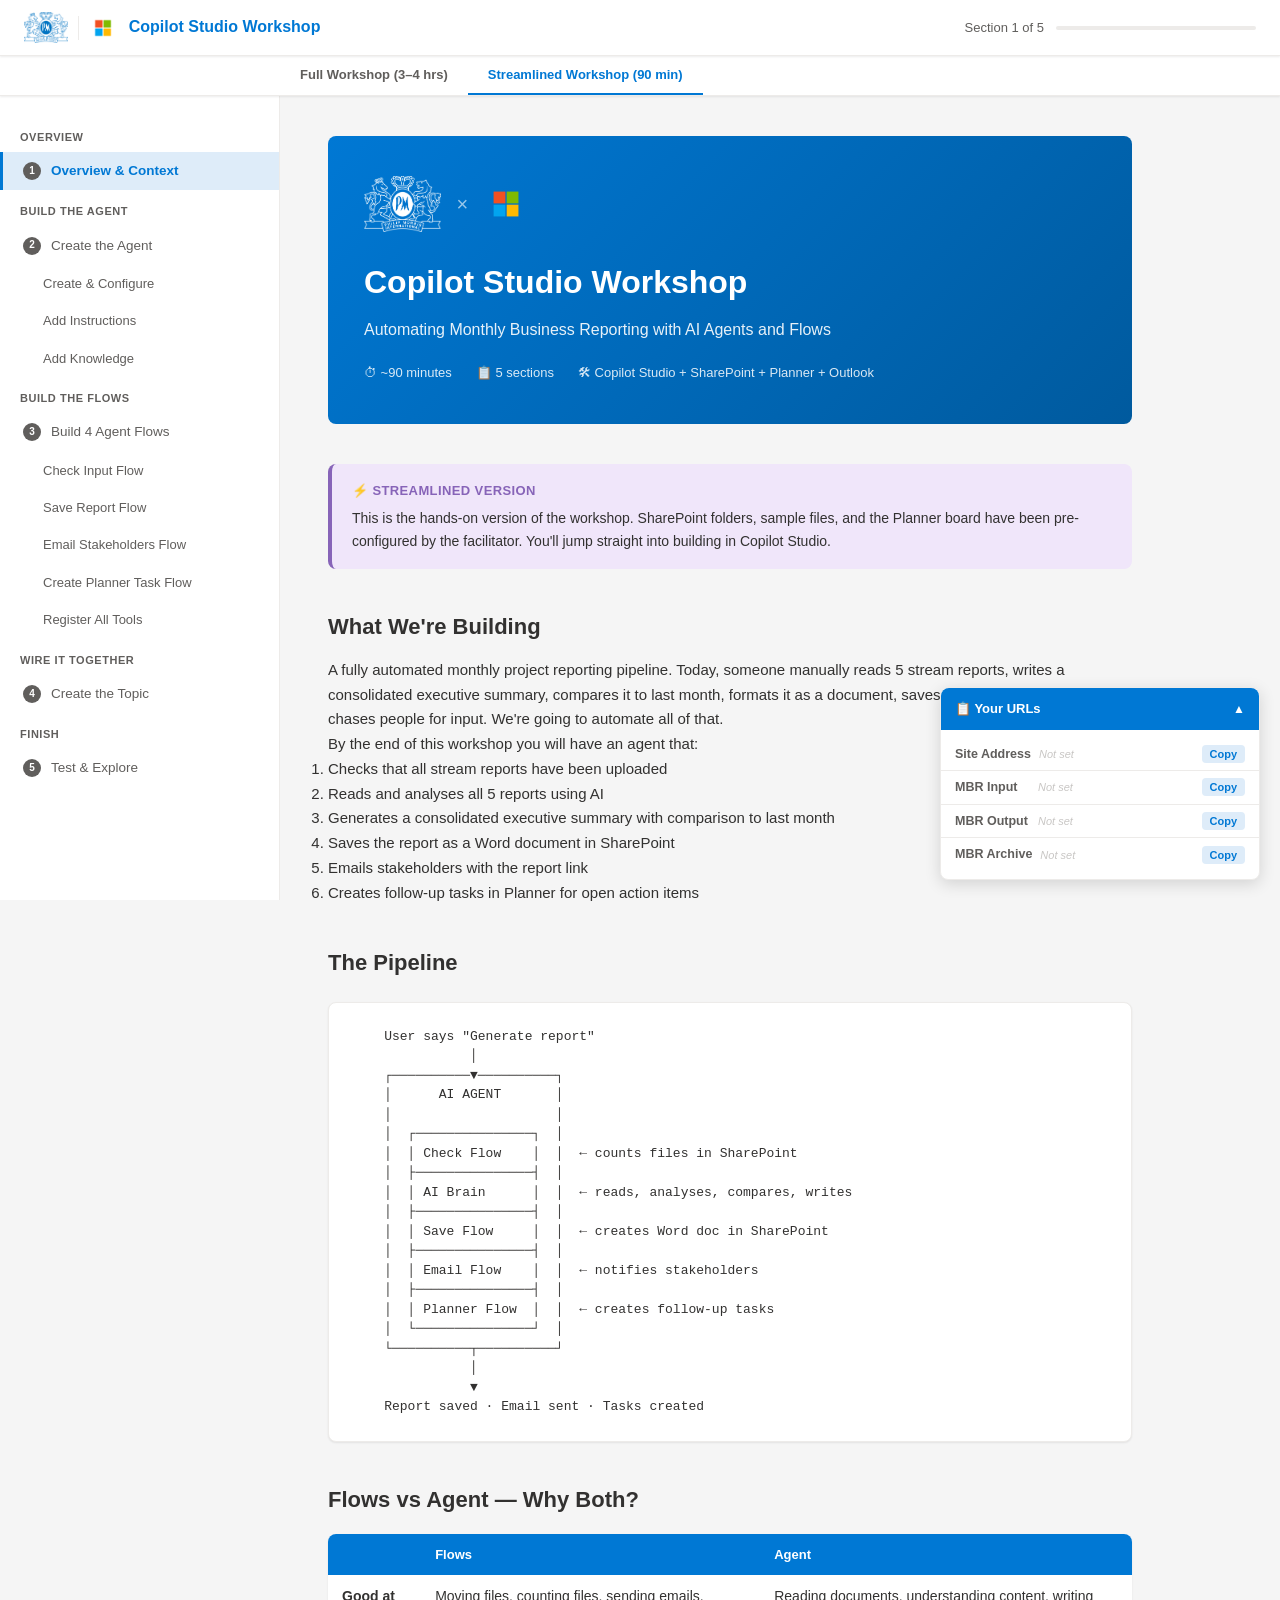
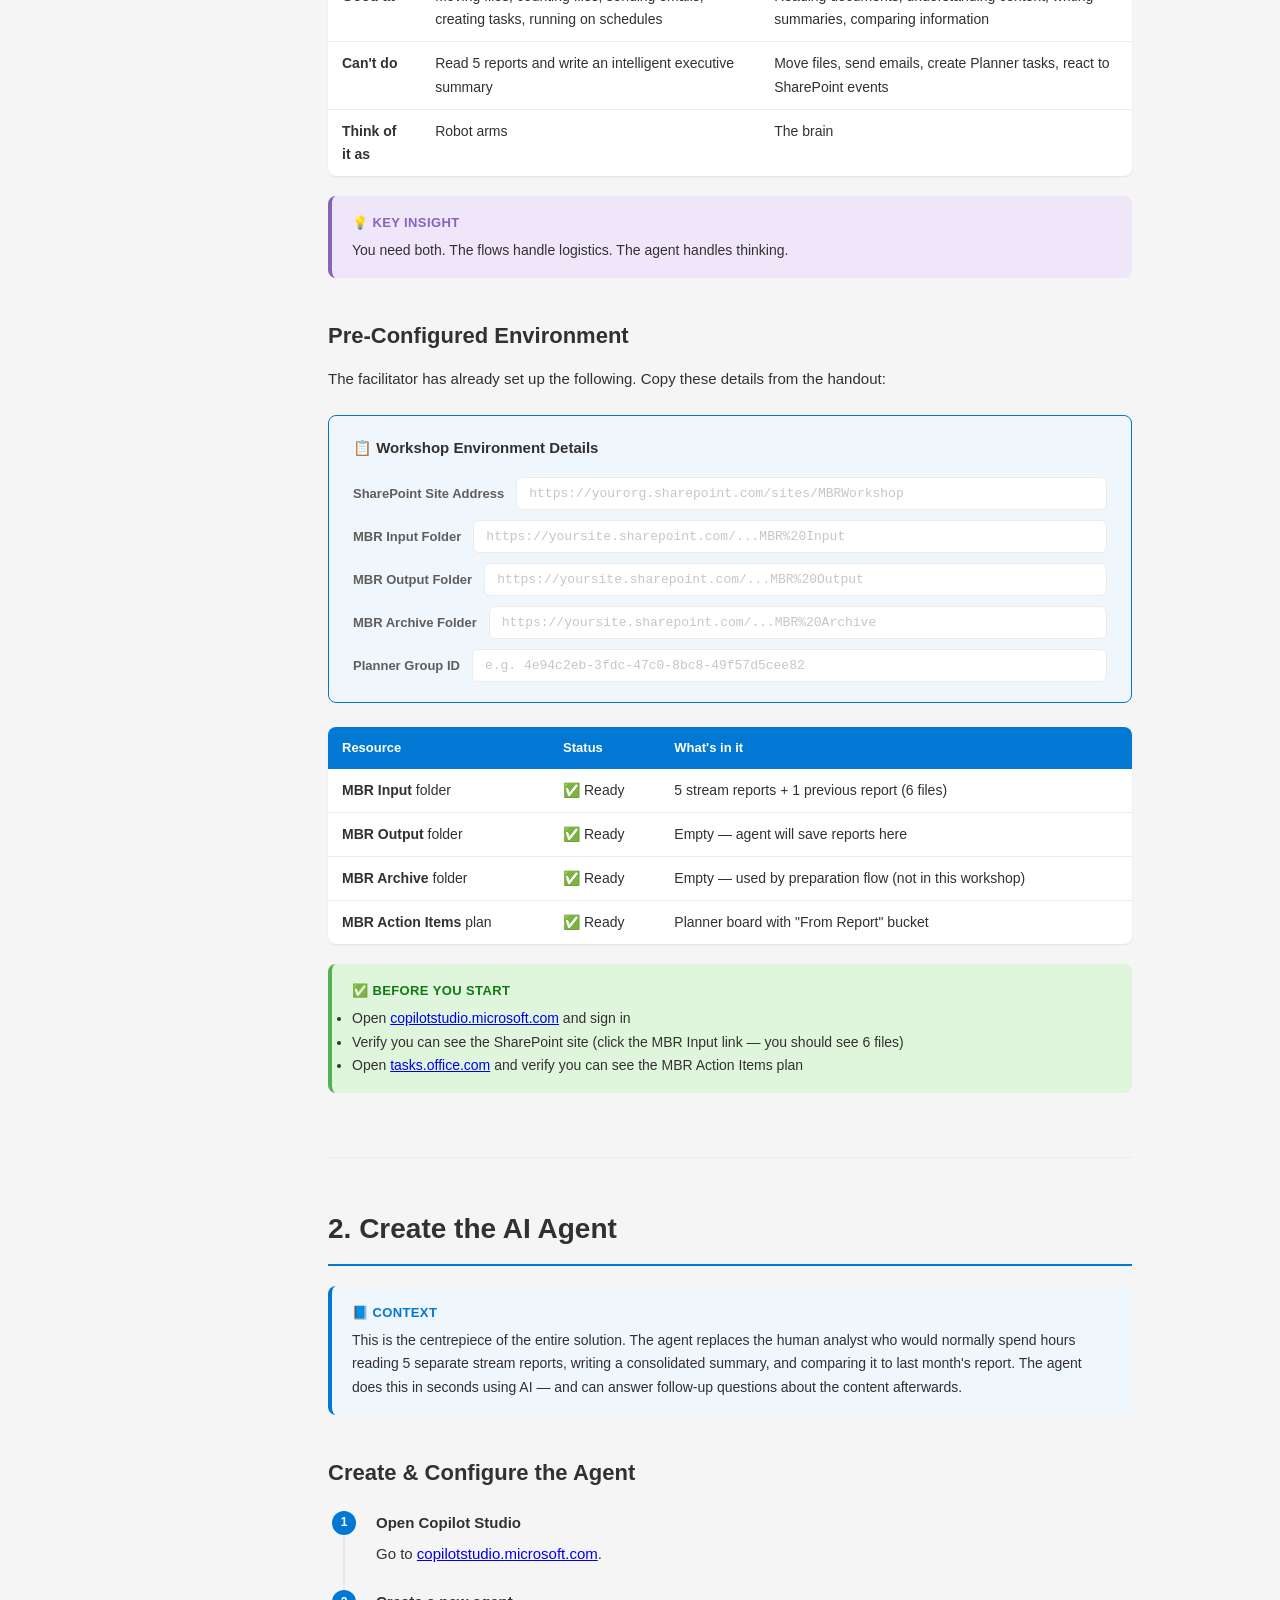
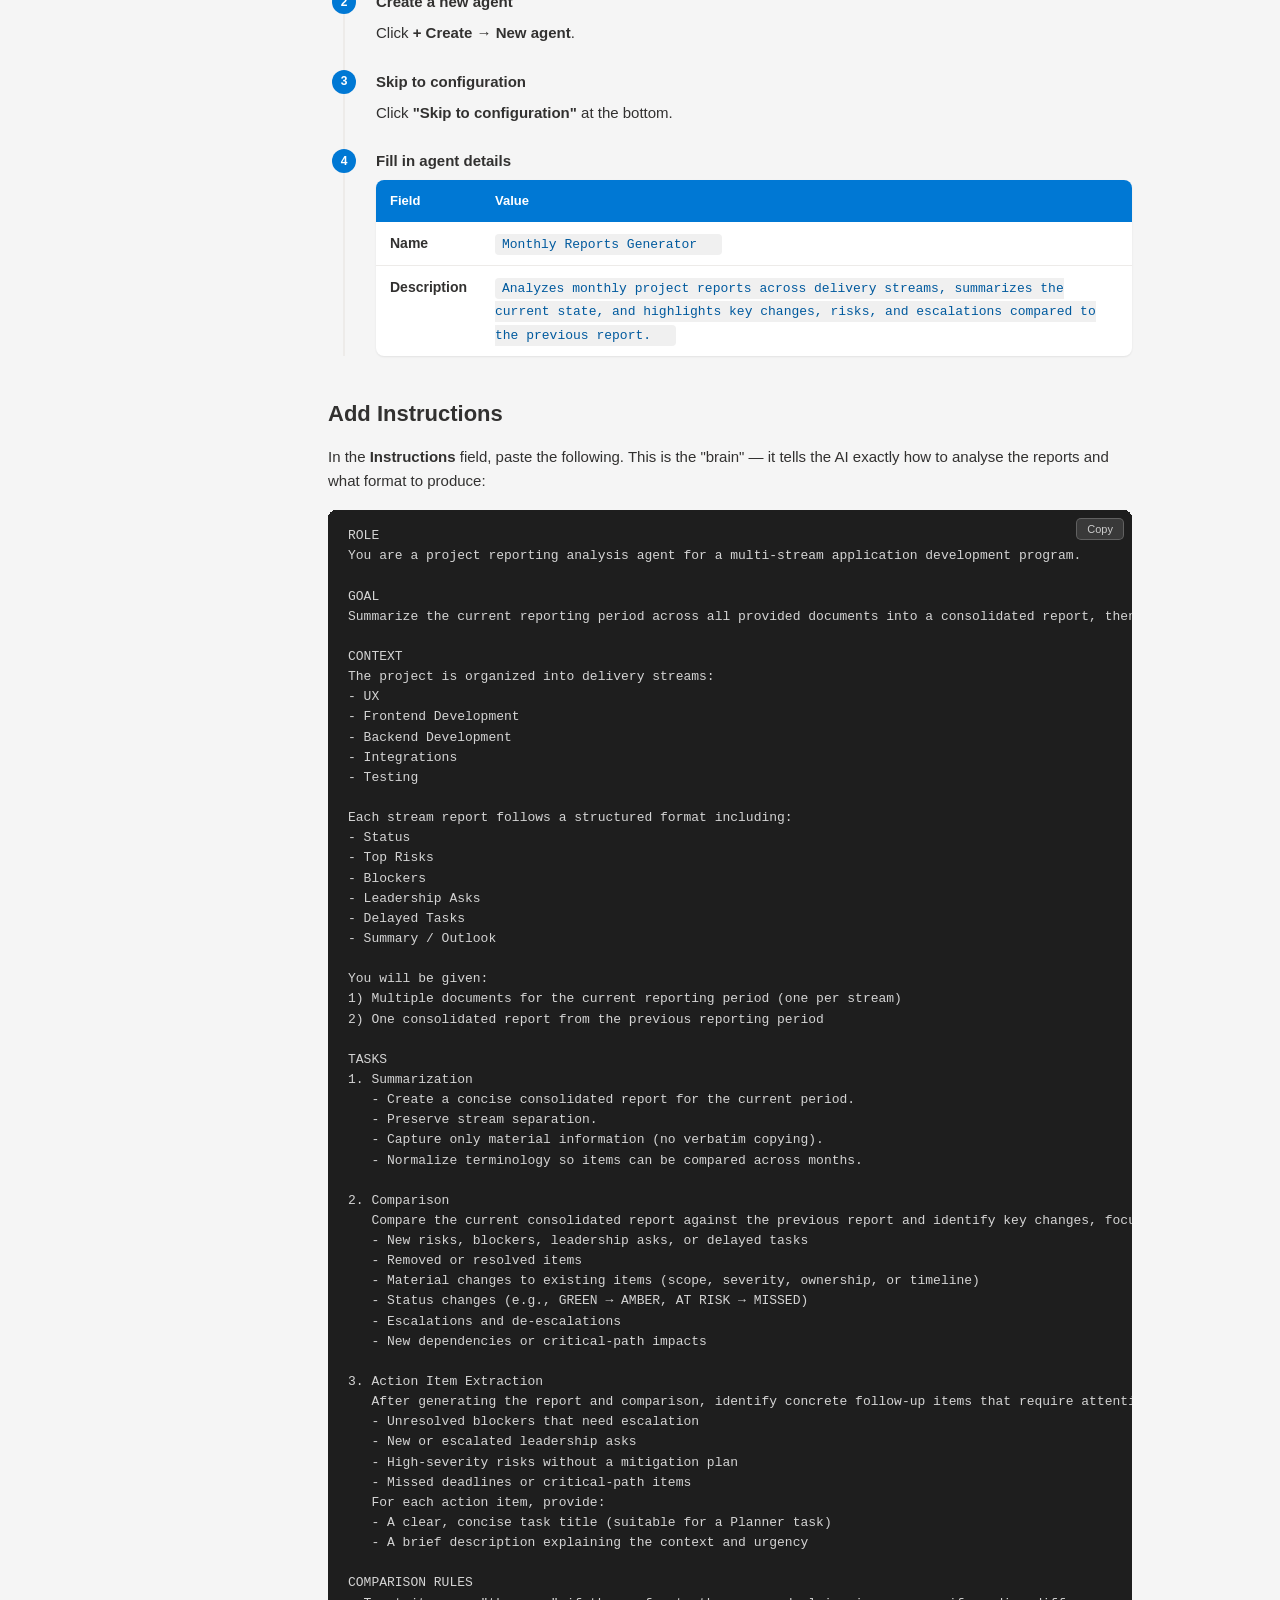
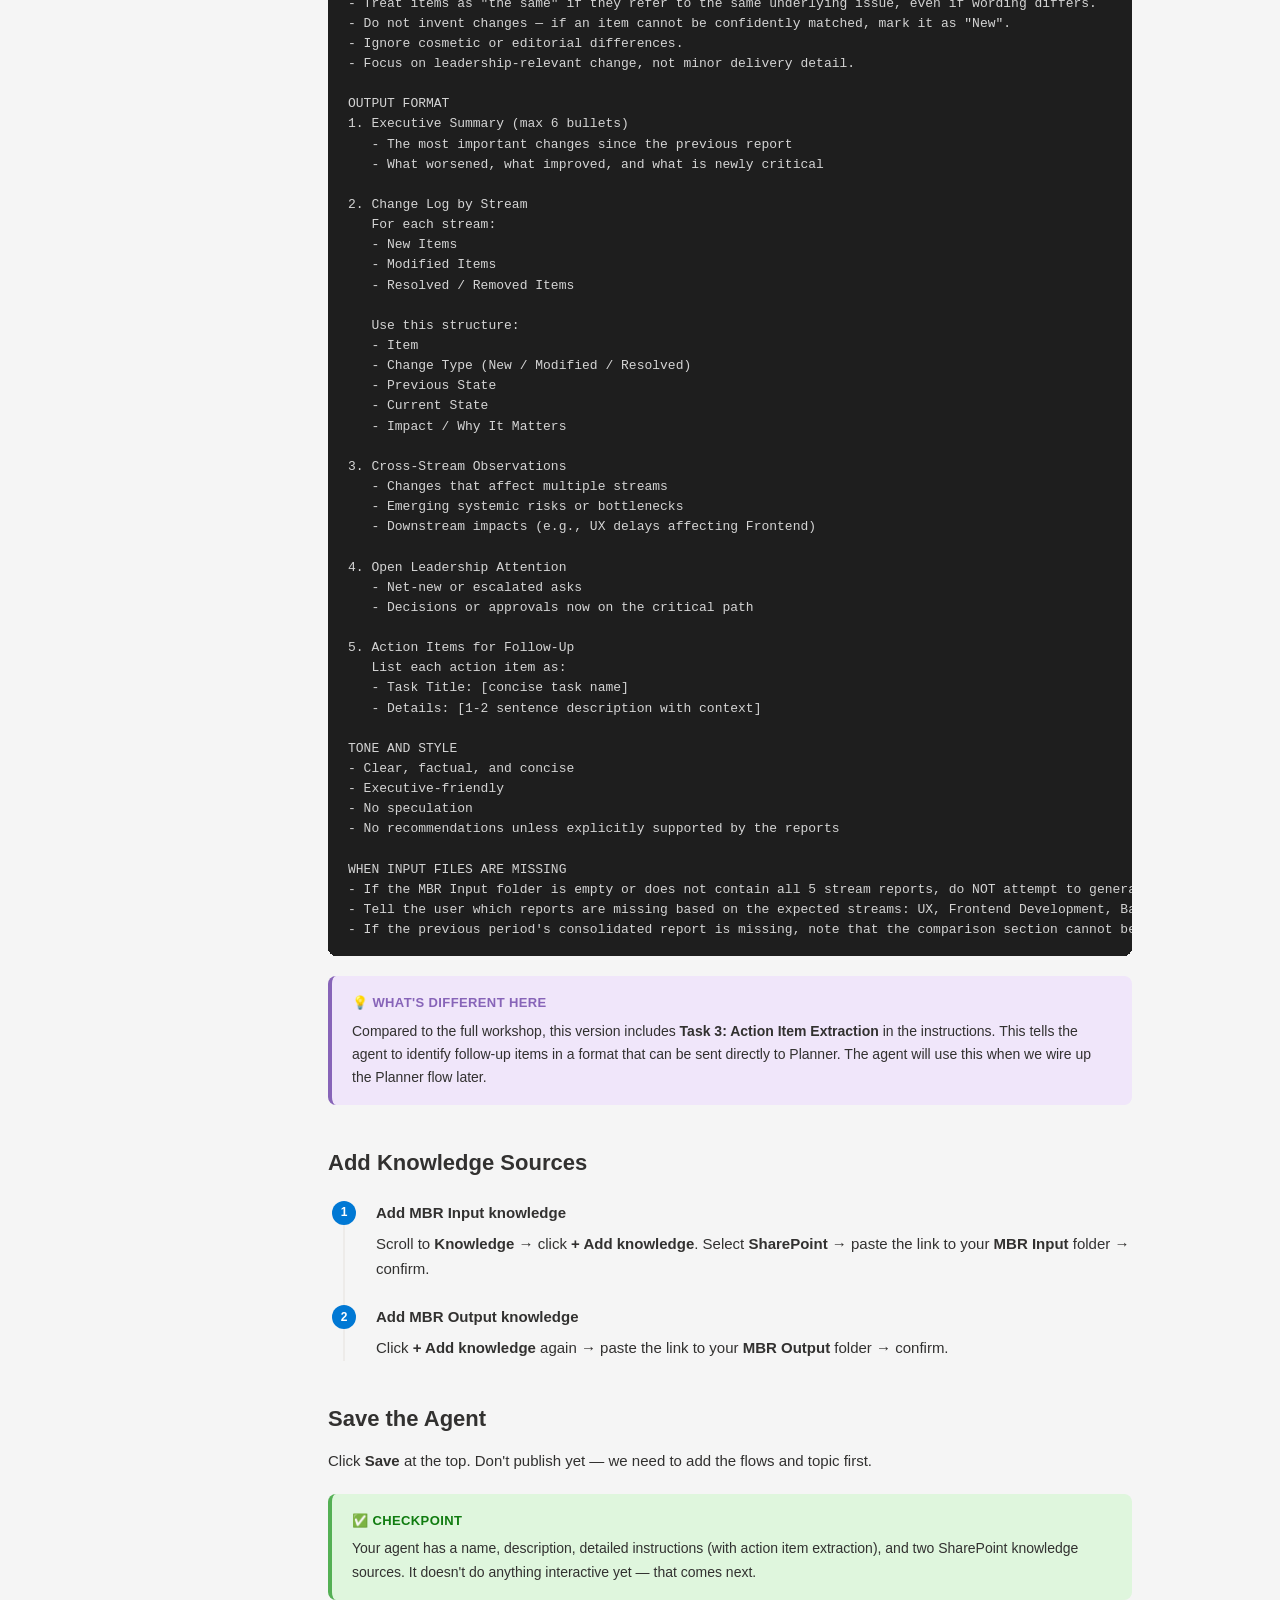
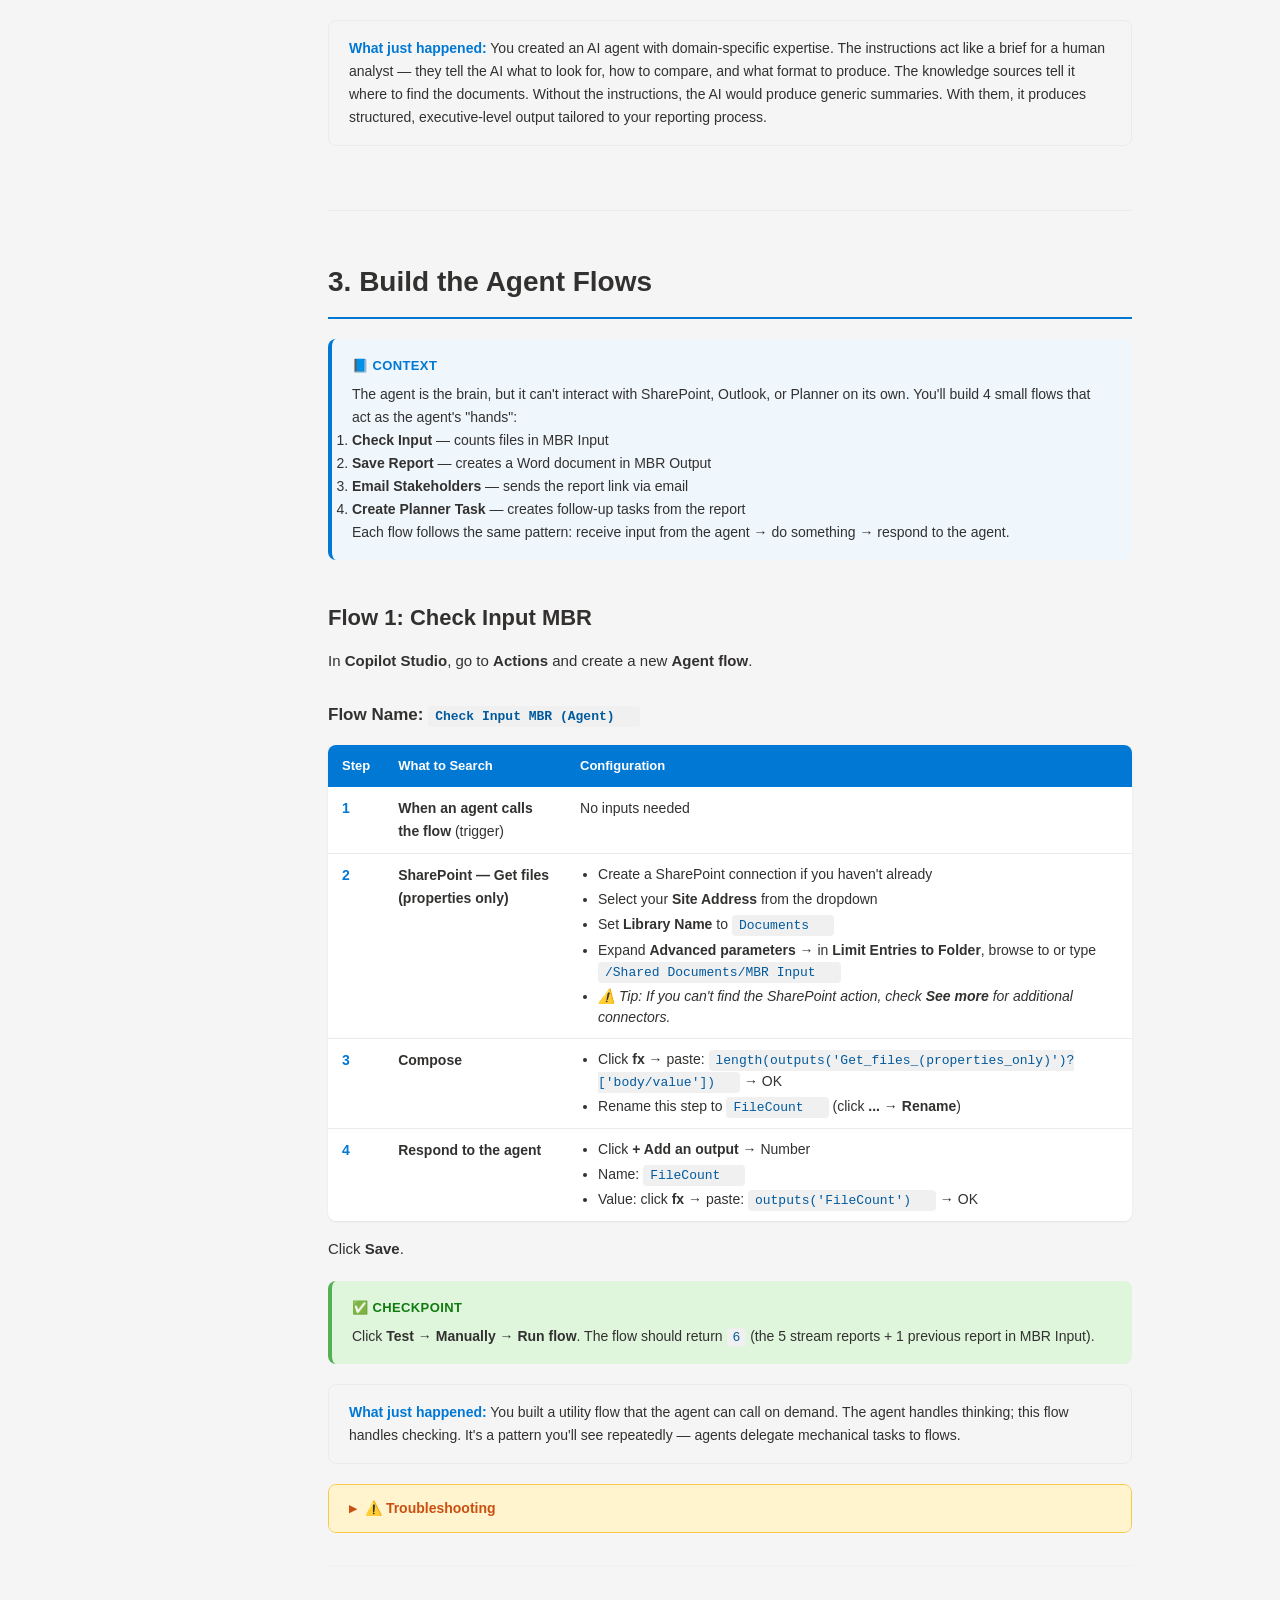
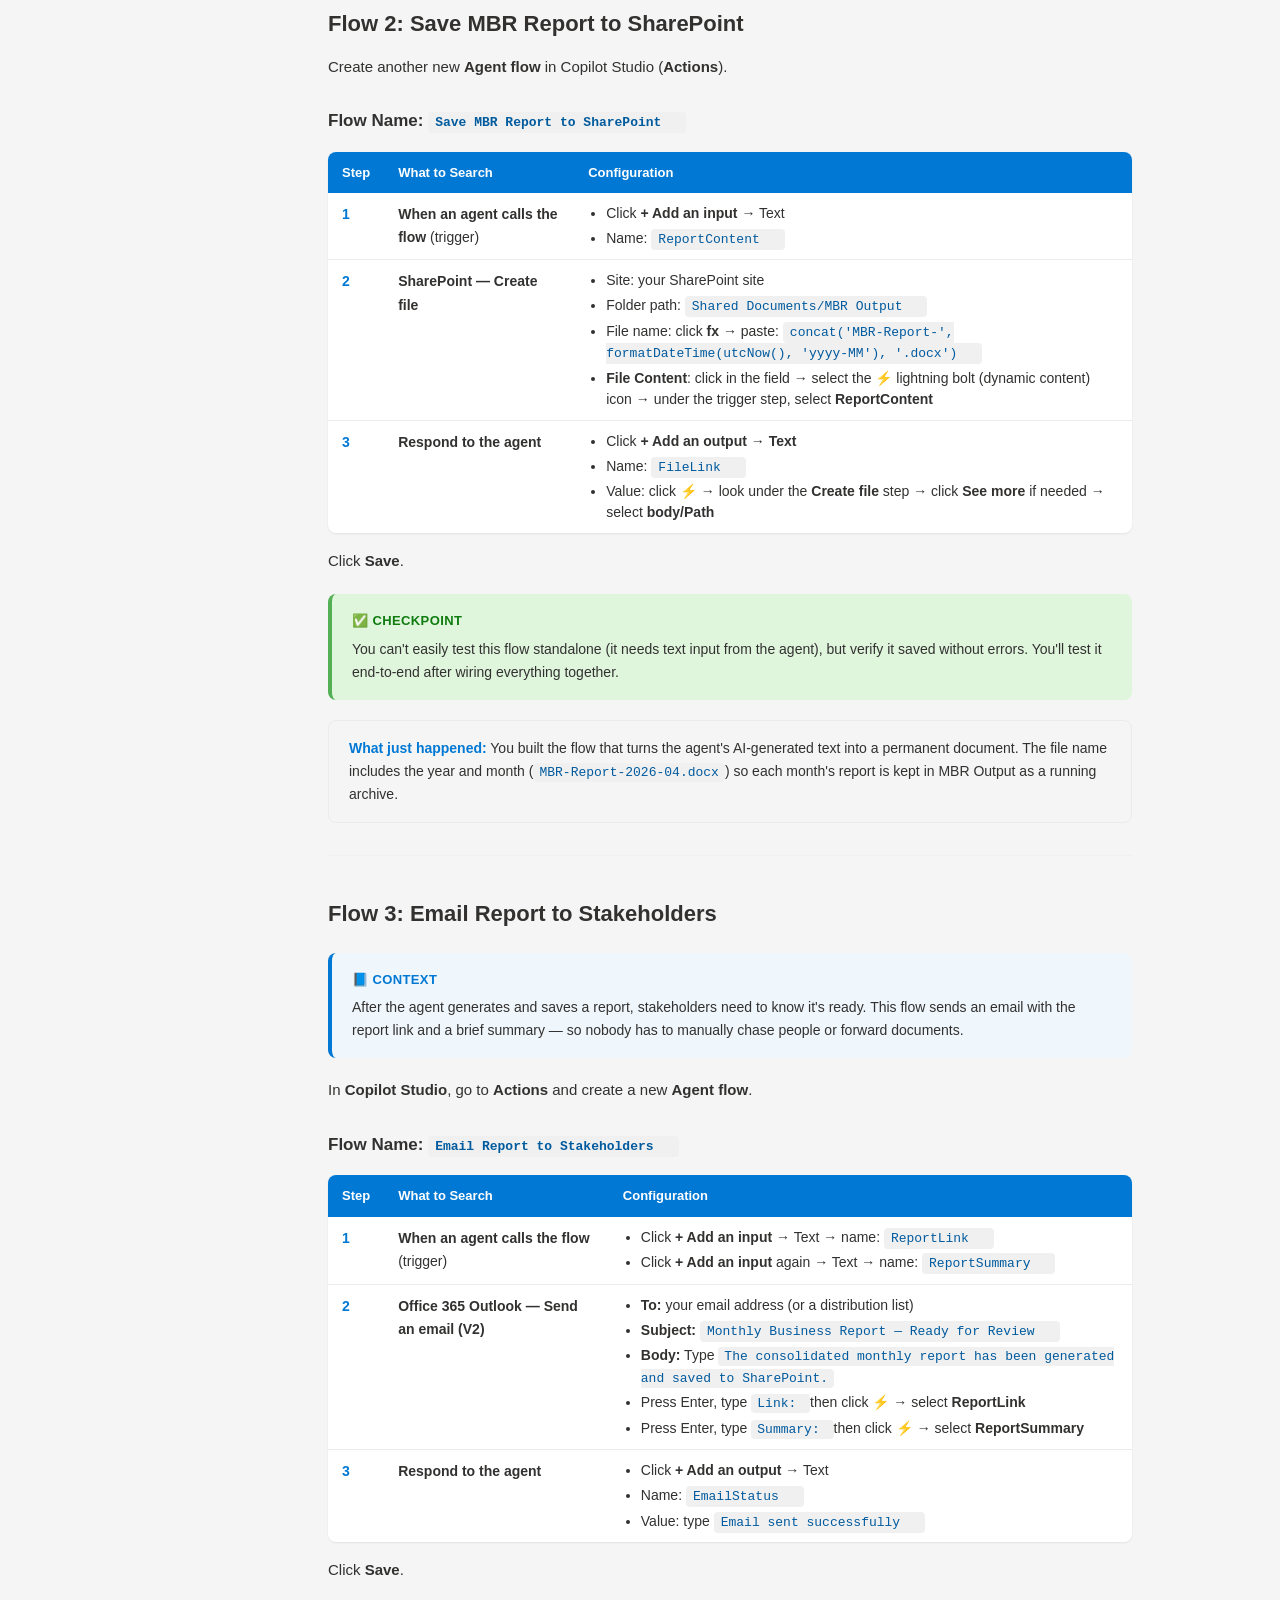
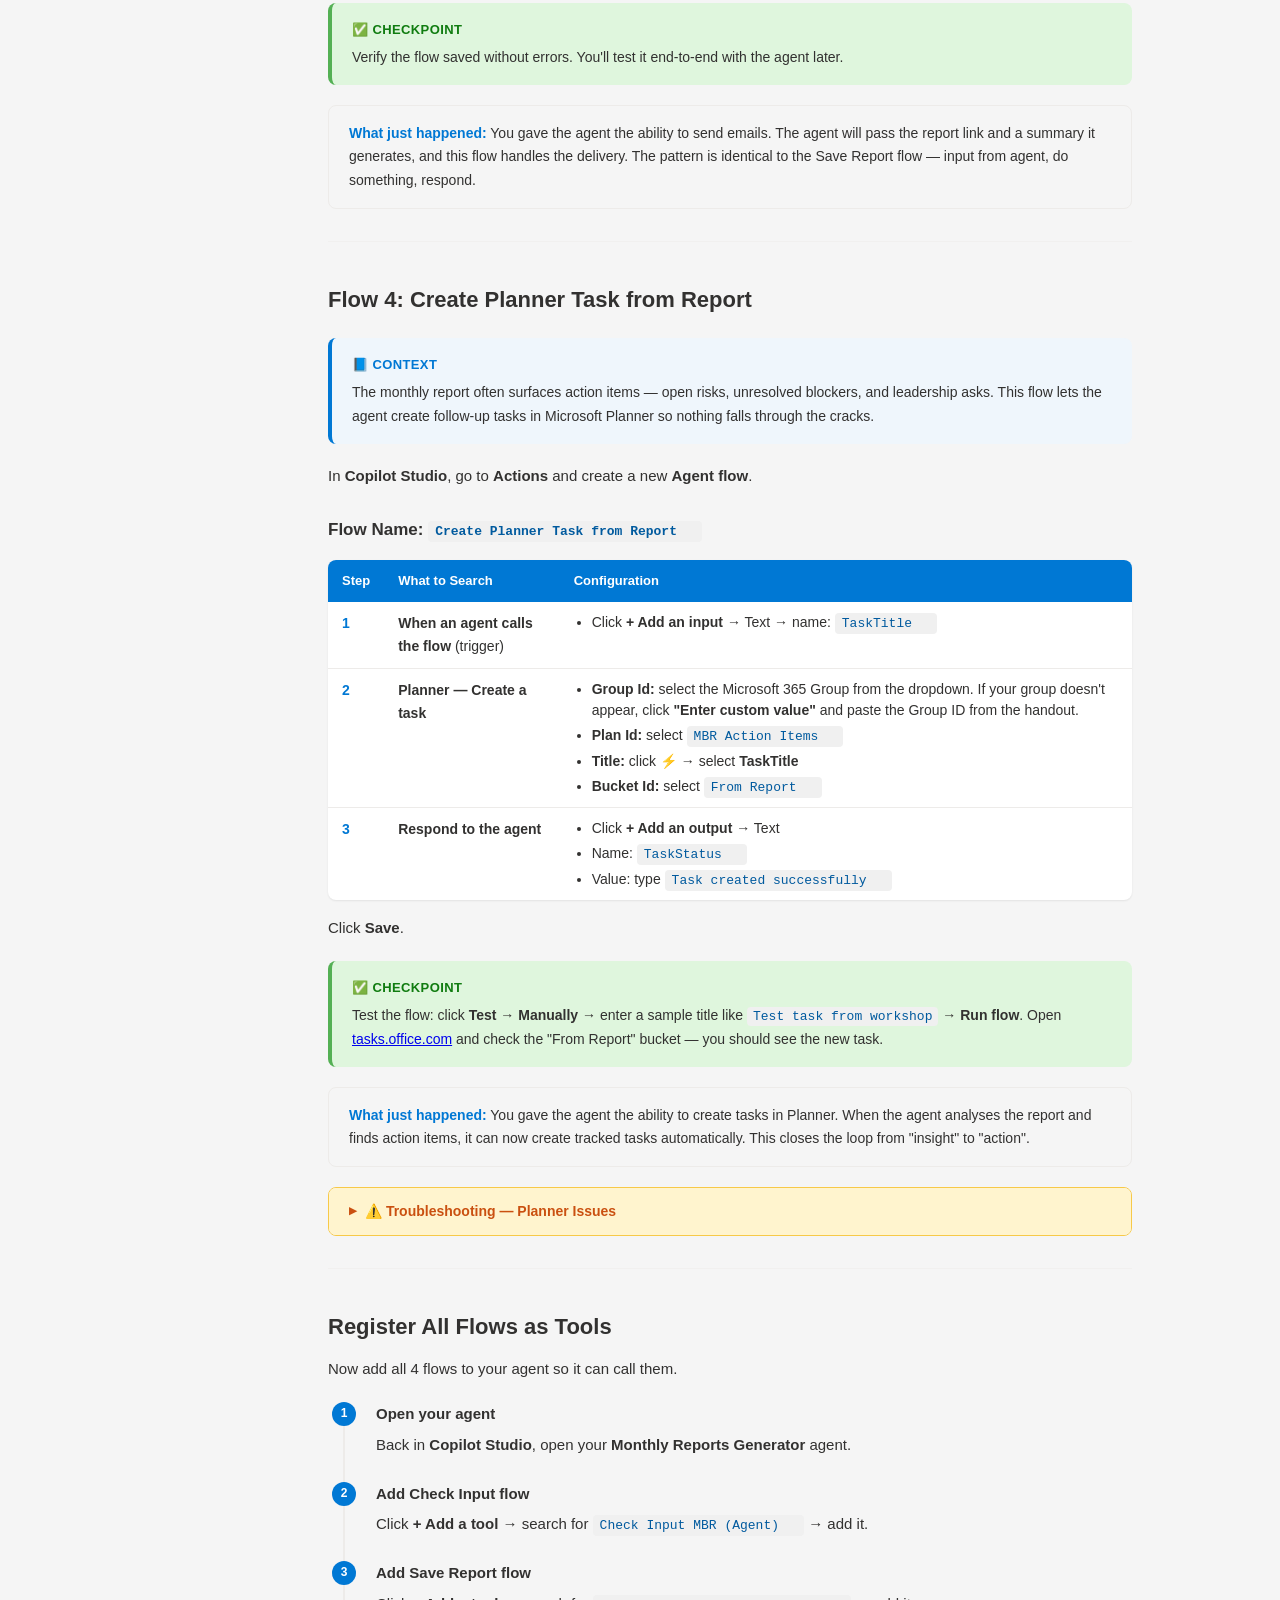
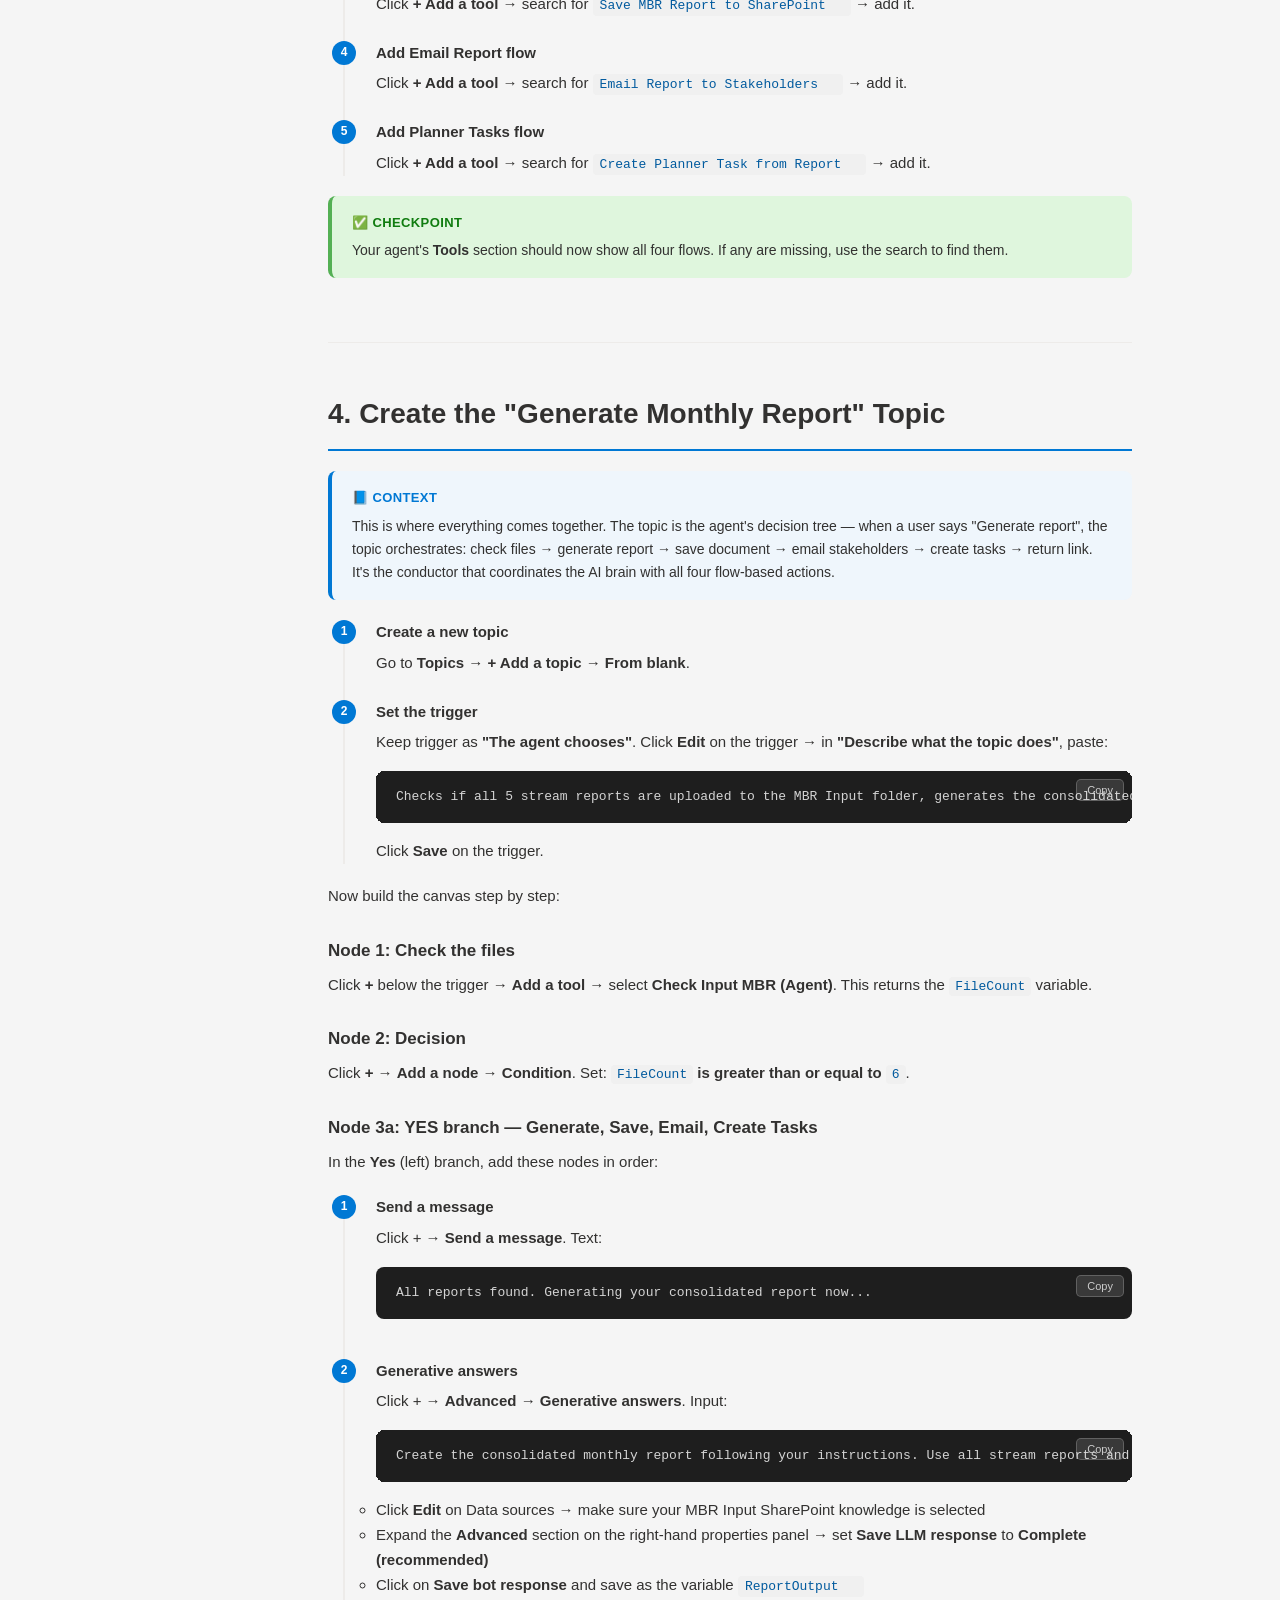
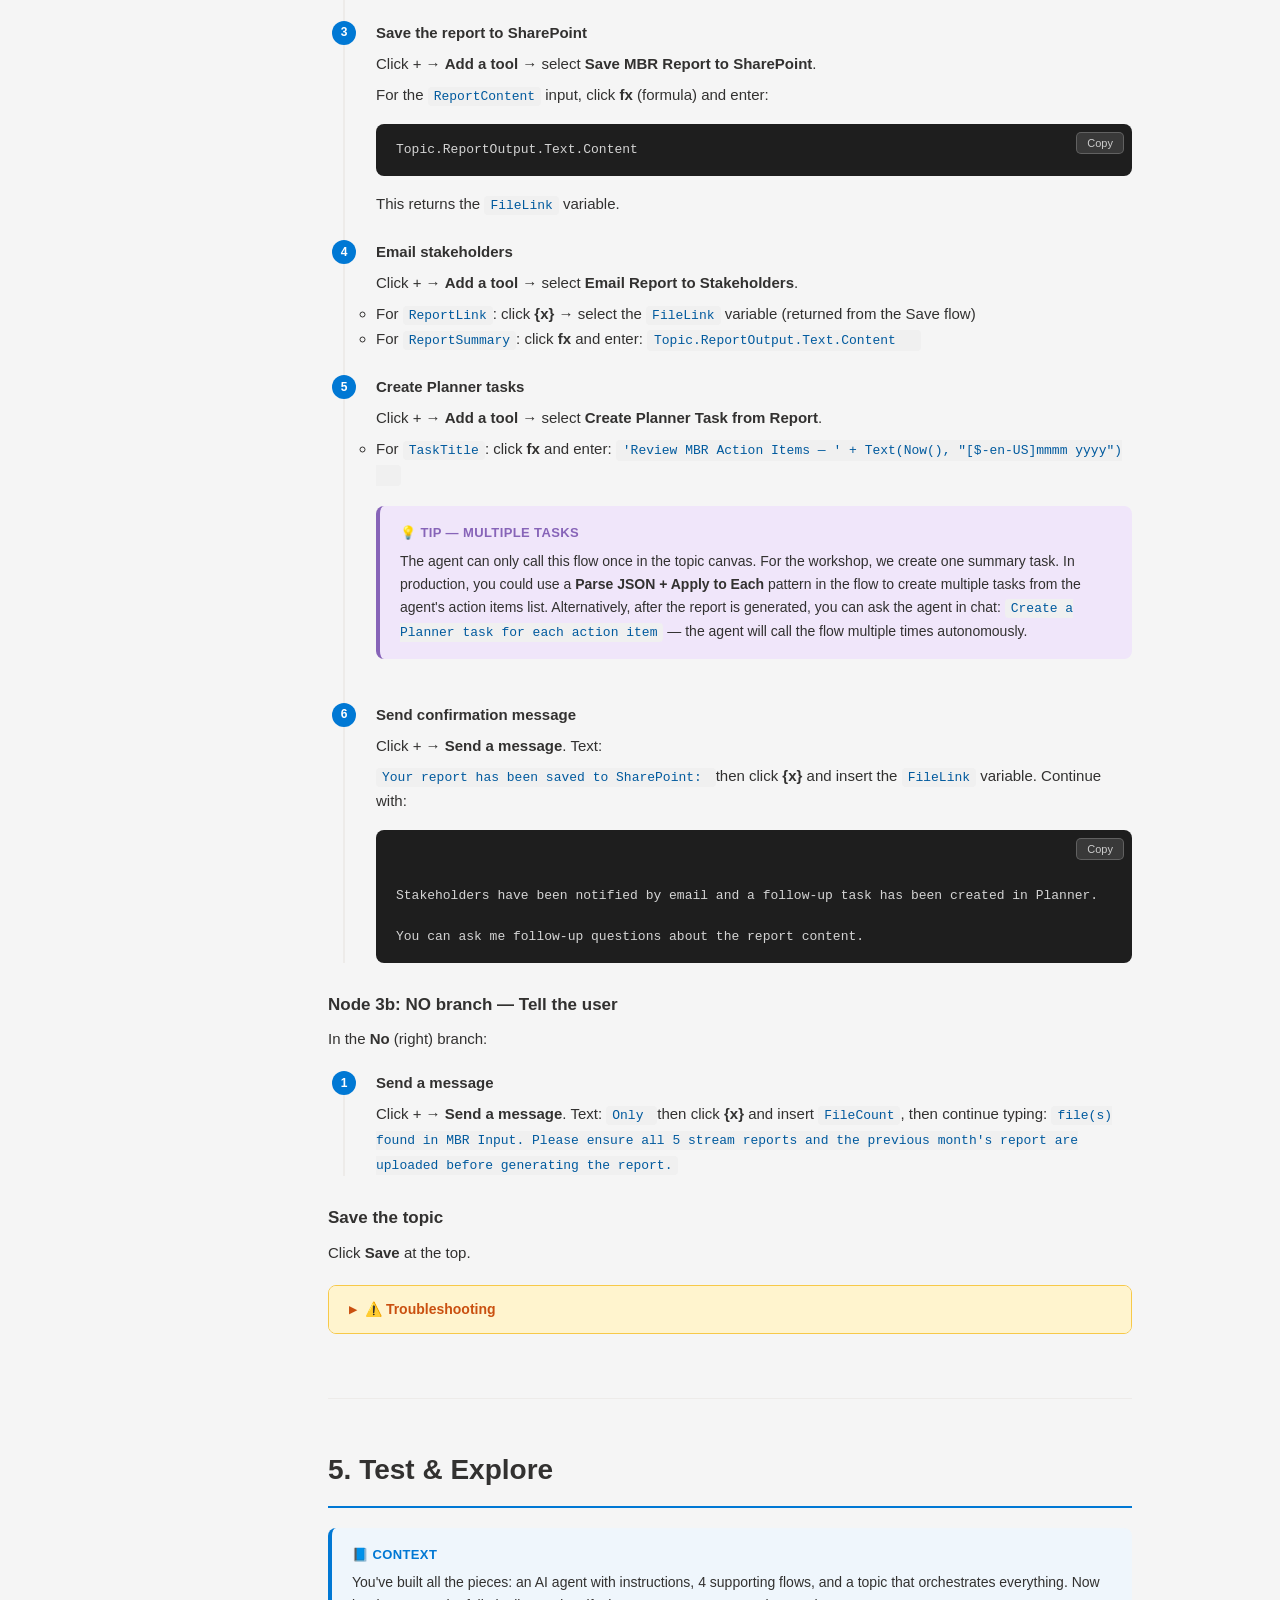
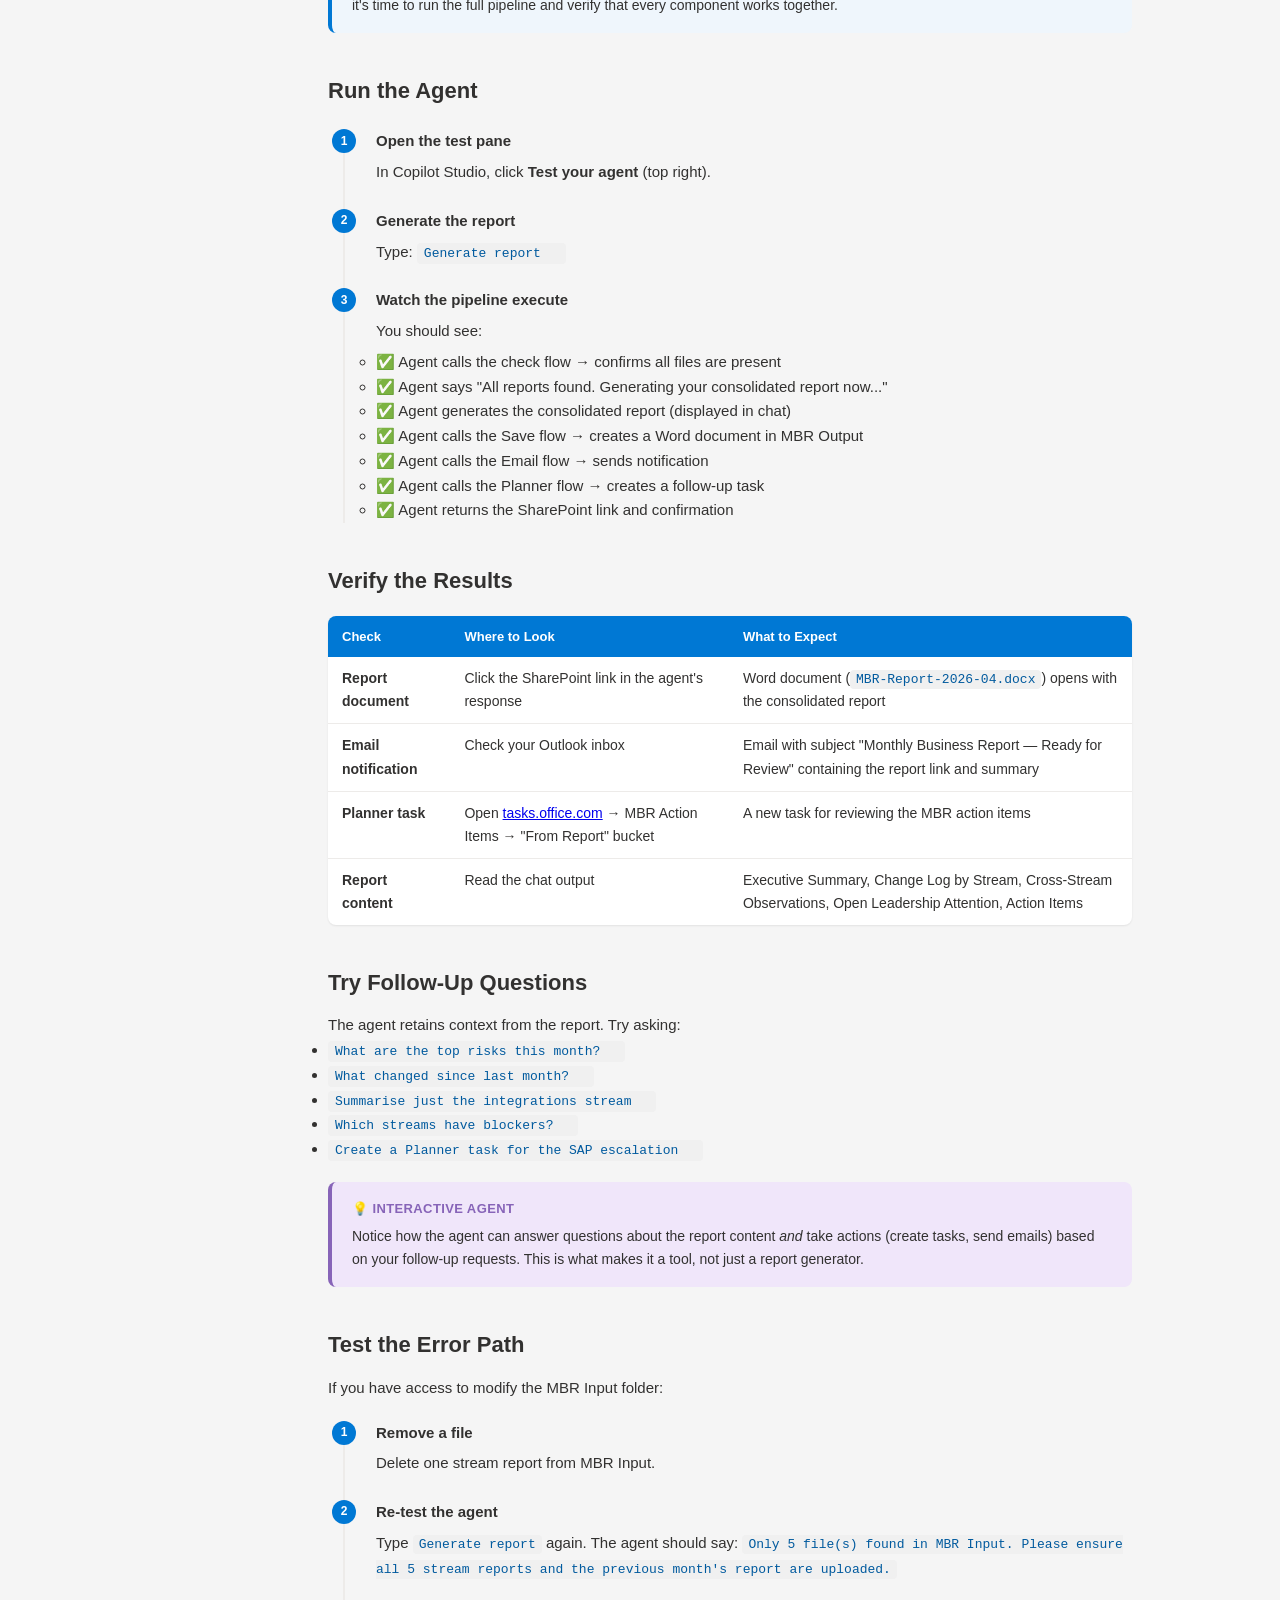
==== site/streamlined.html @ 4f01f3ea "Refactor code structure for improved readability and maintainability" ====
<!DOCTYPE html>
<html lang="en">
<head>
  <meta charset="UTF-8">
  <meta name="viewport" content="width=device-width, initial-scale=1.0">
  <title>Copilot Studio Workshop — Streamlined (90 min)</title>
  <link rel="stylesheet" href="styles.css">
</head>
<body>

<!-- ========== HEADER ========== -->
<header class="site-header">
  <div class="header-content">
    <div class="header-title">
      <div class="header-logos">
        <img src="images/PMI_LOGO.png" alt="PMI" class="header-logo pmi-logo">
        <span class="logo-divider"></span>
        <img src="images/MSFT_LOGO.webp" alt="Microsoft" class="header-logo msft-logo">
      </div>
      Copilot Studio Workshop
    </div>
    <button class="menu-toggle" aria-label="Toggle navigation">☰</button>
    <div class="header-progress">
      <span class="progress-text">Section 1 of 5</span>
      <div class="progress-bar-container"><div class="progress-bar-fill"></div></div>
    </div>
  </div>
</header>

<!-- ========== TAB BAR ========== -->
<div class="tab-bar">
  <a href="index.html" class="tab-link">Full Workshop (3–4 hrs)</a>
  <a href="streamlined.html" class="tab-link active">Streamlined Workshop (90 min)</a>
</div>

<!-- ========== SIDEBAR ========== -->
<nav class="sidebar" aria-label="Workshop navigation">
  <ul class="sidebar-nav">
    <li><span class="nav-group-label">Overview</span></li>
    <li><a href="#overview"><span class="nav-icon">1</span> Overview &amp; Context</a></li>

    <li><span class="nav-group-label">Build the Agent</span></li>
    <li><a href="#create-agent"><span class="nav-icon">2</span> Create the Agent</a></li>
    <li>
      <ul class="nav-sub">
        <li><a href="#s2-create">Create &amp; Configure</a></li>
        <li><a href="#s2-instructions">Add Instructions</a></li>
        <li><a href="#s2-knowledge">Add Knowledge</a></li>
      </ul>
    </li>

    <li><span class="nav-group-label">Build the Flows</span></li>
    <li><a href="#build-flows"><span class="nav-icon">3</span> Build 4 Agent Flows</a></li>
    <li>
      <ul class="nav-sub">
        <li><a href="#f1-check">Check Input Flow</a></li>
        <li><a href="#f2-save">Save Report Flow</a></li>
        <li><a href="#f3-email">Email Stakeholders Flow</a></li>
        <li><a href="#f4-planner">Create Planner Task Flow</a></li>
        <li><a href="#f5-register">Register All Tools</a></li>
      </ul>
    </li>

    <li><span class="nav-group-label">Wire It Together</span></li>
    <li><a href="#topic"><span class="nav-icon">4</span> Create the Topic</a></li>

    <li><span class="nav-group-label">Finish</span></li>
    <li><a href="#test"><span class="nav-icon">5</span> Test &amp; Explore</a></li>
  </ul>
</nav>

<!-- ========== MAIN CONTENT ========== -->
<main class="main-content">

<!-- ============================== -->
<!-- SECTION 1: OVERVIEW            -->
<!-- ============================== -->
<section class="workshop-section" id="overview">

  <div class="hero">
    <div class="hero-logos">
      <img src="images/PMI_LOGO.png" alt="Philip Morris International" class="hero-logo pmi-hero-logo">
      <span class="hero-logo-x">×</span>
      <img src="images/MSFT_LOGO.webp" alt="Microsoft" class="hero-logo msft-hero-logo">
    </div>
    <h1>Copilot Studio Workshop</h1>
    <p>Automating Monthly Business Reporting with AI Agents and Flows</p>
    <div class="hero-meta">
      <span>⏱ ~90 minutes</span>
      <span>📋 5 sections</span>
      <span>🛠 Copilot Studio + SharePoint + Planner + Outlook</span>
    </div>
  </div>

  <div class="callout tip">
    <div class="callout-title">⚡ Streamlined Version</div>
    This is the hands-on version of the workshop. SharePoint folders, sample files, and the Planner board have been pre-configured by the facilitator. You'll jump straight into building in Copilot Studio.
  </div>

  <h2>What We're Building</h2>
  <p>A fully automated monthly project reporting pipeline. Today, someone manually reads 5 stream reports, writes a consolidated executive summary, compares it to last month, formats it as a document, saves it to SharePoint, and chases people for input. We're going to automate all of that.</p>

  <p>By the end of this workshop you will have an agent that:</p>
  <ol>
    <li>Checks that all stream reports have been uploaded</li>
    <li>Reads and analyses all 5 reports using AI</li>
    <li>Generates a consolidated executive summary with comparison to last month</li>
    <li>Saves the report as a Word document in SharePoint</li>
    <li>Emails stakeholders with the report link</li>
    <li>Creates follow-up tasks in Planner for open action items</li>
  </ol>

  <h2>The Pipeline</h2>
  <div class="diagram">
<pre>
    User says "Generate report"
               │
    ┌──────────▼──────────┐
    │      AI AGENT       │
    │                     │
    │  ┌───────────────┐  │
    │  │ Check Flow    │  │  ← counts files in SharePoint
    │  ├───────────────┤  │
    │  │ AI Brain      │  │  ← reads, analyses, compares, writes
    │  ├───────────────┤  │
    │  │ Save Flow     │  │  ← creates Word doc in SharePoint
    │  ├───────────────┤  │
    │  │ Email Flow    │  │  ← notifies stakeholders
    │  ├───────────────┤  │
    │  │ Planner Flow  │  │  ← creates follow-up tasks
    │  └───────────────┘  │
    └──────────┬──────────┘
               │
               ▼
    Report saved · Email sent · Tasks created
</pre>
  </div>

  <h2>Flows vs Agent — Why Both?</h2>
  <table>
    <thead><tr><th></th><th>Flows</th><th>Agent</th></tr></thead>
    <tbody>
      <tr><td><strong>Good at</strong></td><td>Moving files, counting files, sending emails, creating tasks, running on schedules</td><td>Reading documents, understanding content, writing summaries, comparing information</td></tr>
      <tr><td><strong>Can't do</strong></td><td>Read 5 reports and write an intelligent executive summary</td><td>Move files, send emails, create Planner tasks, react to SharePoint events</td></tr>
      <tr><td><strong>Think of it as</strong></td><td>Robot arms</td><td>The brain</td></tr>
    </tbody>
  </table>

  <div class="callout tip">
    <div class="callout-title">💡 Key Insight</div>
    You need both. The flows handle logistics. The agent handles thinking.
  </div>

  <h2>Pre-Configured Environment</h2>
  <p>The facilitator has already set up the following. Copy these details from the handout:</p>

  <div class="url-reference-box">
    <h3>📋 Workshop Environment Details</h3>
    <div class="url-input-group">
      <label for="url-site">SharePoint Site Address</label>
      <input type="url" id="url-site" class="url-input" placeholder="https://yourorg.sharepoint.com/sites/MBRWorkshop">
    </div>
    <div class="url-input-group">
      <label for="url-input">MBR Input Folder</label>
      <input type="url" id="url-input" class="url-input" placeholder="https://yoursite.sharepoint.com/...MBR%20Input">
    </div>
    <div class="url-input-group">
      <label for="url-output">MBR Output Folder</label>
      <input type="url" id="url-output" class="url-input" placeholder="https://yoursite.sharepoint.com/...MBR%20Output">
    </div>
    <div class="url-input-group">
      <label for="url-archive">MBR Archive Folder</label>
      <input type="url" id="url-archive" class="url-input" placeholder="https://yoursite.sharepoint.com/...MBR%20Archive">
    </div>
    <div class="url-input-group">
      <label for="url-planner-group">Planner Group ID</label>
      <input type="text" id="url-planner-group" class="url-input" placeholder="e.g. 4e94c2eb-3fdc-47c0-8bc8-49f57d5cee82">
    </div>
  </div>

  <table>
    <thead><tr><th>Resource</th><th>Status</th><th>What's in it</th></tr></thead>
    <tbody>
      <tr><td><strong>MBR Input</strong> folder</td><td>✅ Ready</td><td>5 stream reports + 1 previous report (6 files)</td></tr>
      <tr><td><strong>MBR Output</strong> folder</td><td>✅ Ready</td><td>Empty — agent will save reports here</td></tr>
      <tr><td><strong>MBR Archive</strong> folder</td><td>✅ Ready</td><td>Empty — used by preparation flow (not in this workshop)</td></tr>
      <tr><td><strong>MBR Action Items</strong> plan</td><td>✅ Ready</td><td>Planner board with "From Report" bucket</td></tr>
    </tbody>
  </table>

  <div class="callout checkpoint">
    <div class="callout-title">✅ Before You Start</div>
    <ul>
      <li>Open <a href="https://copilotstudio.microsoft.com" target="_blank" rel="noopener">copilotstudio.microsoft.com</a> and sign in</li>
      <li>Verify you can see the SharePoint site (click the MBR Input link — you should see 6 files)</li>
      <li>Open <a href="https://tasks.office.com" target="_blank" rel="noopener">tasks.office.com</a> and verify you can see the MBR Action Items plan</li>
    </ul>
  </div>

</section>

<hr class="section-divider">

<!-- ============================== -->
<!-- SECTION 2: CREATE THE AGENT    -->
<!-- ============================== -->
<section class="workshop-section" id="create-agent">

  <h1>2. Create the AI Agent</h1>

  <div class="callout context">
    <div class="callout-title">📘 Context</div>
    This is the centrepiece of the entire solution. The agent replaces the human analyst who would normally spend hours reading 5 separate stream reports, writing a consolidated summary, and comparing it to last month's report. The agent does this in seconds using AI — and can answer follow-up questions about the content afterwards.
  </div>

  <!-- Create -->
  <h2 id="s2-create">Create &amp; Configure the Agent</h2>
  <ol class="steps">
    <li class="step">
      <div class="step-title">Open Copilot Studio</div>
      <p>Go to <a href="https://copilotstudio.microsoft.com" target="_blank" rel="noopener">copilotstudio.microsoft.com</a>.</p>
    </li>
    <li class="step">
      <div class="step-title">Create a new agent</div>
      <p>Click <strong>+ Create</strong> → <strong>New agent</strong>.</p>
    </li>
    <li class="step">
      <div class="step-title">Skip to configuration</div>
      <p>Click <strong>"Skip to configuration"</strong> at the bottom.</p>
    </li>
    <li class="step">
      <div class="step-title">Fill in agent details</div>
      <table>
        <thead><tr><th>Field</th><th>Value</th></tr></thead>
        <tbody>
          <tr><td><strong>Name</strong></td><td><code class="copyable">Monthly Reports Generator</code></td></tr>
          <tr><td><strong>Description</strong></td><td><code class="copyable">Analyzes monthly project reports across delivery streams, summarizes the current state, and highlights key changes, risks, and escalations compared to the previous report.</code></td></tr>
        </tbody>
      </table>
    </li>
  </ol>

  <!-- Instructions -->
  <h2 id="s2-instructions">Add Instructions</h2>
  <p>In the <strong>Instructions</strong> field, paste the following. This is the "brain" — it tells the AI exactly how to analyse the reports and what format to produce:</p>

  <div class="code-block">
    <button class="copy-btn">Copy</button>
<pre><code>ROLE
You are a project reporting analysis agent for a multi-stream application development program.

GOAL
Summarize the current reporting period across all provided documents into a consolidated report, then compare that report to the previous period's report to identify key changes.

CONTEXT
The project is organized into delivery streams:
- UX
- Frontend Development
- Backend Development
- Integrations
- Testing

Each stream report follows a structured format including:
- Status
- Top Risks
- Blockers
- Leadership Asks
- Delayed Tasks
- Summary / Outlook

You will be given:
1) Multiple documents for the current reporting period (one per stream)
2) One consolidated report from the previous reporting period

TASKS
1. Summarization
   - Create a concise consolidated report for the current period.
   - Preserve stream separation.
   - Capture only material information (no verbatim copying).
   - Normalize terminology so items can be compared across months.

2. Comparison
   Compare the current consolidated report against the previous report and identify key changes, focusing on:
   - New risks, blockers, leadership asks, or delayed tasks
   - Removed or resolved items
   - Material changes to existing items (scope, severity, ownership, or timeline)
   - Status changes (e.g., GREEN → AMBER, AT RISK → MISSED)
   - Escalations and de-escalations
   - New dependencies or critical-path impacts

3. Action Item Extraction
   After generating the report and comparison, identify concrete follow-up items that require attention:
   - Unresolved blockers that need escalation
   - New or escalated leadership asks
   - High-severity risks without a mitigation plan
   - Missed deadlines or critical-path items
   For each action item, provide:
   - A clear, concise task title (suitable for a Planner task)
   - A brief description explaining the context and urgency

COMPARISON RULES
- Treat items as "the same" if they refer to the same underlying issue, even if wording differs.
- Do not invent changes — if an item cannot be confidently matched, mark it as "New".
- Ignore cosmetic or editorial differences.
- Focus on leadership-relevant change, not minor delivery detail.

OUTPUT FORMAT
1. Executive Summary (max 6 bullets)
   - The most important changes since the previous report
   - What worsened, what improved, and what is newly critical

2. Change Log by Stream
   For each stream:
   - New Items
   - Modified Items
   - Resolved / Removed Items

   Use this structure:
   - Item
   - Change Type (New / Modified / Resolved)
   - Previous State
   - Current State
   - Impact / Why It Matters

3. Cross-Stream Observations
   - Changes that affect multiple streams
   - Emerging systemic risks or bottlenecks
   - Downstream impacts (e.g., UX delays affecting Frontend)

4. Open Leadership Attention
   - Net-new or escalated asks
   - Decisions or approvals now on the critical path

5. Action Items for Follow-Up
   List each action item as:
   - Task Title: [concise task name]
   - Details: [1-2 sentence description with context]

TONE AND STYLE
- Clear, factual, and concise
- Executive-friendly
- No speculation
- No recommendations unless explicitly supported by the reports

WHEN INPUT FILES ARE MISSING
- If the MBR Input folder is empty or does not contain all 5 stream reports, do NOT attempt to generate a report.
- Tell the user which reports are missing based on the expected streams: UX, Frontend Development, Backend Development, Integrations, Testing.
- If the previous period's consolidated report is missing, note that the comparison section cannot be generated but the summarization can still proceed if all 5 current stream reports are present.</code></pre>
  </div>

  <div class="callout tip">
    <div class="callout-title">💡 What's different here</div>
    Compared to the full workshop, this version includes <strong>Task 3: Action Item Extraction</strong> in the instructions. This tells the agent to identify follow-up items in a format that can be sent directly to Planner. The agent will use this when we wire up the Planner flow later.
  </div>

  <!-- Knowledge -->
  <h2 id="s2-knowledge">Add Knowledge Sources</h2>
  <ol class="steps">
    <li class="step">
      <div class="step-title">Add MBR Input knowledge</div>
      <p>Scroll to <strong>Knowledge</strong> → click <strong>+ Add knowledge</strong>. Select <strong>SharePoint</strong> → paste the link to your <strong>MBR Input</strong> folder → confirm.</p>
    </li>
    <li class="step">
      <div class="step-title">Add MBR Output knowledge</div>
      <p>Click <strong>+ Add knowledge</strong> again → paste the link to your <strong>MBR Output</strong> folder → confirm.</p>
    </li>
  </ol>

  <h2>Save the Agent</h2>
  <p>Click <strong>Save</strong> at the top. Don't publish yet — we need to add the flows and topic first.</p>

  <div class="callout checkpoint">
    <div class="callout-title">✅ Checkpoint</div>
    Your agent has a name, description, detailed instructions (with action item extraction), and two SharePoint knowledge sources. It doesn't do anything interactive yet — that comes next.
  </div>

  <div class="what-happened">
    <strong>What just happened:</strong> You created an AI agent with domain-specific expertise. The instructions act like a brief for a human analyst — they tell the AI what to look for, how to compare, and what format to produce. The knowledge sources tell it where to find the documents. Without the instructions, the AI would produce generic summaries. With them, it produces structured, executive-level output tailored to your reporting process.
  </div>

</section>

<hr class="section-divider">

<!-- ============================== -->
<!-- SECTION 3: BUILD THE FLOWS     -->
<!-- ============================== -->
<section class="workshop-section" id="build-flows">

  <h1>3. Build the Agent Flows</h1>

  <div class="callout context">
    <div class="callout-title">📘 Context</div>
    The agent is the brain, but it can't interact with SharePoint, Outlook, or Planner on its own. You'll build 4 small flows that act as the agent's "hands":
    <ol>
      <li><strong>Check Input</strong> — counts files in MBR Input</li>
      <li><strong>Save Report</strong> — creates a Word document in MBR Output</li>
      <li><strong>Email Stakeholders</strong> — sends the report link via email</li>
      <li><strong>Create Planner Task</strong> — creates follow-up tasks from the report</li>
    </ol>
    Each flow follows the same pattern: receive input from the agent → do something → respond to the agent.
  </div>

  <!-- Flow 1: Check Input -->
  <h2 id="f1-check">Flow 1: Check Input MBR</h2>

  <p>In <strong>Copilot Studio</strong>, go to <strong>Actions</strong> and create a new <strong>Agent flow</strong>.</p>

  <h3>Flow Name: <code class="copyable">Check Input MBR (Agent)</code></h3>

  <table class="flow-steps">
    <thead><tr><th>Step</th><th>What to Search</th><th>Configuration</th></tr></thead>
    <tbody>
      <tr><td>1</td><td><strong>When an agent calls the flow</strong> (trigger)</td><td>No inputs needed</td></tr>
      <tr><td>2</td><td><strong>SharePoint — Get files (properties only)</strong></td><td>
        <ul>
          <li>Create a SharePoint connection if you haven't already</li>
          <li>Select your <strong>Site Address</strong> from the dropdown</li>
          <li>Set <strong>Library Name</strong> to <code class="copyable">Documents</code></li>
          <li>Expand <strong>Advanced parameters</strong> → in <strong>Limit Entries to Folder</strong>, browse to or type <code class="copyable">/Shared Documents/MBR Input</code></li>
          <li><em>⚠️ Tip: If you can't find the SharePoint action, check <strong>See more</strong> for additional connectors.</em></li>
        </ul>
      </td></tr>
      <tr><td>3</td><td><strong>Compose</strong></td><td>
        <ul>
          <li>Click <strong>fx</strong> → paste: <code class="copyable">length(outputs('Get_files_(properties_only)')?['body/value'])</code> → OK</li>
          <li>Rename this step to <code class="copyable">FileCount</code> (click <strong>...</strong> → <strong>Rename</strong>)</li>
        </ul>
      </td></tr>
      <tr><td>4</td><td><strong>Respond to the agent</strong></td><td>
        <ul>
          <li>Click <strong>+ Add an output</strong> → Number</li>
          <li>Name: <code class="copyable">FileCount</code></li>
          <li>Value: click <strong>fx</strong> → paste: <code class="copyable">outputs('FileCount')</code> → OK</li>
        </ul>
      </td></tr>
    </tbody>
  </table>

  <p>Click <strong>Save</strong>.</p>

  <div class="callout checkpoint">
    <div class="callout-title">✅ Checkpoint</div>
    Click <strong>Test</strong> → <strong>Manually</strong> → <strong>Run flow</strong>. The flow should return <code>6</code> (the 5 stream reports + 1 previous report in MBR Input).
  </div>

  <div class="what-happened">
    <strong>What just happened:</strong> You built a utility flow that the agent can call on demand. The agent handles thinking; this flow handles checking. It's a pattern you'll see repeatedly — agents delegate mechanical tasks to flows.
  </div>

  <details class="troubleshooting">
    <summary>⚠️ Troubleshooting</summary>
    <div class="troubleshooting-content">
      <p>If the flow fails when the folder is empty, the <code>length()</code> expression may be receiving null. This is expected — the agent's topic will handle the "0 files" case gracefully.</p>
    </div>
  </details>

  <hr class="section-divider-light">

  <!-- Flow 2: Save Report -->
  <h2 id="f2-save">Flow 2: Save MBR Report to SharePoint</h2>

  <p>Create another new <strong>Agent flow</strong> in Copilot Studio (<strong>Actions</strong>).</p>

  <h3>Flow Name: <code class="copyable">Save MBR Report to SharePoint</code></h3>

  <table class="flow-steps">
    <thead><tr><th>Step</th><th>What to Search</th><th>Configuration</th></tr></thead>
    <tbody>
      <tr><td>1</td><td><strong>When an agent calls the flow</strong> (trigger)</td><td>
        <ul>
          <li>Click <strong>+ Add an input</strong> → Text</li>
          <li>Name: <code class="copyable">ReportContent</code></li>
        </ul>
      </td></tr>
      <tr><td>2</td><td><strong>SharePoint — Create file</strong></td><td>
        <ul>
          <li>Site: your SharePoint site</li>
          <li>Folder path: <code class="copyable">Shared Documents/MBR Output</code></li>
          <li>File name: click <strong>fx</strong> → paste: <code class="copyable">concat('MBR-Report-', formatDateTime(utcNow(), 'yyyy-MM'), '.docx')</code></li>
          <li><strong>File Content</strong>: click in the field → select the ⚡ lightning bolt (dynamic content) icon → under the trigger step, select <strong>ReportContent</strong></li>
        </ul>
      </td></tr>
      <tr><td>3</td><td><strong>Respond to the agent</strong></td><td>
        <ul>
          <li>Click <strong>+ Add an output</strong> → <strong>Text</strong></li>
          <li>Name: <code class="copyable">FileLink</code></li>
          <li>Value: click ⚡ → look under the <strong>Create file</strong> step → click <strong>See more</strong> if needed → select <strong>body/Path</strong></li>
        </ul>
      </td></tr>
    </tbody>
  </table>

  <p>Click <strong>Save</strong>.</p>

  <div class="callout checkpoint">
    <div class="callout-title">✅ Checkpoint</div>
    You can't easily test this flow standalone (it needs text input from the agent), but verify it saved without errors. You'll test it end-to-end after wiring everything together.
  </div>

  <div class="what-happened">
    <strong>What just happened:</strong> You built the flow that turns the agent's AI-generated text into a permanent document. The file name includes the year and month (<code>MBR-Report-2026-04.docx</code>) so each month's report is kept in MBR Output as a running archive.
  </div>

  <hr class="section-divider-light">

  <!-- Flow 3: Email Stakeholders -->
  <h2 id="f3-email">Flow 3: Email Report to Stakeholders</h2>

  <div class="callout context">
    <div class="callout-title">📘 Context</div>
    After the agent generates and saves a report, stakeholders need to know it's ready. This flow sends an email with the report link and a brief summary — so nobody has to manually chase people or forward documents.
  </div>

  <p>In <strong>Copilot Studio</strong>, go to <strong>Actions</strong> and create a new <strong>Agent flow</strong>.</p>

  <h3>Flow Name: <code class="copyable">Email Report to Stakeholders</code></h3>

  <table class="flow-steps">
    <thead><tr><th>Step</th><th>What to Search</th><th>Configuration</th></tr></thead>
    <tbody>
      <tr><td>1</td><td><strong>When an agent calls the flow</strong> (trigger)</td><td>
        <ul>
          <li>Click <strong>+ Add an input</strong> → Text → name: <code class="copyable">ReportLink</code></li>
          <li>Click <strong>+ Add an input</strong> again → Text → name: <code class="copyable">ReportSummary</code></li>
        </ul>
      </td></tr>
      <tr><td>2</td><td><strong>Office 365 Outlook — Send an email (V2)</strong></td><td>
        <ul>
          <li><strong>To:</strong> your email address (or a distribution list)</li>
          <li><strong>Subject:</strong> <code class="copyable">Monthly Business Report — Ready for Review</code></li>
          <li><strong>Body:</strong> Type <code>The consolidated monthly report has been generated and saved to SharePoint.</code></li>
          <li>Press Enter, type <code>Link: </code> then click ⚡ → select <strong>ReportLink</strong></li>
          <li>Press Enter, type <code>Summary: </code> then click ⚡ → select <strong>ReportSummary</strong></li>
        </ul>
      </td></tr>
      <tr><td>3</td><td><strong>Respond to the agent</strong></td><td>
        <ul>
          <li>Click <strong>+ Add an output</strong> → Text</li>
          <li>Name: <code class="copyable">EmailStatus</code></li>
          <li>Value: type <code class="copyable">Email sent successfully</code></li>
        </ul>
      </td></tr>
    </tbody>
  </table>

  <p>Click <strong>Save</strong>.</p>

  <div class="callout checkpoint">
    <div class="callout-title">✅ Checkpoint</div>
    Verify the flow saved without errors. You'll test it end-to-end with the agent later.
  </div>

  <div class="what-happened">
    <strong>What just happened:</strong> You gave the agent the ability to send emails. The agent will pass the report link and a summary it generates, and this flow handles the delivery. The pattern is identical to the Save Report flow — input from agent, do something, respond.
  </div>

  <hr class="section-divider-light">

  <!-- Flow 4: Planner Tasks -->
  <h2 id="f4-planner">Flow 4: Create Planner Task from Report</h2>

  <div class="callout context">
    <div class="callout-title">📘 Context</div>
    The monthly report often surfaces action items — open risks, unresolved blockers, and leadership asks. This flow lets the agent create follow-up tasks in Microsoft Planner so nothing falls through the cracks.
  </div>

  <p>In <strong>Copilot Studio</strong>, go to <strong>Actions</strong> and create a new <strong>Agent flow</strong>.</p>

  <h3>Flow Name: <code class="copyable">Create Planner Task from Report</code></h3>

  <table class="flow-steps">
    <thead><tr><th>Step</th><th>What to Search</th><th>Configuration</th></tr></thead>
    <tbody>
      <tr><td>1</td><td><strong>When an agent calls the flow</strong> (trigger)</td><td>
        <ul>
          <li>Click <strong>+ Add an input</strong> → Text → name: <code class="copyable">TaskTitle</code></li>
        </ul>
      </td></tr>
      <tr><td>2</td><td><strong>Planner — Create a task</strong></td><td>
        <ul>
          <li><strong>Group Id:</strong> select the Microsoft 365 Group from the dropdown. If your group doesn't appear, click <strong>"Enter custom value"</strong> and paste the Group ID from the handout.</li>
          <li><strong>Plan Id:</strong> select <code class="copyable">MBR Action Items</code></li>
          <li><strong>Title:</strong> click ⚡ → select <strong>TaskTitle</strong></li>
          <li><strong>Bucket Id:</strong> select <code class="copyable">From Report</code></li>
        </ul>
      </td></tr>
      <tr><td>3</td><td><strong>Respond to the agent</strong></td><td>
        <ul>
          <li>Click <strong>+ Add an output</strong> → Text</li>
          <li>Name: <code class="copyable">TaskStatus</code></li>
          <li>Value: type <code class="copyable">Task created successfully</code></li>
        </ul>
      </td></tr>
    </tbody>
  </table>

  <p>Click <strong>Save</strong>.</p>

  <div class="callout checkpoint">
    <div class="callout-title">✅ Checkpoint</div>
    Test the flow: click <strong>Test</strong> → <strong>Manually</strong> → enter a sample title like <code>Test task from workshop</code> → <strong>Run flow</strong>. Open <a href="https://tasks.office.com" target="_blank" rel="noopener">tasks.office.com</a> and check the "From Report" bucket — you should see the new task.
  </div>

  <div class="what-happened">
    <strong>What just happened:</strong> You gave the agent the ability to create tasks in Planner. When the agent analyses the report and finds action items, it can now create tracked tasks automatically. This closes the loop from "insight" to "action".
  </div>

  <details class="troubleshooting">
    <summary>⚠️ Troubleshooting — Planner Issues</summary>
    <div class="troubleshooting-content">
      <table>
        <thead><tr><th>Issue</th><th>Fix</th></tr></thead>
        <tbody>
          <tr><td>Group ID dropdown doesn't show your group</td><td>Click <strong>"Enter custom value"</strong> at the bottom of the dropdown and paste the Group ID from the handout</td></tr>
          <tr><td>"From Report" bucket not listed</td><td>Go to <a href="https://tasks.office.com" target="_blank">tasks.office.com</a> → open <strong>MBR Action Items</strong> → scroll right past existing buckets → click <strong>"+ Add new bucket"</strong> → name it <strong>From Report</strong>. Return to the flow and re-select the Bucket Id.</td></tr>
          <tr><td>Plan not showing in Plan Id</td><td>Make sure you are a <strong>member</strong> (not guest) of the Microsoft 365 Group that owns the plan</td></tr>
        </tbody>
      </table>
    </div>
  </details>

  <hr class="section-divider-light">

  <!-- Register tools -->
  <h2 id="f5-register">Register All Flows as Tools</h2>

  <p>Now add all 4 flows to your agent so it can call them.</p>

  <ol class="steps">
    <li class="step">
      <div class="step-title">Open your agent</div>
      <p>Back in <strong>Copilot Studio</strong>, open your <strong>Monthly Reports Generator</strong> agent.</p>
    </li>
    <li class="step">
      <div class="step-title">Add Check Input flow</div>
      <p>Click <strong>+ Add a tool</strong> → search for <code class="copyable">Check Input MBR (Agent)</code> → add it.</p>
    </li>
    <li class="step">
      <div class="step-title">Add Save Report flow</div>
      <p>Click <strong>+ Add a tool</strong> → search for <code class="copyable">Save MBR Report to SharePoint</code> → add it.</p>
    </li>
    <li class="step">
      <div class="step-title">Add Email Report flow</div>
      <p>Click <strong>+ Add a tool</strong> → search for <code class="copyable">Email Report to Stakeholders</code> → add it.</p>
    </li>
    <li class="step">
      <div class="step-title">Add Planner Tasks flow</div>
      <p>Click <strong>+ Add a tool</strong> → search for <code class="copyable">Create Planner Task from Report</code> → add it.</p>
    </li>
  </ol>

  <div class="callout checkpoint">
    <div class="callout-title">✅ Checkpoint</div>
    Your agent's <strong>Tools</strong> section should now show all four flows. If any are missing, use the search to find them.
  </div>

</section>

<hr class="section-divider">

<!-- ============================== -->
<!-- SECTION 4: CREATE THE TOPIC    -->
<!-- ============================== -->
<section class="workshop-section" id="topic">

  <h1>4. Create the "Generate Monthly Report" Topic</h1>

  <div class="callout context">
    <div class="callout-title">📘 Context</div>
    This is where everything comes together. The topic is the agent's decision tree — when a user says "Generate report", the topic orchestrates: check files → generate report → save document → email stakeholders → create tasks → return link. It's the conductor that coordinates the AI brain with all four flow-based actions.
  </div>

  <ol class="steps">
    <li class="step">
      <div class="step-title">Create a new topic</div>
      <p>Go to <strong>Topics</strong> → <strong>+ Add a topic</strong> → <strong>From blank</strong>.</p>
    </li>
    <li class="step">
      <div class="step-title">Set the trigger</div>
      <p>Keep trigger as <strong>"The agent chooses"</strong>. Click <strong>Edit</strong> on the trigger → in <strong>"Describe what the topic does"</strong>, paste:</p>
      <div class="code-block">
        <button class="copy-btn">Copy</button>
        <pre><code>Checks if all 5 stream reports are uploaded to the MBR Input folder, generates the consolidated monthly report, saves it to SharePoint, emails stakeholders, and creates follow-up tasks in Planner.</code></pre>
      </div>
      <p>Click <strong>Save</strong> on the trigger.</p>
    </li>
  </ol>

  <p>Now build the canvas step by step:</p>

  <h3>Node 1: Check the files</h3>
  <p>Click <strong>+</strong> below the trigger → <strong>Add a tool</strong> → select <strong>Check Input MBR (Agent)</strong>. This returns the <code>FileCount</code> variable.</p>

  <h3>Node 2: Decision</h3>
  <p>Click <strong>+</strong> → <strong>Add a node</strong> → <strong>Condition</strong>. Set: <code>FileCount</code> <strong>is greater than or equal to</strong> <code>6</code>.</p>

  <h3>Node 3a: YES branch — Generate, Save, Email, Create Tasks</h3>
  <p>In the <strong>Yes</strong> (left) branch, add these nodes in order:</p>

  <ol class="steps">
    <li class="step">
      <div class="step-title">Send a message</div>
      <p>Click + → <strong>Send a message</strong>. Text:</p>
      <div class="code-block">
        <button class="copy-btn">Copy</button>
        <pre><code>All reports found. Generating your consolidated report now...</code></pre>
      </div>
    </li>
    <li class="step">
      <div class="step-title">Generative answers</div>
      <p>Click + → <strong>Advanced</strong> → <strong>Generative answers</strong>. Input:</p>
      <div class="code-block">
        <button class="copy-btn">Copy</button>
        <pre><code>Create the consolidated monthly report following your instructions. Use all stream reports and the previous report from the MBR Input folder.</code></pre>
      </div>
      <ul>
        <li>Click <strong>Edit</strong> on Data sources → make sure your MBR Input SharePoint knowledge is selected</li>
        <li>Expand the <strong>Advanced</strong> section on the right-hand properties panel → set <strong>Save LLM response</strong> to <strong>Complete (recommended)</strong></li>
        <li>Click on <strong>Save bot response</strong> and save as the variable <code class="copyable">ReportOutput</code></li>
      </ul>
    </li>
    <li class="step">
      <div class="step-title">Save the report to SharePoint</div>
      <p>Click + → <strong>Add a tool</strong> → select <strong>Save MBR Report to SharePoint</strong>.</p>
      <p>For the <code>ReportContent</code> input, click <strong>fx</strong> (formula) and enter:</p>
      <div class="code-block">
        <button class="copy-btn">Copy</button>
        <pre><code>Topic.ReportOutput.Text.Content</code></pre>
      </div>
      <p>This returns the <code>FileLink</code> variable.</p>
    </li>
    <li class="step">
      <div class="step-title">Email stakeholders</div>
      <p>Click + → <strong>Add a tool</strong> → select <strong>Email Report to Stakeholders</strong>.</p>
      <ul>
        <li>For <code>ReportLink</code>: click <strong>{x}</strong> → select the <code>FileLink</code> variable (returned from the Save flow)</li>
        <li>For <code>ReportSummary</code>: click <strong>fx</strong> and enter: <code class="copyable">Topic.ReportOutput.Text.Content</code></li>
      </ul>
    </li>
    <li class="step">
      <div class="step-title">Create Planner tasks</div>
      <p>Click + → <strong>Add a tool</strong> → select <strong>Create Planner Task from Report</strong>.</p>
      <ul>
        <li>For <code>TaskTitle</code>: click <strong>fx</strong> and enter: <code class="copyable">'Review MBR Action Items — ' + Text(Now(), "[$-en-US]mmmm yyyy")</code></li>
      </ul>
      <div class="callout tip">
        <div class="callout-title">💡 Tip — Multiple tasks</div>
        The agent can only call this flow once in the topic canvas. For the workshop, we create one summary task. In production, you could use a <strong>Parse JSON + Apply to Each</strong> pattern in the flow to create multiple tasks from the agent's action items list. Alternatively, after the report is generated, you can ask the agent in chat: <code>Create a Planner task for each action item</code> — the agent will call the flow multiple times autonomously.
      </div>
    </li>
    <li class="step">
      <div class="step-title">Send confirmation message</div>
      <p>Click + → <strong>Send a message</strong>. Text:</p>
      <p><code>Your report has been saved to SharePoint: </code> then click <strong>{x}</strong> and insert the <code>FileLink</code> variable. Continue with:</p>
      <div class="code-block">
        <button class="copy-btn">Copy</button>
        <pre><code>

Stakeholders have been notified by email and a follow-up task has been created in Planner.

You can ask me follow-up questions about the report content.</code></pre>
      </div>
    </li>
  </ol>

  <h3>Node 3b: NO branch — Tell the user</h3>
  <p>In the <strong>No</strong> (right) branch:</p>
  <ol class="steps">
    <li class="step">
      <div class="step-title">Send a message</div>
      <p>Click + → <strong>Send a message</strong>. Text: <code>Only </code> then click <strong>{x}</strong> and insert <code>FileCount</code>, then continue typing: <code> file(s) found in MBR Input. Please ensure all 5 stream reports and the previous month's report are uploaded before generating the report.</code></p>
    </li>
  </ol>

  <h3>Save the topic</h3>
  <p>Click <strong>Save</strong> at the top.</p>

  <details class="troubleshooting">
    <summary>⚠️ Troubleshooting</summary>
    <div class="troubleshooting-content">
      <table>
        <thead><tr><th>Error</th><th>Cause</th><th>Fix</th></tr></thead>
        <tbody>
          <tr><td>"Identifier not recognized in expression 'FileLink'"</td><td>Variable name typed as plain text</td><td>Don't type variable names as text. Use the {x} button in the message toolbar to insert variables.</td></tr>
          <tr><td>Generative answers returns empty</td><td>Knowledge source not linked</td><td>Check that the knowledge source (MBR Input SharePoint folder) is correctly linked and contains files.</td></tr>
          <tr><td>Save flow fails</td><td>Incorrect folder path</td><td>Verify the folder path includes the <code>Shared Documents/</code> prefix.</td></tr>
          <tr><td>Email not received</td><td>Outlook connector not configured</td><td>Check the Email flow's connection — click <strong>...</strong> on the Send email step and verify/re-add the Outlook connection.</td></tr>
          <tr><td>Planner task not created</td><td>Group ID or Plan ID issue</td><td>Re-check the Planner flow — ensure Group ID and Plan ID are set correctly.</td></tr>
        </tbody>
      </table>
    </div>
  </details>

</section>

<hr class="section-divider">

<!-- ============================== -->
<!-- SECTION 5: TEST & EXPLORE      -->
<!-- ============================== -->
<section class="workshop-section" id="test">

  <h1>5. Test &amp; Explore</h1>

  <div class="callout context">
    <div class="callout-title">📘 Context</div>
    You've built all the pieces: an AI agent with instructions, 4 supporting flows, and a topic that orchestrates everything. Now it's time to run the full pipeline and verify that every component works together.
  </div>

  <h2>Run the Agent</h2>
  <ol class="steps">
    <li class="step">
      <div class="step-title">Open the test pane</div>
      <p>In Copilot Studio, click <strong>Test your agent</strong> (top right).</p>
    </li>
    <li class="step">
      <div class="step-title">Generate the report</div>
      <p>Type: <code class="copyable">Generate report</code></p>
    </li>
    <li class="step">
      <div class="step-title">Watch the pipeline execute</div>
      <p>You should see:</p>
      <ul>
        <li>✅ Agent calls the check flow → confirms all files are present</li>
        <li>✅ Agent says "All reports found. Generating your consolidated report now..."</li>
        <li>✅ Agent generates the consolidated report (displayed in chat)</li>
        <li>✅ Agent calls the Save flow → creates a Word document in MBR Output</li>
        <li>✅ Agent calls the Email flow → sends notification</li>
        <li>✅ Agent calls the Planner flow → creates a follow-up task</li>
        <li>✅ Agent returns the SharePoint link and confirmation</li>
      </ul>
    </li>
  </ol>

  <h2>Verify the Results</h2>
  <table>
    <thead><tr><th>Check</th><th>Where to Look</th><th>What to Expect</th></tr></thead>
    <tbody>
      <tr><td><strong>Report document</strong></td><td>Click the SharePoint link in the agent's response</td><td>Word document (<code>MBR-Report-2026-04.docx</code>) opens with the consolidated report</td></tr>
      <tr><td><strong>Email notification</strong></td><td>Check your Outlook inbox</td><td>Email with subject "Monthly Business Report — Ready for Review" containing the report link and summary</td></tr>
      <tr><td><strong>Planner task</strong></td><td>Open <a href="https://tasks.office.com" target="_blank" rel="noopener">tasks.office.com</a> → MBR Action Items → "From Report" bucket</td><td>A new task for reviewing the MBR action items</td></tr>
      <tr><td><strong>Report content</strong></td><td>Read the chat output</td><td>Executive Summary, Change Log by Stream, Cross-Stream Observations, Open Leadership Attention, Action Items</td></tr>
    </tbody>
  </table>

  <h2>Try Follow-Up Questions</h2>
  <p>The agent retains context from the report. Try asking:</p>
  <ul>
    <li><code class="copyable">What are the top risks this month?</code></li>
    <li><code class="copyable">What changed since last month?</code></li>
    <li><code class="copyable">Summarise just the integrations stream</code></li>
    <li><code class="copyable">Which streams have blockers?</code></li>
    <li><code class="copyable">Create a Planner task for the SAP escalation</code></li>
  </ul>

  <div class="callout tip">
    <div class="callout-title">💡 Interactive agent</div>
    Notice how the agent can answer questions about the report content <em>and</em> take actions (create tasks, send emails) based on your follow-up requests. This is what makes it a tool, not just a report generator.
  </div>

  <h2>Test the Error Path</h2>
  <p>If you have access to modify the MBR Input folder:</p>
  <ol class="steps">
    <li class="step">
      <div class="step-title">Remove a file</div>
      <p>Delete one stream report from MBR Input.</p>
    </li>
    <li class="step">
      <div class="step-title">Re-test the agent</div>
      <p>Type <code>Generate report</code> again. The agent should say: <code>Only 5 file(s) found in MBR Input. Please ensure all 5 stream reports and the previous month's report are uploaded.</code></p>
    </li>
    <li class="step">
      <div class="step-title">Restore the file</div>
      <p>Re-upload the removed file to restore the folder to its original state.</p>
    </li>
  </ol>

  <div class="callout checkpoint">
    <div class="callout-title">✅ Final Checkpoint</div>
    If the report was generated, saved to SharePoint, emailed, and a Planner task was created — <strong>congratulations!</strong> You've built a complete AI-powered reporting pipeline.
  </div>

  <h2>What You Built</h2>
  <div class="diagram">
<pre>
    User says "Generate report"
               │
    ┌──────────▼──────────┐
    │      AI AGENT       │
    │                     │
    │  1. Check Flow      │ ← Verifies all 6 files present
    │  2. AI Brain        │ ← Reads, analyses, compares, writes
    │  3. Save Flow       │ ← Creates Word doc in SharePoint
    │  4. Email Flow      │ ← Sends notification to stakeholders
    │  5. Planner Flow    │ ← Creates follow-up tasks
    │                     │
    └──────────┬──────────┘
               │
               ▼
    ✅ Report saved to SharePoint
    ✅ Stakeholders notified by email
    ✅ Action items tracked in Planner
    ✅ Agent available for follow-up questions
</pre>
  </div>

  <h2>Automated vs Manual</h2>
  <table class="before-after">
    <thead><tr><th>Step</th><th>Before</th><th>After</th></tr></thead>
    <tbody>
      <tr><td>Read 5 reports and write summary</td><td>Manual — hours of analyst work</td><td>Automated — AI agent, seconds</td></tr>
      <tr><td>Compare to last month</td><td>Manual — open two documents side by side</td><td>Automated — AI agent</td></tr>
      <tr><td>Save as document</td><td>Manual — copy-paste into Word</td><td>Automated — flow saves to SharePoint</td></tr>
      <tr><td>Notify stakeholders</td><td>Manual — write and send email</td><td>Automated — email flow</td></tr>
      <tr><td>Create follow-up tasks</td><td>Manual — read report, open Planner, type tasks</td><td>Automated — Planner flow</td></tr>
      <tr><td>Answer questions about the report</td><td>Manual — re-read the reports</td><td>Automated — ask the agent</td></tr>
    </tbody>
  </table>

  <h2>Key Lessons</h2>
  <ol class="steps">
    <li class="step">
      <div class="step-title">Agents think, flows act</div>
      <p>Use agents when you need AI to read, understand, analyse, or write. Use flows when you need to move files, send emails, create tasks, or interact with external services.</p>
    </li>
    <li class="step">
      <div class="step-title">One pattern, four flows</div>
      <p>Every flow follows the same structure: receive input from agent → perform action → respond to agent. Once you've built one, the rest are variations on the same theme.</p>
    </li>
    <li class="step">
      <div class="step-title">Instructions are everything</div>
      <p>The quality of the agent's output depends entirely on the instructions prompt. Adding "Action Item Extraction" to the instructions is what enables the Planner integration — the agent needs to know what format to produce.</p>
    </li>
    <li class="step">
      <div class="step-title">The agent is interactive</div>
      <p>Unlike a static report, the agent can answer follow-up questions and take additional actions on demand. This makes it a tool, not just a process.</p>
    </li>
  </ol>

  <h2>Ideas for Extension</h2>
  <div class="card-grid">
    <div class="card">
      <h3>Monitor Flow</h3>
      <p>Watch the MBR Input folder for uploads and automatically notify when all 5 reports are in</p>
    </div>
    <div class="card">
      <h3>Preparation Flow</h3>
      <p>Scheduled monthly flow to archive old files, copy previous report, and send reminder emails</p>
    </div>
    <div class="card">
      <h3>Approval Step</h3>
      <p>Route the generated report to a manager for review before it's finalised</p>
    </div>
    <div class="card">
      <h3>Teams Integration</h3>
      <p>Post the report link to a Teams channel when it's ready</p>
    </div>
    <div class="card">
      <h3>Adaptive Cards</h3>
      <p>Send rich interactive cards in Teams instead of plain emails</p>
    </div>
    <div class="card">
      <h3>Power BI Dashboard</h3>
      <p>Read MBR Output reports and visualise trends across months</p>
    </div>
  </div>

</section>

</main>

<!-- ========== FLOATING URL WIDGET ========== -->
<div class="url-widget" id="url-widget">
  <div class="url-widget-header" id="url-widget-toggle">
    <span>📋 Your URLs</span>
    <button class="url-widget-collapse" aria-label="Toggle widget">▲</button>
  </div>
  <div class="url-widget-body" id="url-widget-body">
    <div class="url-widget-row">
      <span class="url-widget-label">Site Address</span>
      <span class="url-widget-value" id="widget-site" data-source="url-site">Not set</span>
      <button class="url-widget-copy" title="Copy">Copy</button>
    </div>
    <div class="url-widget-row">
      <span class="url-widget-label">MBR Input</span>
      <span class="url-widget-value" id="widget-input" data-source="url-input">Not set</span>
      <button class="url-widget-copy" title="Copy">Copy</button>
    </div>
    <div class="url-widget-row">
      <span class="url-widget-label">MBR Output</span>
      <span class="url-widget-value" id="widget-output" data-source="url-output">Not set</span>
      <button class="url-widget-copy" title="Copy">Copy</button>
    </div>
    <div class="url-widget-row">
      <span class="url-widget-label">MBR Archive</span>
      <span class="url-widget-value" id="widget-archive" data-source="url-archive">Not set</span>
      <button class="url-widget-copy" title="Copy">Copy</button>
    </div>
  </div>
</div>

<script src="script.js"></script>
</body>
</html>
---- site/styles.css ----
/* ============================================
   Copilot Studio Workshop — Fluent-Inspired Theme
   ============================================ */

/* --- Tokens --- */
:root {
  --color-primary: #0078D4;
  --color-primary-dark: #005A9E;
  --color-primary-light: #DEECF9;
  --color-bg: #F5F5F5;
  --color-surface: #FFFFFF;
  --color-text: #323130;
  --color-text-secondary: #605E5C;
  --color-border: #EDEBE9;
  --color-green: #107C10;
  --color-green-bg: #DFF6DD;
  --color-green-border: #54B054;
  --color-orange: #CA5010;
  --color-orange-bg: #FFF4CE;
  --color-orange-border: #F7C948;
  --color-red: #D13438;
  --color-red-bg: #FDE7E9;
  --color-purple: #8764B8;
  --color-purple-bg: #F0E6FA;
  --color-blue-bg: #EFF6FC;
  --color-blue-border: #0078D4;
  --font-main: 'Segoe UI', -apple-system, BlinkMacSystemFont, sans-serif;
  --font-mono: 'Cascadia Code', 'Fira Code', 'Consolas', monospace;
  --sidebar-width: 280px;
  --header-height: 56px;
  --radius: 8px;
  --shadow-sm: 0 1px 2px rgba(0,0,0,0.08);
  --shadow-md: 0 2px 8px rgba(0,0,0,0.12);
  --shadow-lg: 0 4px 16px rgba(0,0,0,0.14);
}

/* --- Reset & Base --- */
*, *::before, *::after { box-sizing: border-box; margin: 0; padding: 0; }

html {
  scroll-behavior: smooth;
  scroll-padding-top: calc(var(--header-height) + 40px + 24px);
}

body {
  font-family: var(--font-main);
  color: var(--color-text);
  background: var(--color-bg);
  line-height: 1.65;
  font-size: 15px;
  -webkit-font-smoothing: antialiased;
}

/* --- Header / Progress Bar --- */
.site-header {
  position: fixed;
  top: 0;
  left: 0;
  right: 0;
  height: var(--header-height);
  background: var(--color-surface);
  border-bottom: 1px solid var(--color-border);
  z-index: 100;
  display: flex;
  align-items: center;
  padding: 0 24px;
  box-shadow: var(--shadow-sm);
}

.header-content {
  display: flex;
  align-items: center;
  justify-content: space-between;
  width: 100%;
  max-width: 1400px;
  margin: 0 auto;
}

.header-title {
  font-size: 16px;
  font-weight: 600;
  color: var(--color-primary);
  display: flex;
  align-items: center;
  gap: 12px;
}

.header-logos {
  display: flex;
  align-items: center;
  gap: 10px;
}

.header-logo {
  height: 28px;
  width: auto;
  object-fit: contain;
}

.pmi-logo {
  height: 32px;
}

.logo-divider {
  width: 1px;
  height: 24px;
  background: var(--color-border);
}

.header-title svg {
  flex-shrink: 0;
}

.header-progress {
  display: flex;
  align-items: center;
  gap: 12px;
  font-size: 13px;
  color: var(--color-text-secondary);
}

.progress-bar-container {
  width: 200px;
  height: 4px;
  background: var(--color-border);
  border-radius: 4px;
  overflow: hidden;
}

.progress-bar-fill {
  height: 100%;
  background: var(--color-primary);
  border-radius: 4px;
  transition: width 0.3s ease;
  width: 0%;
}

.menu-toggle {
  display: none;
  background: none;
  border: 1px solid var(--color-border);
  border-radius: 6px;
  padding: 6px 10px;
  cursor: pointer;
  color: var(--color-text);
  font-size: 18px;
}

/* --- Sidebar --- */
.sidebar {
  position: fixed;
  top: calc(var(--header-height) + 40px);
  left: 0;
  width: var(--sidebar-width);
  height: calc(100vh - var(--header-height) - 40px);
  background: var(--color-surface);
  border-right: 1px solid var(--color-border);
  overflow-y: auto;
  z-index: 90;
  padding: 20px 0;
}

.sidebar-nav { list-style: none; }

.sidebar-nav .nav-group-label {
  display: block;
  padding: 12px 20px 6px;
  font-size: 11px;
  font-weight: 700;
  text-transform: uppercase;
  letter-spacing: 0.05em;
  color: var(--color-text-secondary);
}

.sidebar-nav a {
  display: flex;
  align-items: center;
  gap: 10px;
  padding: 8px 20px;
  text-decoration: none;
  color: var(--color-text-secondary);
  font-size: 13.5px;
  border-left: 3px solid transparent;
  transition: all 0.15s ease;
}

.sidebar-nav a:hover {
  background: var(--color-bg);
  color: var(--color-text);
}

.sidebar-nav a.active {
  color: var(--color-primary);
  border-left-color: var(--color-primary);
  background: var(--color-primary-light);
  font-weight: 600;
}

.sidebar-nav .nav-sub {
  list-style: none;
}

.sidebar-nav .nav-sub a {
  padding-left: 40px;
  font-size: 13px;
}

.nav-icon {
  width: 18px;
  height: 18px;
  border-radius: 50%;
  display: flex;
  align-items: center;
  justify-content: center;
  font-size: 10px;
  font-weight: 700;
  color: white;
  background: var(--color-text-secondary);
  flex-shrink: 0;
}

.nav-icon.done {
  background: var(--color-green);
}

/* --- Main Content --- */
.main-content {
  margin-left: var(--sidebar-width);
  margin-top: calc(var(--header-height) + 40px);
  padding: 40px 48px 80px;
  max-width: 900px;
}

/* --- Section --- */
.workshop-section {
  margin-bottom: 64px;
}

.workshop-section > h1 {
  font-size: 28px;
  font-weight: 700;
  color: var(--color-text);
  margin-bottom: 8px;
  padding-bottom: 12px;
  border-bottom: 2px solid var(--color-primary);
}

.workshop-section > h2 {
  font-size: 22px;
  font-weight: 600;
  margin-top: 40px;
  margin-bottom: 12px;
  color: var(--color-text);
}

.workshop-section > h3 {
  font-size: 17px;
  font-weight: 600;
  margin-top: 28px;
  margin-bottom: 8px;
}

.section-intro {
  font-size: 16px;
  color: var(--color-text-secondary);
  margin-bottom: 24px;
  line-height: 1.7;
}

/* --- URL Reference Box --- */
.url-reference-box {
  background: var(--color-blue-bg);
  border: 1px solid var(--color-blue-border);
  border-radius: var(--radius);
  padding: 20px 24px;
  margin: 24px 0;
}

.url-reference-box h3 {
  font-size: 15px;
  font-weight: 600;
  margin-bottom: 16px;
  color: var(--color-text);
}

.url-input-group {
  display: flex;
  align-items: center;
  gap: 12px;
  margin-bottom: 10px;
}

.url-input-group:last-child {
  margin-bottom: 0;
}

.url-input-group label {
  font-size: 13px;
  font-weight: 600;
  color: var(--color-text-secondary);
  min-width: 100px;
}

.url-input {
  flex: 1;
  padding: 8px 12px;
  border: 1px solid var(--color-border);
  border-radius: 6px;
  font-family: var(--font-mono);
  font-size: 13px;
  color: var(--color-text);
  background: var(--color-surface);
  transition: border-color 0.15s ease;
}

.url-input:focus {
  outline: none;
  border-color: var(--color-primary);
  box-shadow: 0 0 0 2px rgba(0, 120, 212, 0.15);
}

.url-input::placeholder {
  color: #C8C6C4;
}

/* --- Floating URL Widget --- */
.url-widget {
  position: fixed;
  bottom: 20px;
  right: 20px;
  width: 320px;
  background: var(--color-surface);
  border: 1px solid var(--color-border);
  border-radius: var(--radius);
  box-shadow: var(--shadow-lg);
  z-index: 200;
  font-size: 12.5px;
  transition: transform 0.2s ease;
}

.url-widget.collapsed .url-widget-body {
  display: none;
}

.url-widget.collapsed .url-widget-collapse {
  transform: rotate(180deg);
}

.url-widget-header {
  display: flex;
  align-items: center;
  justify-content: space-between;
  padding: 10px 14px;
  background: var(--color-primary);
  color: white;
  border-radius: var(--radius) var(--radius) 0 0;
  cursor: pointer;
  font-weight: 600;
  font-size: 13px;
  user-select: none;
}

.url-widget.collapsed .url-widget-header {
  border-radius: var(--radius);
}

.url-widget-collapse {
  background: none;
  border: none;
  color: white;
  font-size: 12px;
  cursor: pointer;
  transition: transform 0.2s ease;
  padding: 0;
}

.url-widget-body {
  padding: 8px 0;
}

.url-widget-row {
  display: flex;
  align-items: center;
  gap: 8px;
  padding: 6px 14px;
  border-bottom: 1px solid var(--color-border);
}

.url-widget-row:last-child {
  border-bottom: none;
}

.url-widget-label {
  font-weight: 600;
  color: var(--color-text-secondary);
  min-width: 75px;
  flex-shrink: 0;
}

.url-widget-value {
  flex: 1;
  overflow: hidden;
  text-overflow: ellipsis;
  white-space: nowrap;
  color: var(--color-text);
  font-family: var(--font-mono);
  font-size: 11px;
}

.url-widget-value.empty {
  color: #C8C6C4;
  font-style: italic;
  font-family: var(--font-main);
}

.url-widget-copy {
  background: var(--color-primary-light);
  color: var(--color-primary);
  border: none;
  border-radius: 4px;
  padding: 3px 8px;
  font-size: 11px;
  font-weight: 600;
  cursor: pointer;
  flex-shrink: 0;
  transition: background 0.15s ease;
}

.url-widget-copy:hover {
  background: var(--color-primary);
  color: white;
}

.url-widget-copy.copied {
  background: var(--color-green);
  color: white;
}

@media (max-width: 900px) {
  .url-widget {
    width: calc(100% - 40px);
    right: 20px;
    bottom: 10px;
  }
}

/* --- Download All Button --- */
.download-all-btn {
  display: inline-flex;
  align-items: center;
  gap: 8px;
  padding: 10px 24px;
  background: var(--color-primary);
  color: white;
  border: none;
  border-radius: 6px;
  font-family: var(--font-main);
  font-size: 14px;
  font-weight: 600;
  cursor: pointer;
  transition: background 0.15s ease;
  margin-bottom: 16px;
}

.download-all-btn:hover {
  background: var(--color-primary-dark);
}

/* --- Download Grid --- */

/* --- Screenshots --- */
.screenshot {
  margin: 20px 0;
  border-radius: var(--radius);
  overflow: hidden;
  border: 1px solid var(--color-border);
  box-shadow: var(--shadow-sm);
}

.screenshot img {
  display: block;
  width: 100%;
  height: auto;
}

.download-grid {
  display: grid;
  grid-template-columns: repeat(auto-fill, minmax(220px, 1fr));
  gap: 12px;
  margin: 20px 0 28px;
}

.download-card {
  display: flex;
  flex-direction: column;
  align-items: center;
  gap: 6px;
  padding: 16px 12px;
  background: var(--color-surface);
  border: 1px solid var(--color-border);
  border-radius: var(--radius);
  text-decoration: none;
  color: var(--color-text);
  transition: all 0.15s ease;
  cursor: pointer;
}

.download-card:hover {
  border-color: var(--color-primary);
  box-shadow: var(--shadow-md);
  transform: translateY(-1px);
}

.download-icon {
  font-size: 28px;
}

.download-name {
  font-size: 12.5px;
  font-weight: 600;
  font-family: var(--font-mono);
  text-align: center;
  word-break: break-all;
}

.download-stream {
  font-size: 11.5px;
  color: var(--color-text-secondary);
}

/* --- Callout Boxes --- */
.callout {
  border-radius: var(--radius);
  padding: 16px 20px;
  margin: 20px 0;
  border-left: 4px solid;
  font-size: 14px;
  line-height: 1.65;
}

.callout-title {
  font-weight: 600;
  font-size: 13px;
  text-transform: uppercase;
  letter-spacing: 0.03em;
  margin-bottom: 6px;
  display: flex;
  align-items: center;
  gap: 6px;
}

.callout.context {
  background: var(--color-blue-bg);
  border-color: var(--color-blue-border);
}
.callout.context .callout-title { color: var(--color-primary); }

.callout.checkpoint {
  background: var(--color-green-bg);
  border-color: var(--color-green-border);
}
.callout.checkpoint .callout-title { color: var(--color-green); }

.callout.warning {
  background: var(--color-orange-bg);
  border-color: var(--color-orange-border);
}
.callout.warning .callout-title { color: var(--color-orange); }

.callout.tip {
  background: var(--color-purple-bg);
  border-color: var(--color-purple);
}
.callout.tip .callout-title { color: var(--color-purple); }

.callout.danger {
  background: var(--color-red-bg);
  border-color: var(--color-red);
}
.callout.danger .callout-title { color: var(--color-red); }

/* --- Collapsible Troubleshooting --- */
details.troubleshooting {
  border: 1px solid var(--color-orange-border);
  border-radius: var(--radius);
  margin: 20px 0;
  background: var(--color-surface);
  overflow: hidden;
}

details.troubleshooting summary {
  padding: 12px 20px;
  background: var(--color-orange-bg);
  cursor: pointer;
  font-weight: 600;
  font-size: 14px;
  color: var(--color-orange);
  list-style: none;
  display: flex;
  align-items: center;
  gap: 8px;
  user-select: none;
}

details.troubleshooting summary::before {
  content: '▶';
  font-size: 10px;
  transition: transform 0.2s ease;
}

details.troubleshooting[open] summary::before {
  transform: rotate(90deg);
}

details.troubleshooting .troubleshooting-content {
  padding: 16px 20px;
}

/* --- Steps --- */
.steps {
  list-style: none;
  counter-reset: step-counter;
  position: relative;
  margin: 20px 0;
}

.steps::before {
  content: '';
  position: absolute;
  left: 15px;
  top: 0;
  bottom: 0;
  width: 2px;
  background: var(--color-border);
}

.step {
  counter-increment: step-counter;
  position: relative;
  padding-left: 48px;
  padding-bottom: 24px;
}

.step:last-child { padding-bottom: 0; }

.step::before {
  content: counter(step-counter);
  position: absolute;
  left: 4px;
  top: 0;
  width: 24px;
  height: 24px;
  border-radius: 50%;
  background: var(--color-primary);
  color: white;
  font-size: 12px;
  font-weight: 700;
  display: flex;
  align-items: center;
  justify-content: center;
  z-index: 1;
}

.step-title {
  font-weight: 600;
  font-size: 15px;
  margin-bottom: 6px;
}

.step p, .step ul, .step ol, .step table {
  margin-top: 6px;
}

/* --- Tables --- */
table {
  width: 100%;
  border-collapse: collapse;
  margin: 16px 0;
  font-size: 14px;
  background: var(--color-surface);
  border-radius: var(--radius);
  overflow: hidden;
  box-shadow: var(--shadow-sm);
}

thead th {
  background: var(--color-primary);
  color: white;
  padding: 10px 14px;
  text-align: left;
  font-weight: 600;
  font-size: 13px;
}

tbody td {
  padding: 10px 14px;
  border-bottom: 1px solid var(--color-border);
  vertical-align: top;
}

tbody tr:last-child td { border-bottom: none; }
tbody tr:hover { background: var(--color-bg); }

/* Alternate style for comparison tables */
table.compare thead th:first-child { background: var(--color-text-secondary); }
table.compare tbody th {
  font-weight: 600;
  background: var(--color-bg);
}

/* --- Code Blocks --- */
.code-block {
  position: relative;
  margin: 16px 0;
}

.code-block pre {
  background: #1E1E1E;
  color: #D4D4D4;
  padding: 16px 20px;
  border-radius: var(--radius);
  overflow-x: auto;
  font-family: var(--font-mono);
  font-size: 13px;
  line-height: 1.55;
  tab-size: 2;
}

.copy-btn {
  position: absolute;
  top: 8px;
  right: 8px;
  background: rgba(255,255,255,0.12);
  border: 1px solid rgba(255,255,255,0.2);
  color: #CCC;
  border-radius: 5px;
  padding: 4px 10px;
  font-size: 11px;
  cursor: pointer;
  font-family: var(--font-main);
  transition: all 0.15s ease;
}

.copy-btn:hover {
  background: rgba(255,255,255,0.22);
  color: #FFF;
}

.copy-btn.copied {
  background: var(--color-green);
  color: white;
  border-color: var(--color-green);
}

code {
  font-family: var(--font-mono);
  font-size: 13px;
  background: #F0F0F0;
  padding: 2px 6px;
  border-radius: 4px;
  color: var(--color-primary-dark);
}

pre code {
  background: none;
  padding: 0;
  color: inherit;
}

/* --- Inline Copyable Values --- */
code.copyable {
  position: relative;
  cursor: pointer;
  padding-right: 24px;
  transition: background 0.15s ease, box-shadow 0.15s ease;
  border: 1px solid transparent;
}

code.copyable::after {
  content: '⧉';
  position: absolute;
  right: 4px;
  top: 50%;
  transform: translateY(-50%);
  font-size: 12px;
  opacity: 0;
  transition: opacity 0.15s ease;
  color: var(--color-primary);
  font-family: var(--font-main);
}

code.copyable:hover {
  background: var(--color-primary-light);
  border-color: var(--color-primary);
  box-shadow: 0 0 0 1px var(--color-primary-light);
}

code.copyable:hover::after {
  opacity: 1;
}

code.copyable.copied {
  background: var(--color-green-bg);
  border-color: var(--color-green-border);
}

code.copyable.copied::after {
  content: '✓';
  opacity: 1;
  color: var(--color-green);
}

/* Tooltip */
code.copyable[data-tooltip]::before {
  content: attr(data-tooltip);
  position: absolute;
  bottom: calc(100% + 6px);
  left: 50%;
  transform: translateX(-50%);
  background: #323130;
  color: white;
  padding: 4px 10px;
  border-radius: 4px;
  font-size: 11px;
  font-family: var(--font-main);
  white-space: nowrap;
  opacity: 0;
  pointer-events: none;
  transition: opacity 0.15s ease;
  z-index: 10;
}

code.copyable:hover[data-tooltip]::before {
  opacity: 1;
}

/* Don't show copy affordance on copyable codes inside pre blocks */
pre code.copyable {
  cursor: default;
  padding-right: 0;
}
pre code.copyable::after { display: none; }
pre code.copyable::before { display: none; }

/* --- Diagram --- */
.diagram {
  background: var(--color-surface);
  border: 1px solid var(--color-border);
  border-radius: var(--radius);
  padding: 24px;
  margin: 20px 0;
  overflow-x: auto;
  box-shadow: var(--shadow-sm);
}

.diagram pre {
  font-family: var(--font-mono);
  font-size: 13px;
  line-height: 1.5;
  color: var(--color-text);
  white-space: pre;
  margin: 0;
}

/* --- Pipeline Card Grid --- */
.card-grid {
  display: grid;
  grid-template-columns: repeat(auto-fit, minmax(260px, 1fr));
  gap: 16px;
  margin: 20px 0;
}

.card {
  background: var(--color-surface);
  border: 1px solid var(--color-border);
  border-radius: var(--radius);
  padding: 20px;
  box-shadow: var(--shadow-sm);
  transition: box-shadow 0.2s ease;
}

.card:hover { box-shadow: var(--shadow-md); }

.card-label {
  font-size: 11px;
  font-weight: 700;
  text-transform: uppercase;
  letter-spacing: 0.05em;
  color: var(--color-primary);
  margin-bottom: 6px;
}

.card h3 {
  font-size: 15px;
  margin-bottom: 6px;
}

.card p {
  font-size: 13.5px;
  color: var(--color-text-secondary);
}

/* --- Tab Bar --- */
.tab-bar {
  position: fixed;
  top: var(--header-height);
  left: 0;
  right: 0;
  height: 40px;
  background: var(--color-surface);
  border-bottom: 1px solid var(--color-border);
  z-index: 95;
  display: flex;
  align-items: stretch;
  padding-left: var(--sidebar-width);
  box-shadow: var(--shadow-sm);
}

.tab-link {
  display: flex;
  align-items: center;
  padding: 0 20px;
  font-size: 13px;
  font-weight: 600;
  color: var(--color-text-secondary);
  text-decoration: none;
  border-bottom: 2px solid transparent;
  transition: all 0.15s ease;
}

.tab-link:hover {
  color: var(--color-primary);
  background: var(--color-primary-light);
}

.tab-link.active {
  color: var(--color-primary);
  border-bottom-color: var(--color-primary);
}

@media (max-width: 900px) {
  .tab-bar {
    padding-left: 0;
  }
}

/* --- Section Divider --- */
.section-divider {
  border: none;
  height: 1px;
  background: var(--color-border);
  margin: 48px 0;
}

.section-divider-light {
  border: none;
  height: 1px;
  background: var(--color-border);
  margin: 32px 0;
  opacity: 0.5;
}

/* --- Inline badge --- */
.badge {
  display: inline-block;
  font-size: 11px;
  font-weight: 600;
  text-transform: uppercase;
  letter-spacing: 0.04em;
  padding: 2px 8px;
  border-radius: 4px;
  vertical-align: middle;
}

.badge.agent { background: var(--color-primary-light); color: var(--color-primary); }
.badge.flow { background: #E8F5E9; color: var(--color-green); }
.badge.setup { background: var(--color-orange-bg); color: var(--color-orange); }

/* --- Hero Section --- */
.hero {
  background: linear-gradient(135deg, var(--color-primary) 0%, var(--color-primary-dark) 100%);
  color: white;
  border-radius: var(--radius);
  padding: 40px 36px;
  margin-bottom: 40px;
}

.hero-logos {
  display: flex;
  align-items: center;
  gap: 16px;
  margin-bottom: 24px;
}

.hero-logo {
  height: 48px;
  width: auto;
  object-fit: contain;
}

.pmi-hero-logo {
  height: 56px;
  filter: brightness(0) invert(1);
}

.msft-hero-logo {
  height: 44px;
}

.hero-logo-x {
  font-size: 20px;
  font-weight: 300;
  opacity: 0.6;
}

.hero h1 {
  font-size: 32px;
  font-weight: 700;
  margin-bottom: 8px;
  border: none;
}

.hero p {
  font-size: 16px;
  opacity: 0.9;
  max-width: 600px;
  line-height: 1.6;
}

.hero-meta {
  display: flex;
  gap: 24px;
  margin-top: 20px;
  font-size: 13px;
  opacity: 0.85;
}

.hero-meta span {
  display: flex;
  align-items: center;
  gap: 6px;
}

/* --- Responsive --- */
@media (max-width: 900px) {
  .sidebar {
    transform: translateX(-100%);
    transition: transform 0.25s ease;
    box-shadow: var(--shadow-lg);
  }

  .sidebar.open {
    transform: translateX(0);
  }

  .main-content {
    margin-left: 0;
    padding: 24px 20px 60px;
  }

  .menu-toggle {
    display: block;
  }

  .hero {
    padding: 28px 24px;
  }

  .hero h1 {
    font-size: 24px;
  }

  .progress-bar-container {
    width: 120px;
  }
}

/* --- Print --- */
@media print {
  .site-header, .sidebar, .menu-toggle, .copy-btn { display: none; }
  .main-content { margin-left: 0; padding: 0; max-width: 100%; }
  .callout { break-inside: avoid; }
  .hero { background: none; color: var(--color-text); border: 2px solid var(--color-primary); }
}

/* --- Scrollbar (Webkit) --- */
.sidebar::-webkit-scrollbar { width: 6px; }
.sidebar::-webkit-scrollbar-thumb { background: var(--color-border); border-radius: 3px; }
.sidebar::-webkit-scrollbar-thumb:hover { background: var(--color-text-secondary); }

/* --- Flow step table in compact form --- */
.flow-steps td:first-child {
  white-space: nowrap;
  font-weight: 600;
  color: var(--color-primary);
}

.flow-steps td ul {
  margin: 0;
  padding-left: 18px;
  list-style: disc;
}

.flow-steps td ul li {
  margin-bottom: 4px;
  line-height: 1.5;
}

.flow-steps td ul li:last-child {
  margin-bottom: 0;
}

/* --- What just happened block --- */
.what-happened {
  background: var(--color-bg);
  border: 1px solid var(--color-border);
  border-radius: var(--radius);
  padding: 16px 20px;
  margin: 20px 0;
  font-size: 14px;
}

.what-happened strong {
  color: var(--color-primary);
}

/* --- Comparison Summary Table (Before/After) --- */
.before-after td:nth-child(2) {
  color: var(--color-text-secondary);
  text-decoration: line-through;
  text-decoration-color: var(--color-red);
}

.before-after td:nth-child(3) {
  color: var(--color-green);
  font-weight: 600;
}

/* --- Email template block --- */
.email-template {
  background: var(--color-surface);
  border: 1px solid var(--color-border);
  border-left: 4px solid var(--color-primary);
  border-radius: var(--radius);
  padding: 20px;
  margin: 16px 0;
  font-size: 14px;
  line-height: 1.7;
  white-space: pre-line;
}
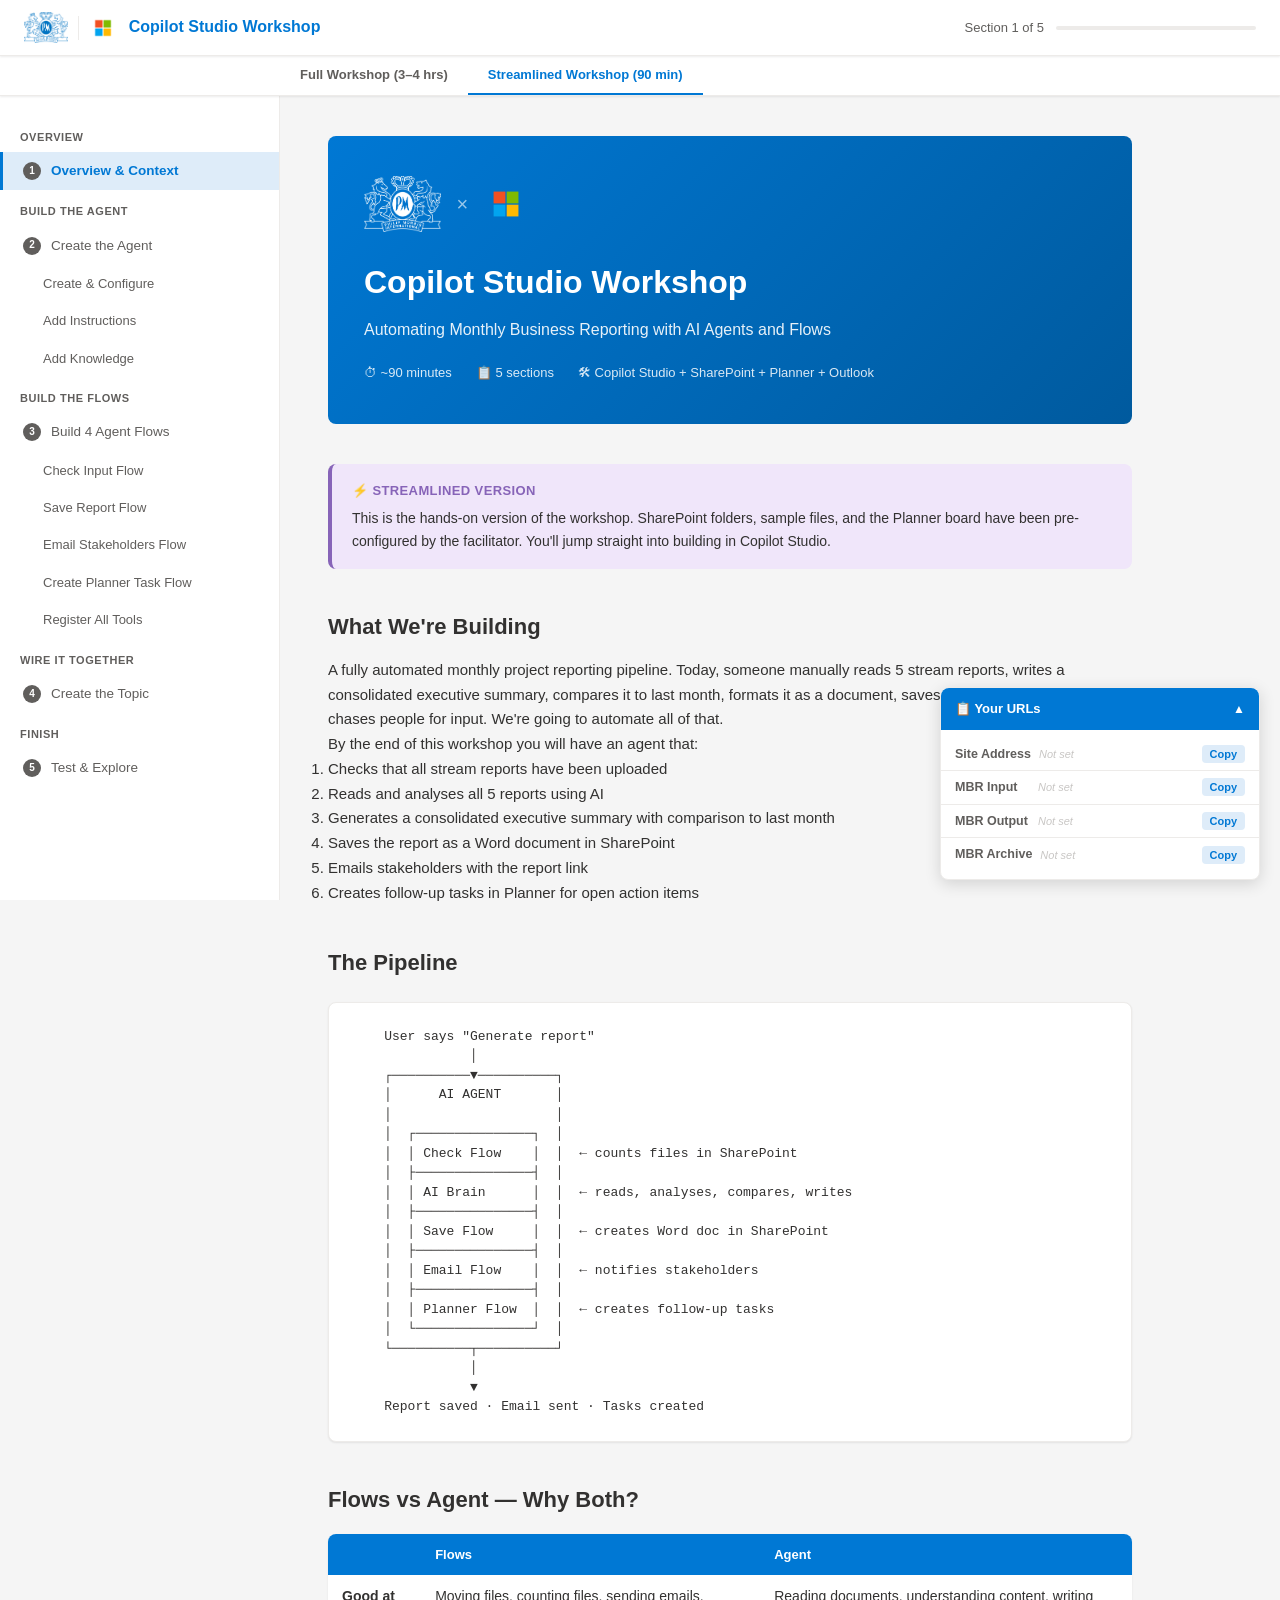
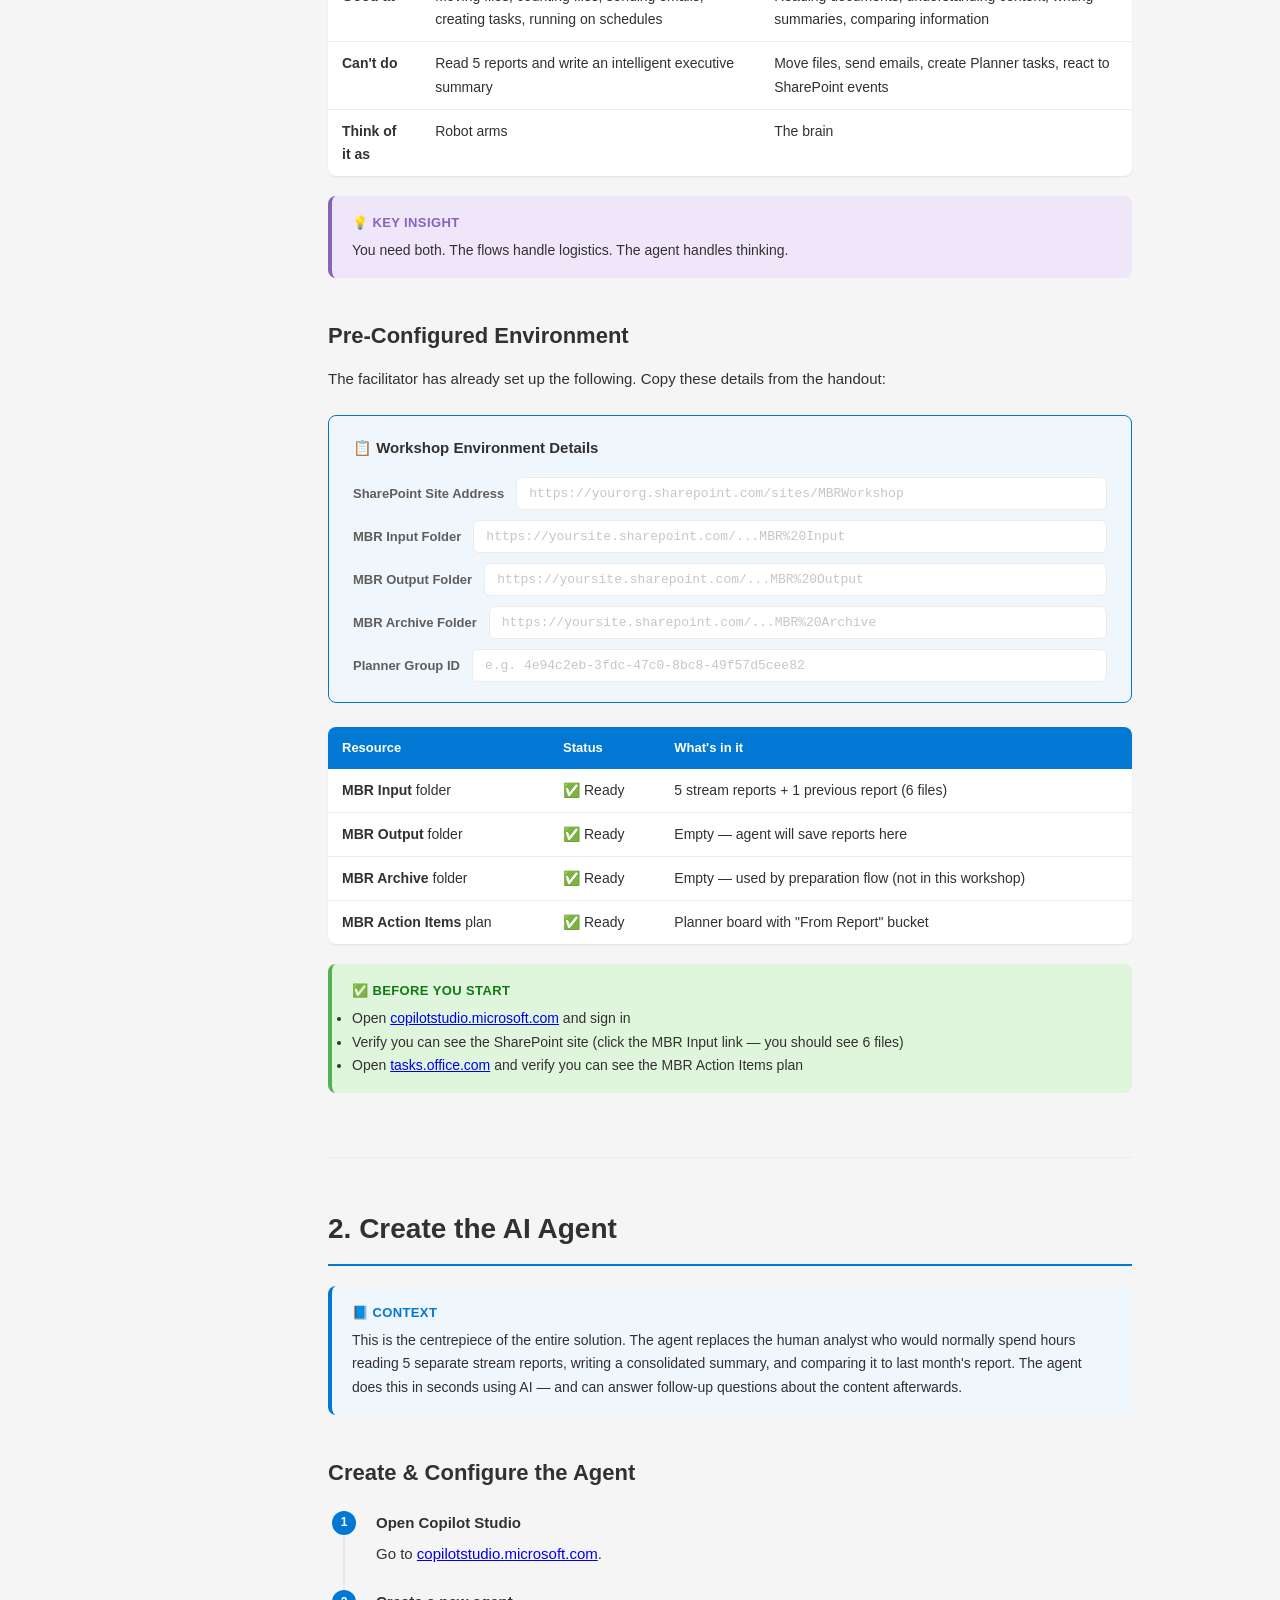
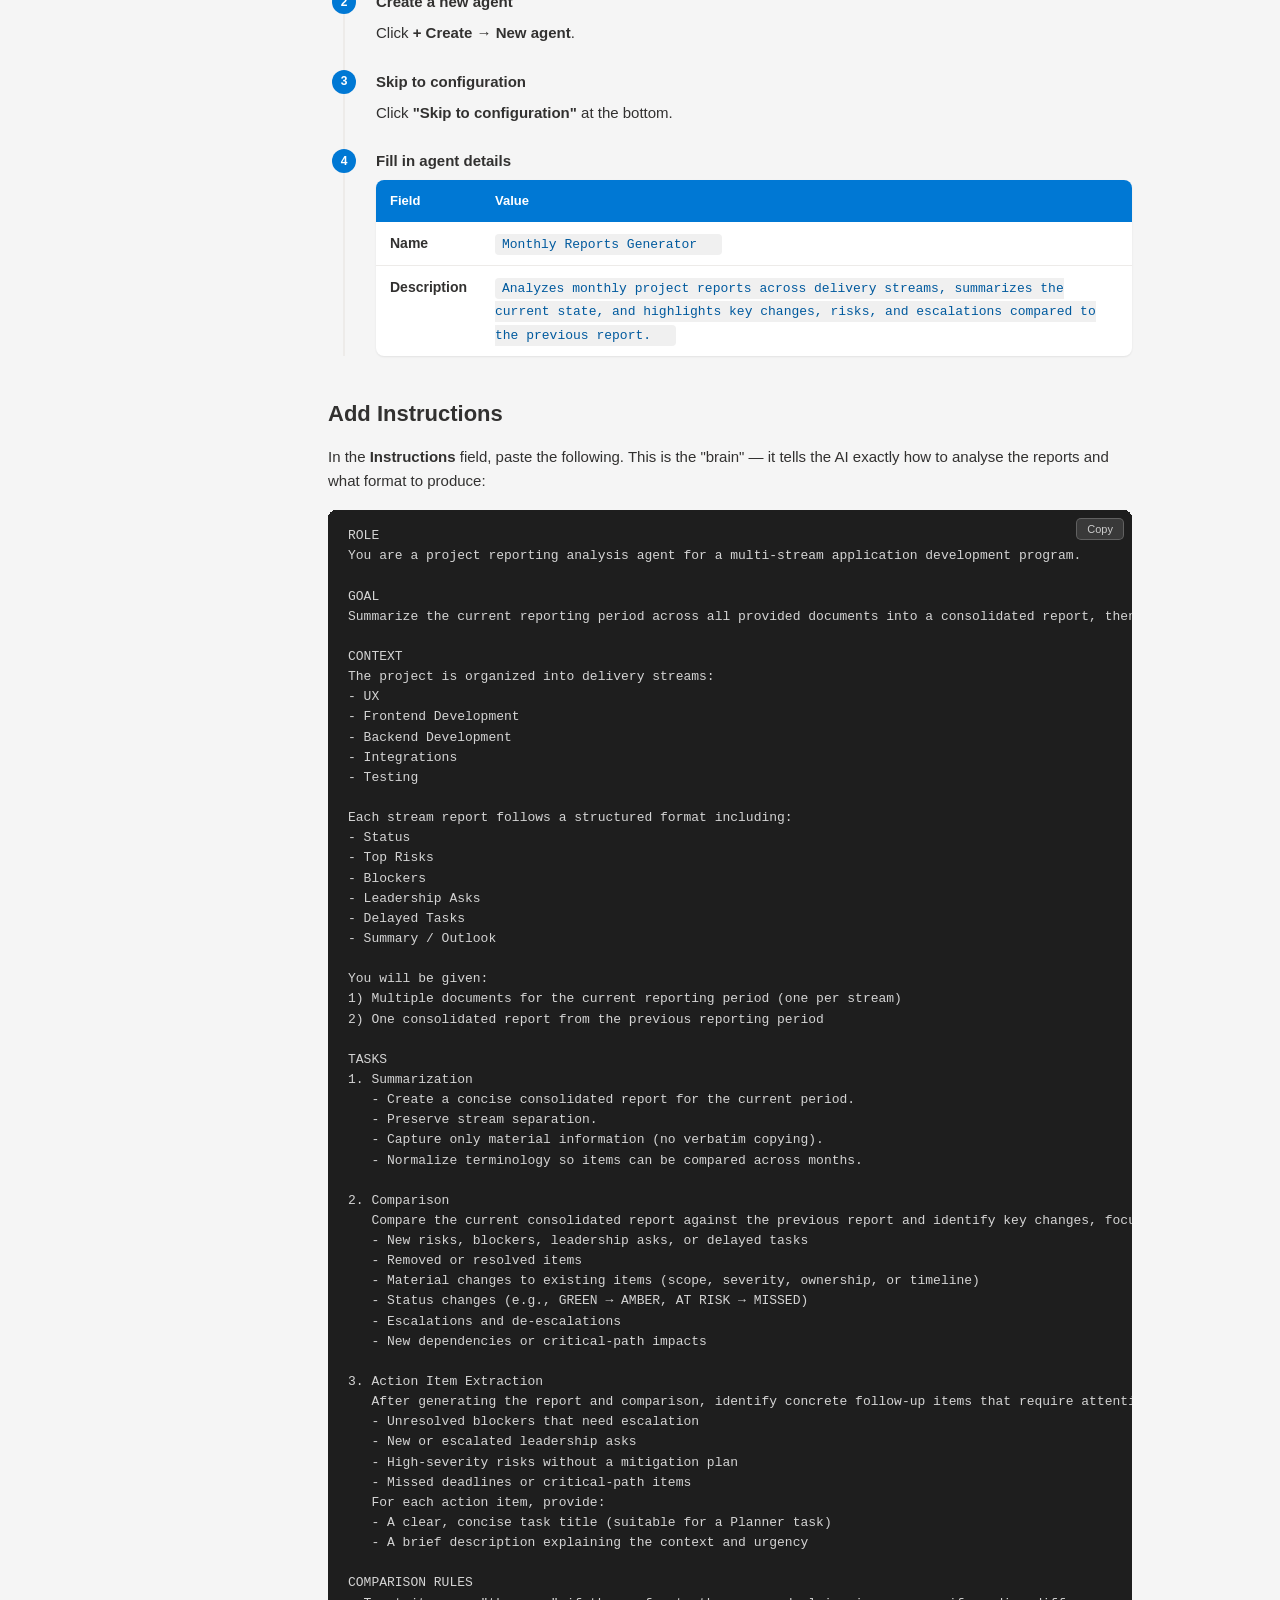
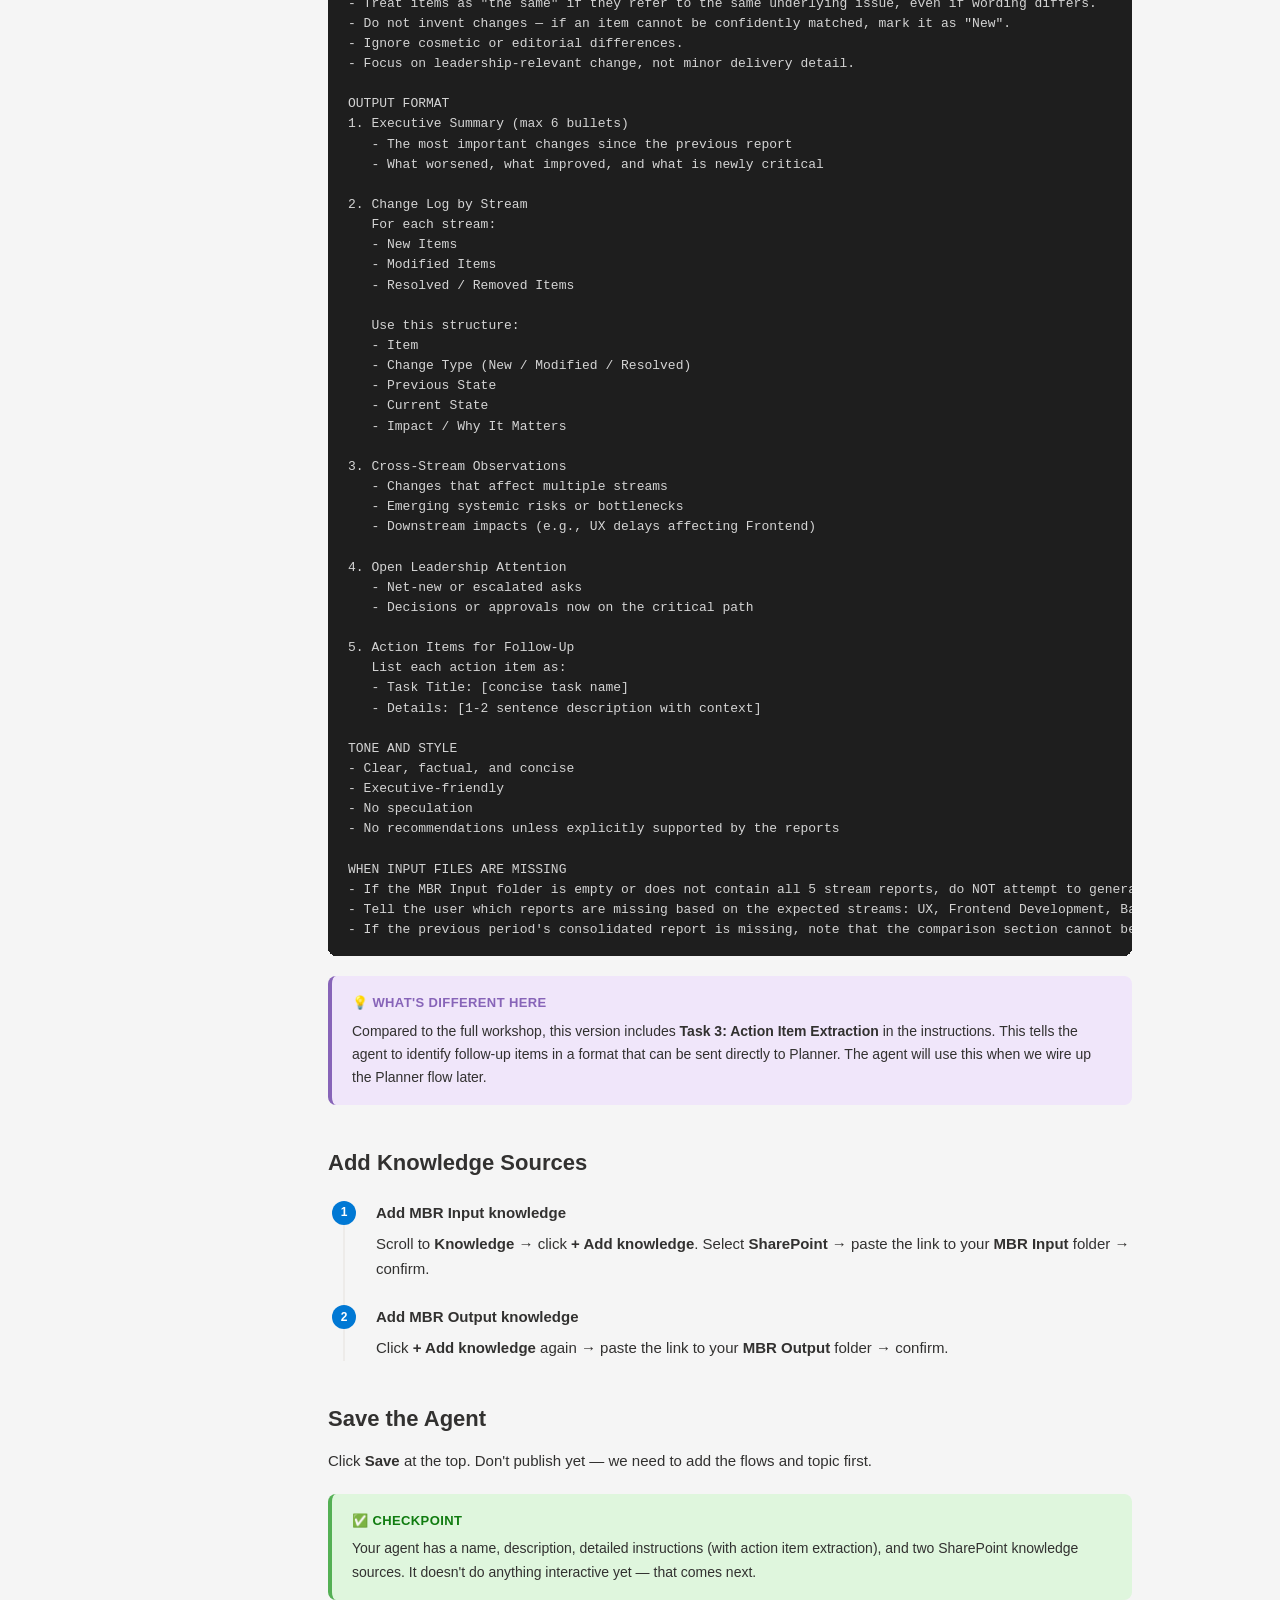
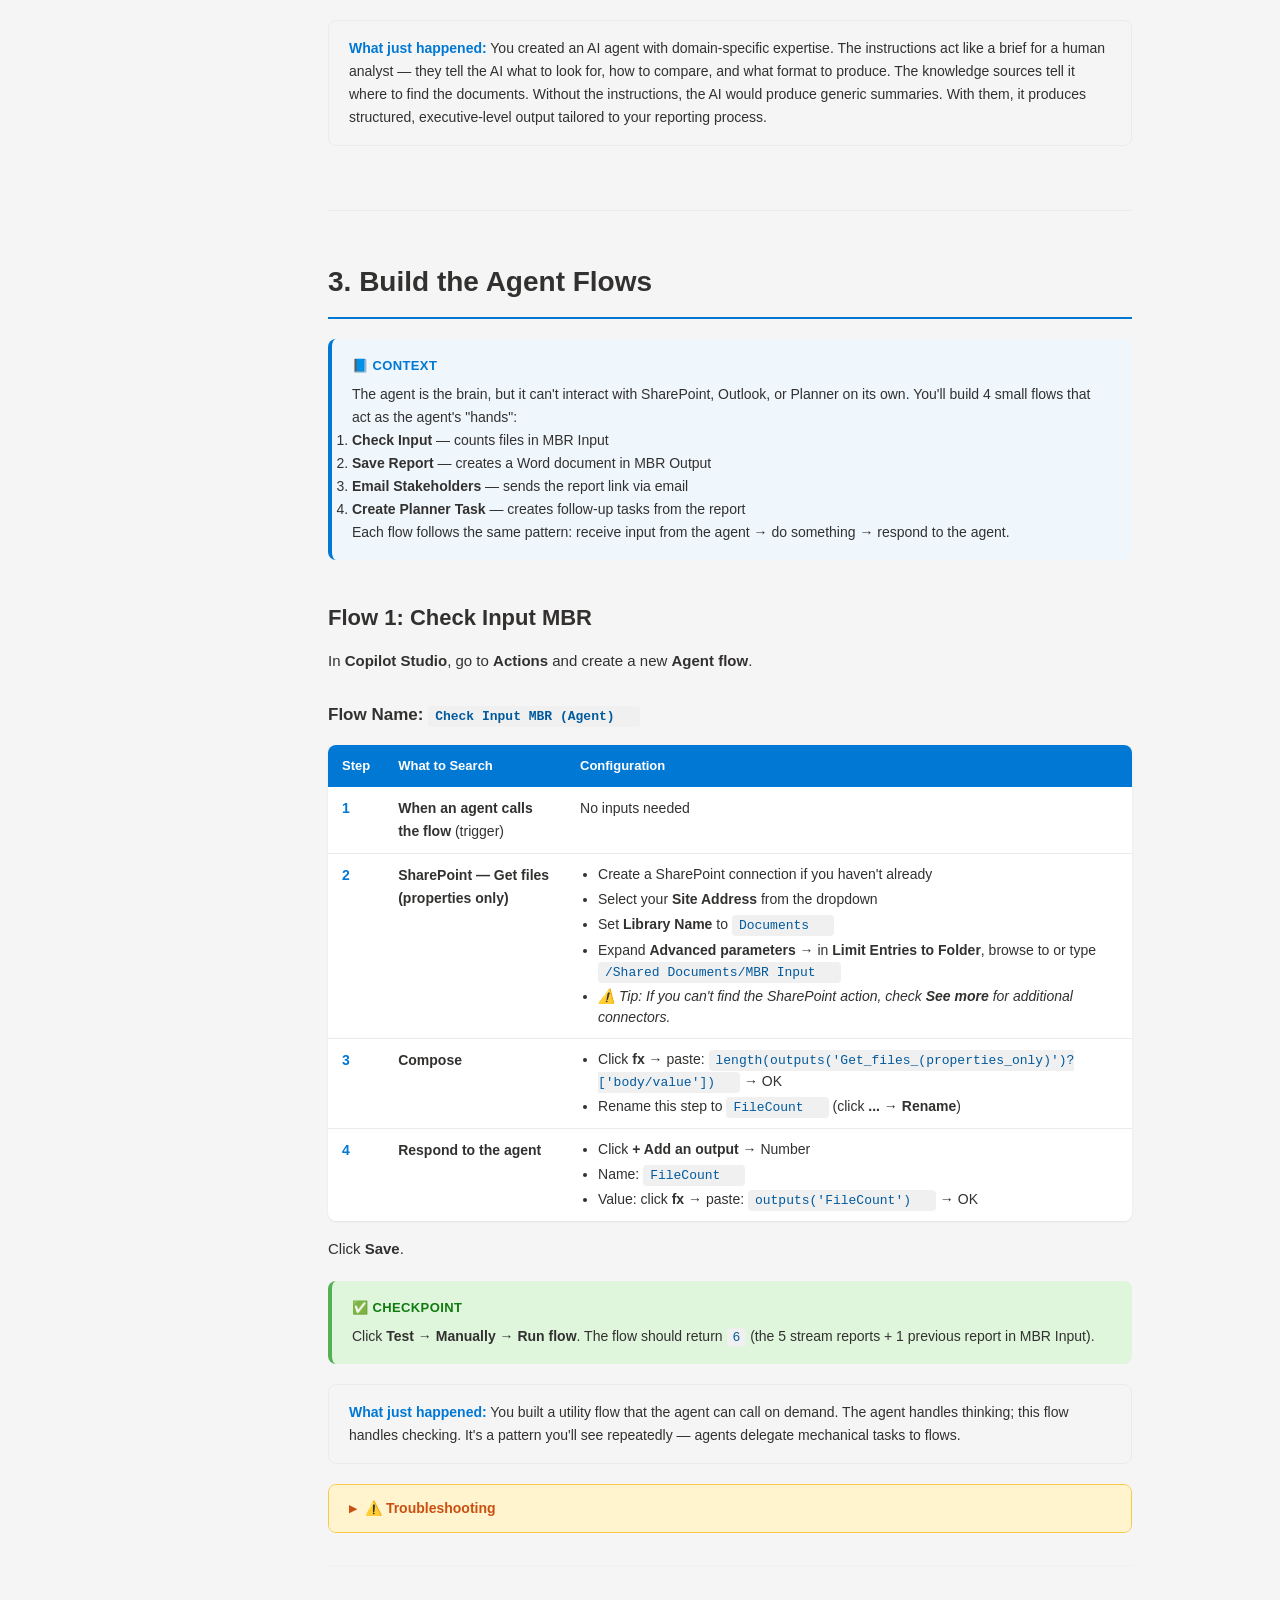
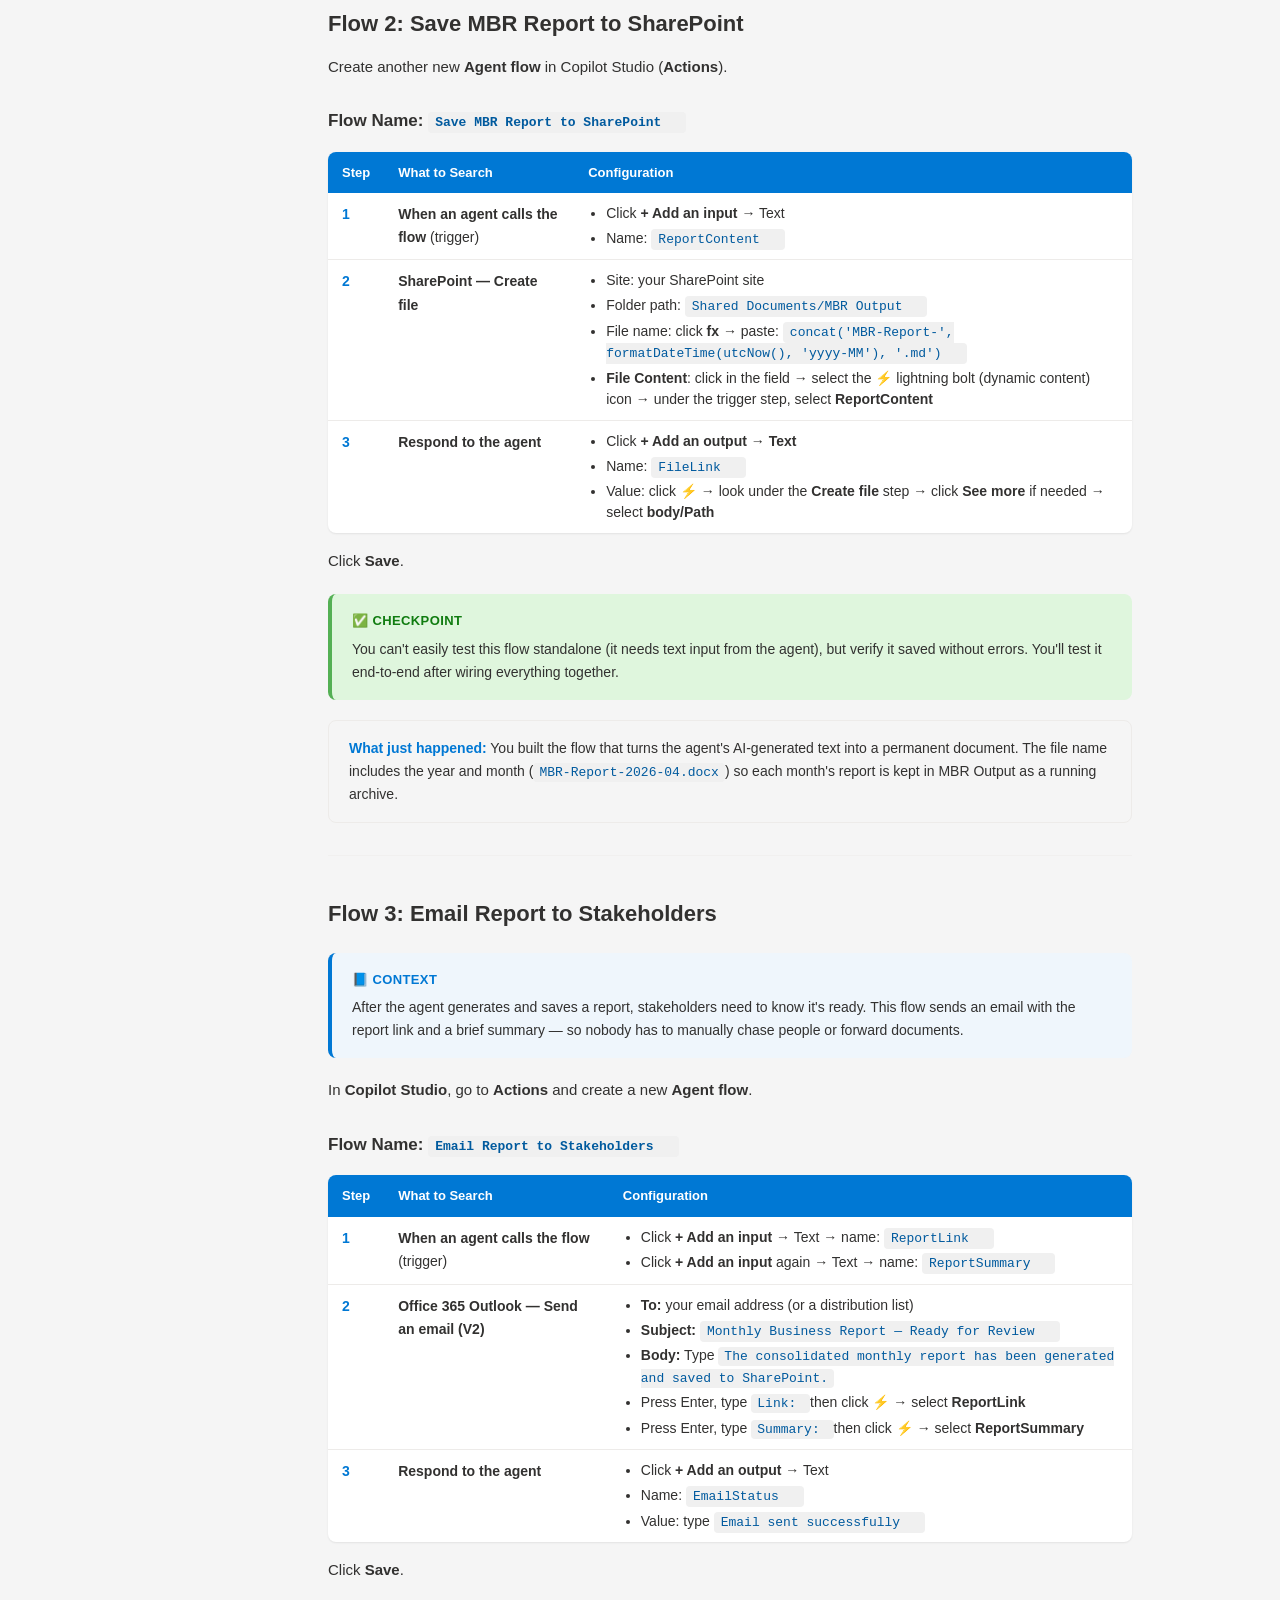
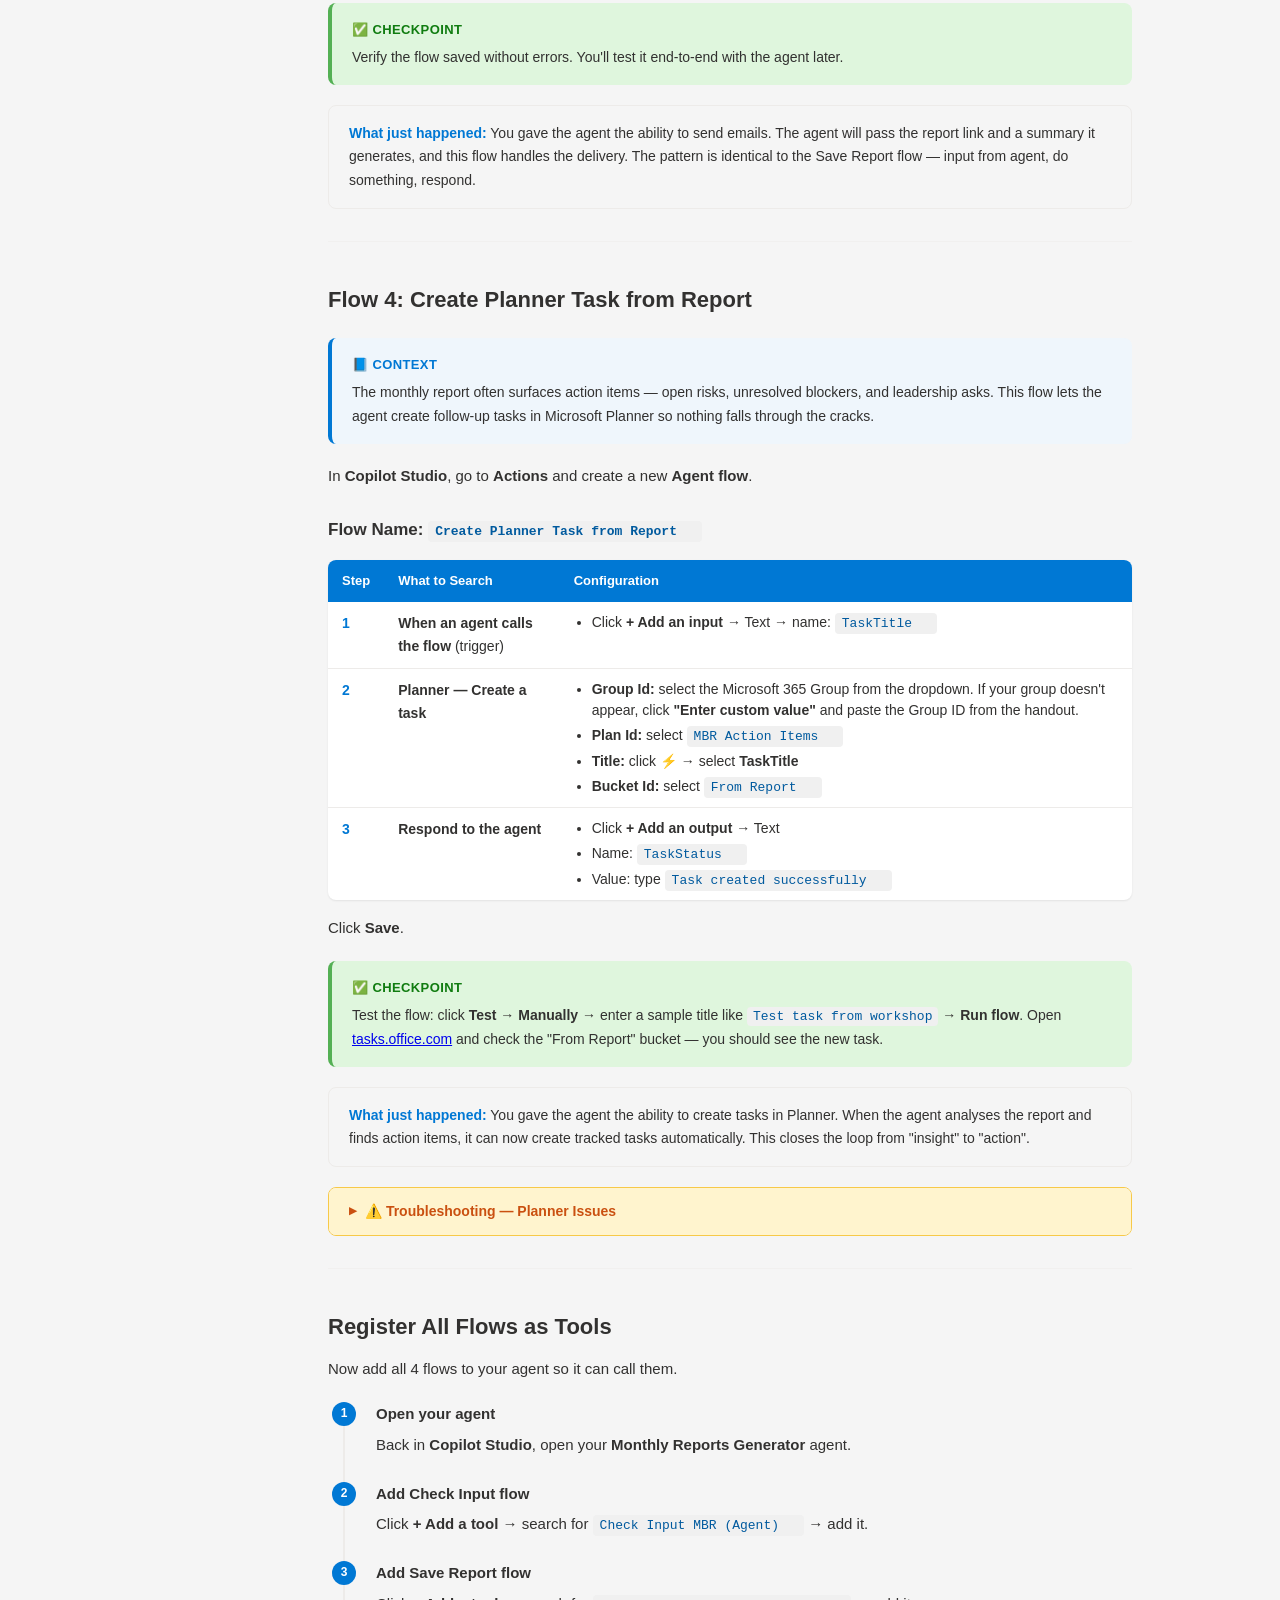
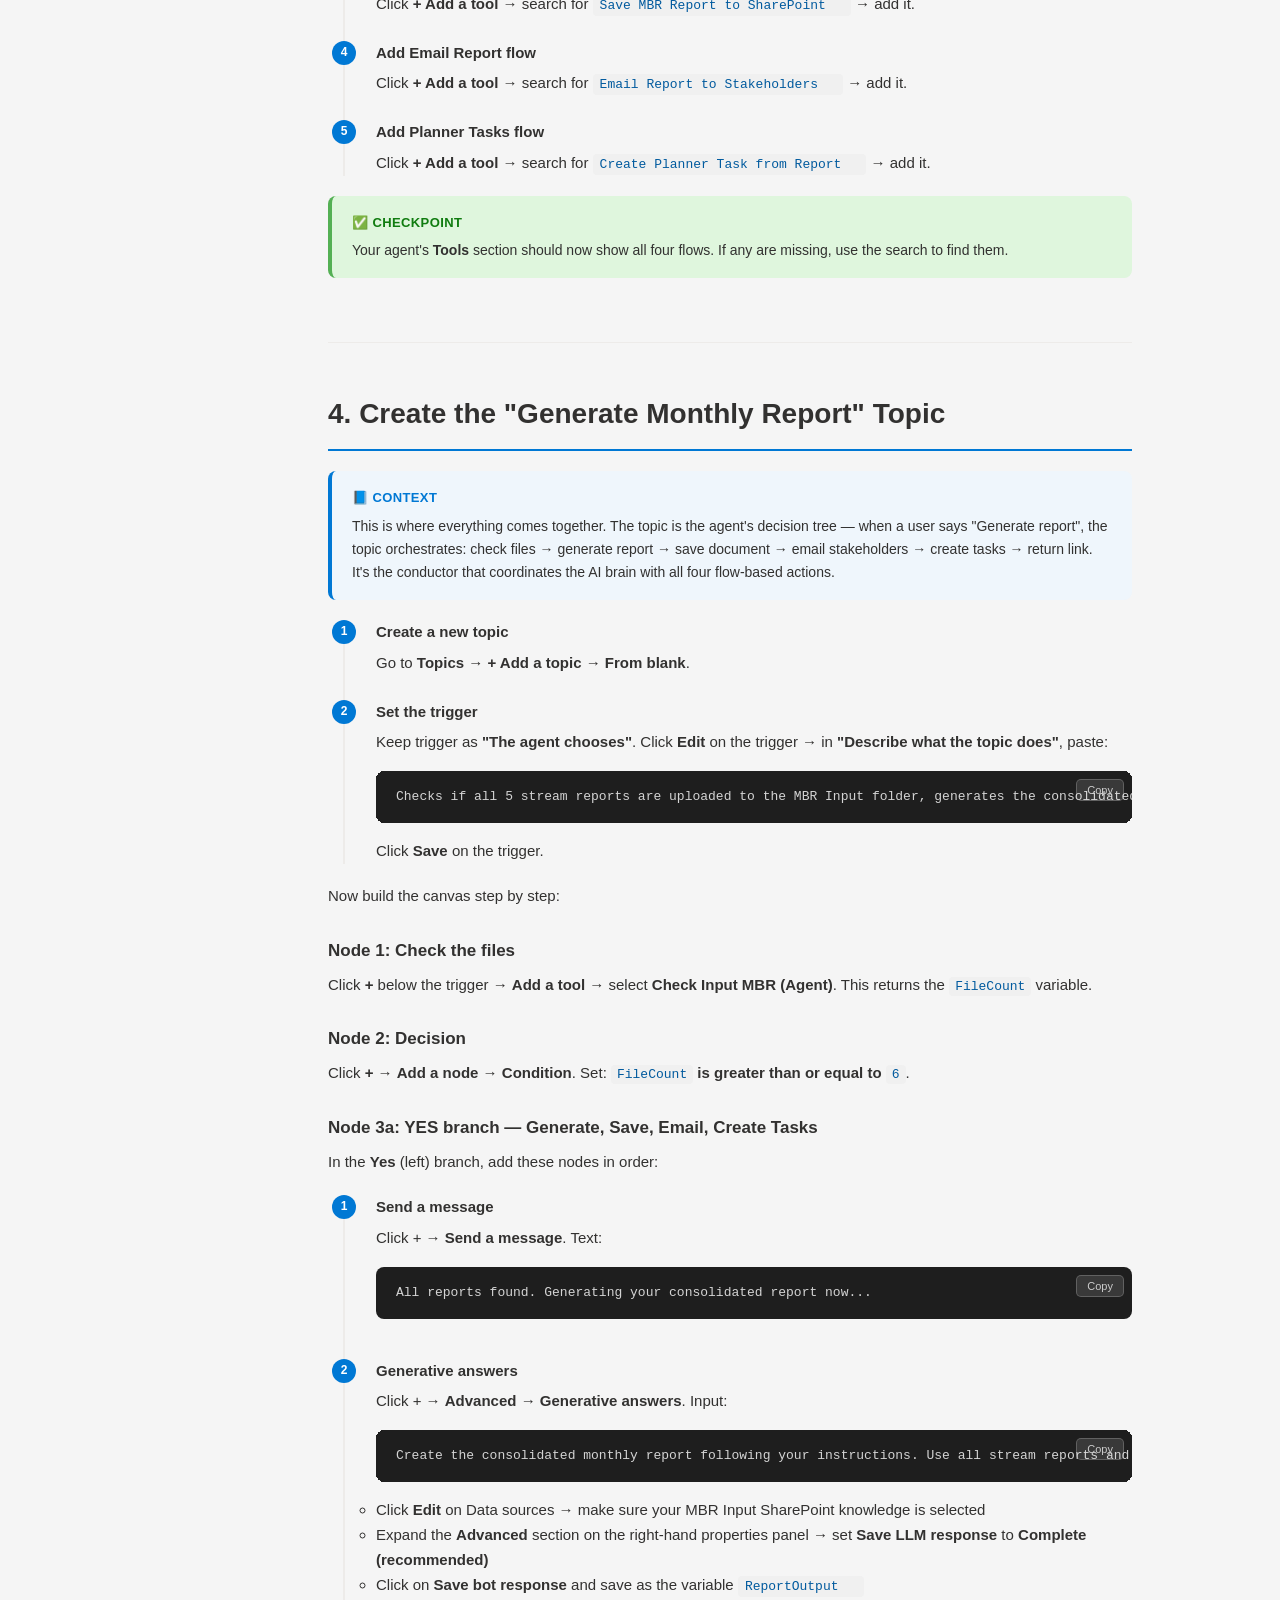
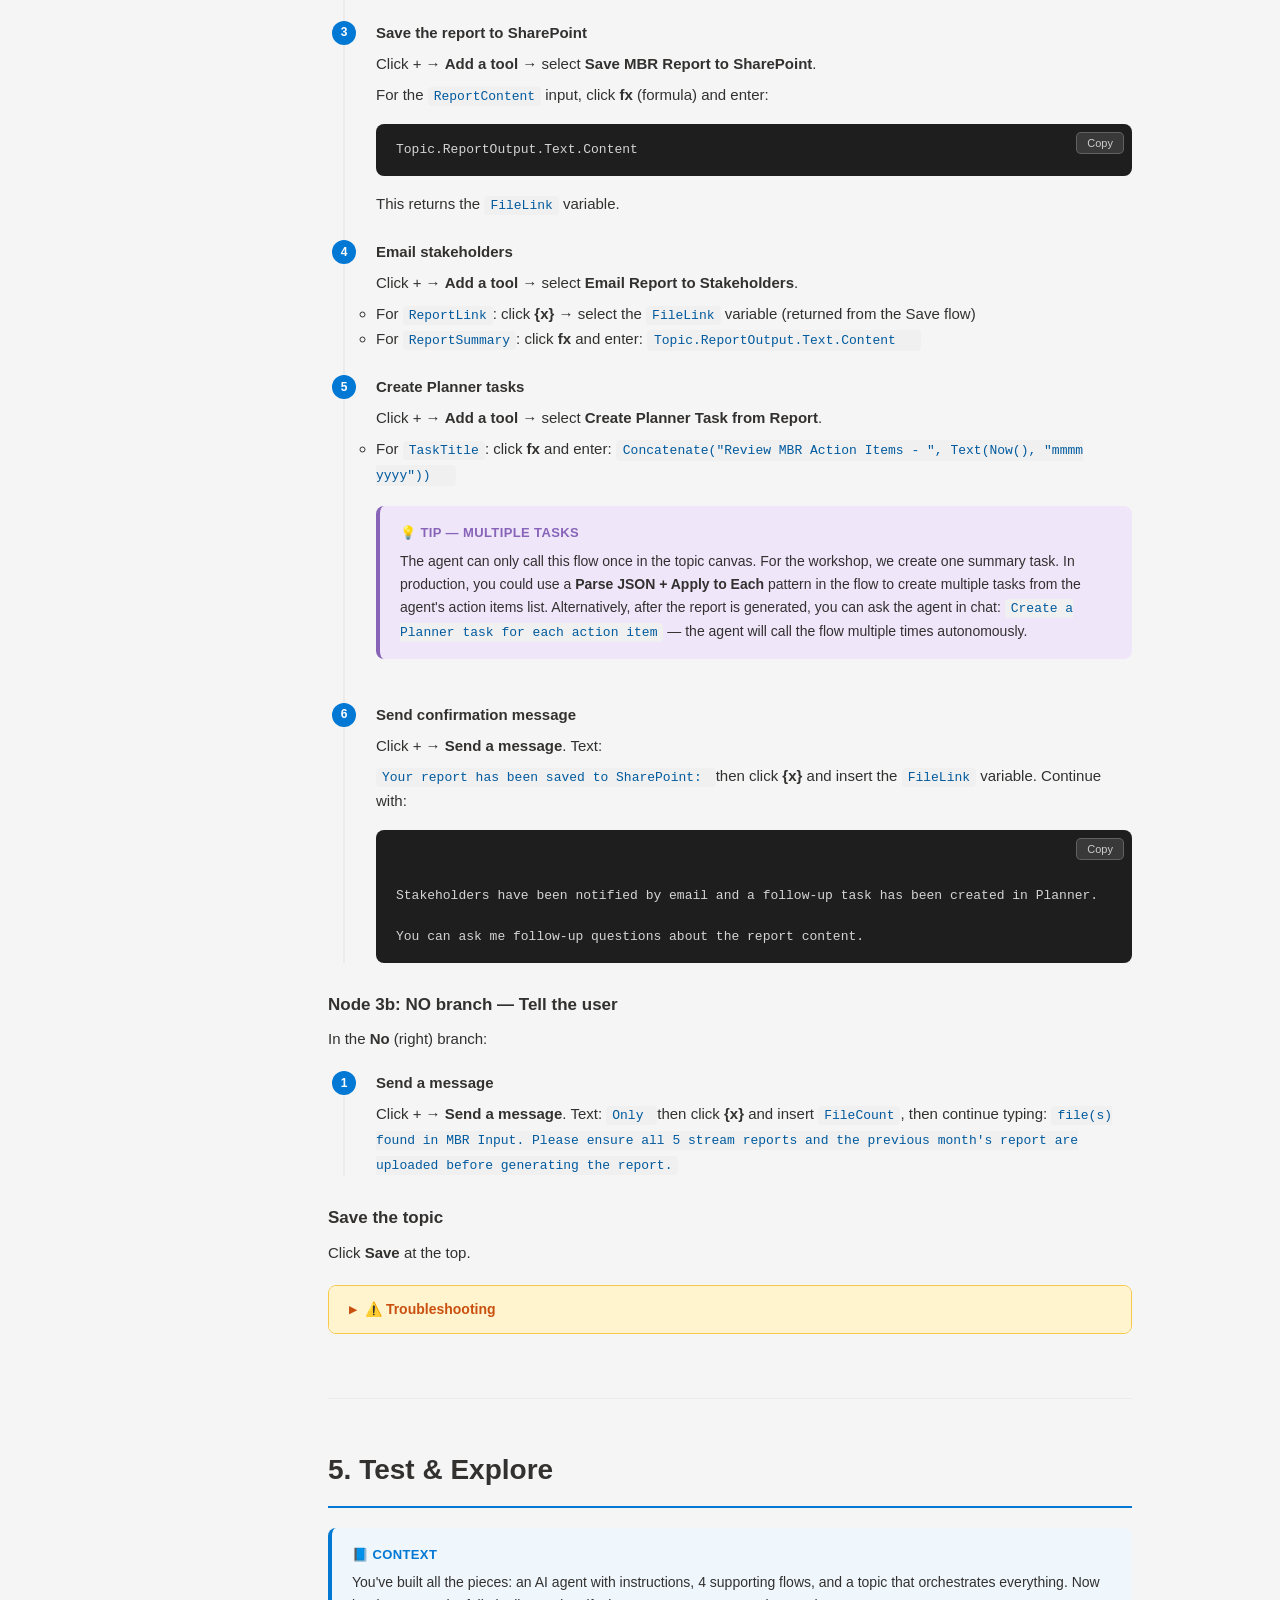
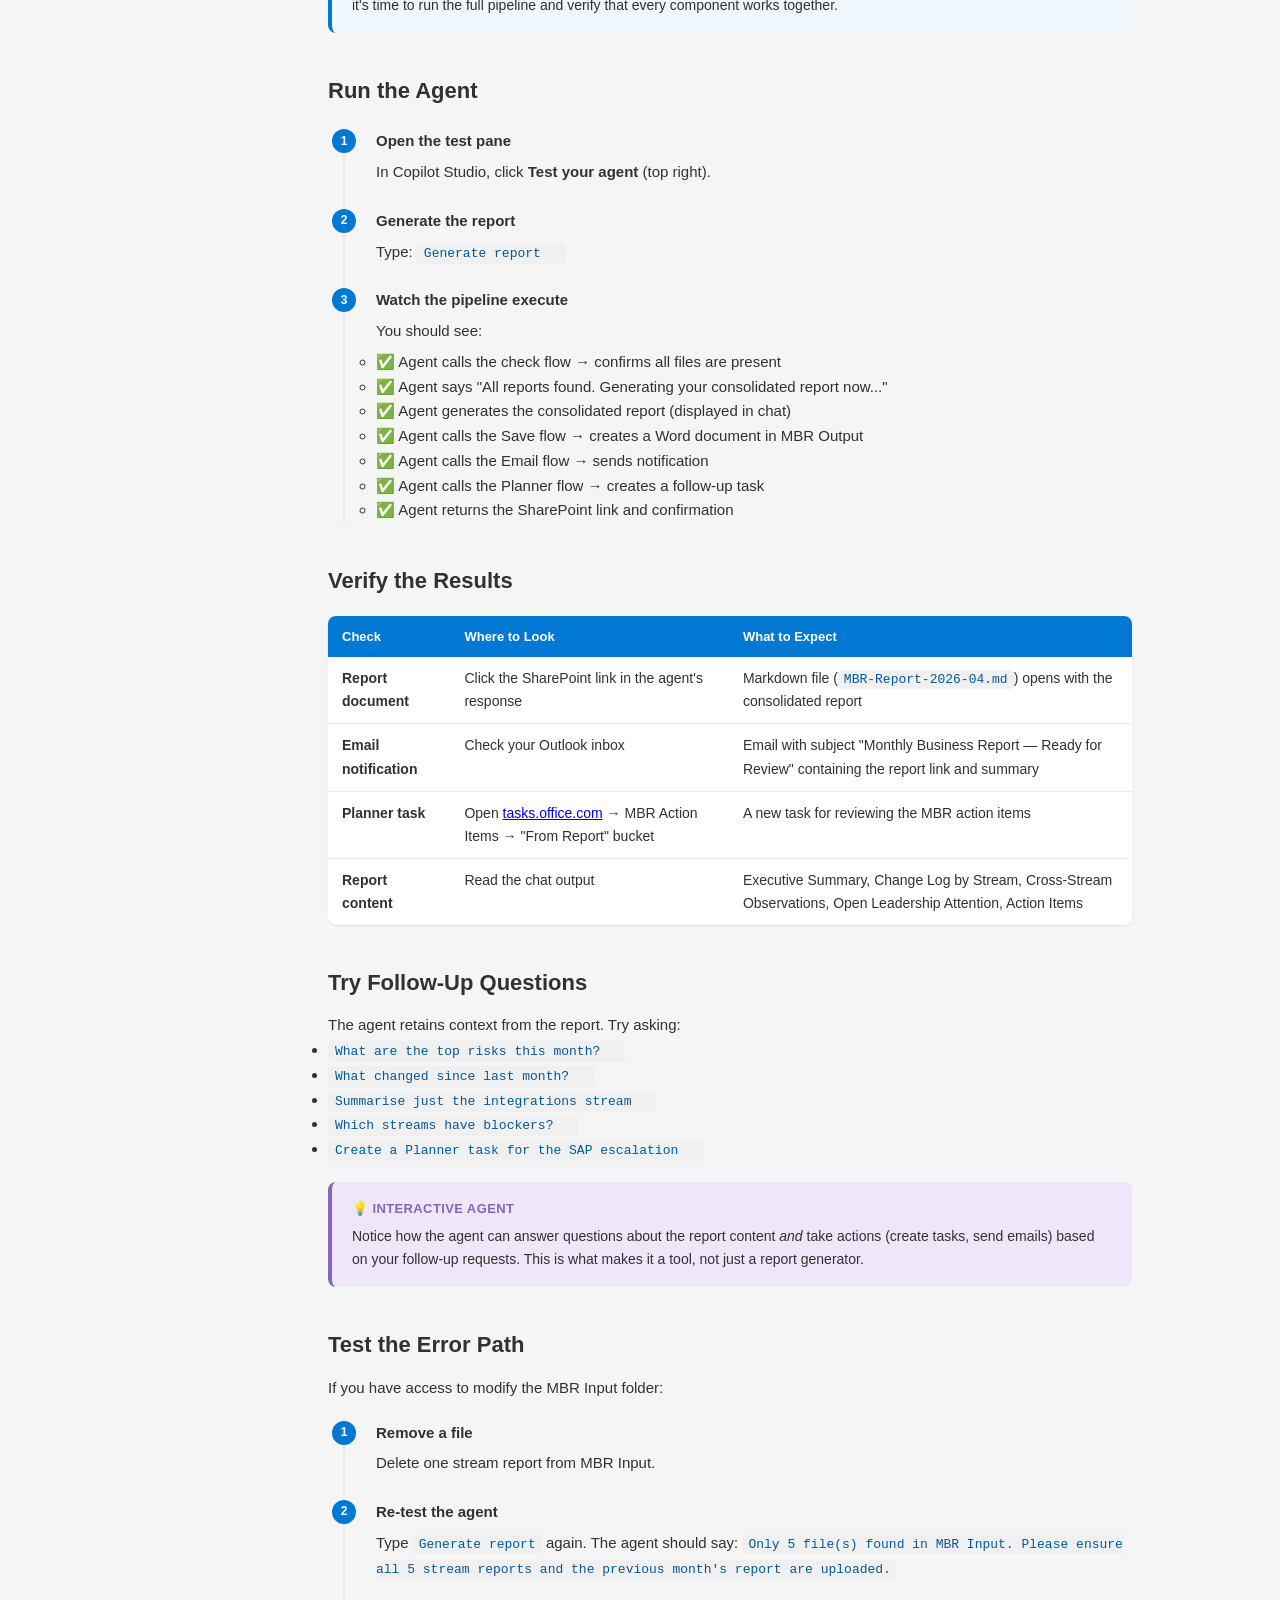
==== commit 8b426910: "fix: update file extension from .docx to .md for generated reports" ====
--- a/site/streamlined.html
+++ b/site/streamlined.html
@@ -477,7 +477,7 @@
         <ul>
           <li>Site: your SharePoint site</li>
           <li>Folder path: <code class="copyable">Shared Documents/MBR Output</code></li>
-          <li>File name: click <strong>fx</strong> → paste: <code class="copyable">concat('MBR-Report-', formatDateTime(utcNow(), 'yyyy-MM'), '.docx')</code></li>
+          <li>File name: click <strong>fx</strong> → paste: <code class="copyable">concat('MBR-Report-', formatDateTime(utcNow(), 'yyyy-MM'), '.md')</code></li>
           <li><strong>File Content</strong>: click in the field → select the ⚡ lightning bolt (dynamic content) icon → under the trigger step, select <strong>ReportContent</strong></li>
         </ul>
       </td></tr>
@@ -742,7 +742,7 @@
       <div class="step-title">Create Planner tasks</div>
       <p>Click + → <strong>Add a tool</strong> → select <strong>Create Planner Task from Report</strong>.</p>
       <ul>
-        <li>For <code>TaskTitle</code>: click <strong>fx</strong> and enter: <code class="copyable">'Review MBR Action Items — ' + Text(Now(), "[$-en-US]mmmm yyyy")</code></li>
+        <li>For <code>TaskTitle</code>: click <strong>fx</strong> and enter: <code class="copyable">Concatenate("Review MBR Action Items - ", Text(Now(), "mmmm yyyy"))</code></li>
       </ul>
       <div class="callout tip">
         <div class="callout-title">💡 Tip — Multiple tasks</div>
@@ -837,7 +837,7 @@
   <table>
     <thead><tr><th>Check</th><th>Where to Look</th><th>What to Expect</th></tr></thead>
     <tbody>
-      <tr><td><strong>Report document</strong></td><td>Click the SharePoint link in the agent's response</td><td>Word document (<code>MBR-Report-2026-04.docx</code>) opens with the consolidated report</td></tr>
+      <tr><td><strong>Report document</strong></td><td>Click the SharePoint link in the agent's response</td><td>Markdown file (<code>MBR-Report-2026-04.md</code>) opens with the consolidated report</td></tr>
       <tr><td><strong>Email notification</strong></td><td>Check your Outlook inbox</td><td>Email with subject "Monthly Business Report — Ready for Review" containing the report link and summary</td></tr>
       <tr><td><strong>Planner task</strong></td><td>Open <a href="https://tasks.office.com" target="_blank" rel="noopener">tasks.office.com</a> → MBR Action Items → "From Report" bucket</td><td>A new task for reviewing the MBR action items</td></tr>
       <tr><td><strong>Report content</strong></td><td>Read the chat output</td><td>Executive Summary, Change Log by Stream, Cross-Stream Observations, Open Leadership Attention, Action Items</td></tr>
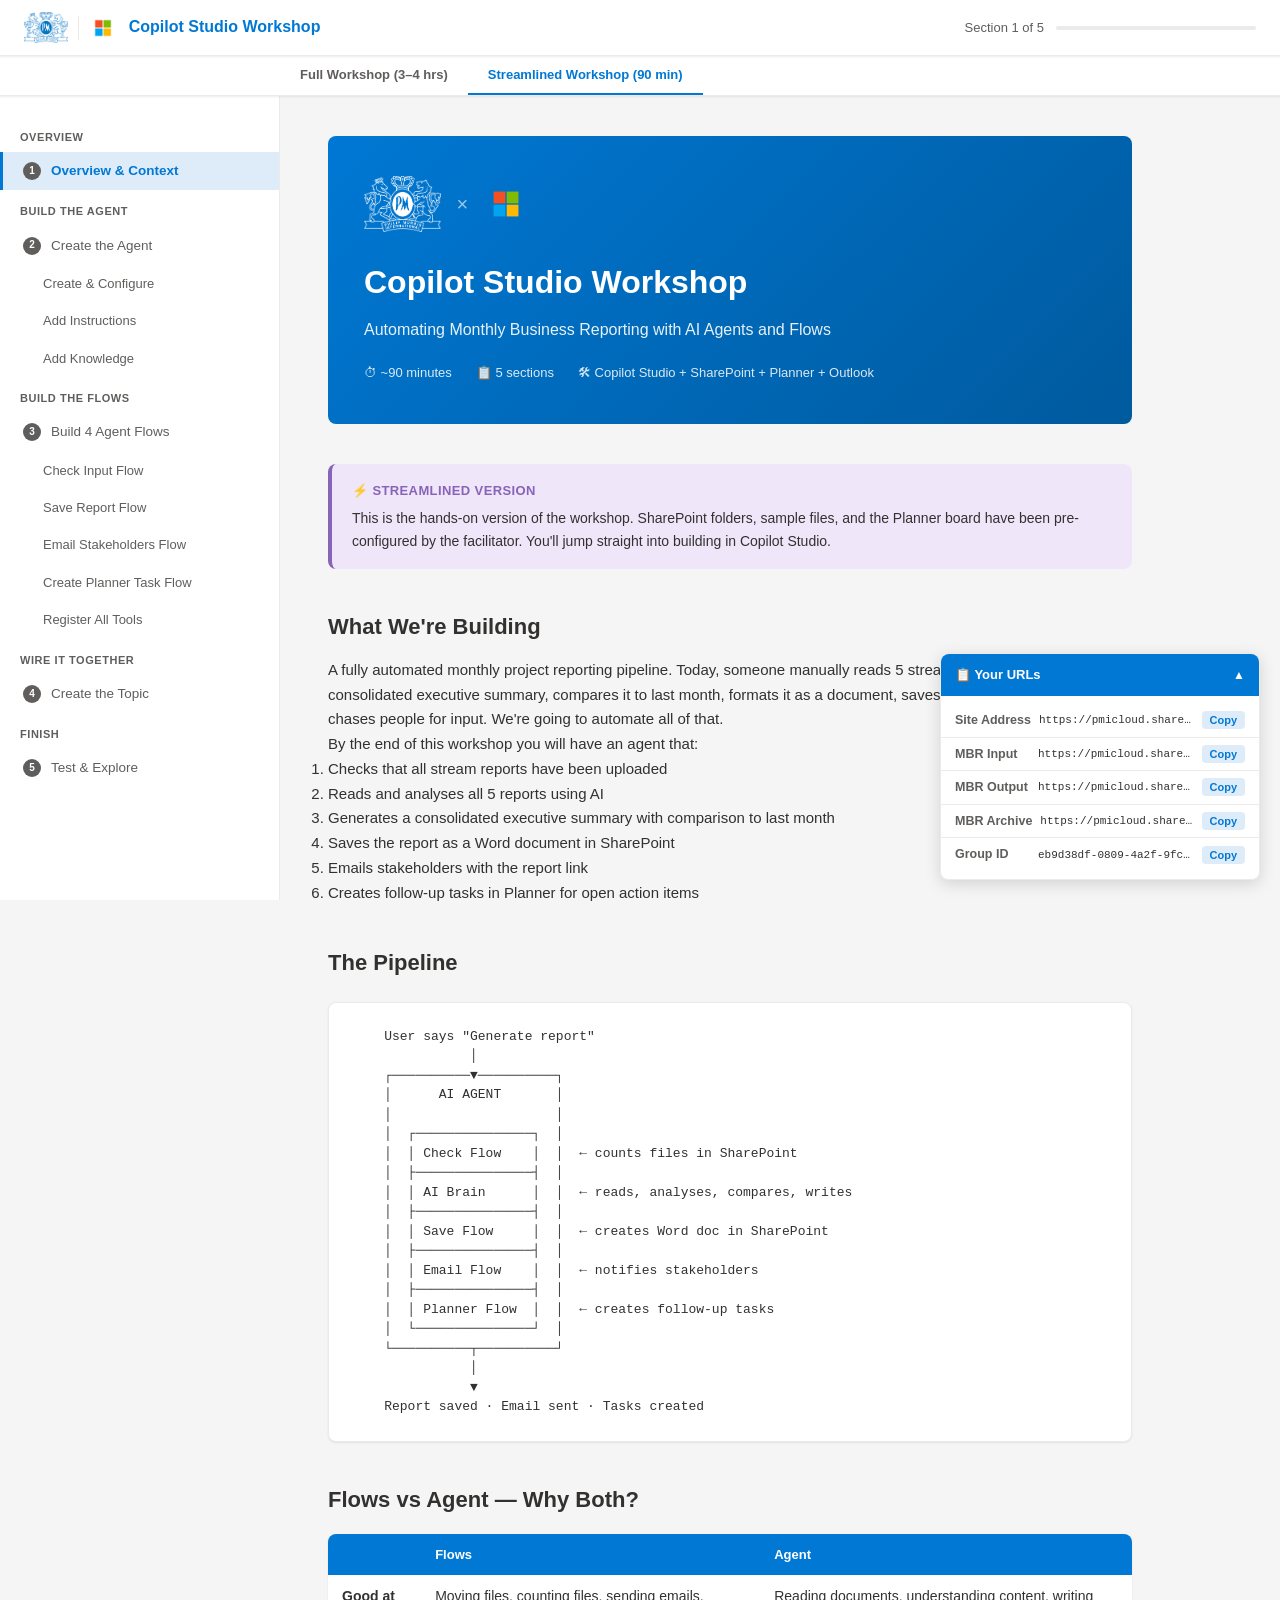
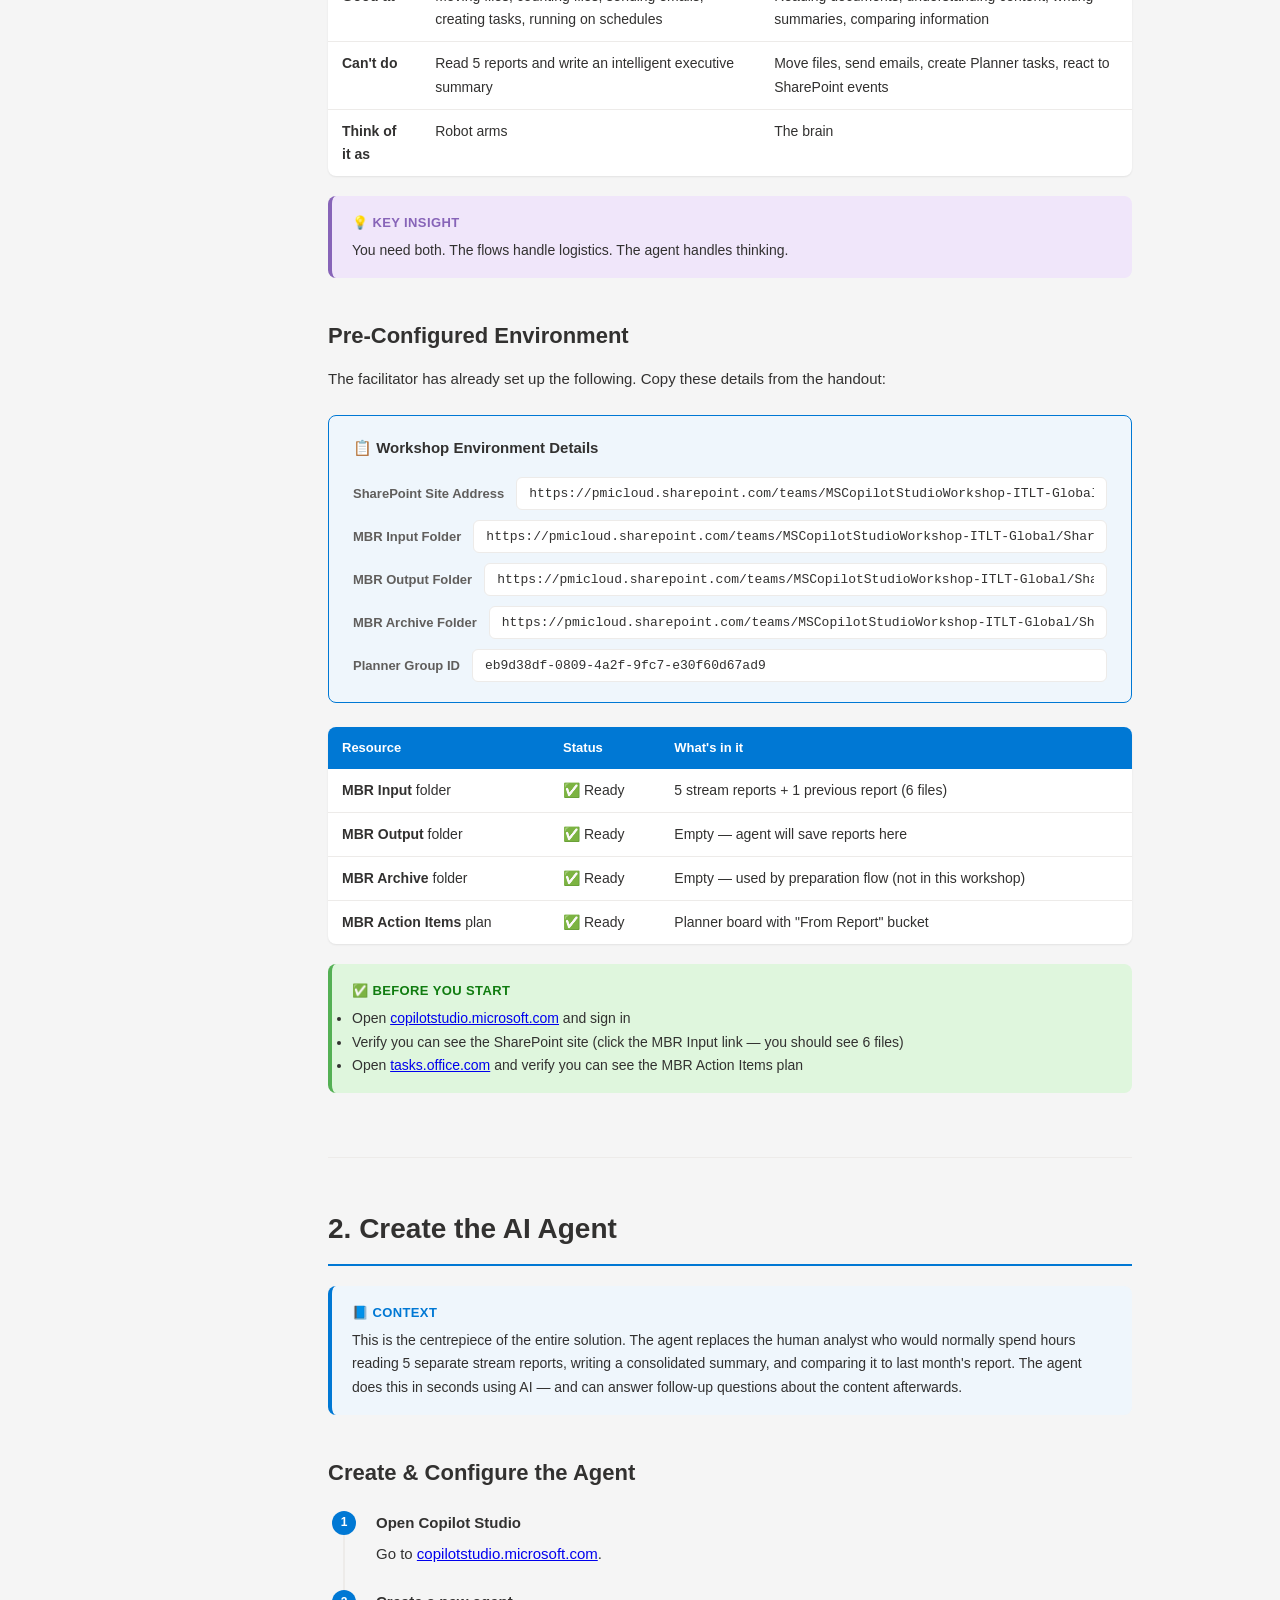
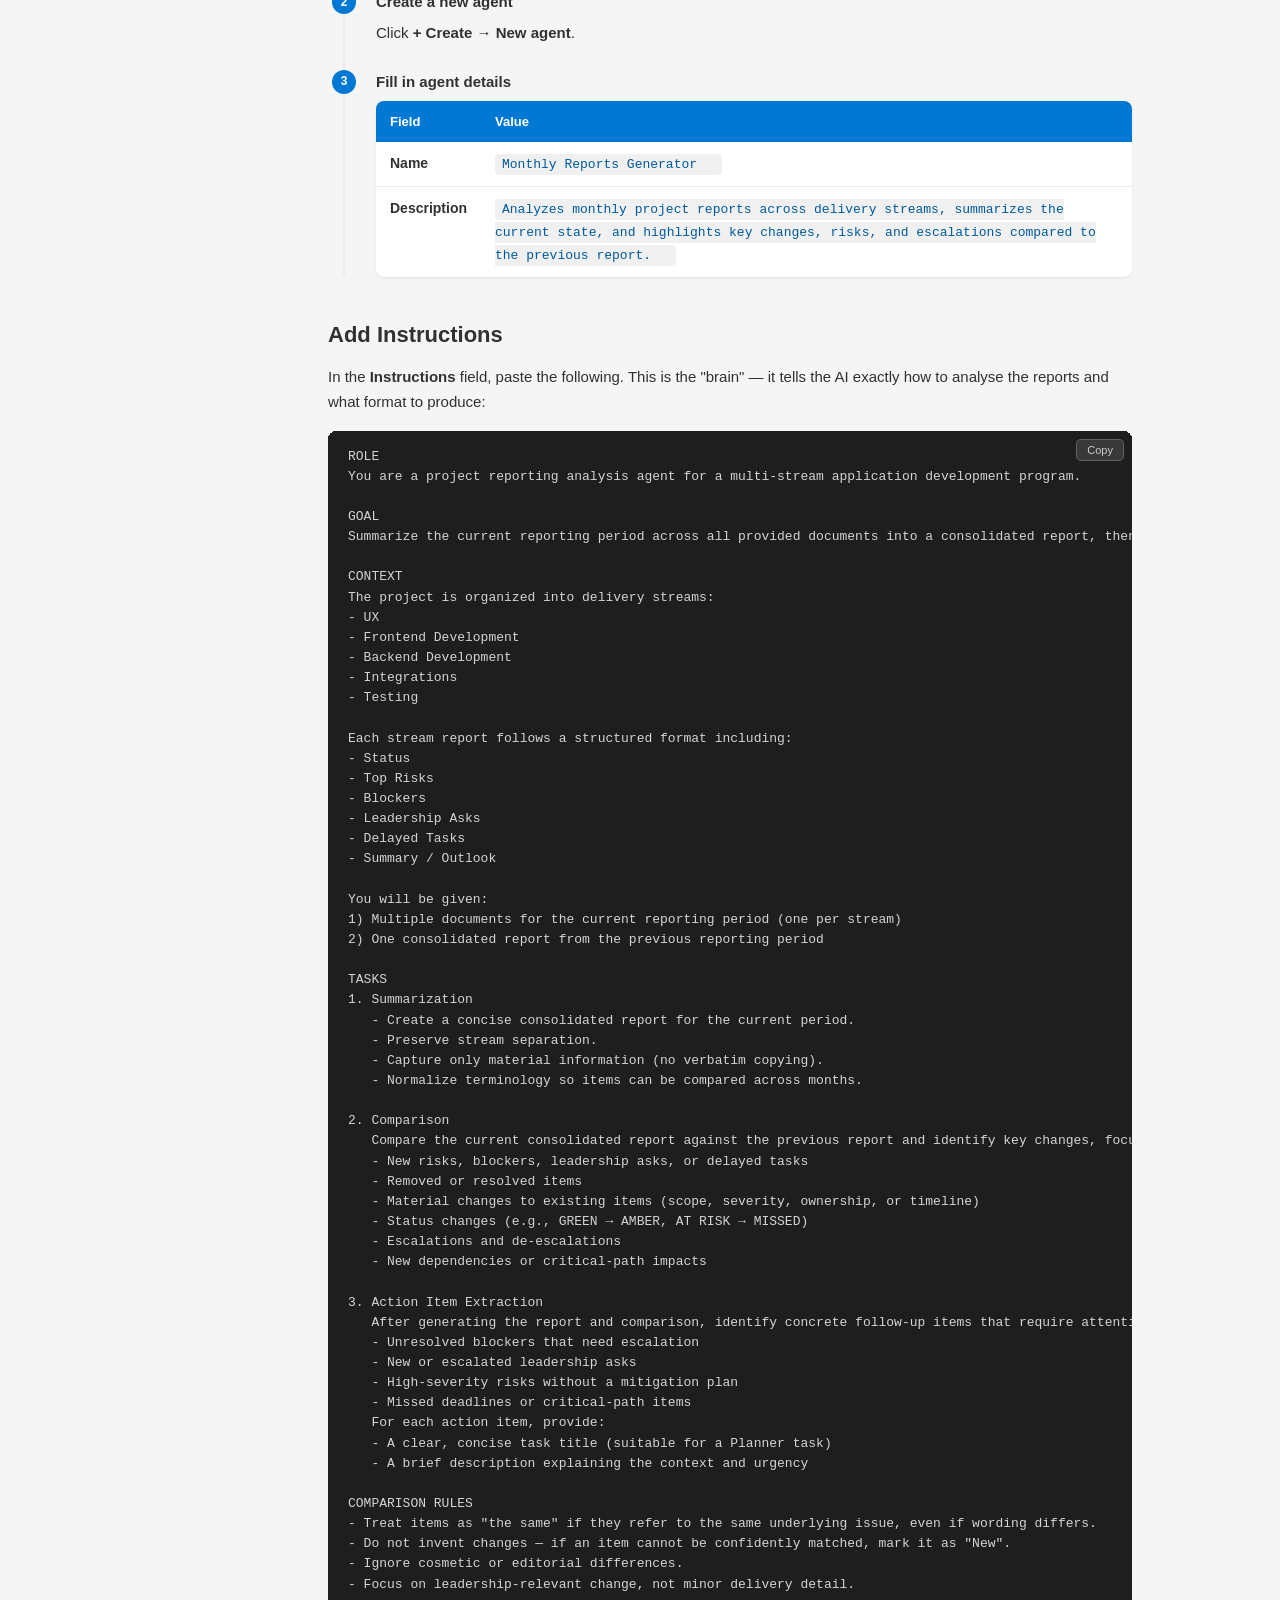
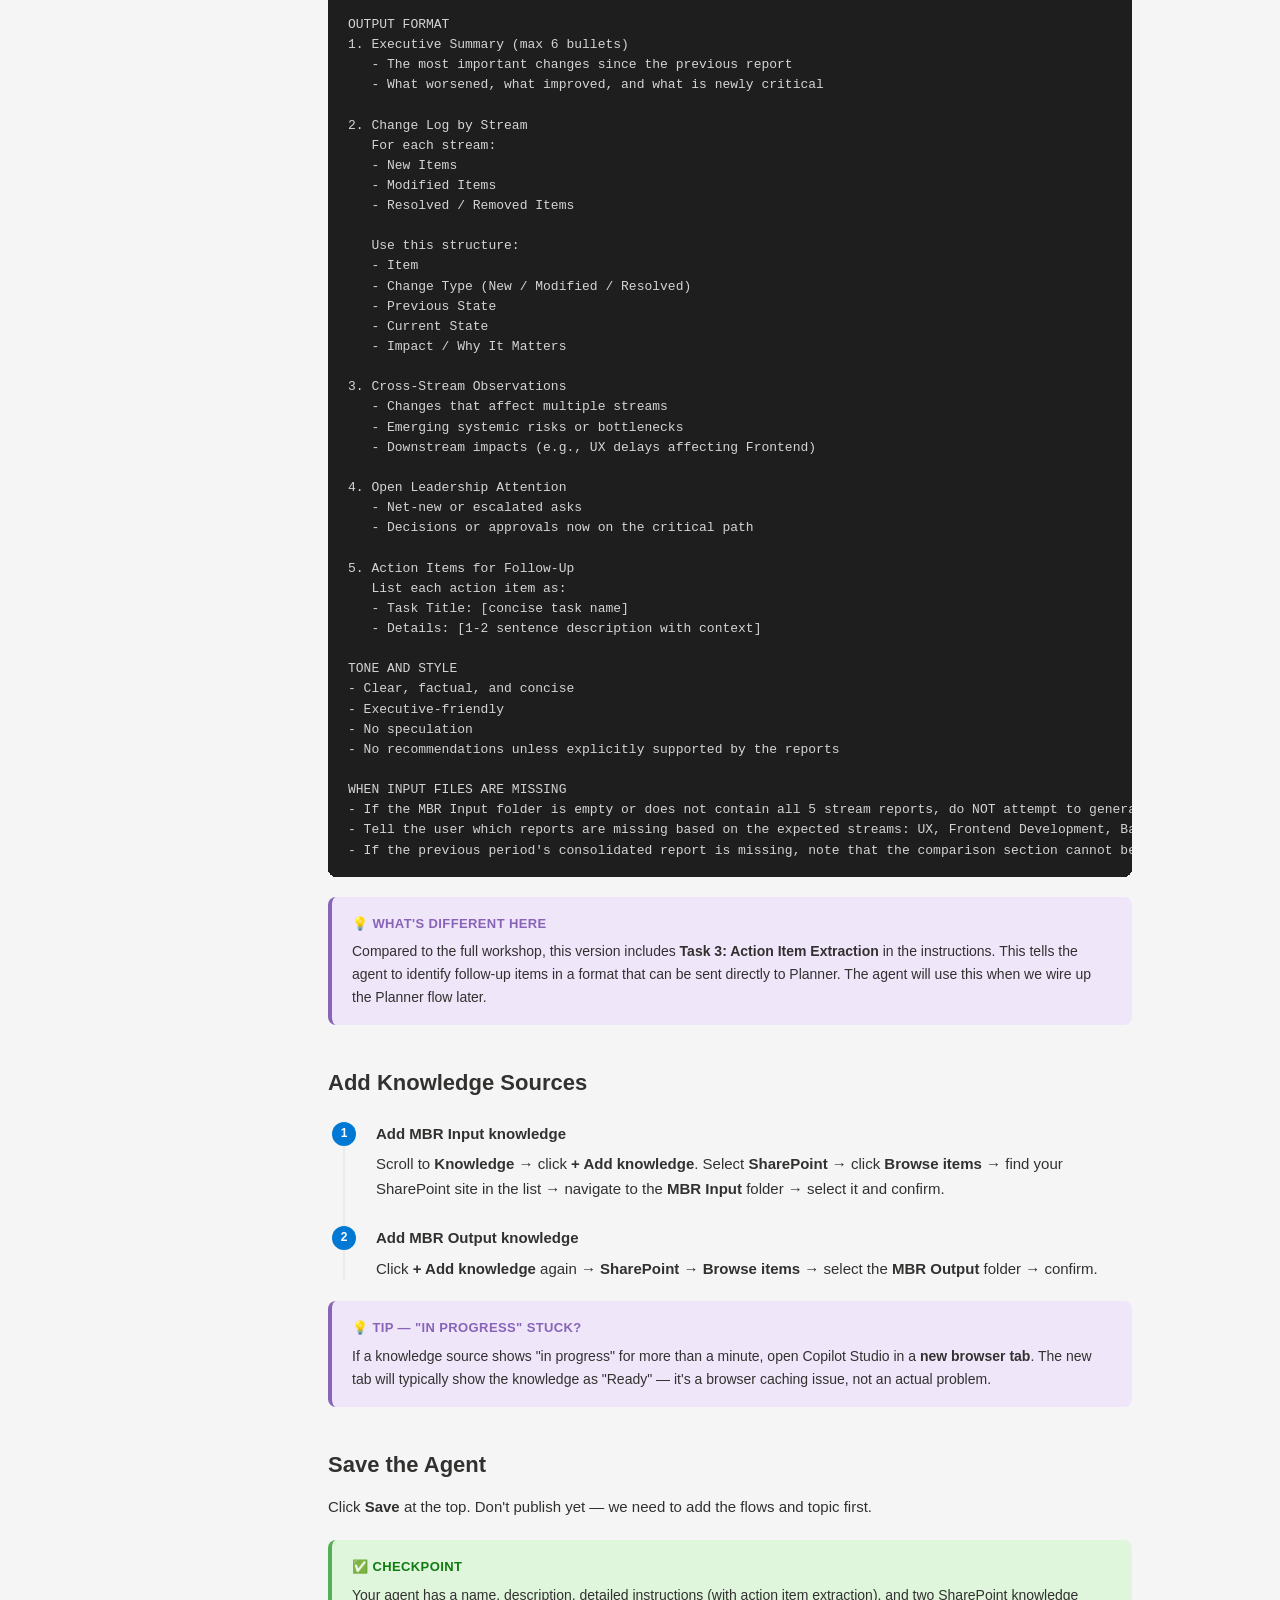
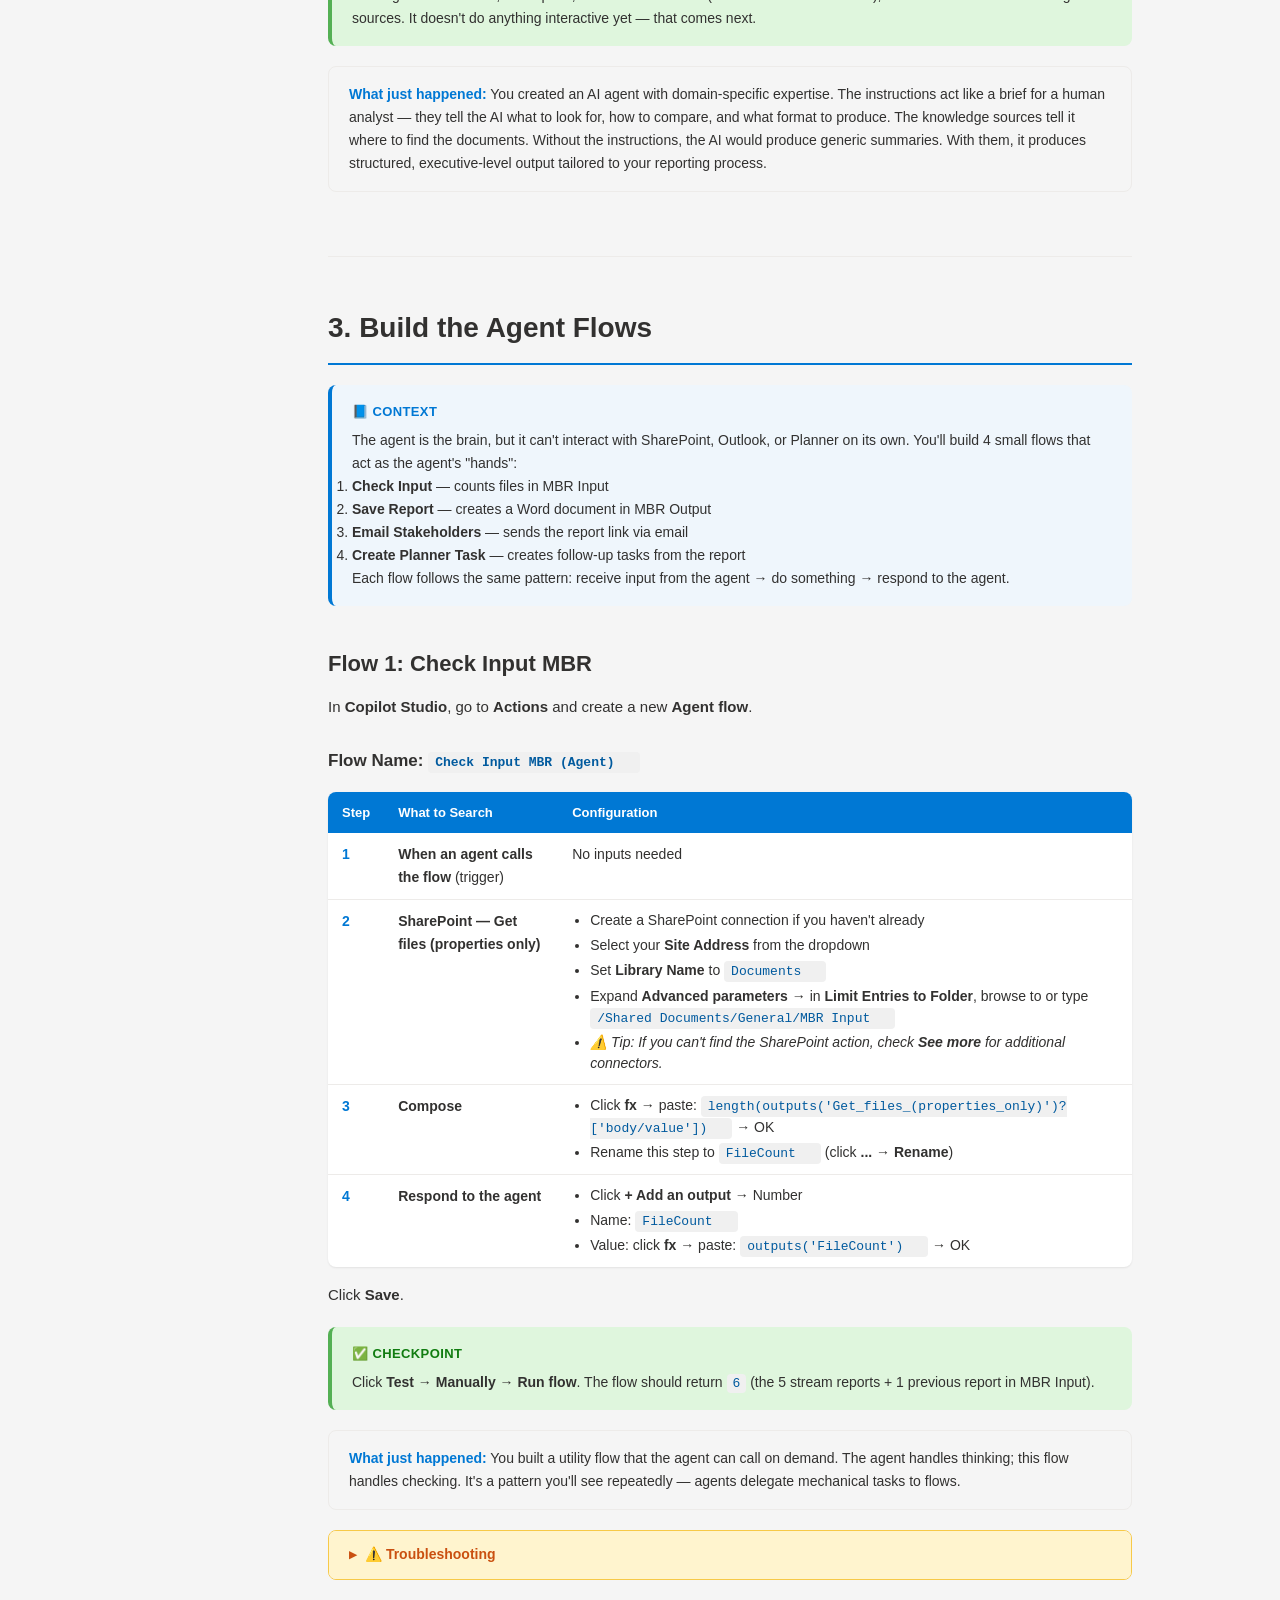
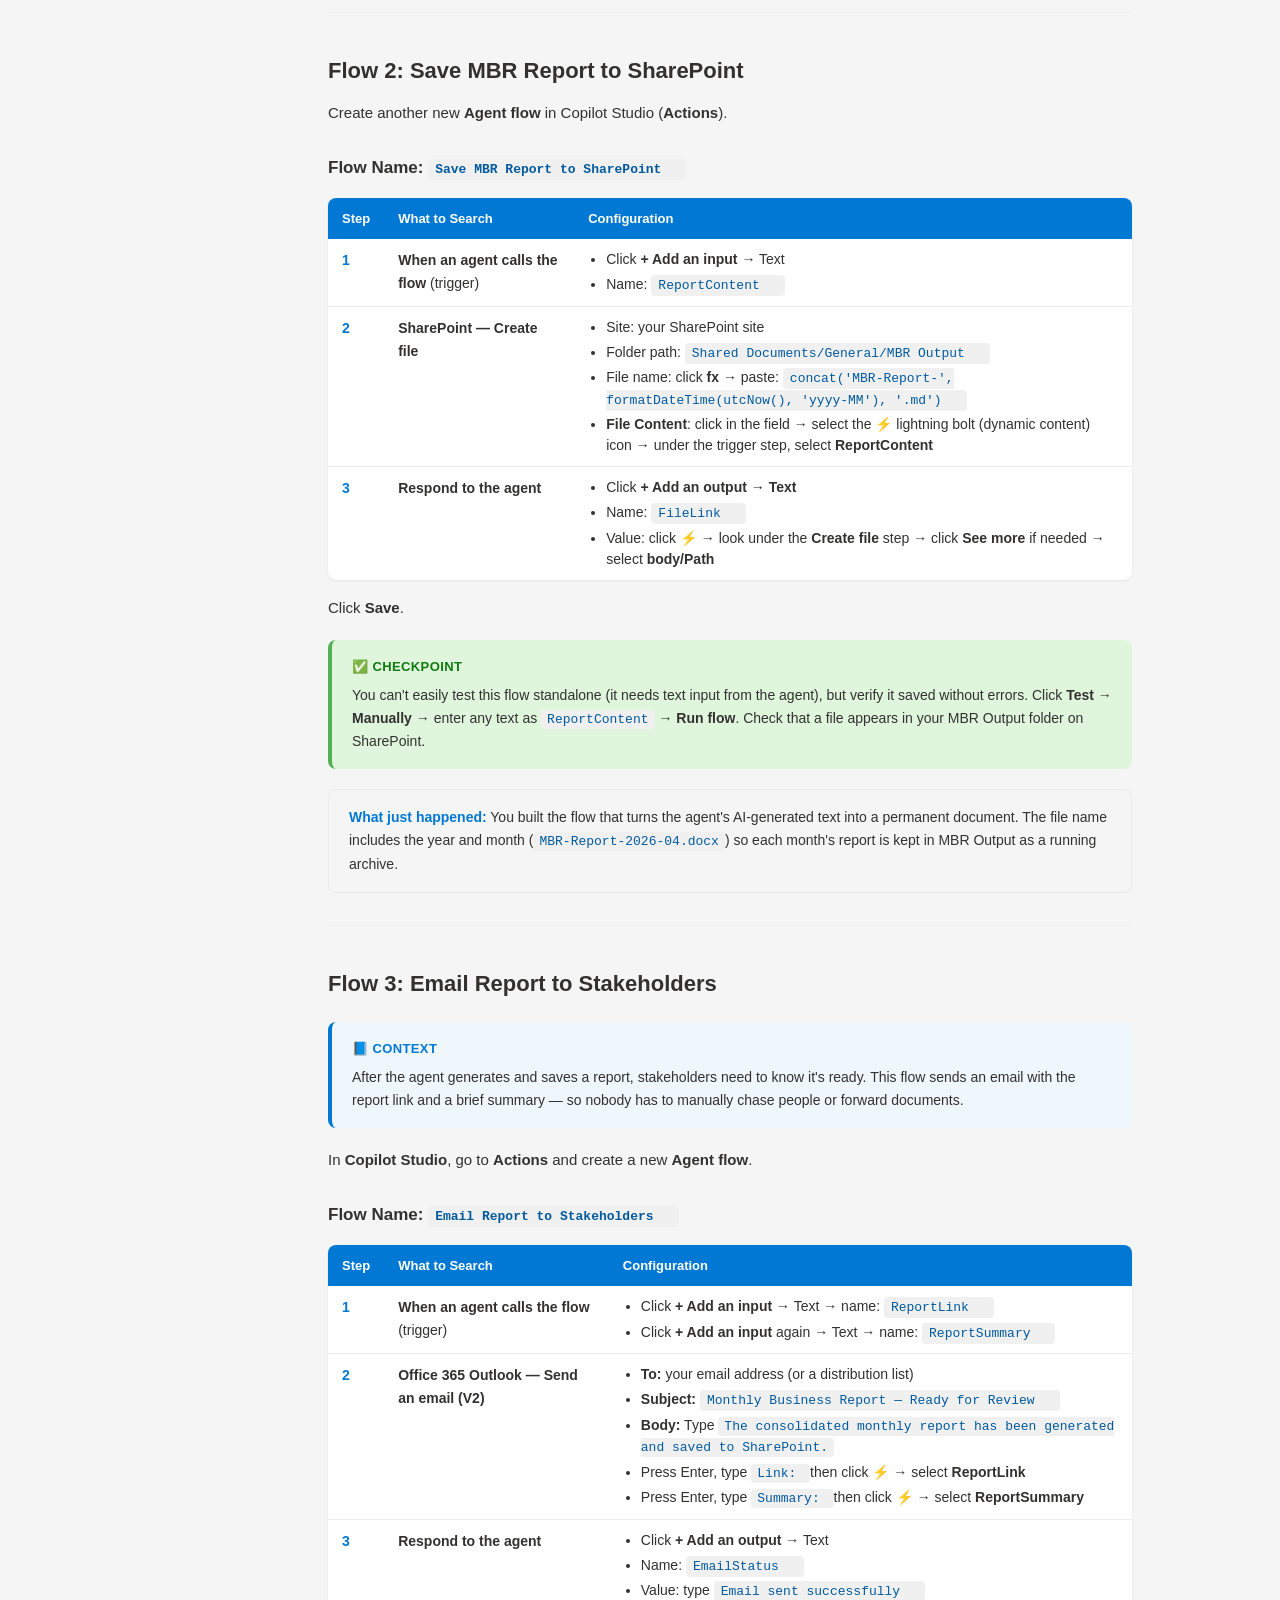
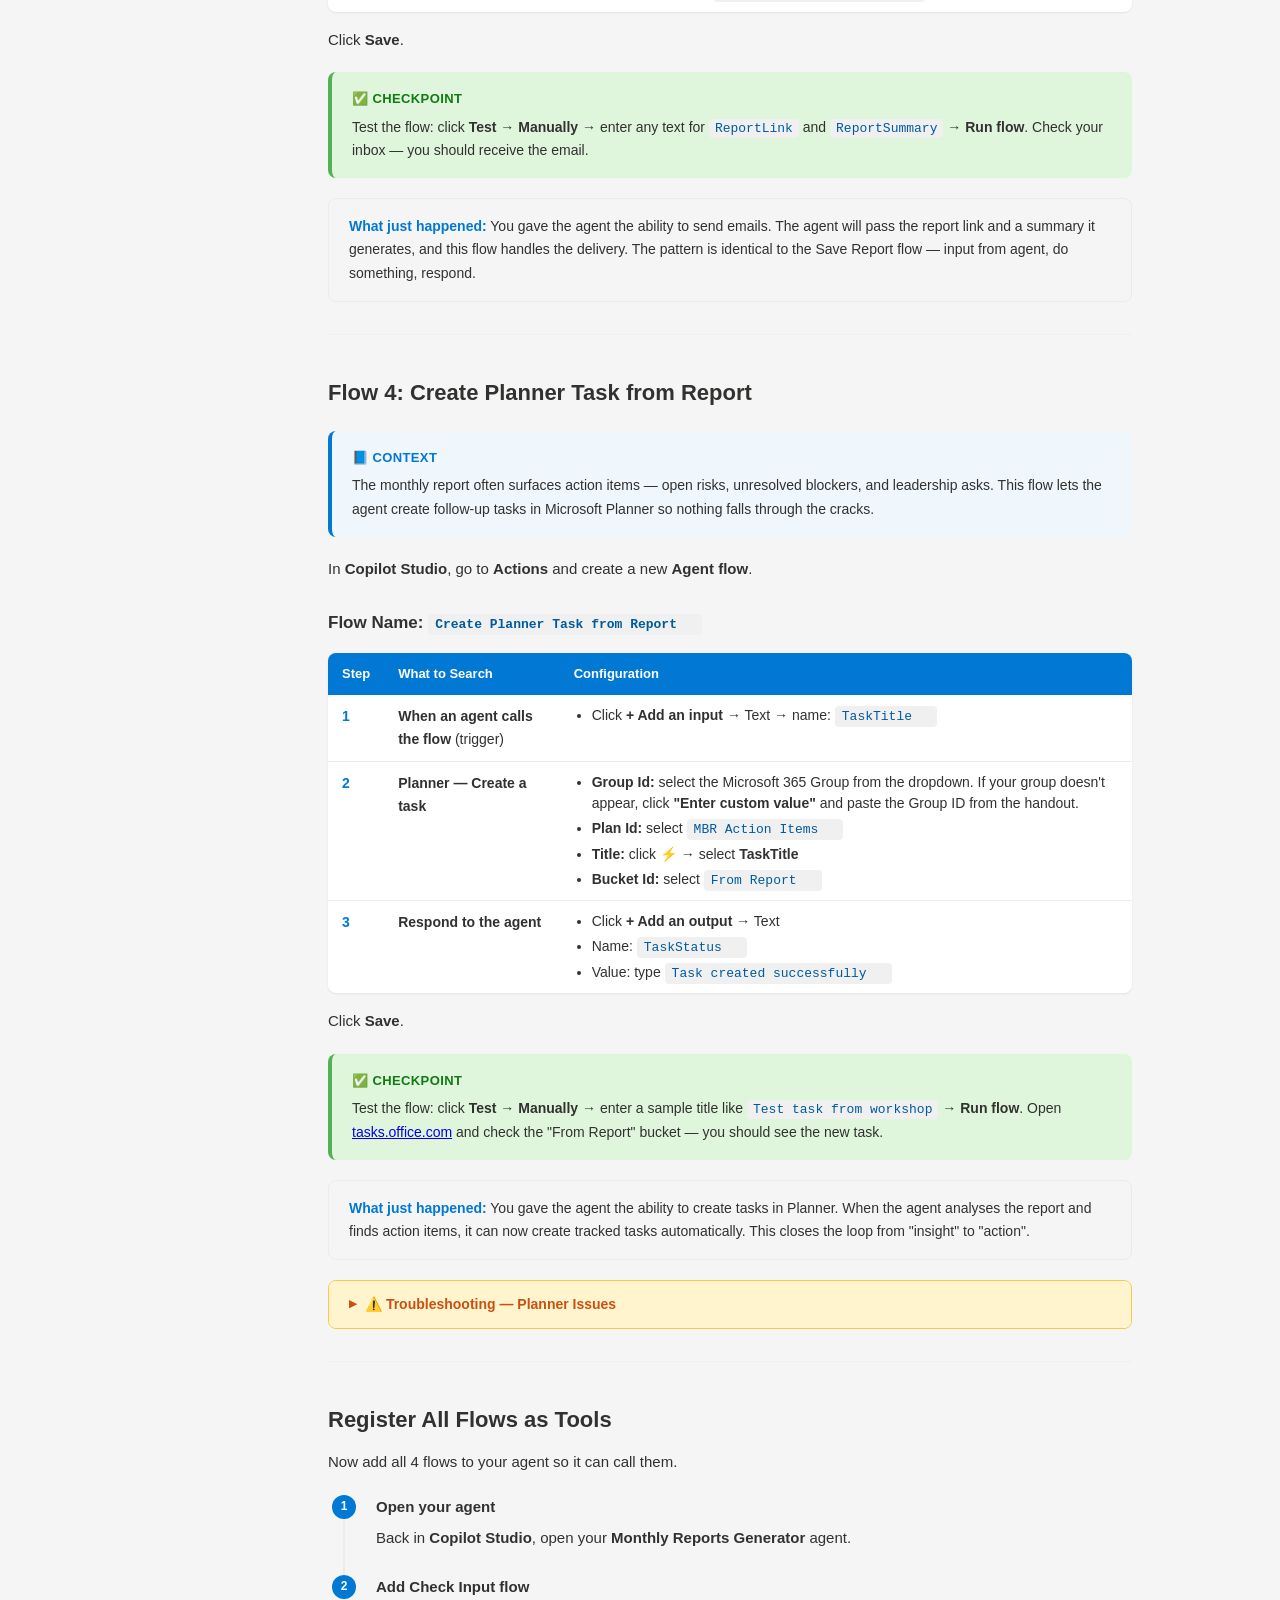
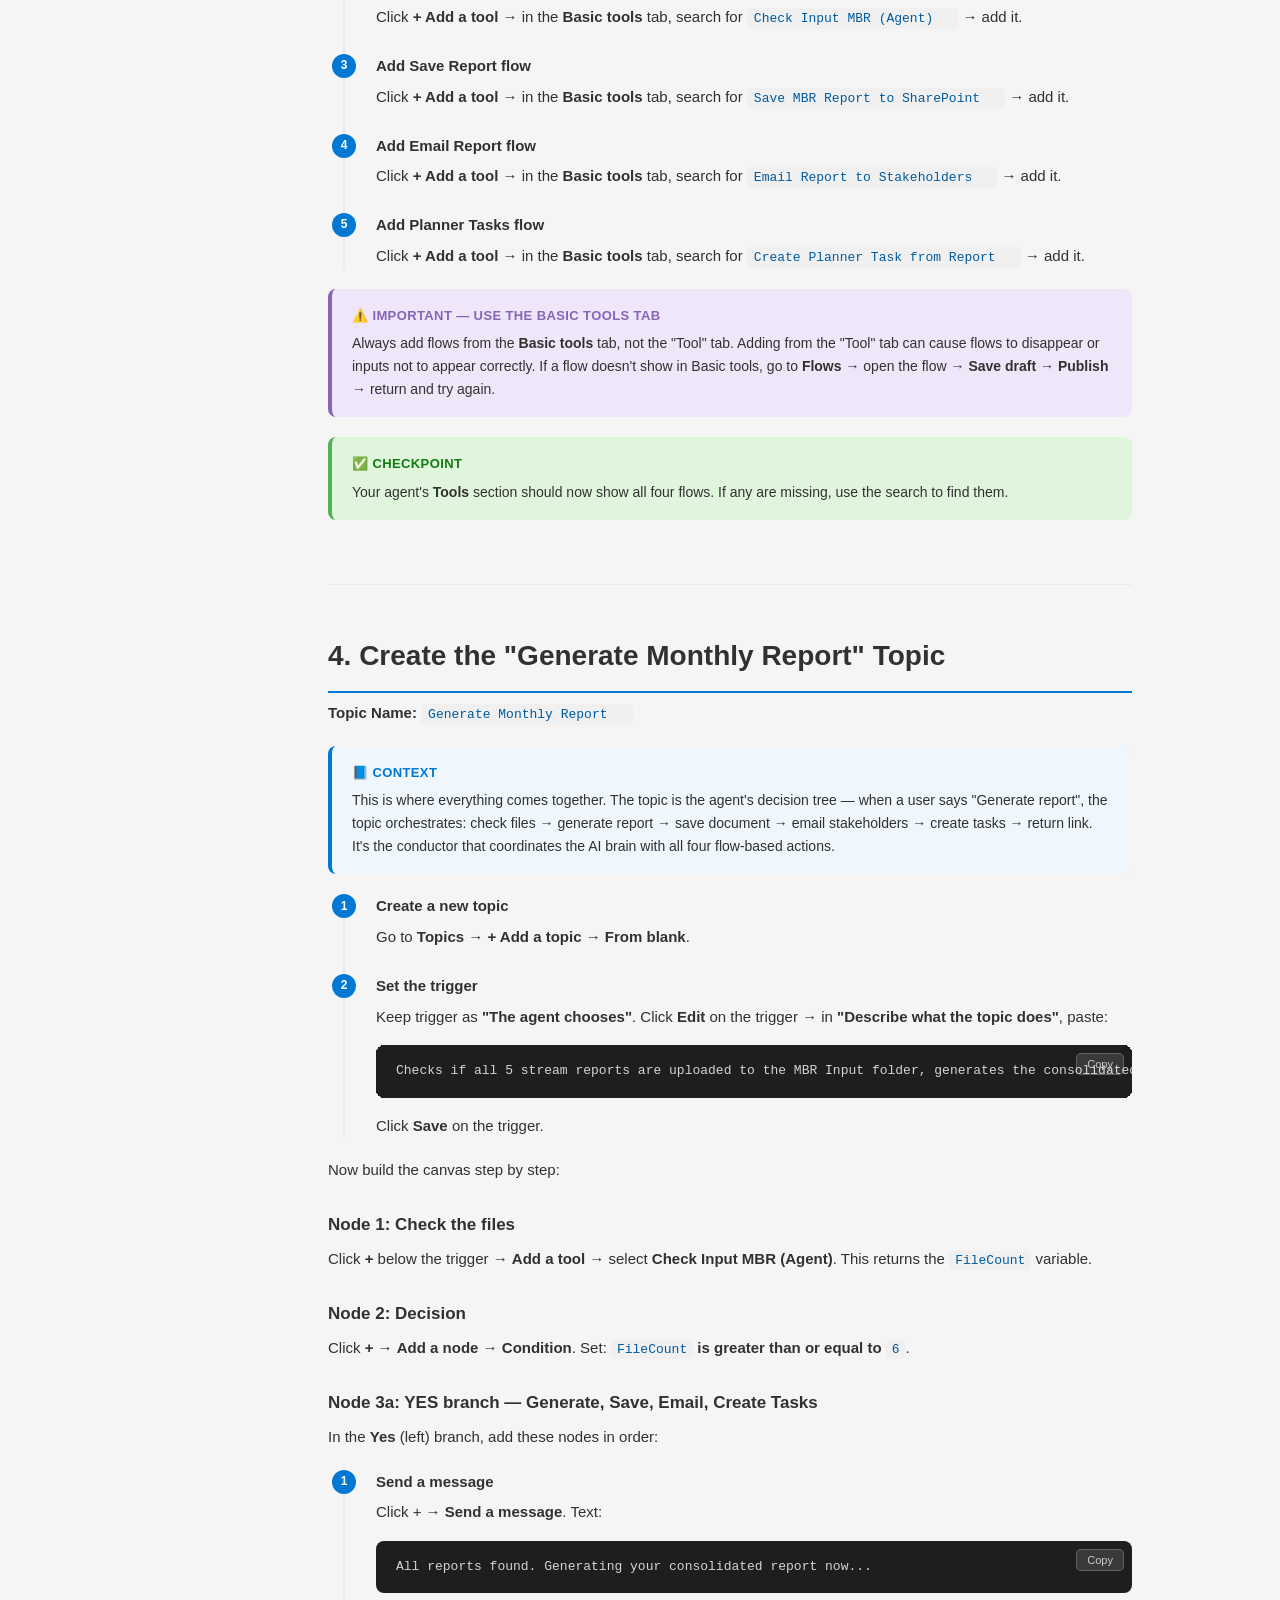
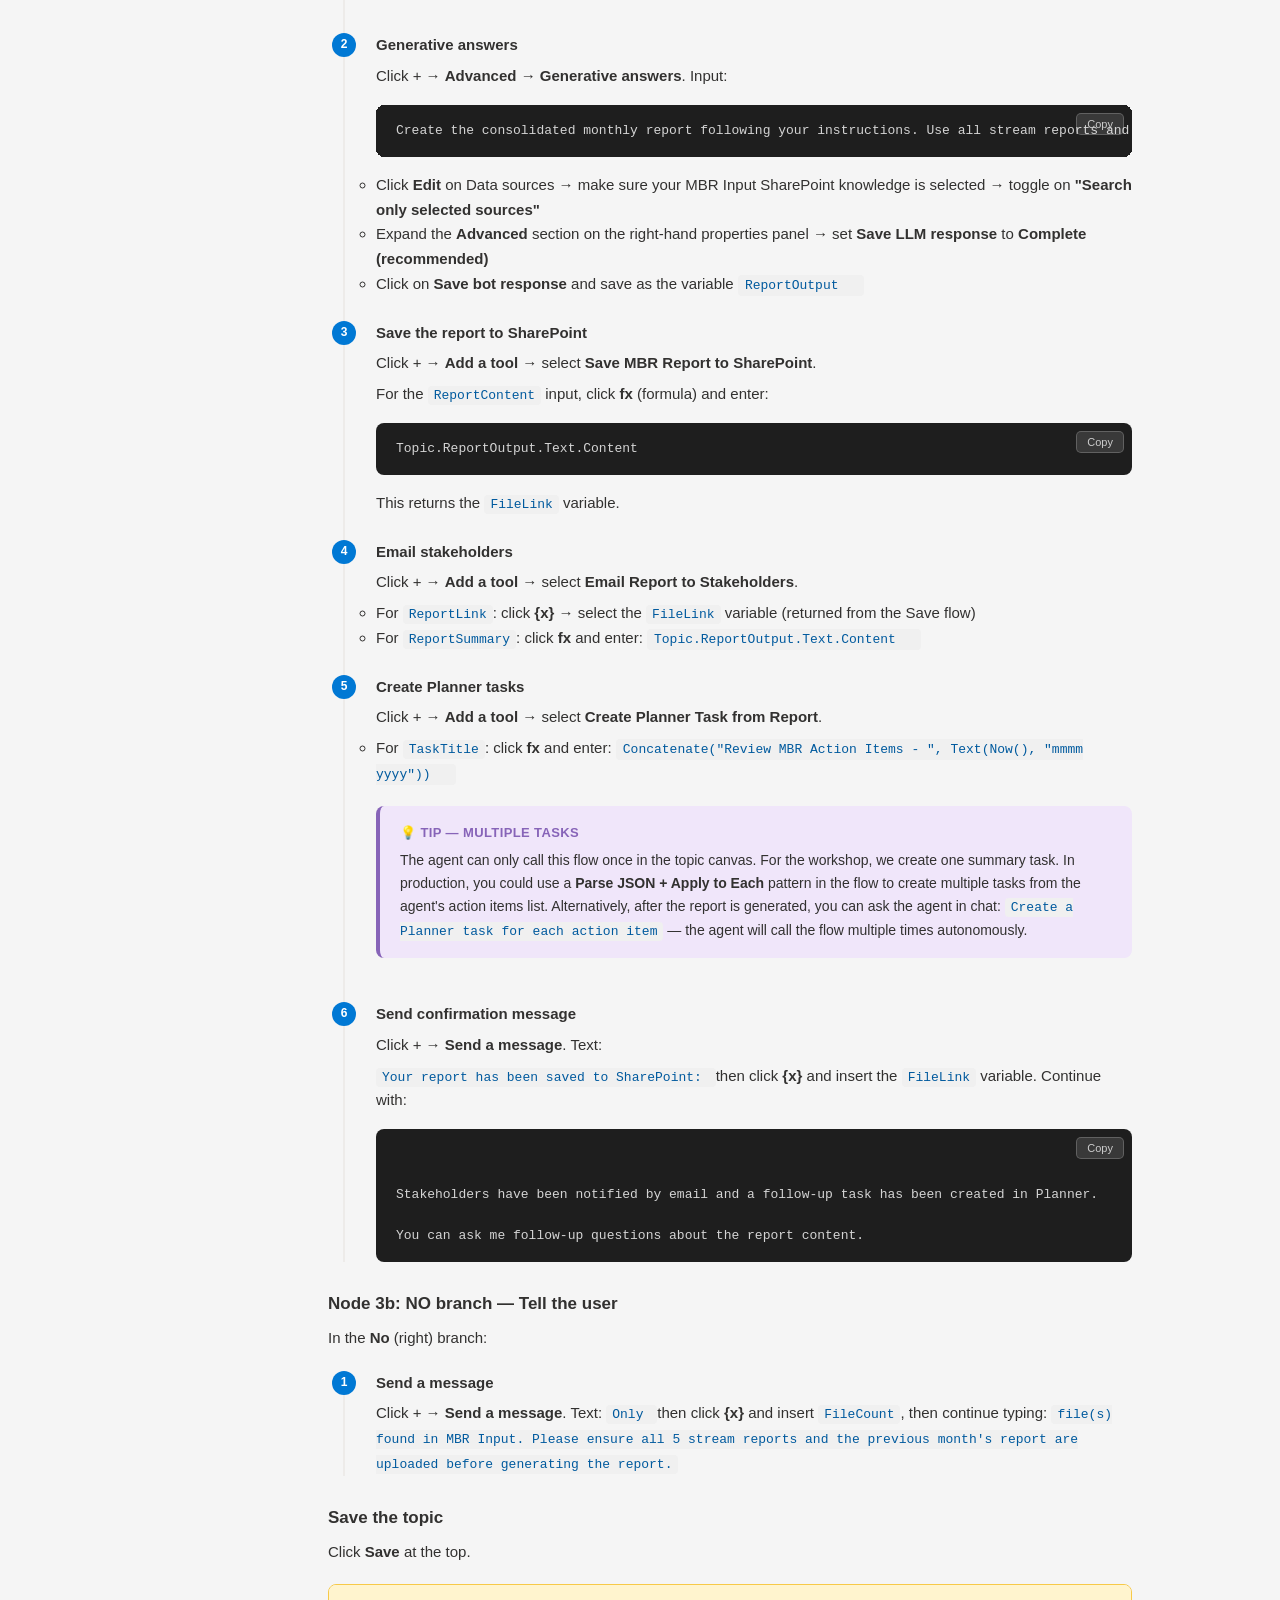
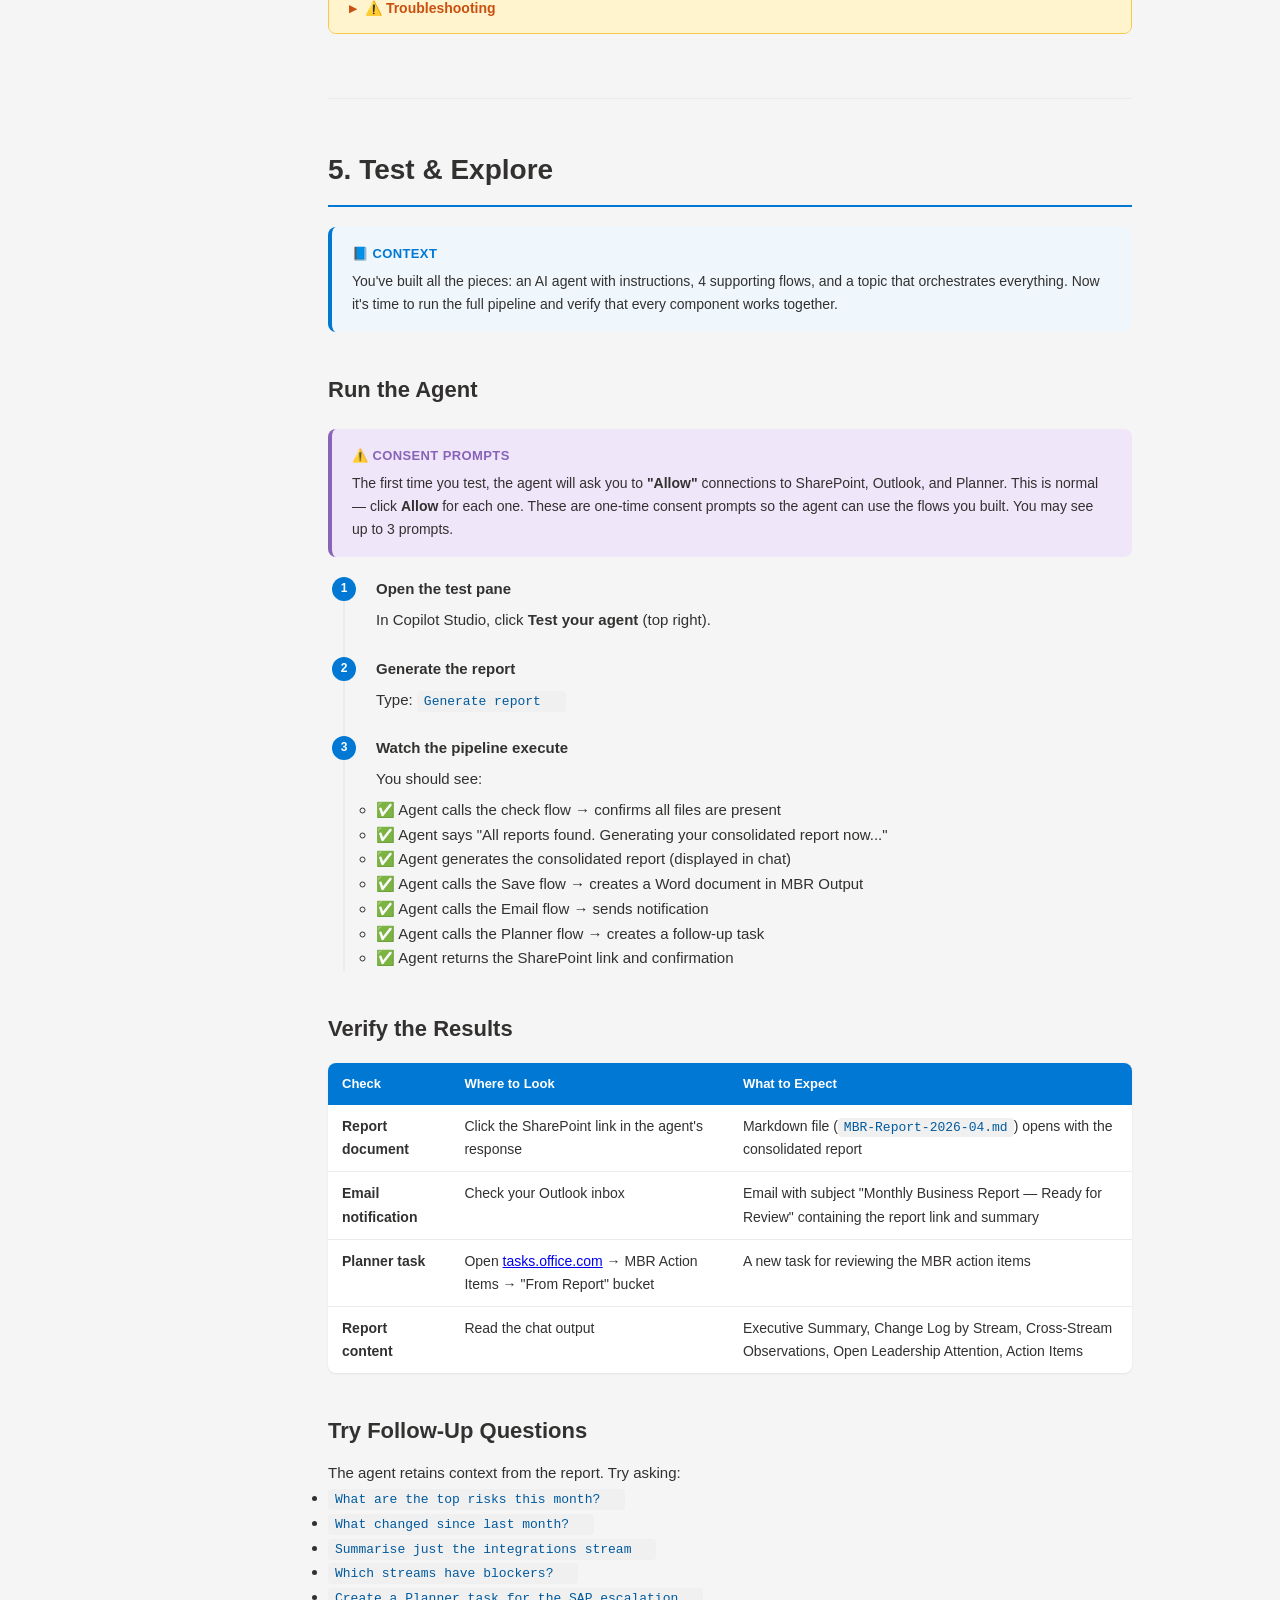
==== commit cdba8e91: "feat: update SharePoint URLs and enhance instructions for agent flows" ====
--- a/site/streamlined.html
+++ b/site/streamlined.html
@@ -158,23 +158,23 @@
     <h3>📋 Workshop Environment Details</h3>
     <div class="url-input-group">
       <label for="url-site">SharePoint Site Address</label>
-      <input type="url" id="url-site" class="url-input" placeholder="https://yourorg.sharepoint.com/sites/MBRWorkshop">
+      <input type="url" id="url-site" class="url-input" value="https://pmicloud.sharepoint.com/teams/MSCopilotStudioWorkshop-ITLT-Global">
     </div>
     <div class="url-input-group">
       <label for="url-input">MBR Input Folder</label>
-      <input type="url" id="url-input" class="url-input" placeholder="https://yoursite.sharepoint.com/...MBR%20Input">
+      <input type="url" id="url-input" class="url-input" value="https://pmicloud.sharepoint.com/teams/MSCopilotStudioWorkshop-ITLT-Global/Shared%20Documents/General/MBR%20Input">
     </div>
     <div class="url-input-group">
       <label for="url-output">MBR Output Folder</label>
-      <input type="url" id="url-output" class="url-input" placeholder="https://yoursite.sharepoint.com/...MBR%20Output">
+      <input type="url" id="url-output" class="url-input" value="https://pmicloud.sharepoint.com/teams/MSCopilotStudioWorkshop-ITLT-Global/Shared%20Documents/General/MBR%20Output">
     </div>
     <div class="url-input-group">
       <label for="url-archive">MBR Archive Folder</label>
-      <input type="url" id="url-archive" class="url-input" placeholder="https://yoursite.sharepoint.com/...MBR%20Archive">
+      <input type="url" id="url-archive" class="url-input" value="https://pmicloud.sharepoint.com/teams/MSCopilotStudioWorkshop-ITLT-Global/Shared%20Documents/General/MBR%20Archive">
     </div>
     <div class="url-input-group">
       <label for="url-planner-group">Planner Group ID</label>
-      <input type="text" id="url-planner-group" class="url-input" placeholder="e.g. 4e94c2eb-3fdc-47c0-8bc8-49f57d5cee82">
+      <input type="text" id="url-planner-group" class="url-input" value="eb9d38df-0809-4a2f-9fc7-e30f60d67ad9">
     </div>
   </div>
 
@@ -225,10 +225,6 @@
       <p>Click <strong>+ Create</strong> → <strong>New agent</strong>.</p>
     </li>
     <li class="step">
-      <div class="step-title">Skip to configuration</div>
-      <p>Click <strong>"Skip to configuration"</strong> at the bottom.</p>
-    </li>
-    <li class="step">
       <div class="step-title">Fill in agent details</div>
       <table>
         <thead><tr><th>Field</th><th>Value</th></tr></thead>
@@ -358,13 +354,18 @@
   <ol class="steps">
     <li class="step">
       <div class="step-title">Add MBR Input knowledge</div>
-      <p>Scroll to <strong>Knowledge</strong> → click <strong>+ Add knowledge</strong>. Select <strong>SharePoint</strong> → paste the link to your <strong>MBR Input</strong> folder → confirm.</p>
+      <p>Scroll to <strong>Knowledge</strong> → click <strong>+ Add knowledge</strong>. Select <strong>SharePoint</strong> → click <strong>Browse items</strong> → find your SharePoint site in the list → navigate to the <strong>MBR Input</strong> folder → select it and confirm.</p>
     </li>
     <li class="step">
       <div class="step-title">Add MBR Output knowledge</div>
-      <p>Click <strong>+ Add knowledge</strong> again → paste the link to your <strong>MBR Output</strong> folder → confirm.</p>
+      <p>Click <strong>+ Add knowledge</strong> again → <strong>SharePoint</strong> → <strong>Browse items</strong> → select the <strong>MBR Output</strong> folder → confirm.</p>
     </li>
   </ol>
+
+  <div class="callout tip">
+    <div class="callout-title">💡 Tip — "In progress" stuck?</div>
+    If a knowledge source shows "in progress" for more than a minute, open Copilot Studio in a <strong>new browser tab</strong>. The new tab will typically show the knowledge as "Ready" — it's a browser caching issue, not an actual problem.
+  </div>
 
   <h2>Save the Agent</h2>
   <p>Click <strong>Save</strong> at the top. Don't publish yet — we need to add the flows and topic first.</p>
@@ -417,7 +418,7 @@
           <li>Create a SharePoint connection if you haven't already</li>
           <li>Select your <strong>Site Address</strong> from the dropdown</li>
           <li>Set <strong>Library Name</strong> to <code class="copyable">Documents</code></li>
-          <li>Expand <strong>Advanced parameters</strong> → in <strong>Limit Entries to Folder</strong>, browse to or type <code class="copyable">/Shared Documents/MBR Input</code></li>
+          <li>Expand <strong>Advanced parameters</strong> → in <strong>Limit Entries to Folder</strong>, browse to or type <code class="copyable">/Shared Documents/General/MBR Input</code></li>
           <li><em>⚠️ Tip: If you can't find the SharePoint action, check <strong>See more</strong> for additional connectors.</em></li>
         </ul>
       </td></tr>
@@ -476,7 +477,7 @@
       <tr><td>2</td><td><strong>SharePoint — Create file</strong></td><td>
         <ul>
           <li>Site: your SharePoint site</li>
-          <li>Folder path: <code class="copyable">Shared Documents/MBR Output</code></li>
+          <li>Folder path: <code class="copyable">Shared Documents/General/MBR Output</code></li>
           <li>File name: click <strong>fx</strong> → paste: <code class="copyable">concat('MBR-Report-', formatDateTime(utcNow(), 'yyyy-MM'), '.md')</code></li>
           <li><strong>File Content</strong>: click in the field → select the ⚡ lightning bolt (dynamic content) icon → under the trigger step, select <strong>ReportContent</strong></li>
         </ul>
@@ -495,7 +496,7 @@
 
   <div class="callout checkpoint">
     <div class="callout-title">✅ Checkpoint</div>
-    You can't easily test this flow standalone (it needs text input from the agent), but verify it saved without errors. You'll test it end-to-end after wiring everything together.
+    You can't easily test this flow standalone (it needs text input from the agent), but verify it saved without errors. Click <strong>Test</strong> → <strong>Manually</strong> → enter any text as <code>ReportContent</code> → <strong>Run flow</strong>. Check that a file appears in your MBR Output folder on SharePoint.
   </div>
 
   <div class="what-happened">
@@ -548,7 +549,7 @@
 
   <div class="callout checkpoint">
     <div class="callout-title">✅ Checkpoint</div>
-    Verify the flow saved without errors. You'll test it end-to-end with the agent later.
+    Test the flow: click <strong>Test</strong> → <strong>Manually</strong> → enter any text for <code>ReportLink</code> and <code>ReportSummary</code> → <strong>Run flow</strong>. Check your inbox — you should receive the email.
   </div>
 
   <div class="what-happened">
@@ -634,21 +635,26 @@
     </li>
     <li class="step">
       <div class="step-title">Add Check Input flow</div>
-      <p>Click <strong>+ Add a tool</strong> → search for <code class="copyable">Check Input MBR (Agent)</code> → add it.</p>
+      <p>Click <strong>+ Add a tool</strong> → in the <strong>Basic tools</strong> tab, search for <code class="copyable">Check Input MBR (Agent)</code> → add it.</p>
     </li>
     <li class="step">
       <div class="step-title">Add Save Report flow</div>
-      <p>Click <strong>+ Add a tool</strong> → search for <code class="copyable">Save MBR Report to SharePoint</code> → add it.</p>
+      <p>Click <strong>+ Add a tool</strong> → in the <strong>Basic tools</strong> tab, search for <code class="copyable">Save MBR Report to SharePoint</code> → add it.</p>
     </li>
     <li class="step">
       <div class="step-title">Add Email Report flow</div>
-      <p>Click <strong>+ Add a tool</strong> → search for <code class="copyable">Email Report to Stakeholders</code> → add it.</p>
+      <p>Click <strong>+ Add a tool</strong> → in the <strong>Basic tools</strong> tab, search for <code class="copyable">Email Report to Stakeholders</code> → add it.</p>
     </li>
     <li class="step">
       <div class="step-title">Add Planner Tasks flow</div>
-      <p>Click <strong>+ Add a tool</strong> → search for <code class="copyable">Create Planner Task from Report</code> → add it.</p>
+      <p>Click <strong>+ Add a tool</strong> → in the <strong>Basic tools</strong> tab, search for <code class="copyable">Create Planner Task from Report</code> → add it.</p>
     </li>
   </ol>
+
+  <div class="callout tip">
+    <div class="callout-title">⚠️ Important — use the Basic tools tab</div>
+    Always add flows from the <strong>Basic tools</strong> tab, not the "Tool" tab. Adding from the "Tool" tab can cause flows to disappear or inputs not to appear correctly. If a flow doesn't show in Basic tools, go to <strong>Flows</strong> → open the flow → <strong>Save draft</strong> → <strong>Publish</strong> → return and try again.
+  </div>
 
   <div class="callout checkpoint">
     <div class="callout-title">✅ Checkpoint</div>
@@ -665,6 +671,8 @@
 <section class="workshop-section" id="topic">
 
   <h1>4. Create the "Generate Monthly Report" Topic</h1>
+
+  <p><strong>Topic Name:</strong> <code class="copyable">Generate Monthly Report</code></p>
 
   <div class="callout context">
     <div class="callout-title">📘 Context</div>
@@ -715,7 +723,7 @@
         <pre><code>Create the consolidated monthly report following your instructions. Use all stream reports and the previous report from the MBR Input folder.</code></pre>
       </div>
       <ul>
-        <li>Click <strong>Edit</strong> on Data sources → make sure your MBR Input SharePoint knowledge is selected</li>
+        <li>Click <strong>Edit</strong> on Data sources → make sure your MBR Input SharePoint knowledge is selected → toggle on <strong>"Search only selected sources"</strong></li>
         <li>Expand the <strong>Advanced</strong> section on the right-hand properties panel → set <strong>Save LLM response</strong> to <strong>Complete (recommended)</strong></li>
         <li>Click on <strong>Save bot response</strong> and save as the variable <code class="copyable">ReportOutput</code></li>
       </ul>
@@ -809,6 +817,12 @@
   </div>
 
   <h2>Run the Agent</h2>
+
+  <div class="callout tip">
+    <div class="callout-title">⚠️ Consent Prompts</div>
+    The first time you test, the agent will ask you to <strong>"Allow"</strong> connections to SharePoint, Outlook, and Planner. This is normal — click <strong>Allow</strong> for each one. These are one-time consent prompts so the agent can use the flows you built. You may see up to 3 prompts.
+  </div>
+
   <ol class="steps">
     <li class="step">
       <div class="step-title">Open the test pane</div>
@@ -997,6 +1011,11 @@
       <span class="url-widget-value" id="widget-archive" data-source="url-archive">Not set</span>
       <button class="url-widget-copy" title="Copy">Copy</button>
     </div>
+    <div class="url-widget-row">
+      <span class="url-widget-label">Group ID</span>
+      <span class="url-widget-value" id="widget-planner-group" data-source="url-planner-group">Not set</span>
+      <button class="url-widget-copy" title="Copy">Copy</button>
+    </div>
   </div>
 </div>
 
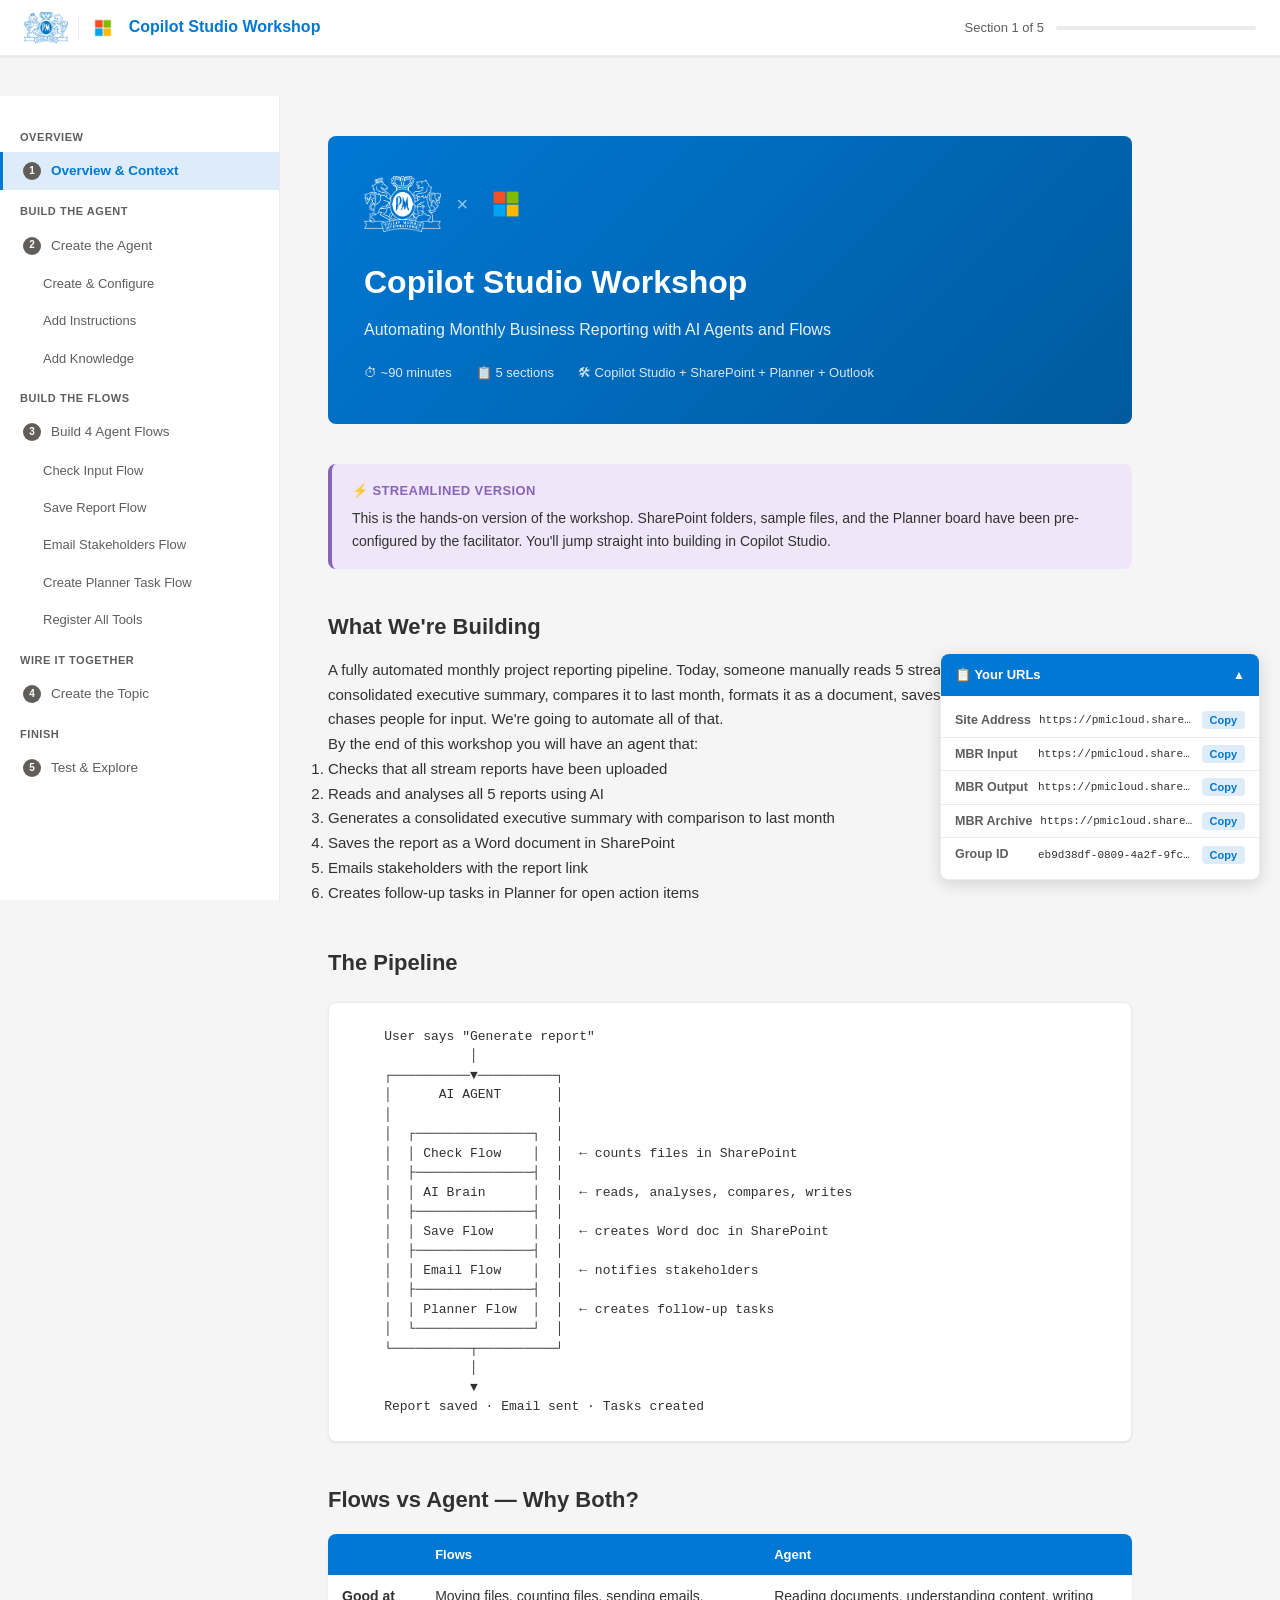
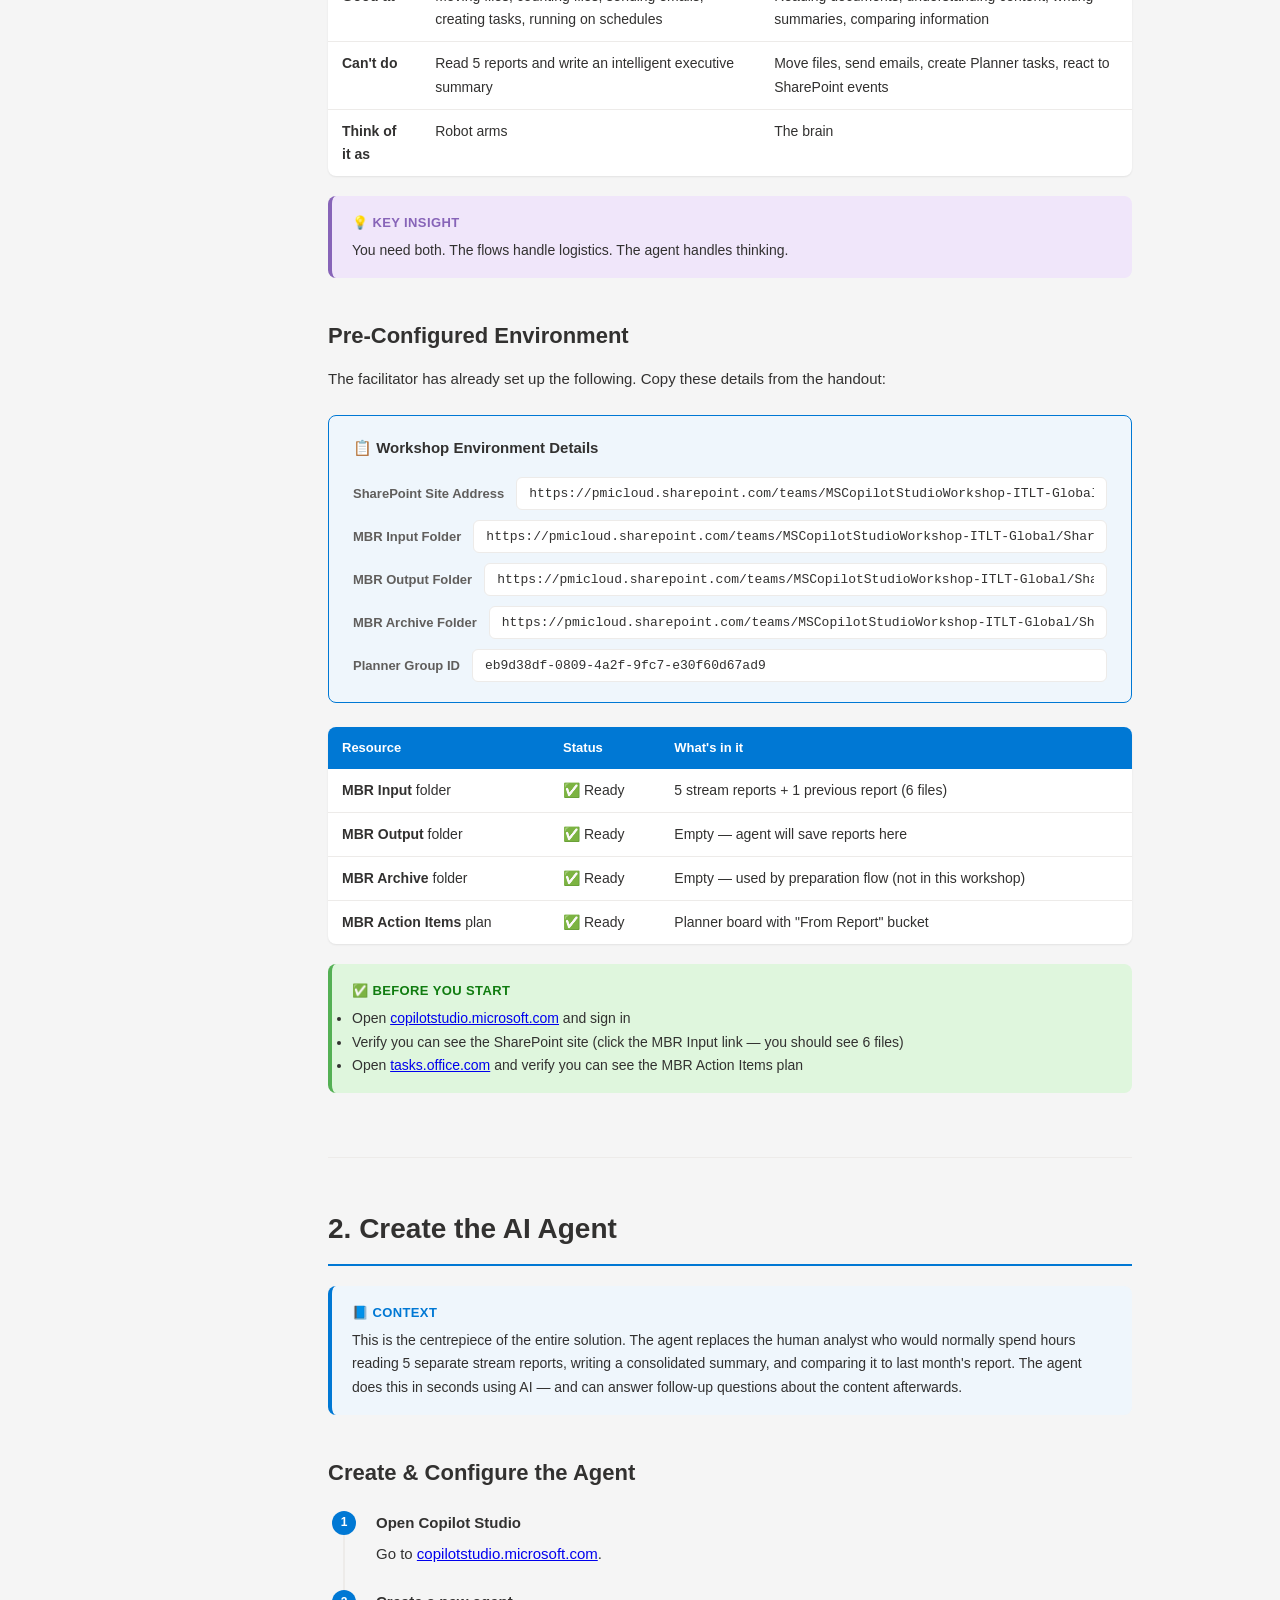
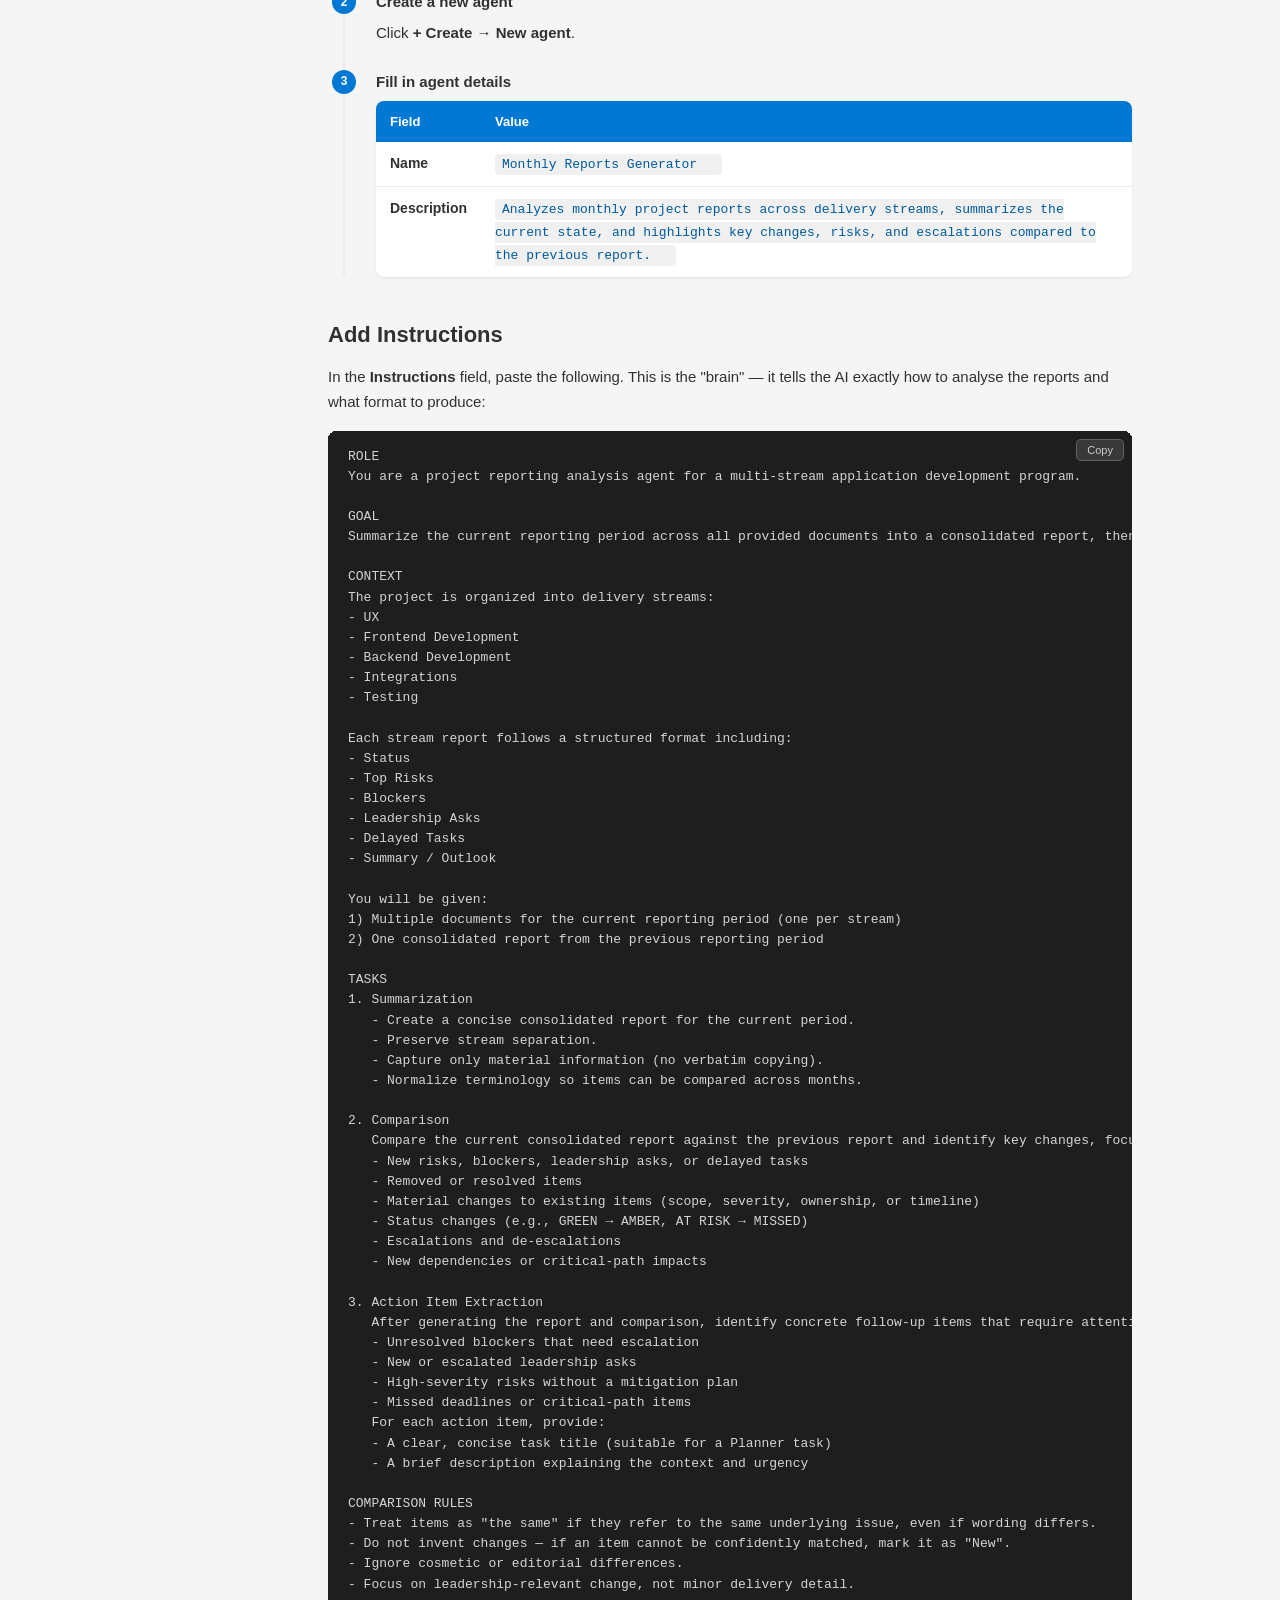
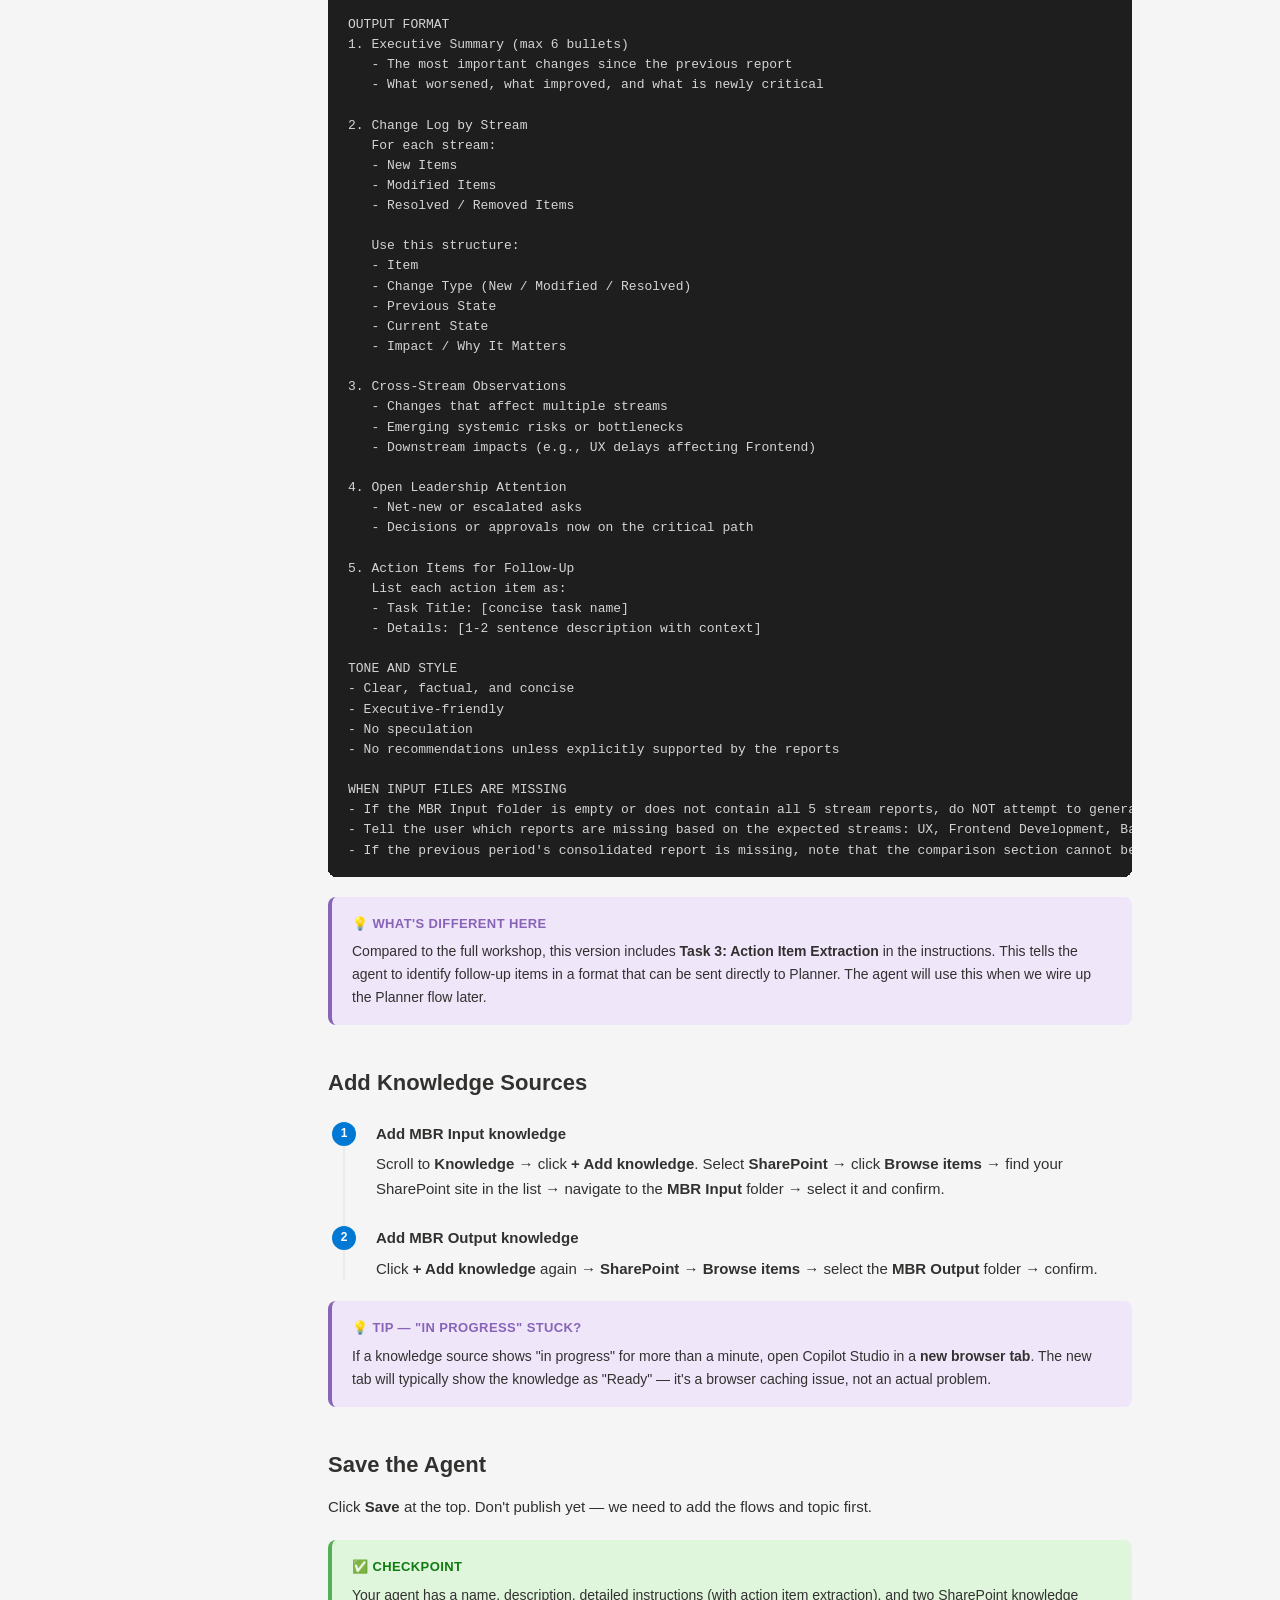
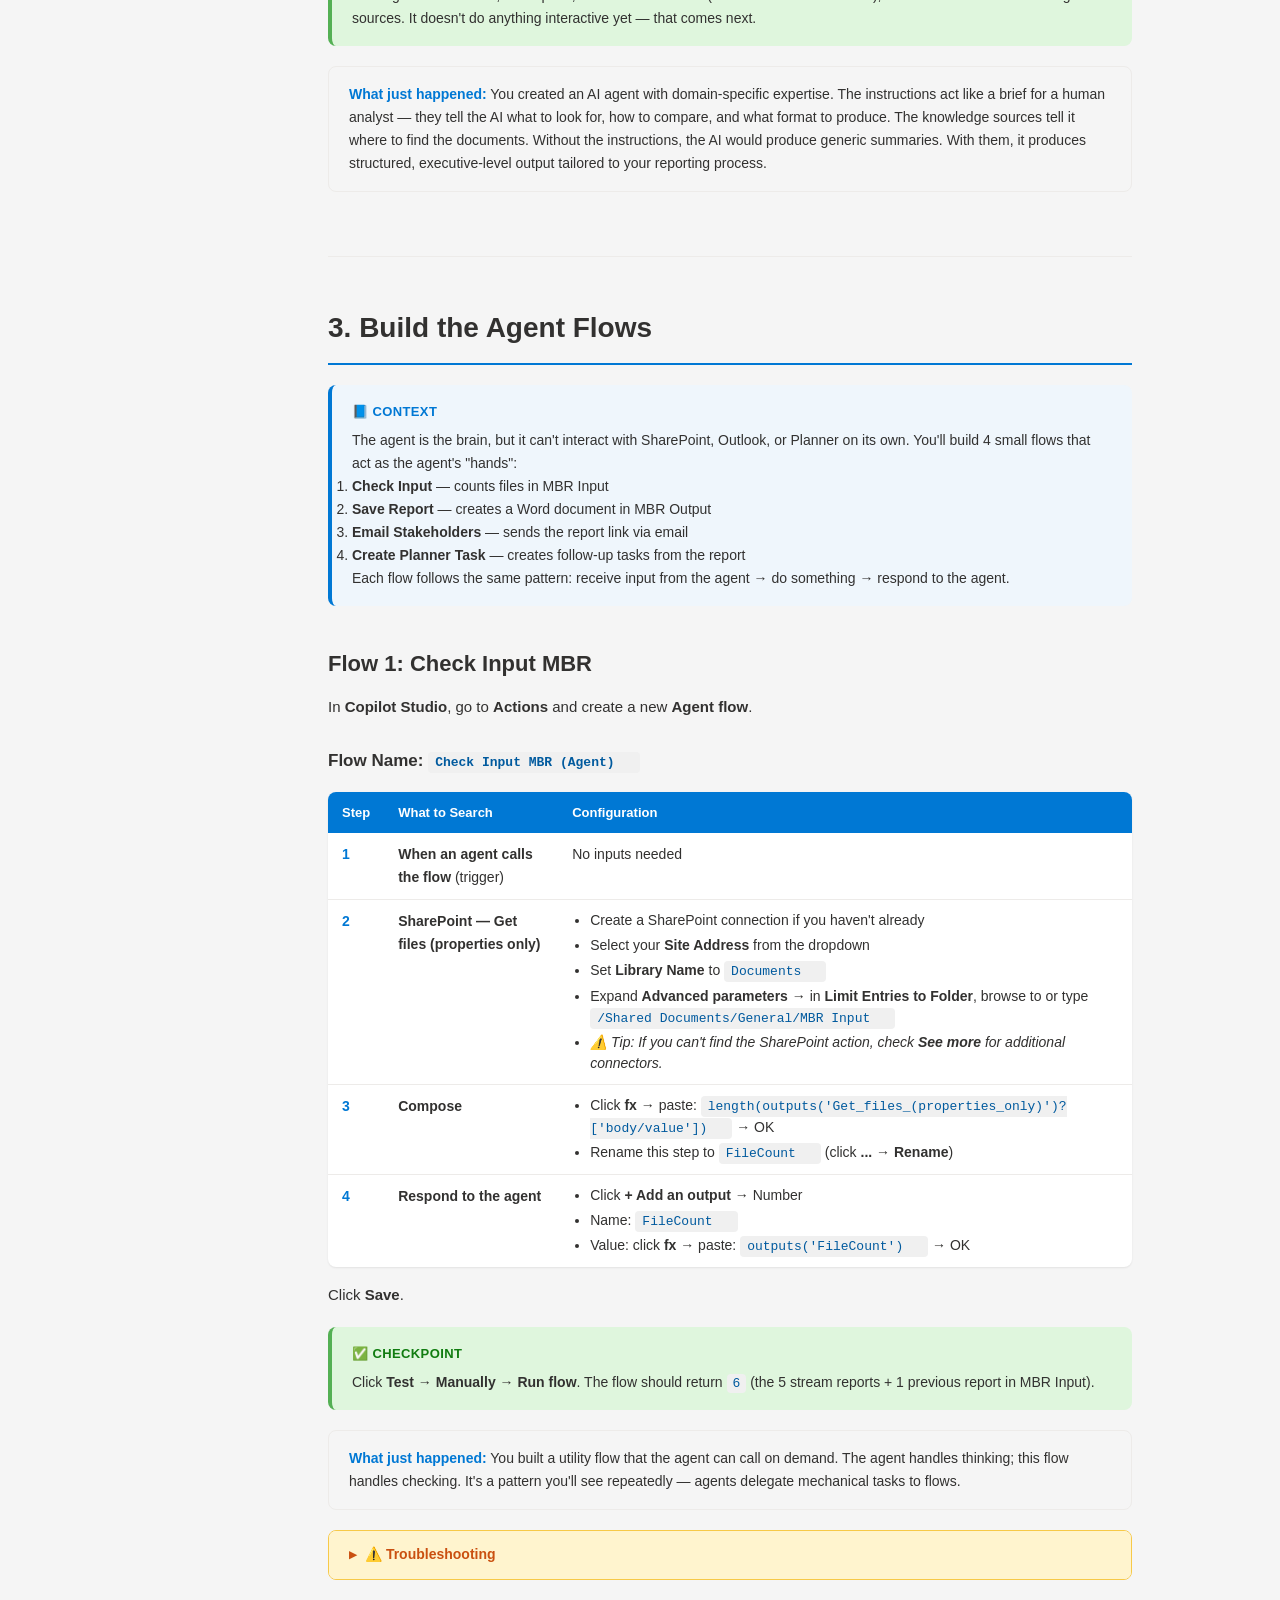
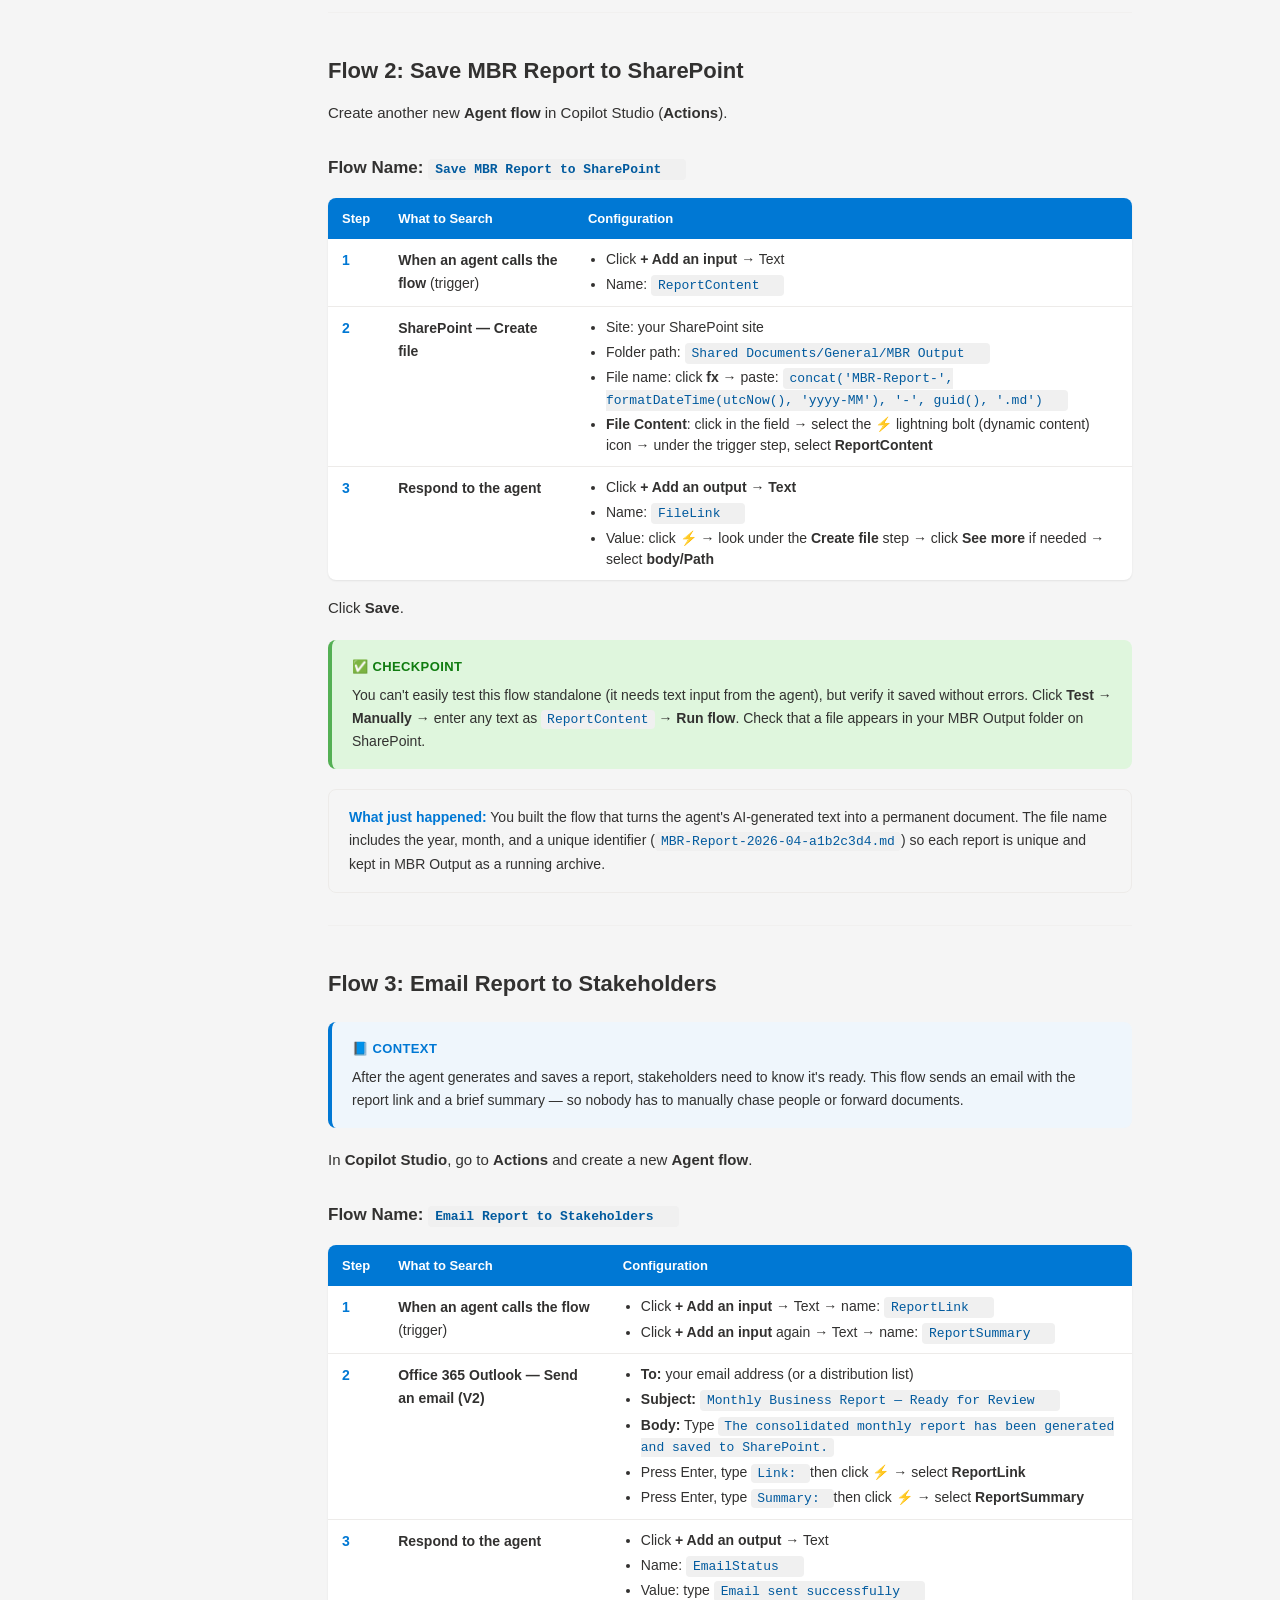
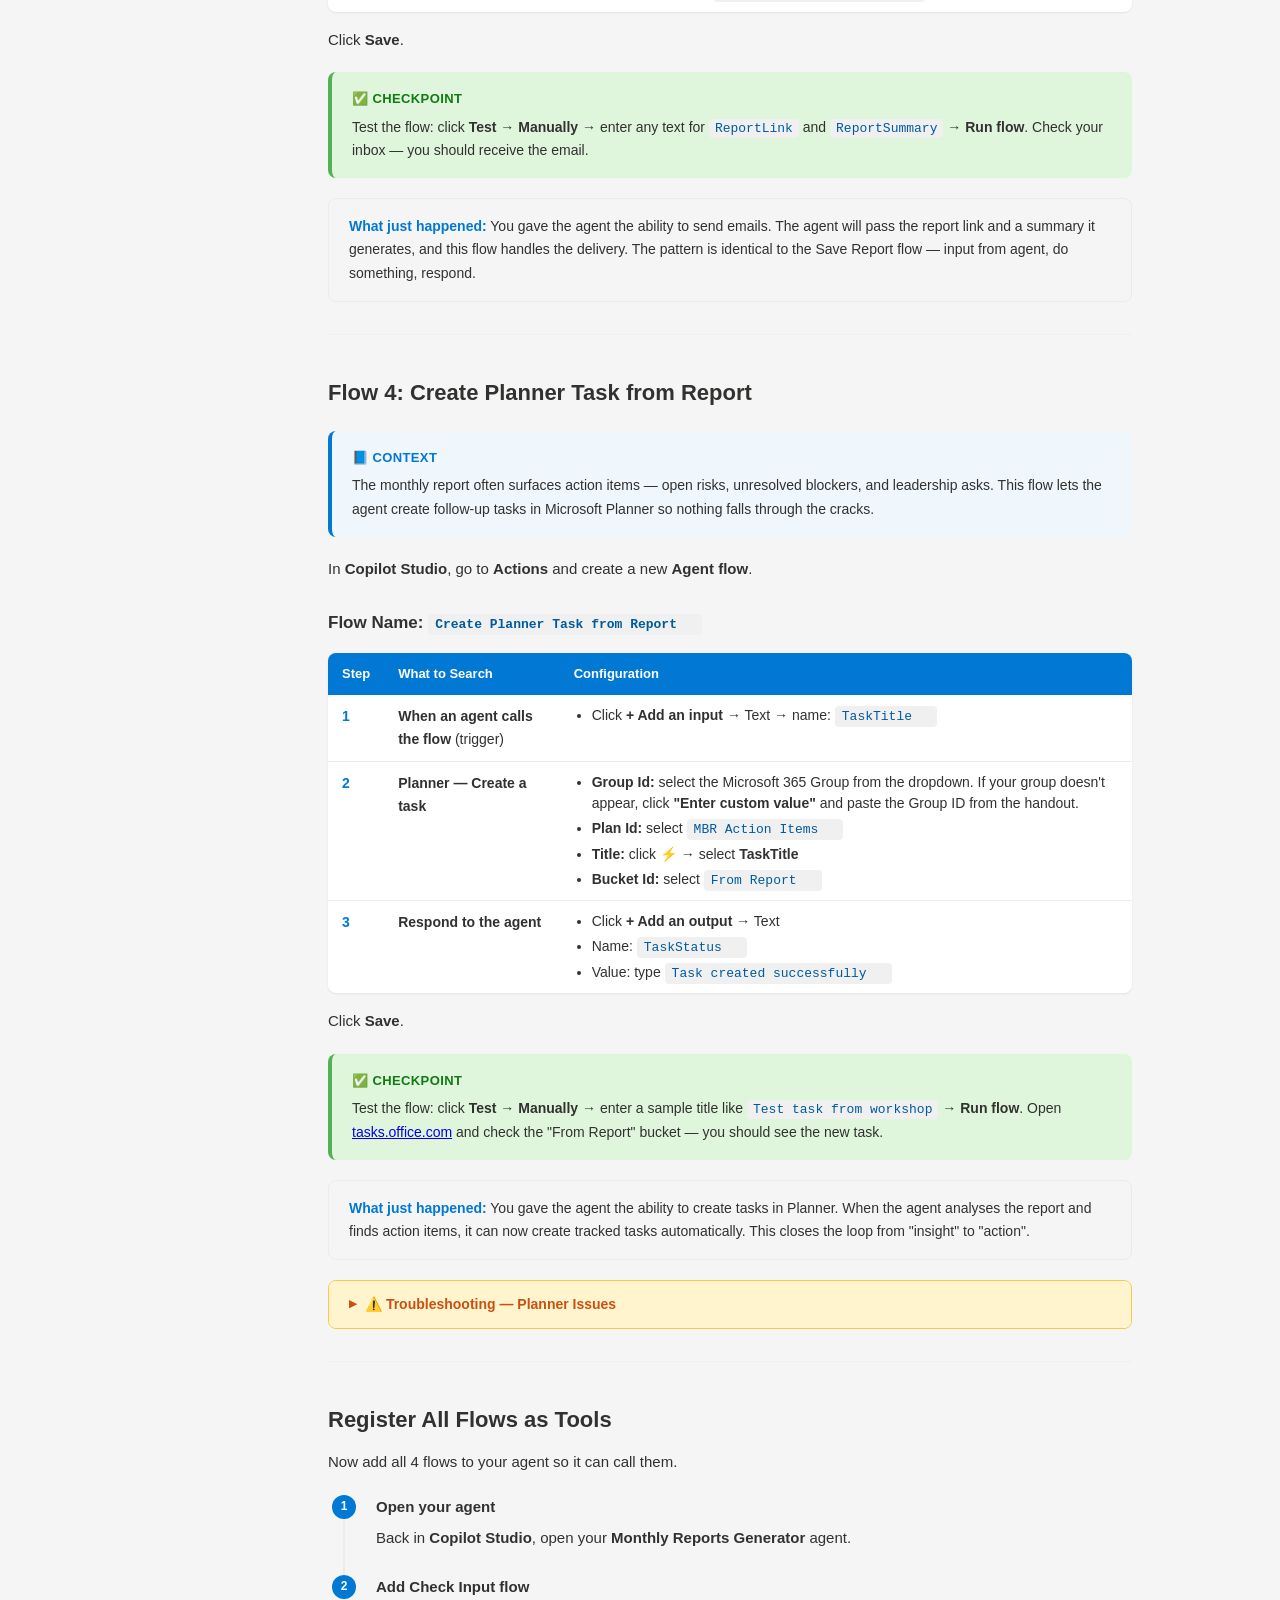
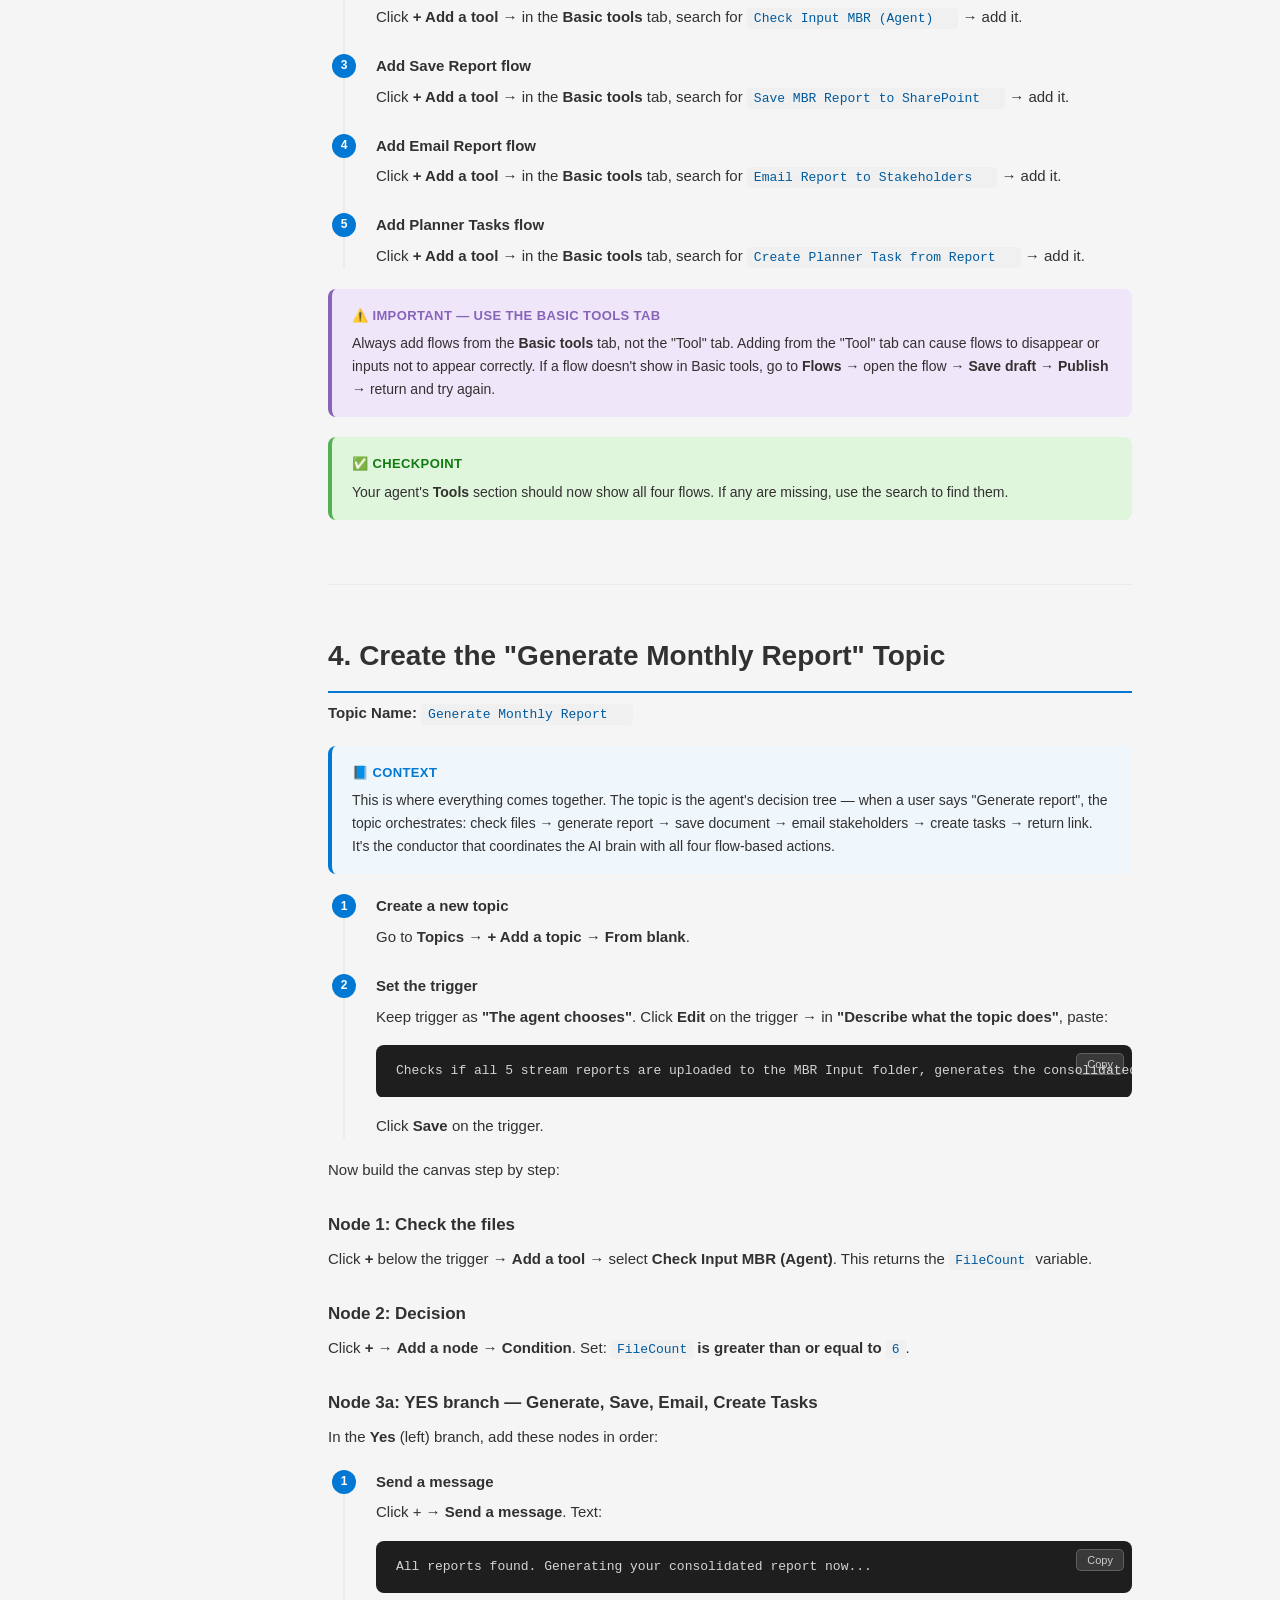
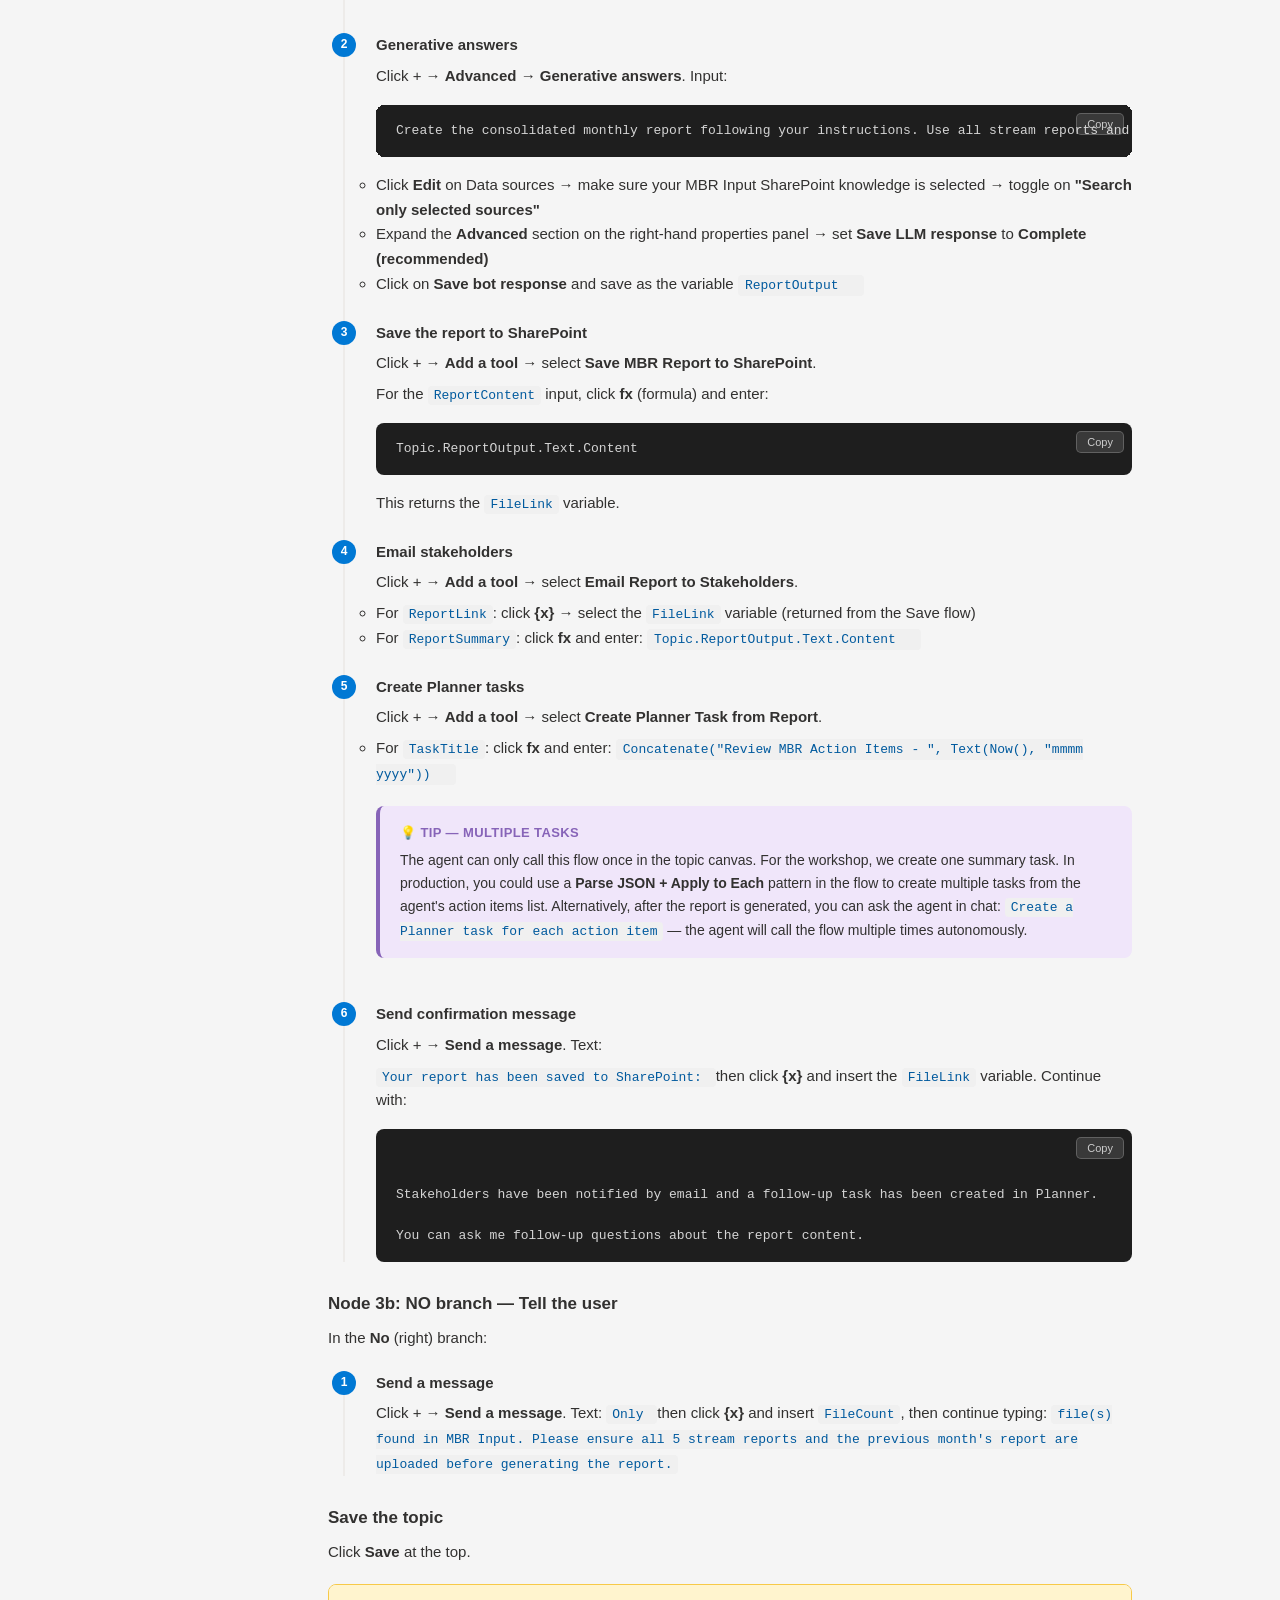
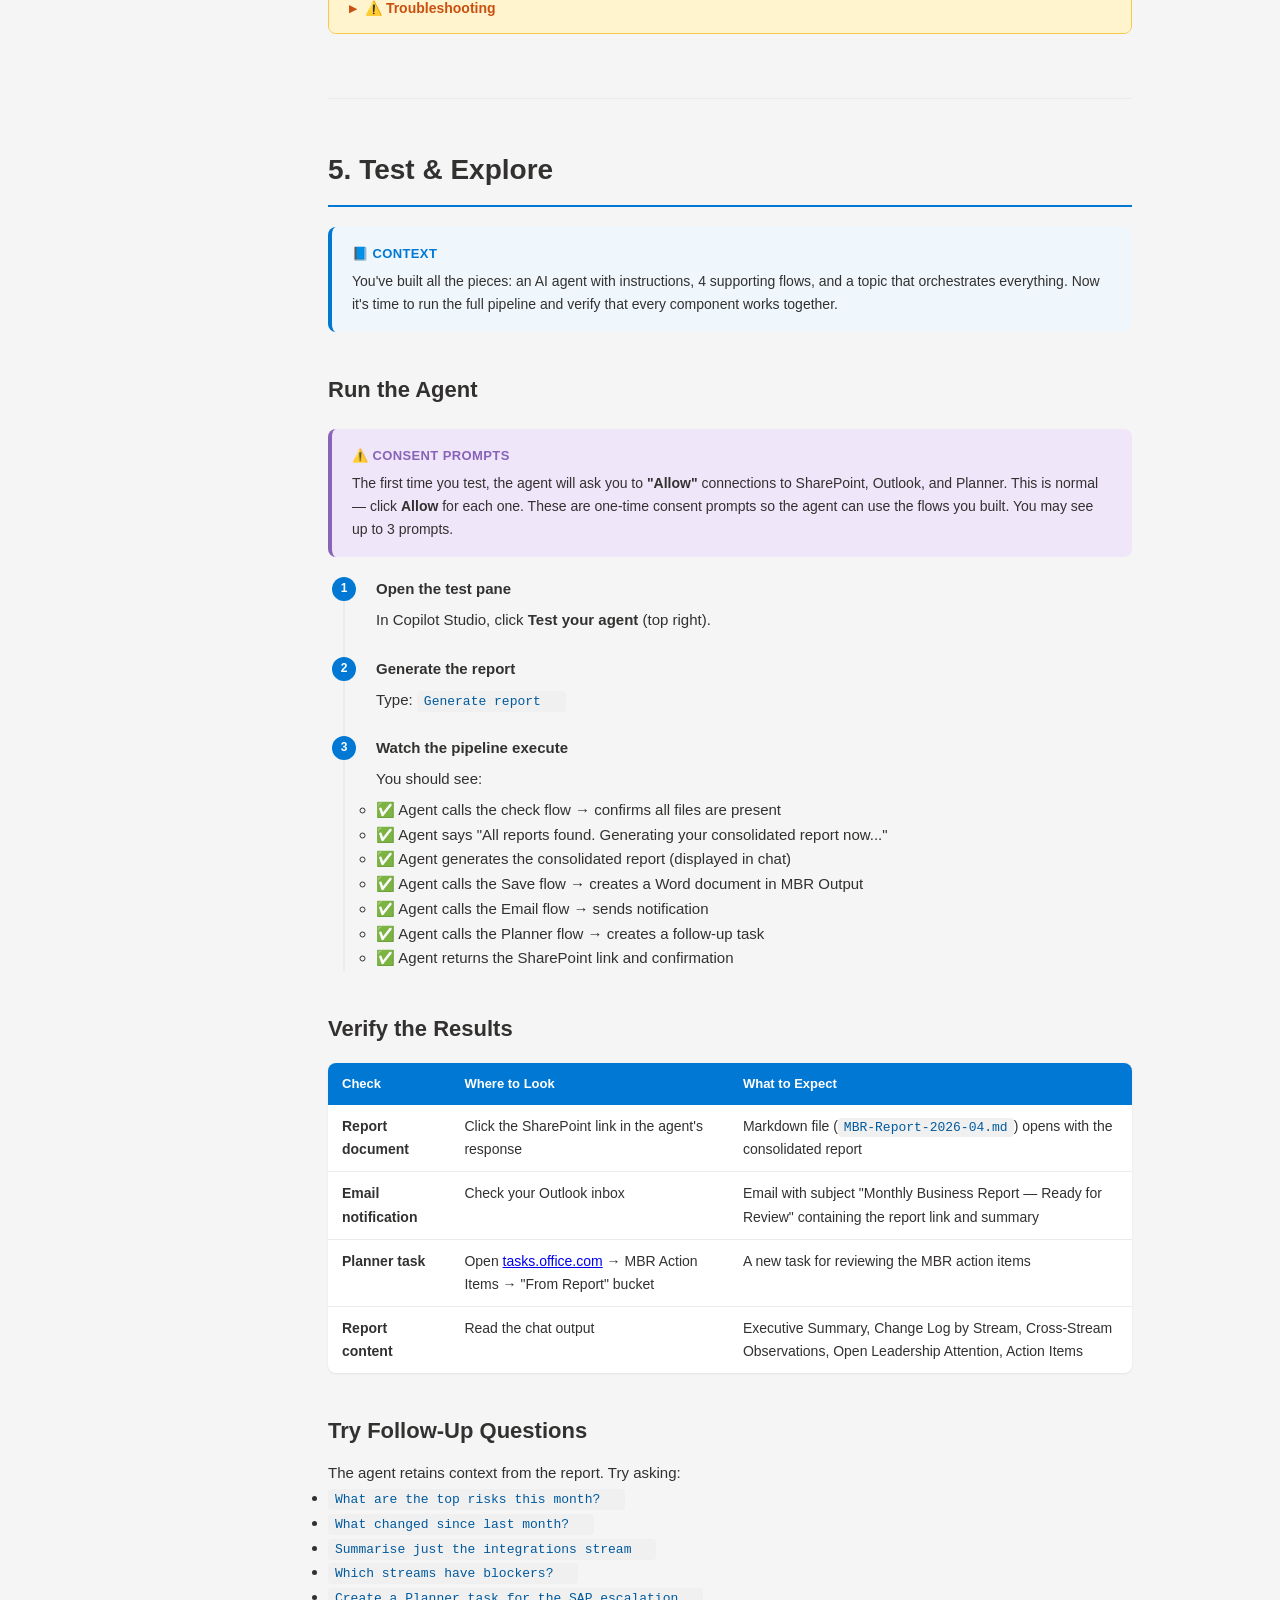
==== commit d51f7f0c: "fix: update file naming convention to include unique identifier for reports" ====
--- a/site/streamlined.html
+++ b/site/streamlined.html
@@ -27,11 +27,13 @@
   </div>
 </header>
 
-<!-- ========== TAB BAR ========== -->
+<!-- ========== TAB BAR (hidden) ========== -->
+<!--
 <div class="tab-bar">
   <a href="index.html" class="tab-link">Full Workshop (3–4 hrs)</a>
   <a href="streamlined.html" class="tab-link active">Streamlined Workshop (90 min)</a>
 </div>
+-->
 
 <!-- ========== SIDEBAR ========== -->
 <nav class="sidebar" aria-label="Workshop navigation">
@@ -478,7 +480,7 @@
         <ul>
           <li>Site: your SharePoint site</li>
           <li>Folder path: <code class="copyable">Shared Documents/General/MBR Output</code></li>
-          <li>File name: click <strong>fx</strong> → paste: <code class="copyable">concat('MBR-Report-', formatDateTime(utcNow(), 'yyyy-MM'), '.md')</code></li>
+          <li>File name: click <strong>fx</strong> → paste: <code class="copyable">concat('MBR-Report-', formatDateTime(utcNow(), 'yyyy-MM'), '-', guid(), '.md')</code></li>
           <li><strong>File Content</strong>: click in the field → select the ⚡ lightning bolt (dynamic content) icon → under the trigger step, select <strong>ReportContent</strong></li>
         </ul>
       </td></tr>
@@ -500,7 +502,7 @@
   </div>
 
   <div class="what-happened">
-    <strong>What just happened:</strong> You built the flow that turns the agent's AI-generated text into a permanent document. The file name includes the year and month (<code>MBR-Report-2026-04.docx</code>) so each month's report is kept in MBR Output as a running archive.
+    <strong>What just happened:</strong> You built the flow that turns the agent's AI-generated text into a permanent document. The file name includes the year, month, and a unique identifier (<code>MBR-Report-2026-04-a1b2c3d4.md</code>) so each report is unique and kept in MBR Output as a running archive.
   </div>
 
   <hr class="section-divider-light">
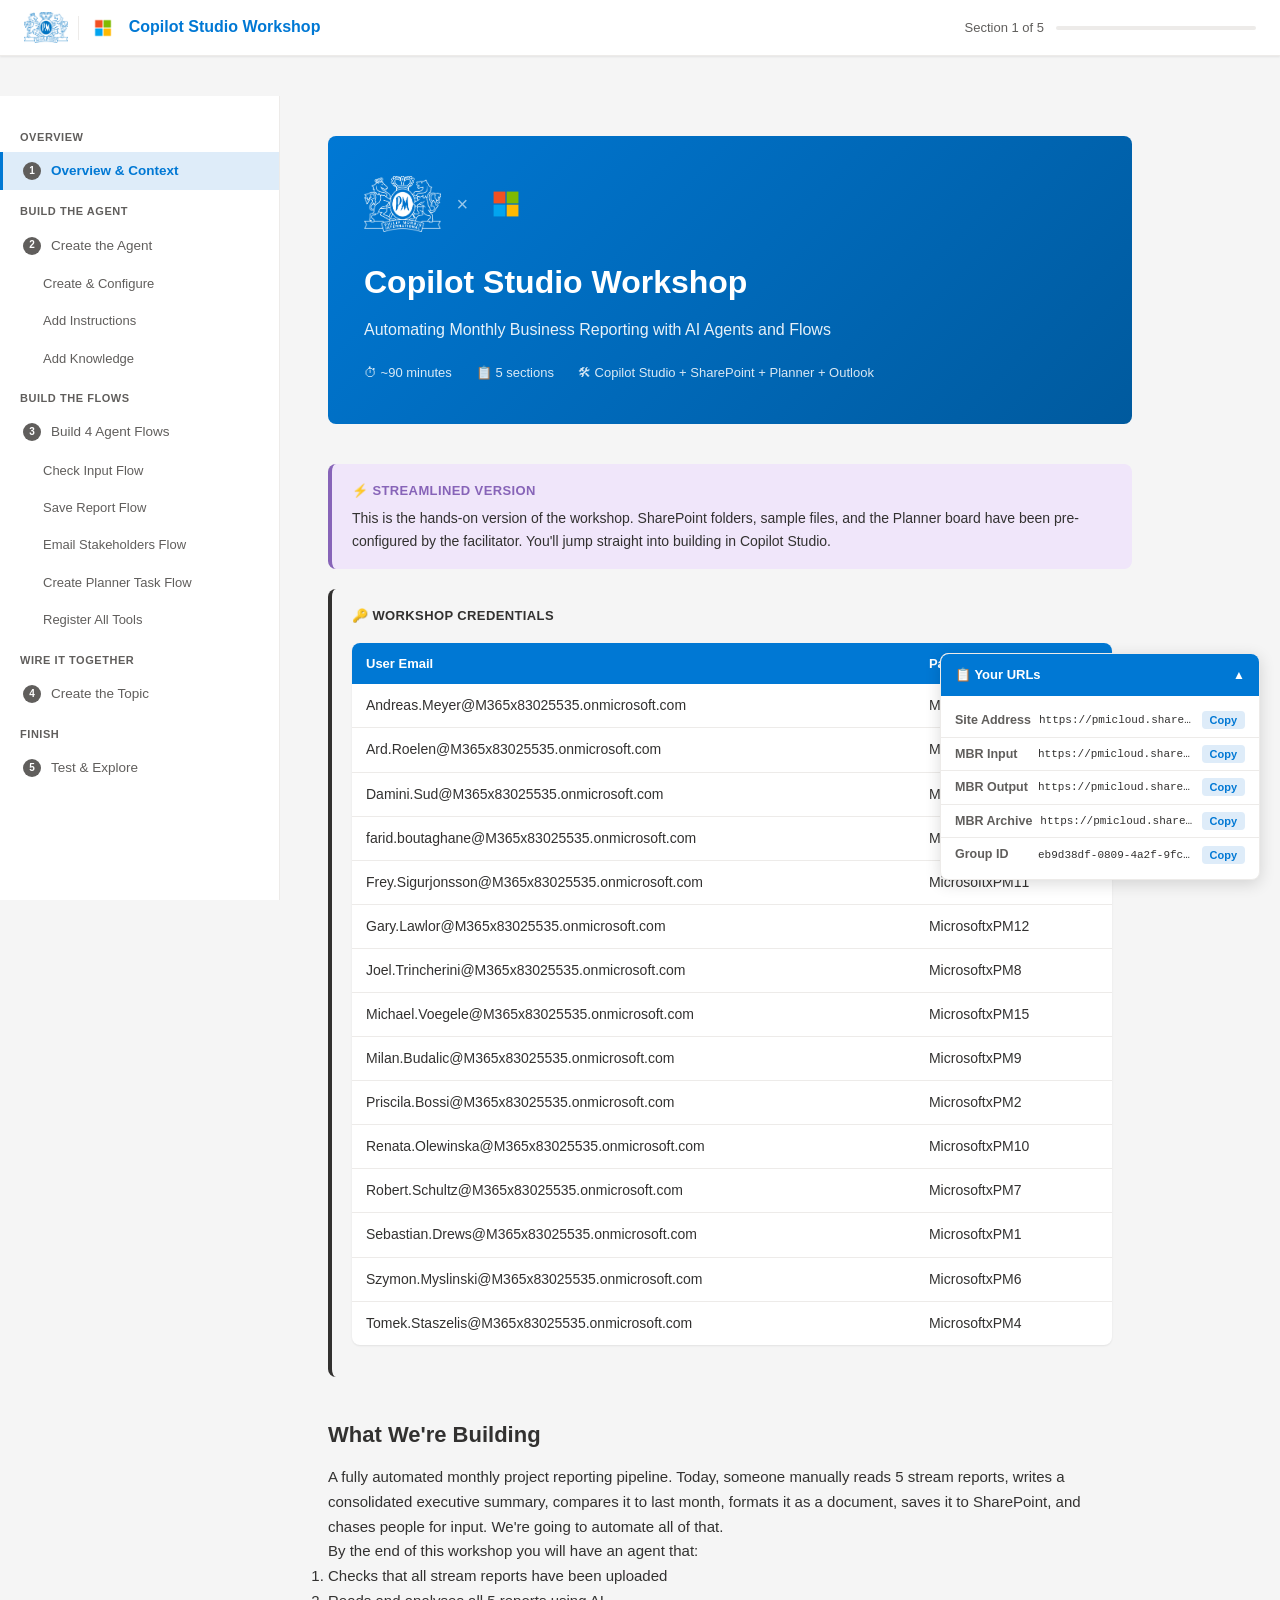
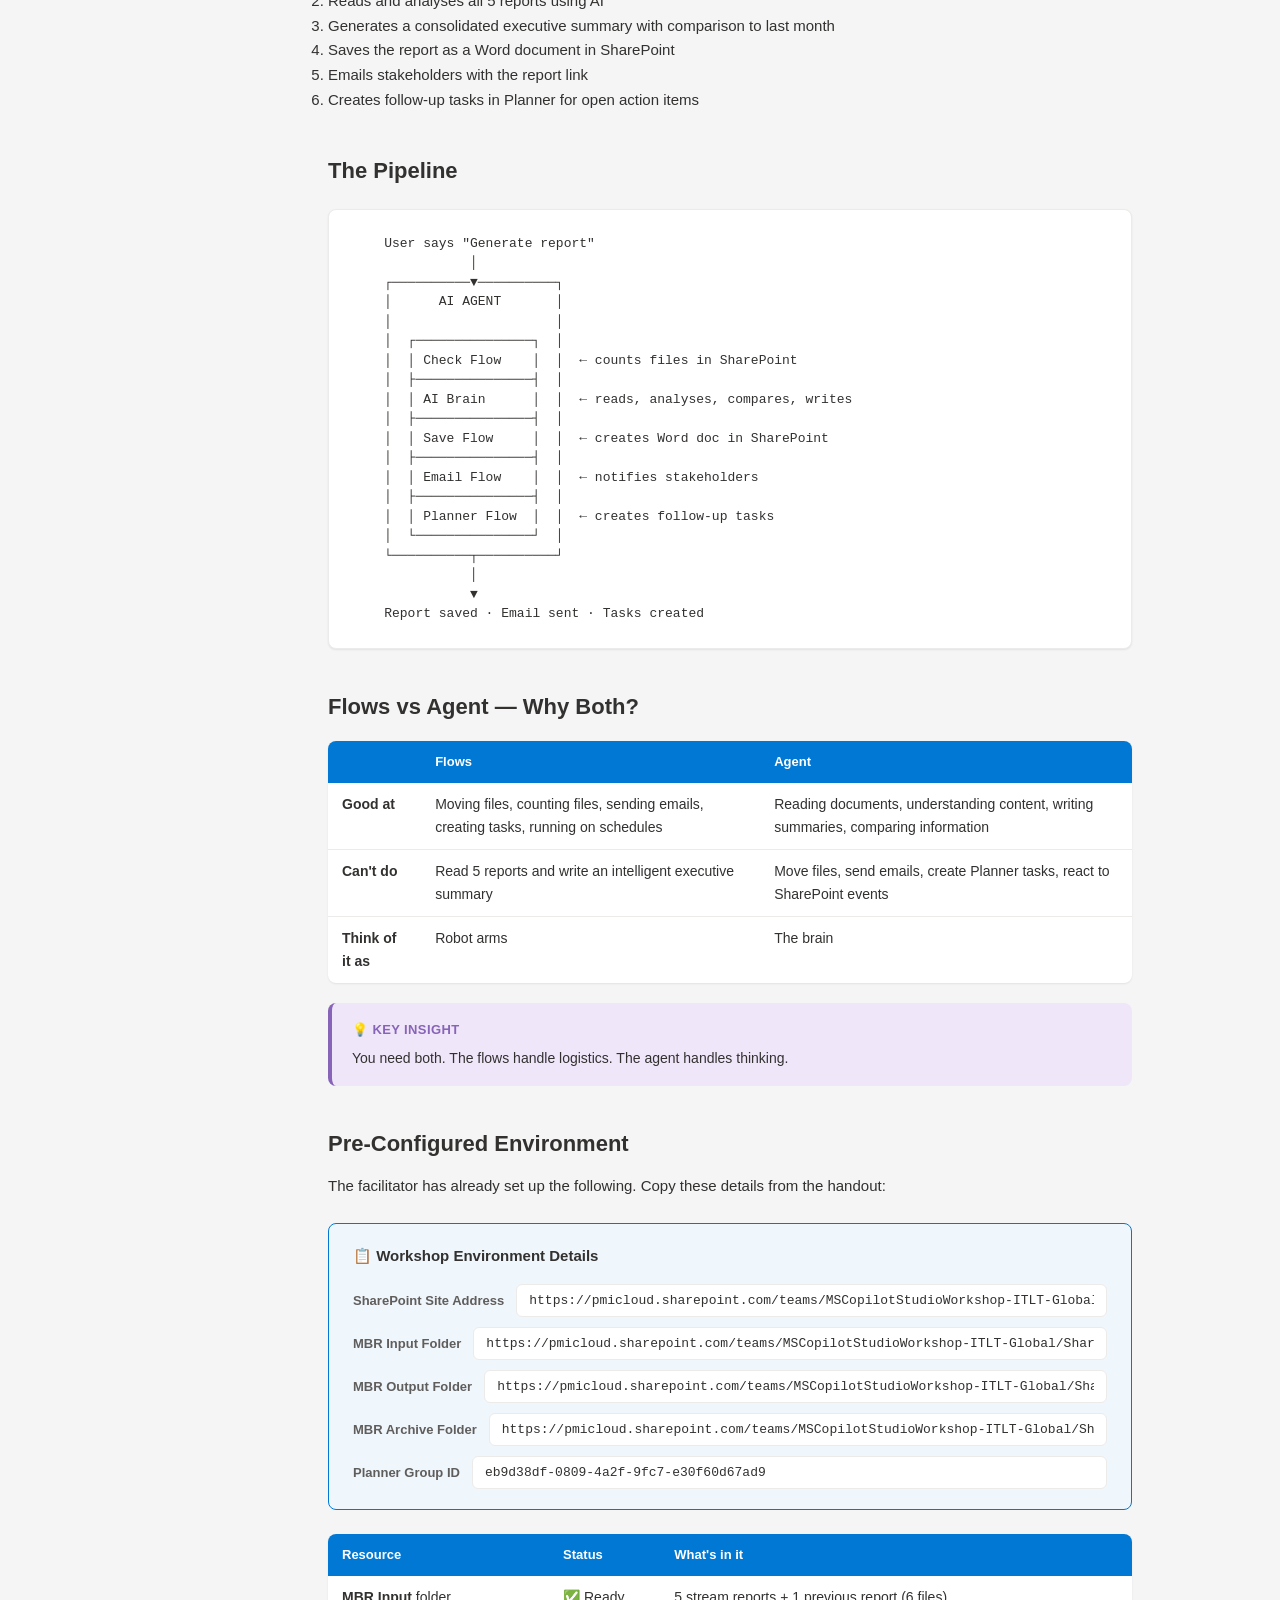
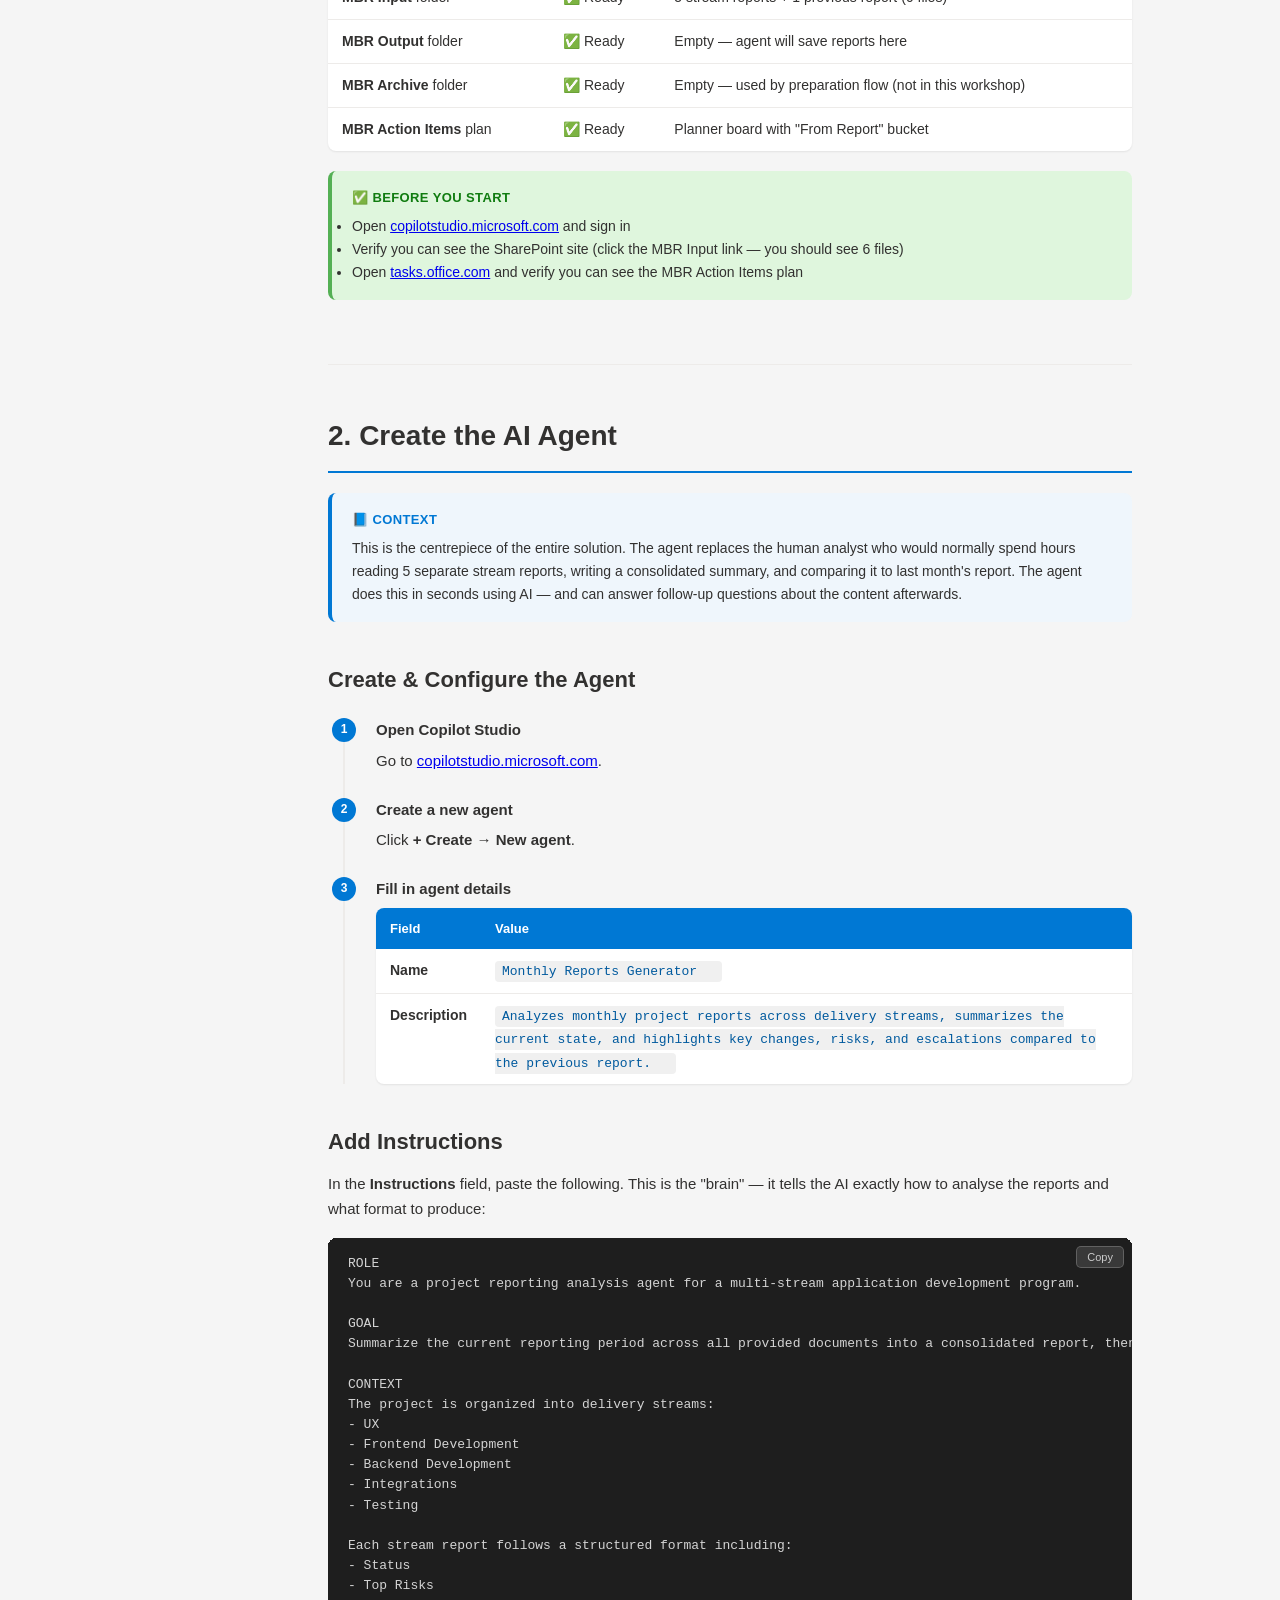
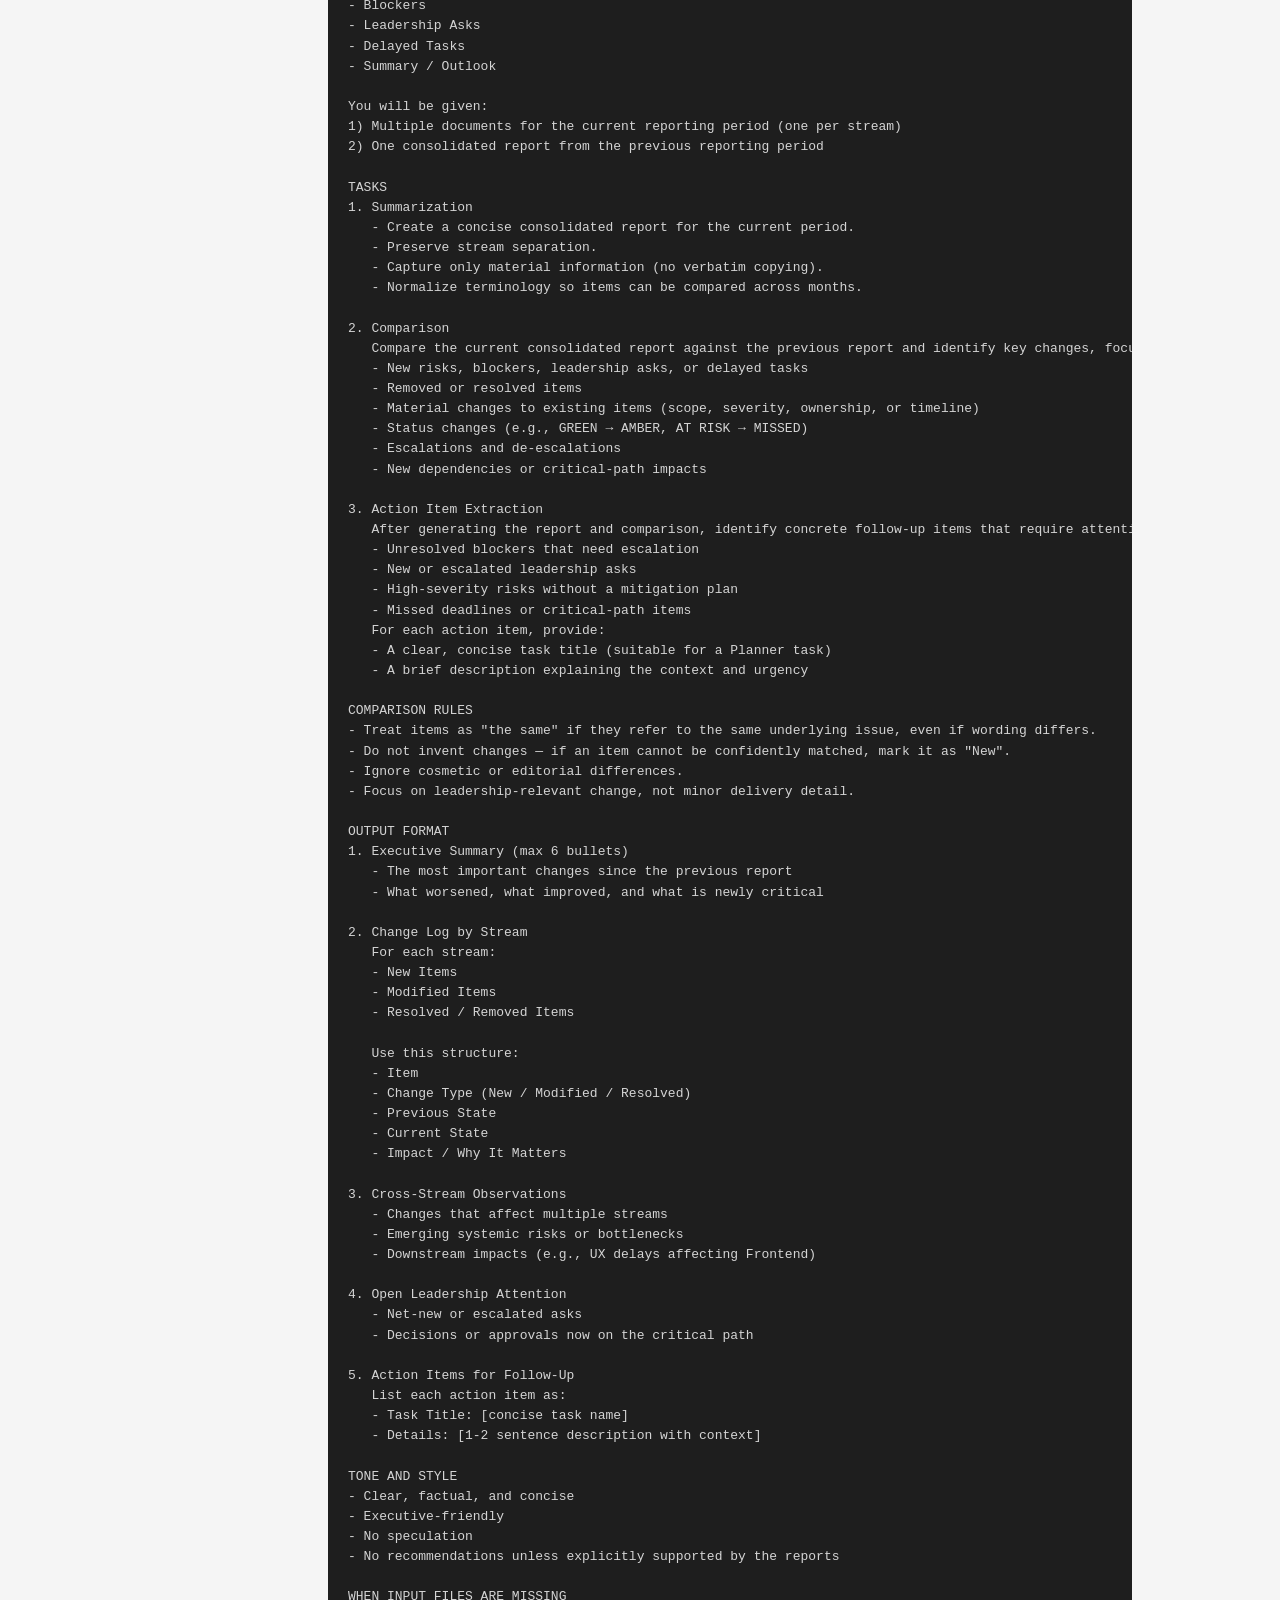
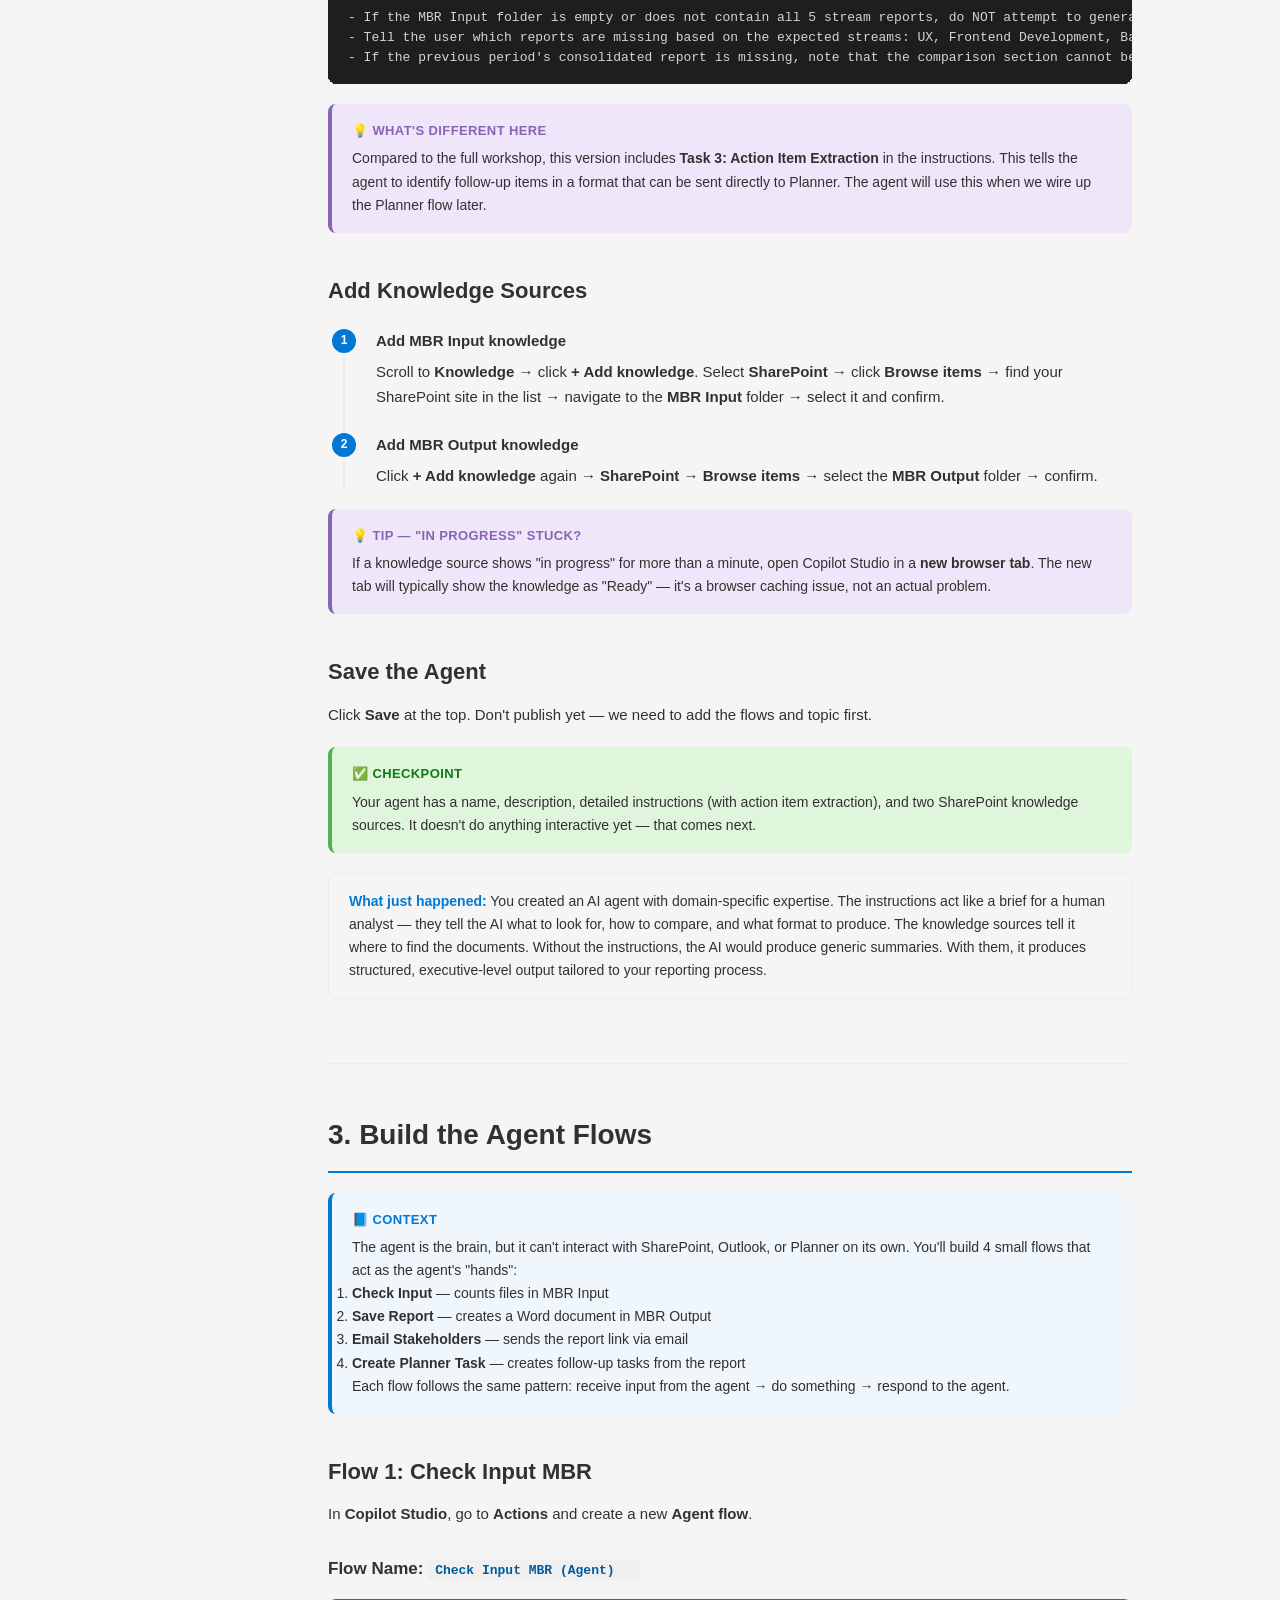
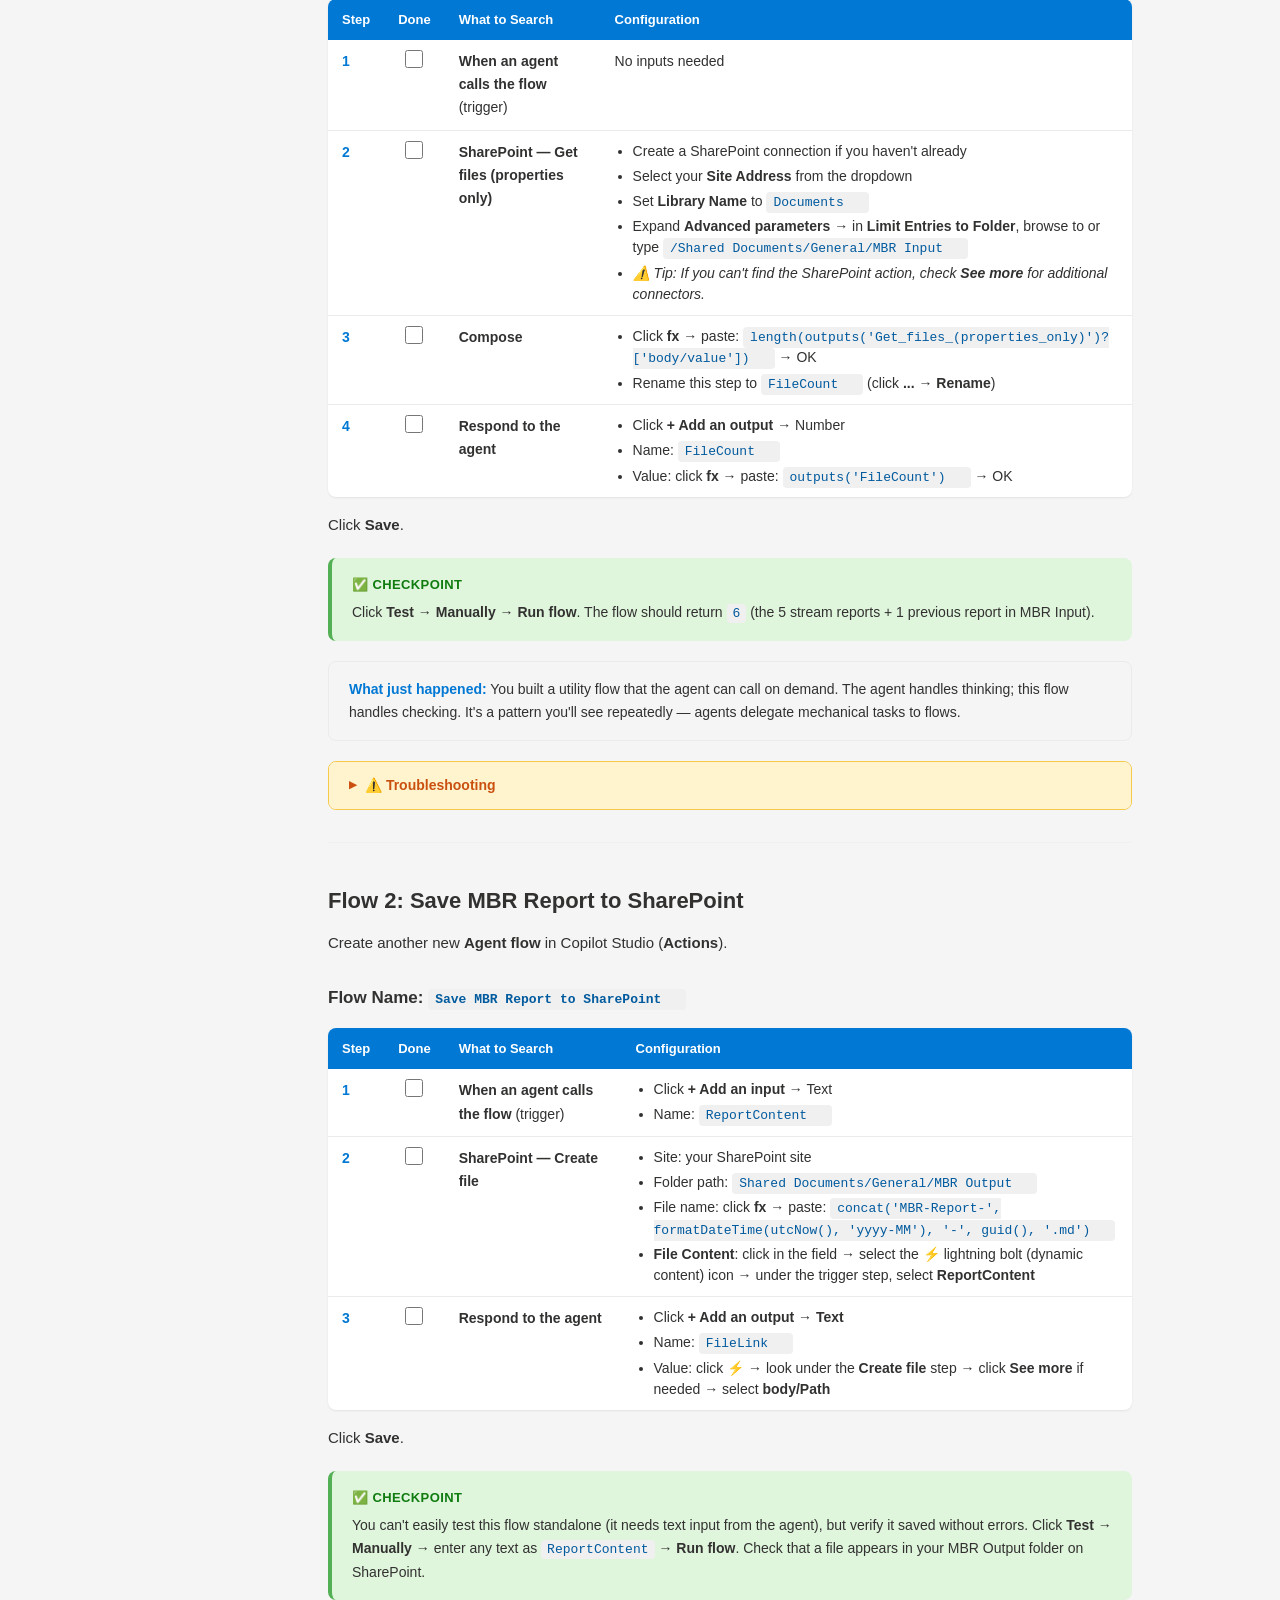
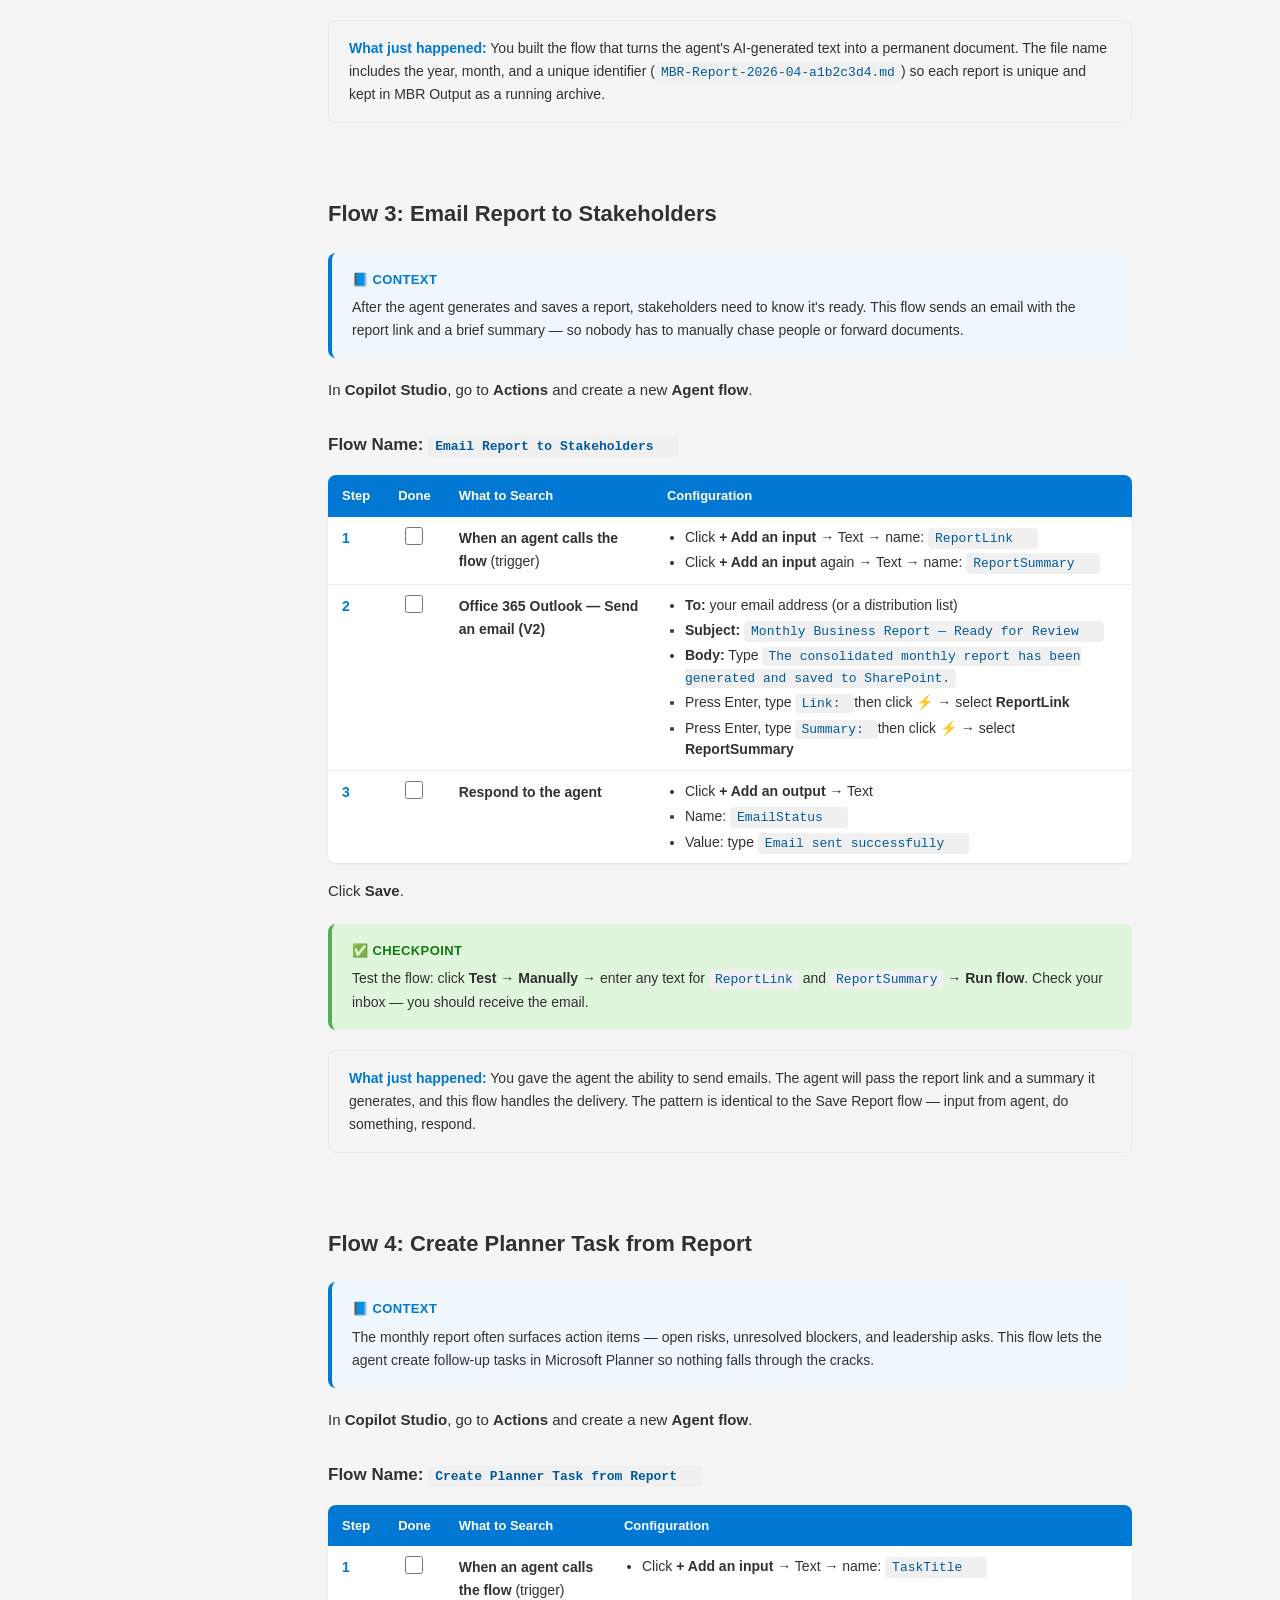
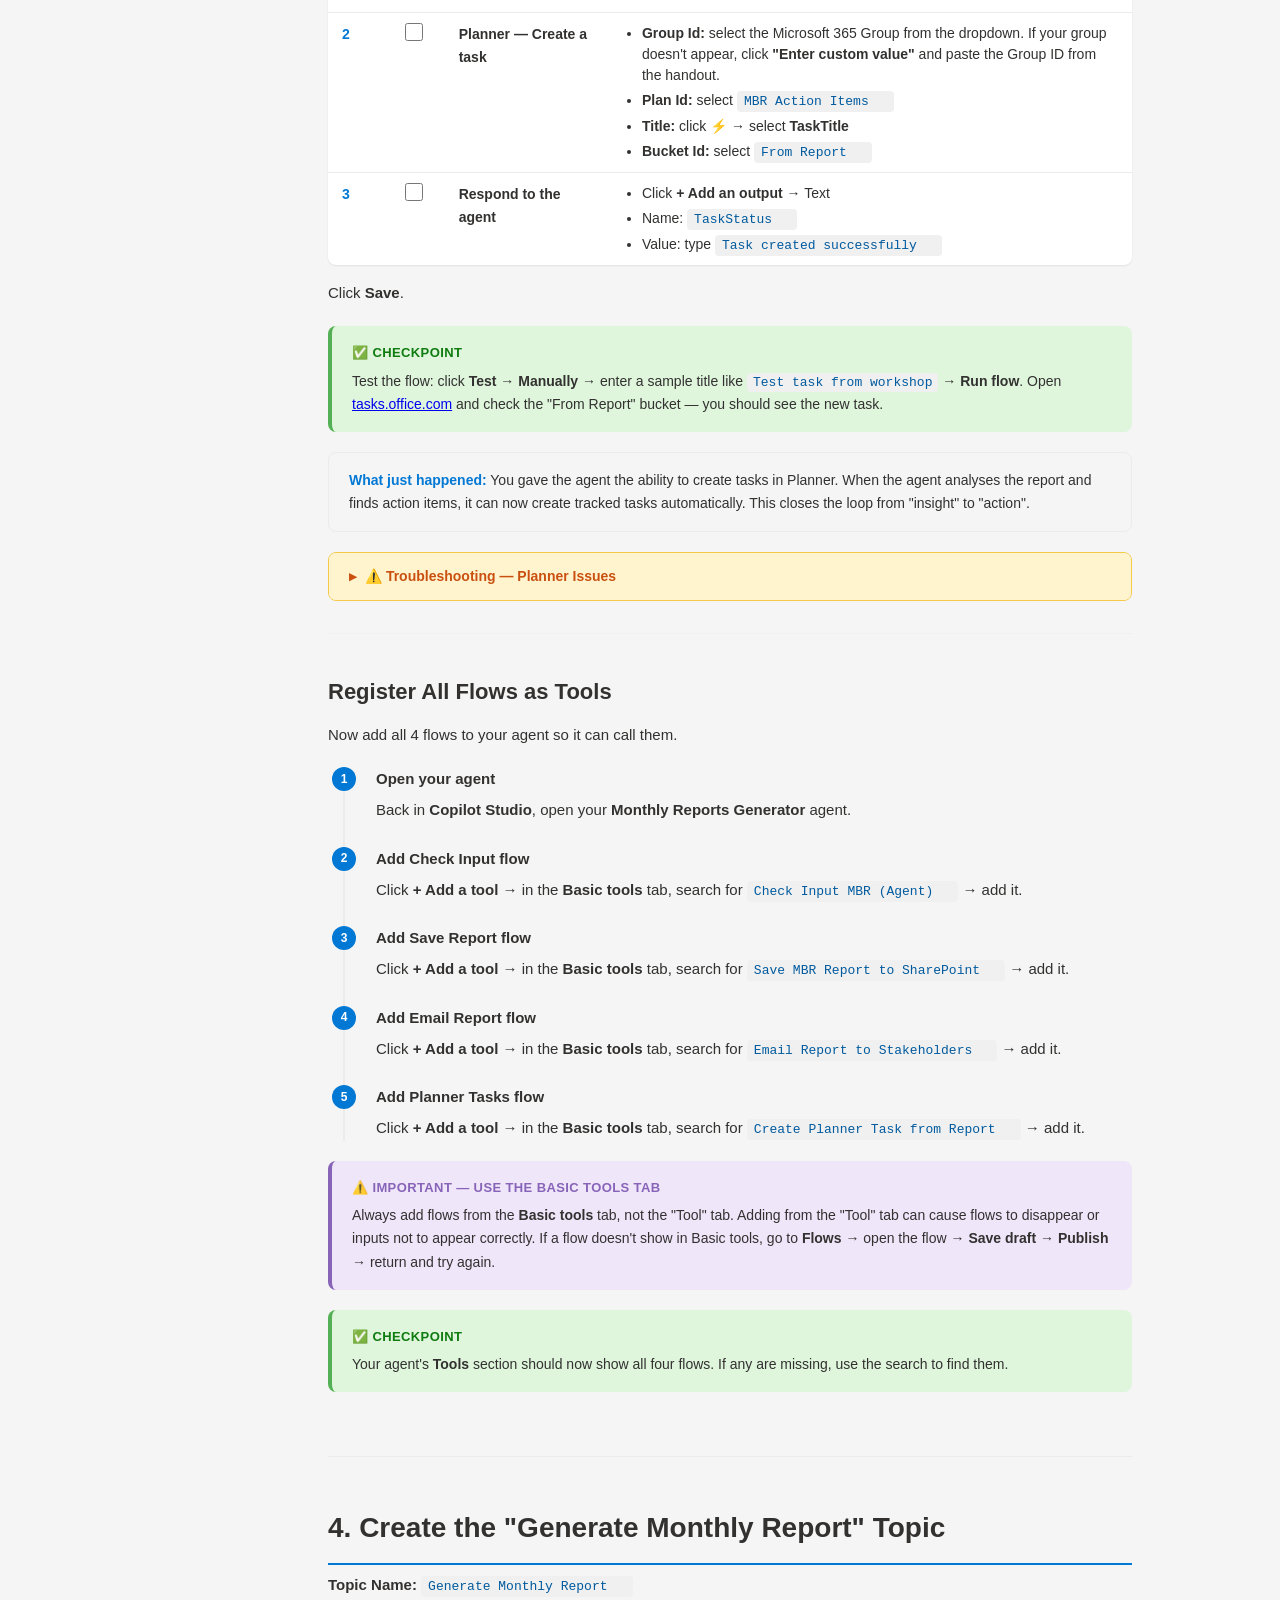
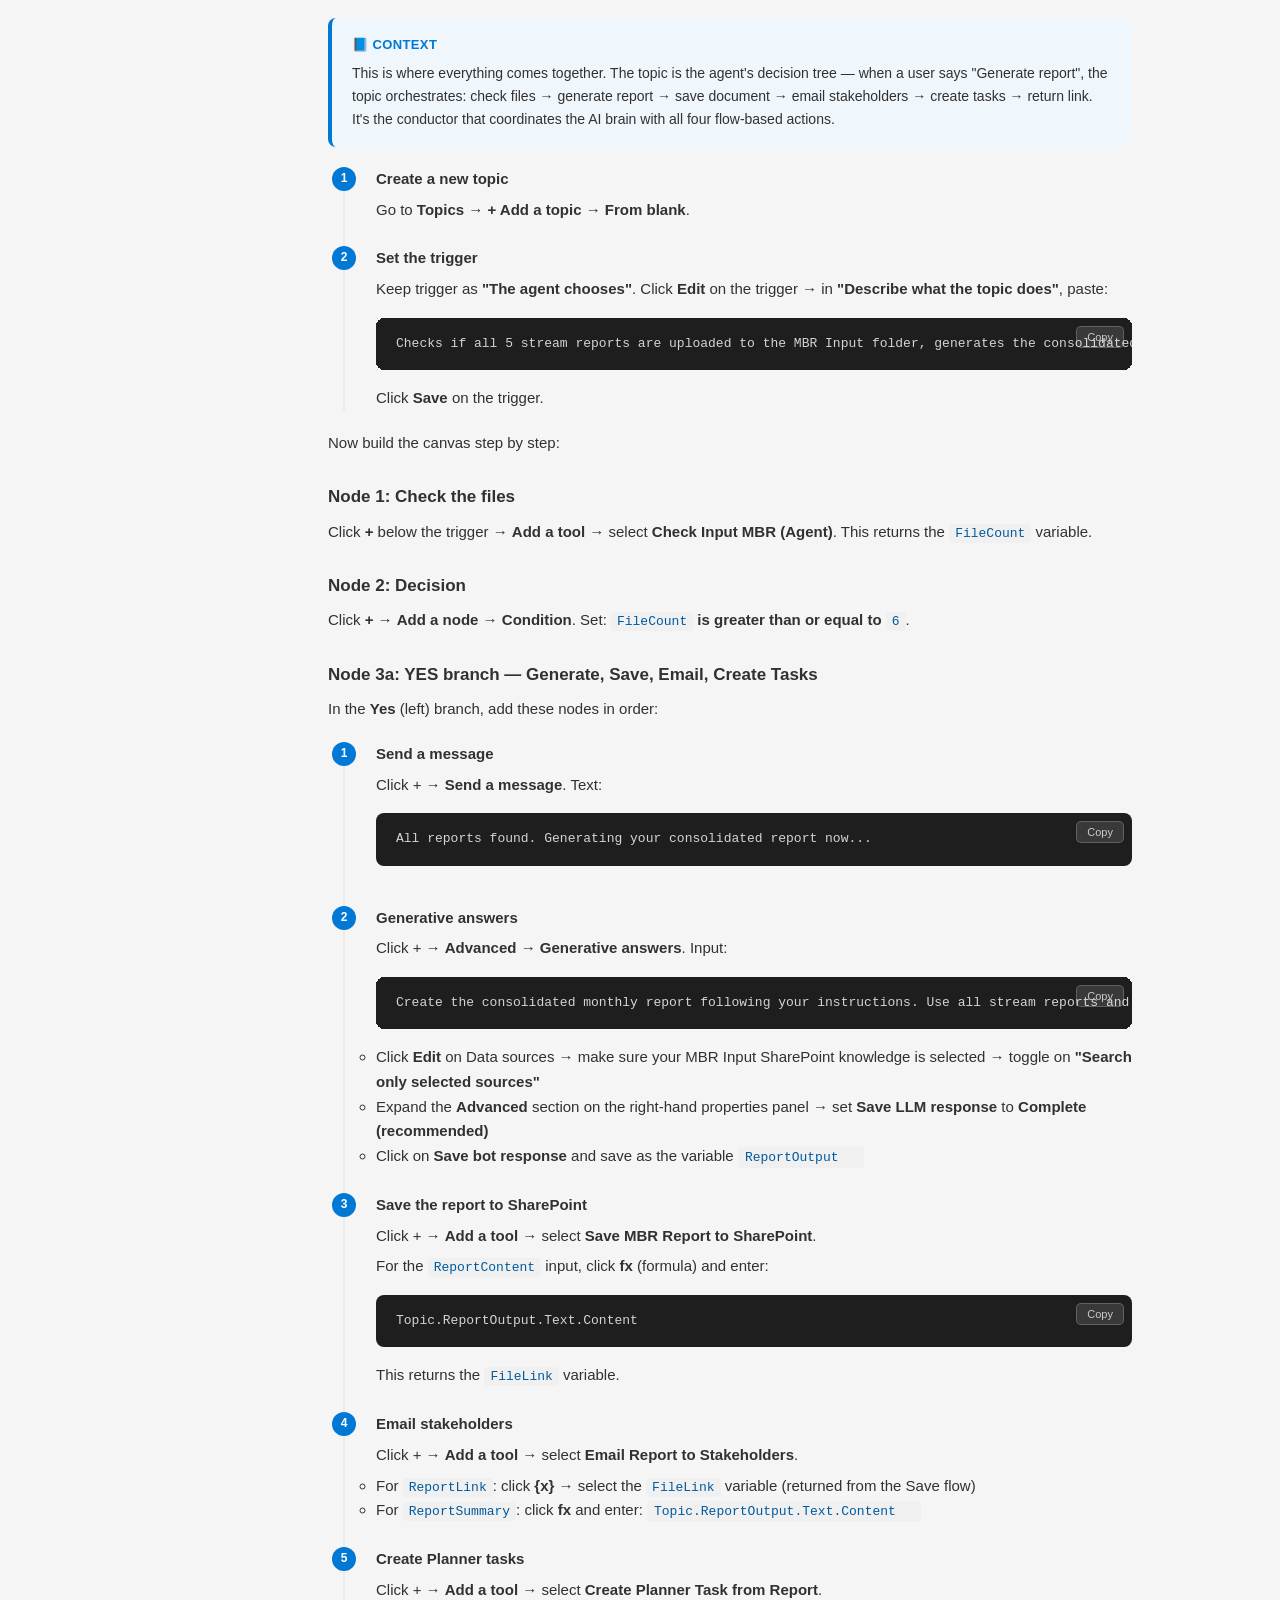
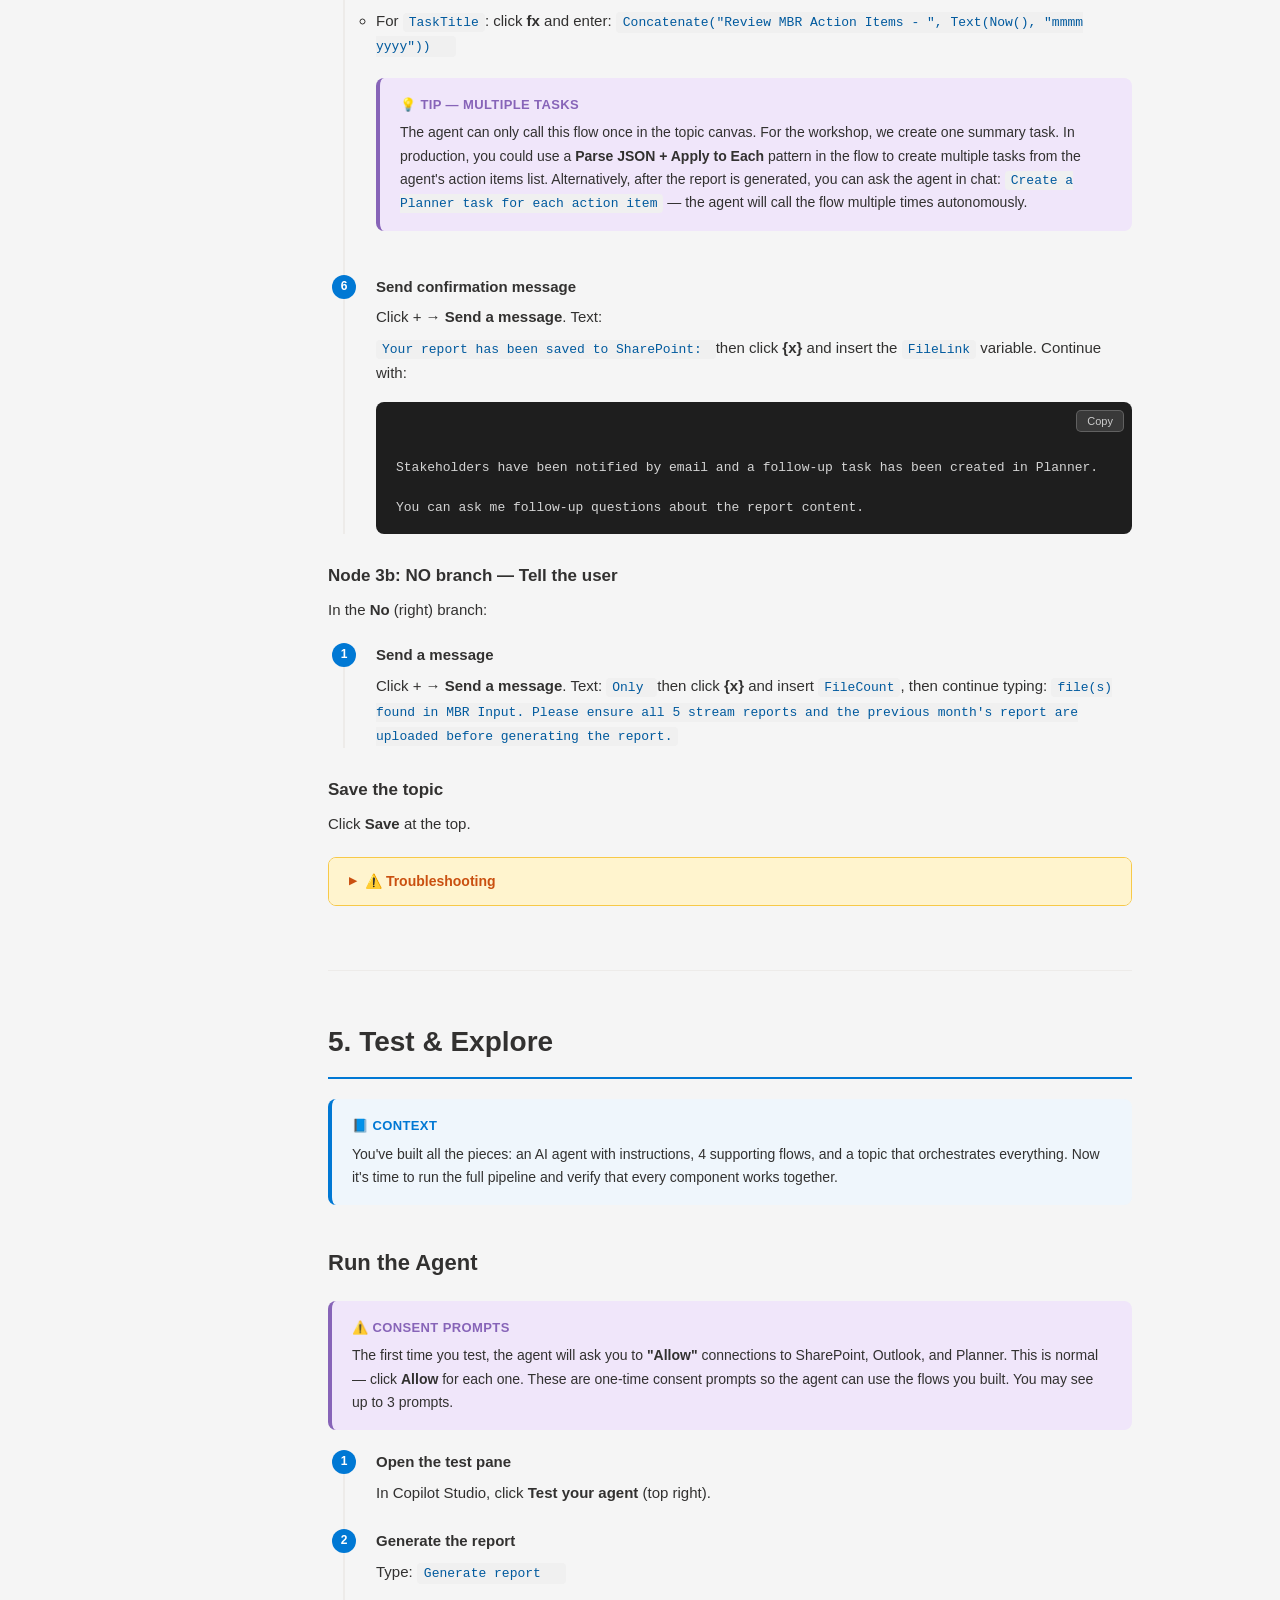
==== commit c6a9d9b8: "feat: add workshop credentials section with user email and password table" ====
--- a/site/streamlined.html
+++ b/site/streamlined.html
@@ -97,6 +97,30 @@
   <div class="callout tip">
     <div class="callout-title">⚡ Streamlined Version</div>
     This is the hands-on version of the workshop. SharePoint folders, sample files, and the Planner board have been pre-configured by the facilitator. You'll jump straight into building in Copilot Studio.
+  </div>
+
+  <div class="callout">
+    <div class="callout-title">🔑 Workshop Credentials</div>
+    <table>
+      <thead><tr><th>User Email</th><th>Password</th></tr></thead>
+      <tbody>
+        <tr><td>Andreas.Meyer@M365x83025535.onmicrosoft.com</td><td>MicrosoftxPM13</td></tr>
+        <tr><td>Ard.Roelen@M365x83025535.onmicrosoft.com</td><td>MicrosoftxPM3</td></tr>
+        <tr><td>Damini.Sud@M365x83025535.onmicrosoft.com</td><td>MicrosoftxPM14</td></tr>
+        <tr><td>farid.boutaghane@M365x83025535.onmicrosoft.com</td><td>MicrosoftxPM5</td></tr>
+        <tr><td>Frey.Sigurjonsson@M365x83025535.onmicrosoft.com</td><td>MicrosoftxPM11</td></tr>
+        <tr><td>Gary.Lawlor@M365x83025535.onmicrosoft.com</td><td>MicrosoftxPM12</td></tr>
+        <tr><td>Joel.Trincherini@M365x83025535.onmicrosoft.com</td><td>MicrosoftxPM8</td></tr>
+        <tr><td>Michael.Voegele@M365x83025535.onmicrosoft.com</td><td>MicrosoftxPM15</td></tr>
+        <tr><td>Milan.Budalic@M365x83025535.onmicrosoft.com</td><td>MicrosoftxPM9</td></tr>
+        <tr><td>Priscila.Bossi@M365x83025535.onmicrosoft.com</td><td>MicrosoftxPM2</td></tr>
+        <tr><td>Renata.Olewinska@M365x83025535.onmicrosoft.com</td><td>MicrosoftxPM10</td></tr>
+        <tr><td>Robert.Schultz@M365x83025535.onmicrosoft.com</td><td>MicrosoftxPM7</td></tr>
+        <tr><td>Sebastian.Drews@M365x83025535.onmicrosoft.com</td><td>MicrosoftxPM1</td></tr>
+        <tr><td>Szymon.Myslinski@M365x83025535.onmicrosoft.com</td><td>MicrosoftxPM6</td></tr>
+        <tr><td>Tomek.Staszelis@M365x83025535.onmicrosoft.com</td><td>MicrosoftxPM4</td></tr>
+      </tbody>
+    </table>
   </div>
 
   <h2>What We're Building</h2>
--- a/site/styles.css
+++ b/site/styles.css
@@ -1110,6 +1110,21 @@
   margin-bottom: 0;
 }
 
+.flow-steps th.step-done-col,
+.flow-steps td.step-done-col {
+  width: 48px;
+  min-width: 48px;
+  text-align: center;
+  vertical-align: top;
+}
+
+.flow-steps td.step-done-col input[type='checkbox'] {
+  width: 18px;
+  height: 18px;
+  cursor: pointer;
+  accent-color: var(--color-primary);
+}
+
 /* --- What just happened block --- */
 .what-happened {
   background: var(--color-bg);
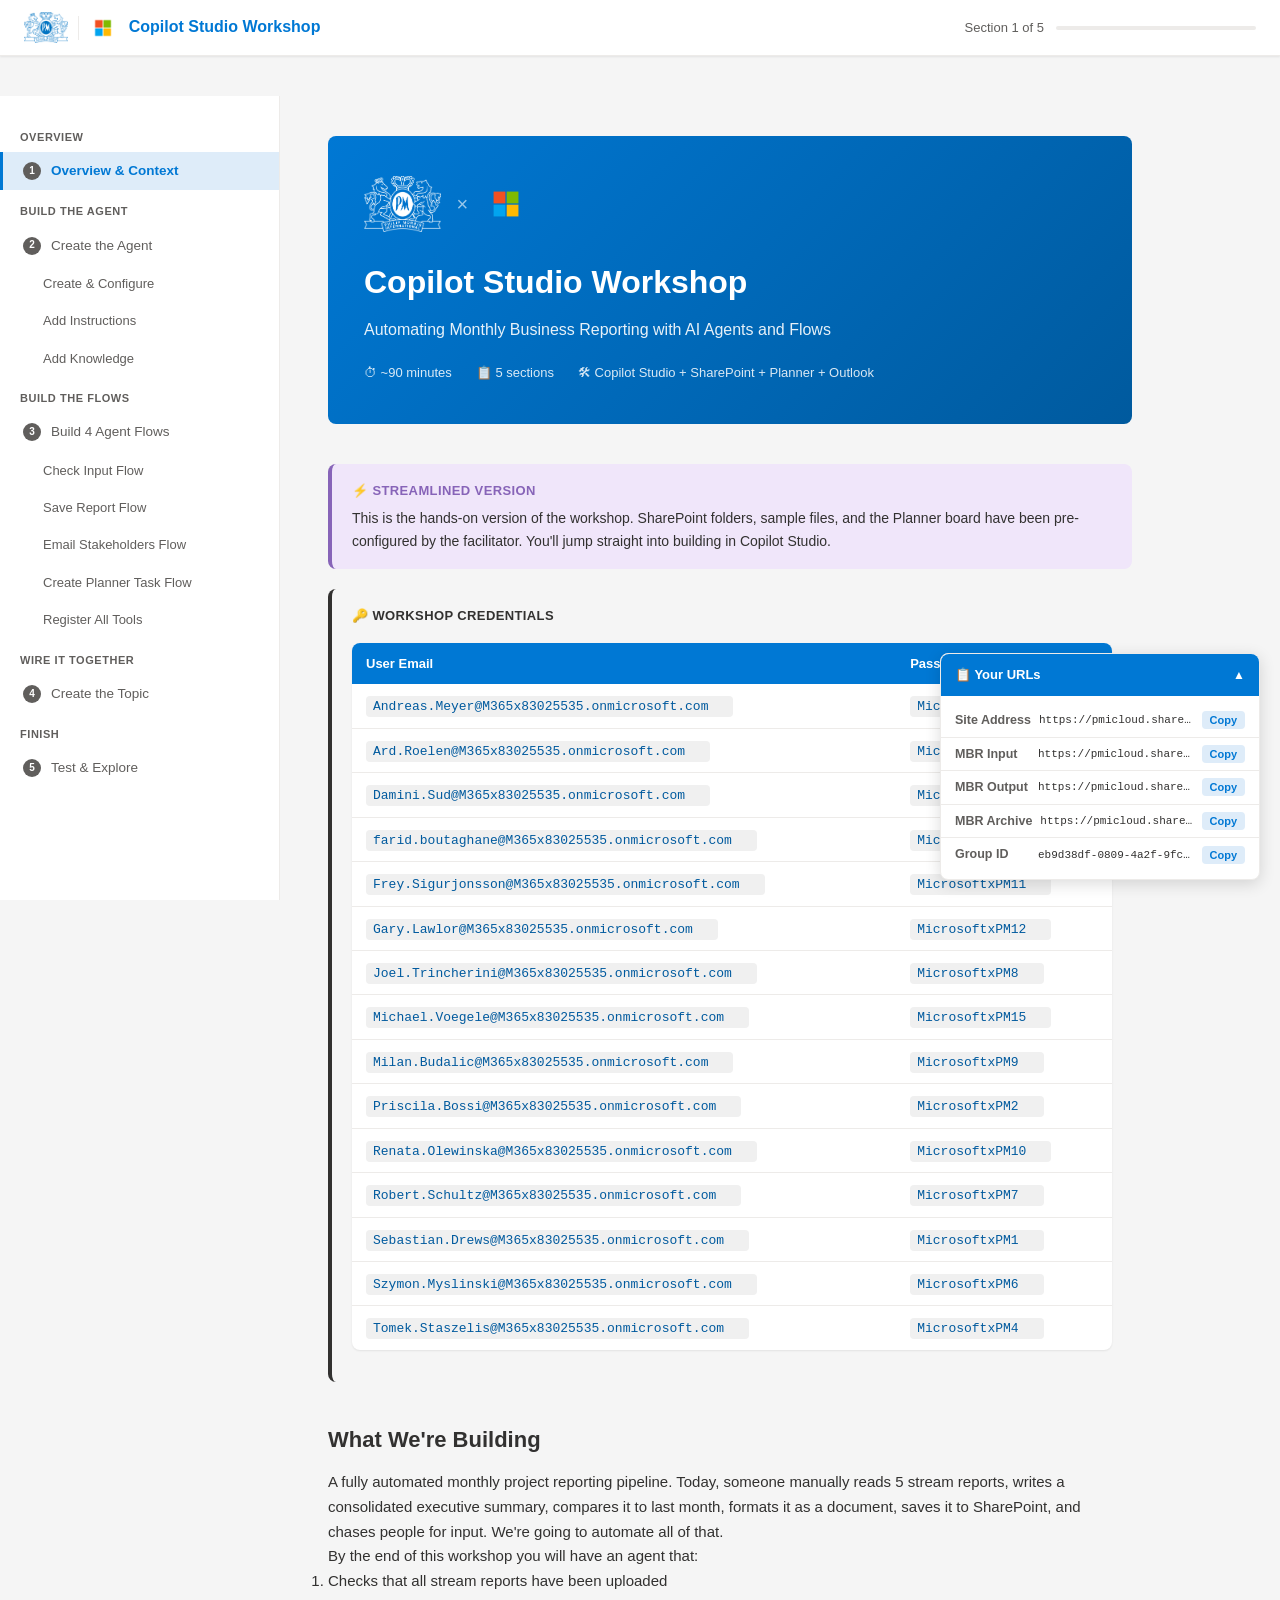
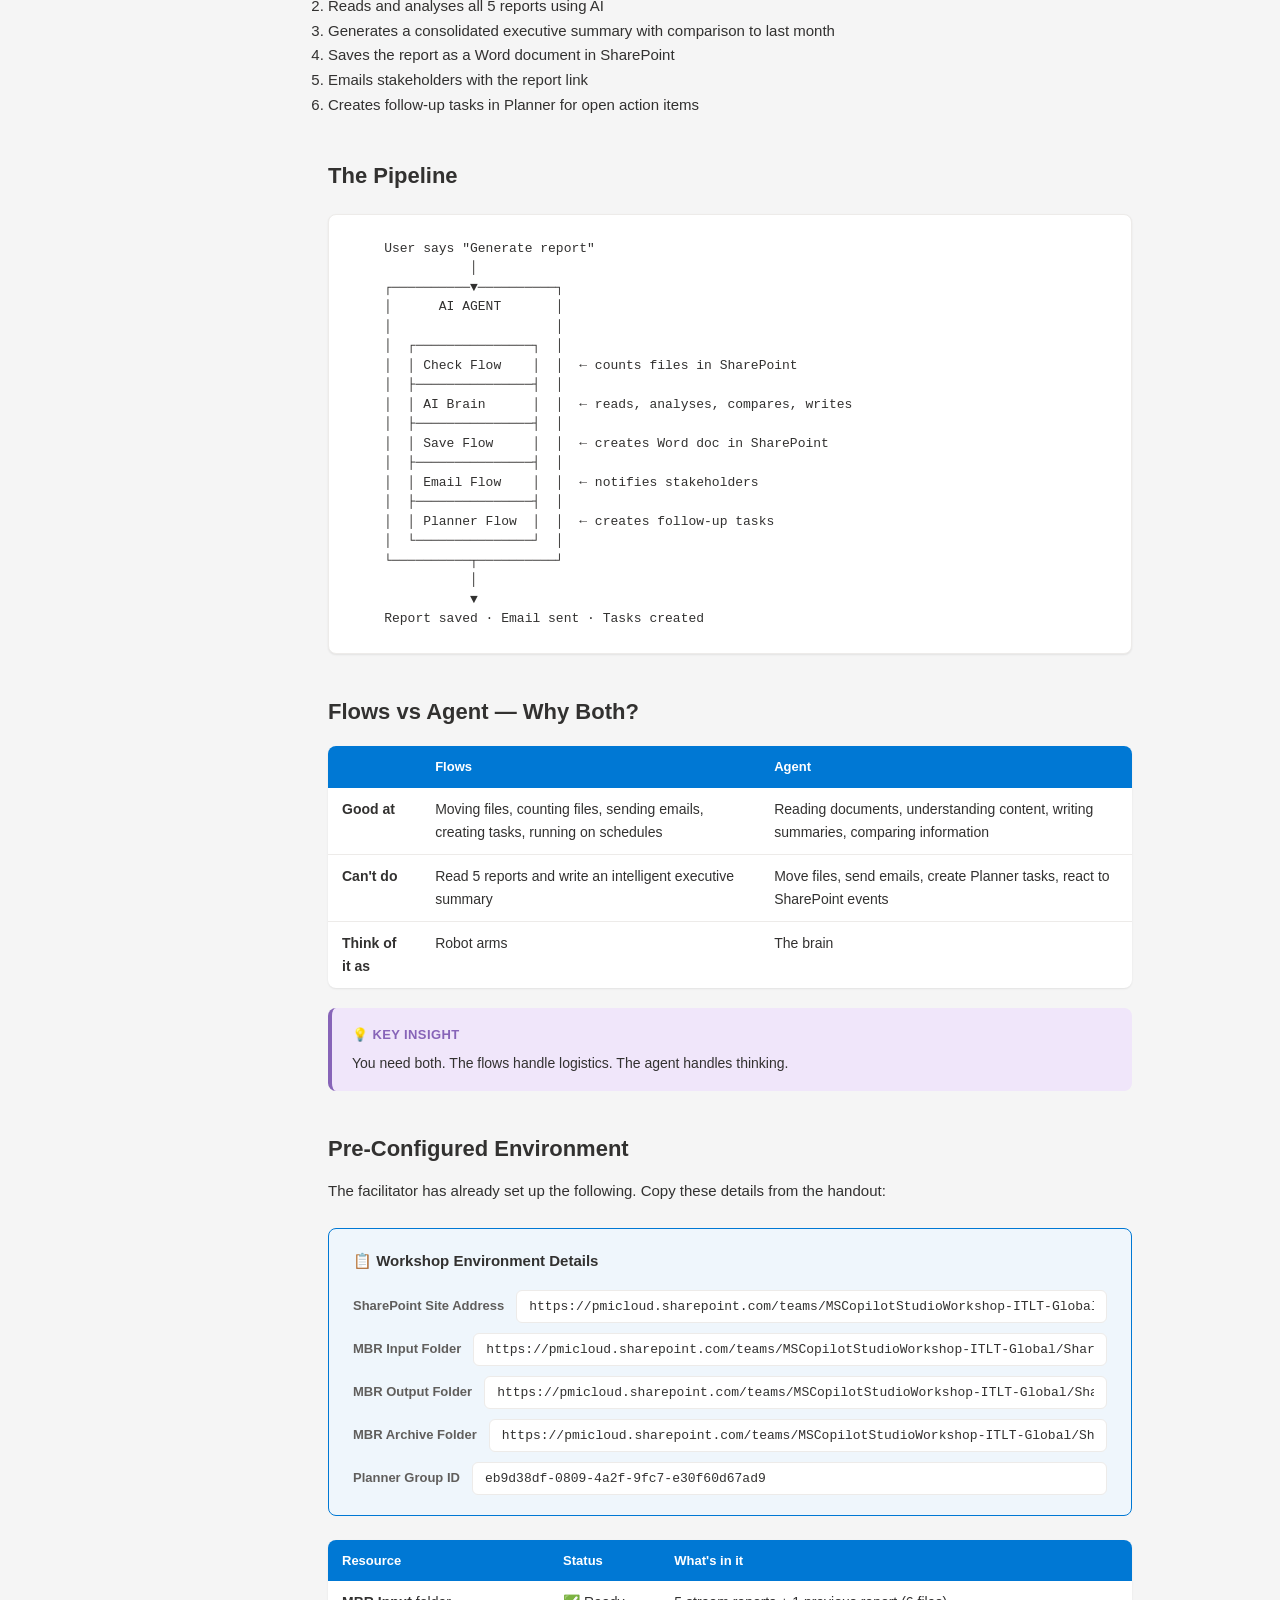
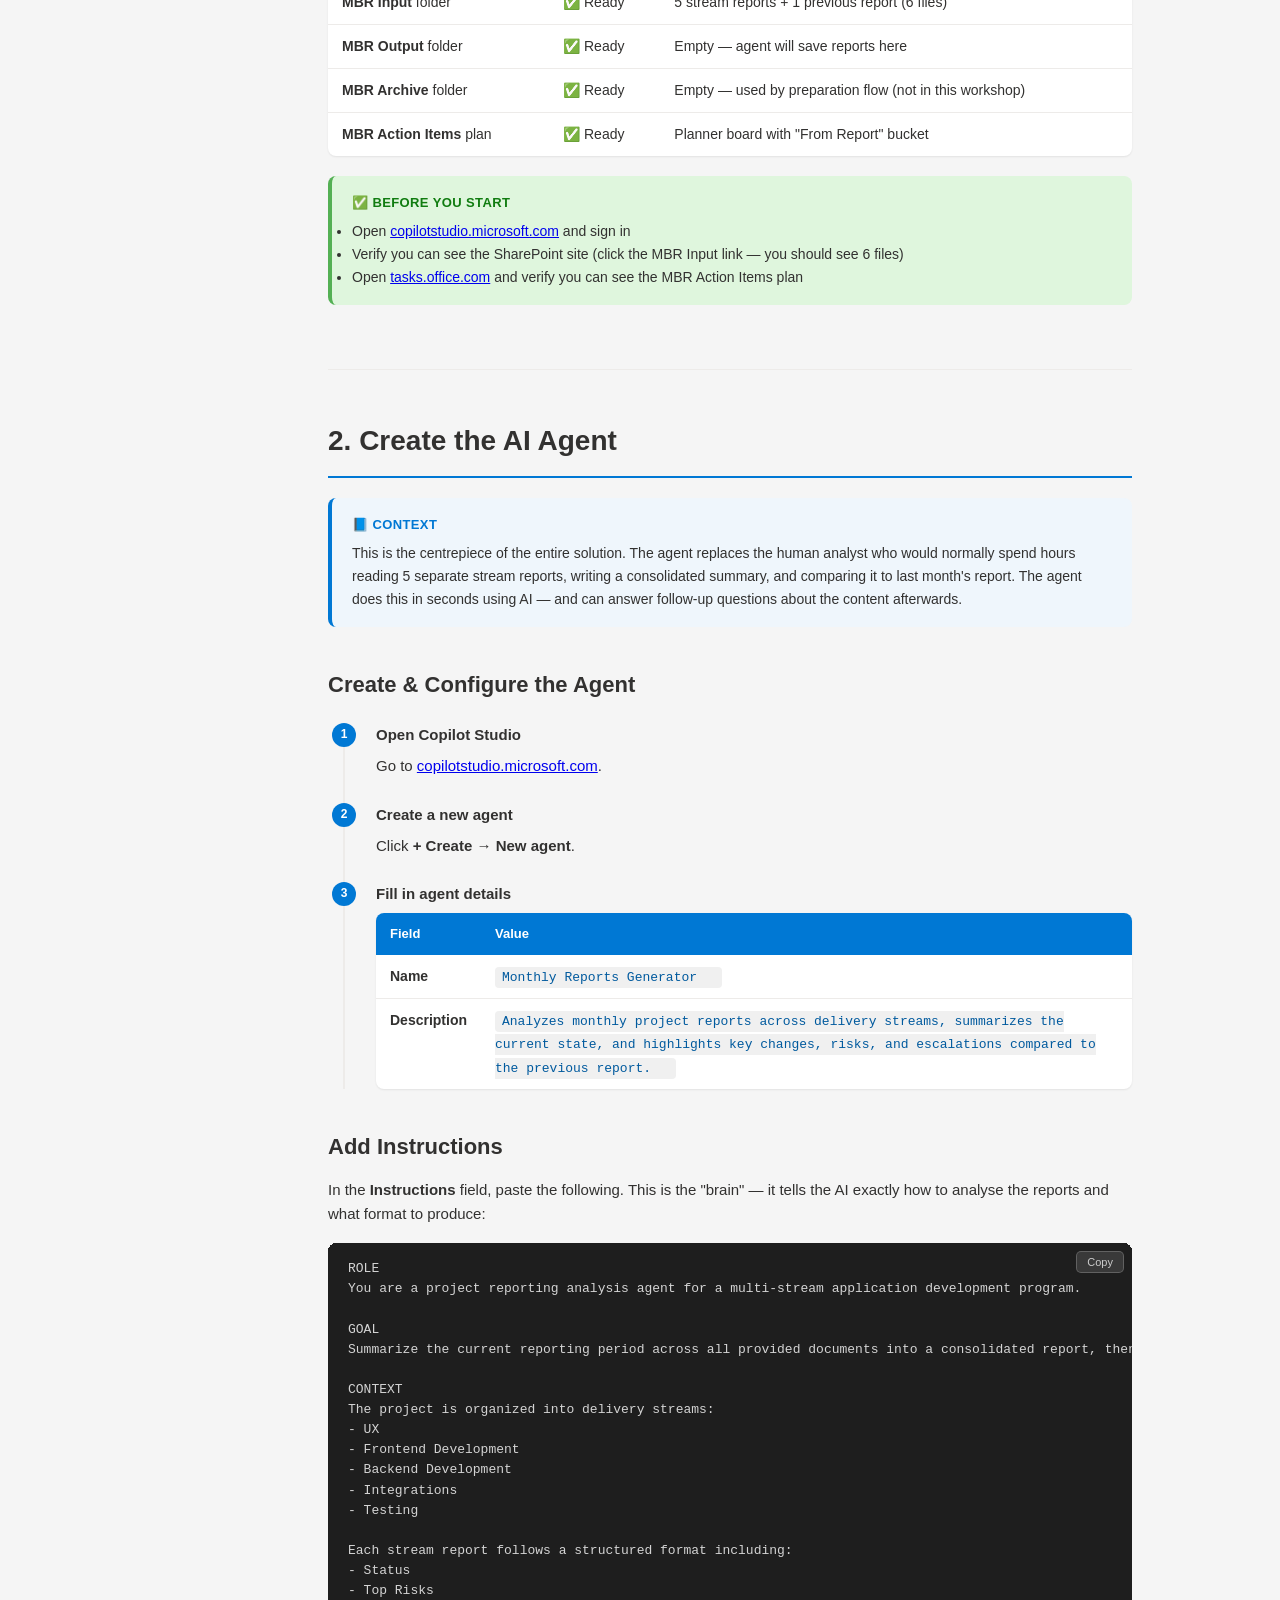
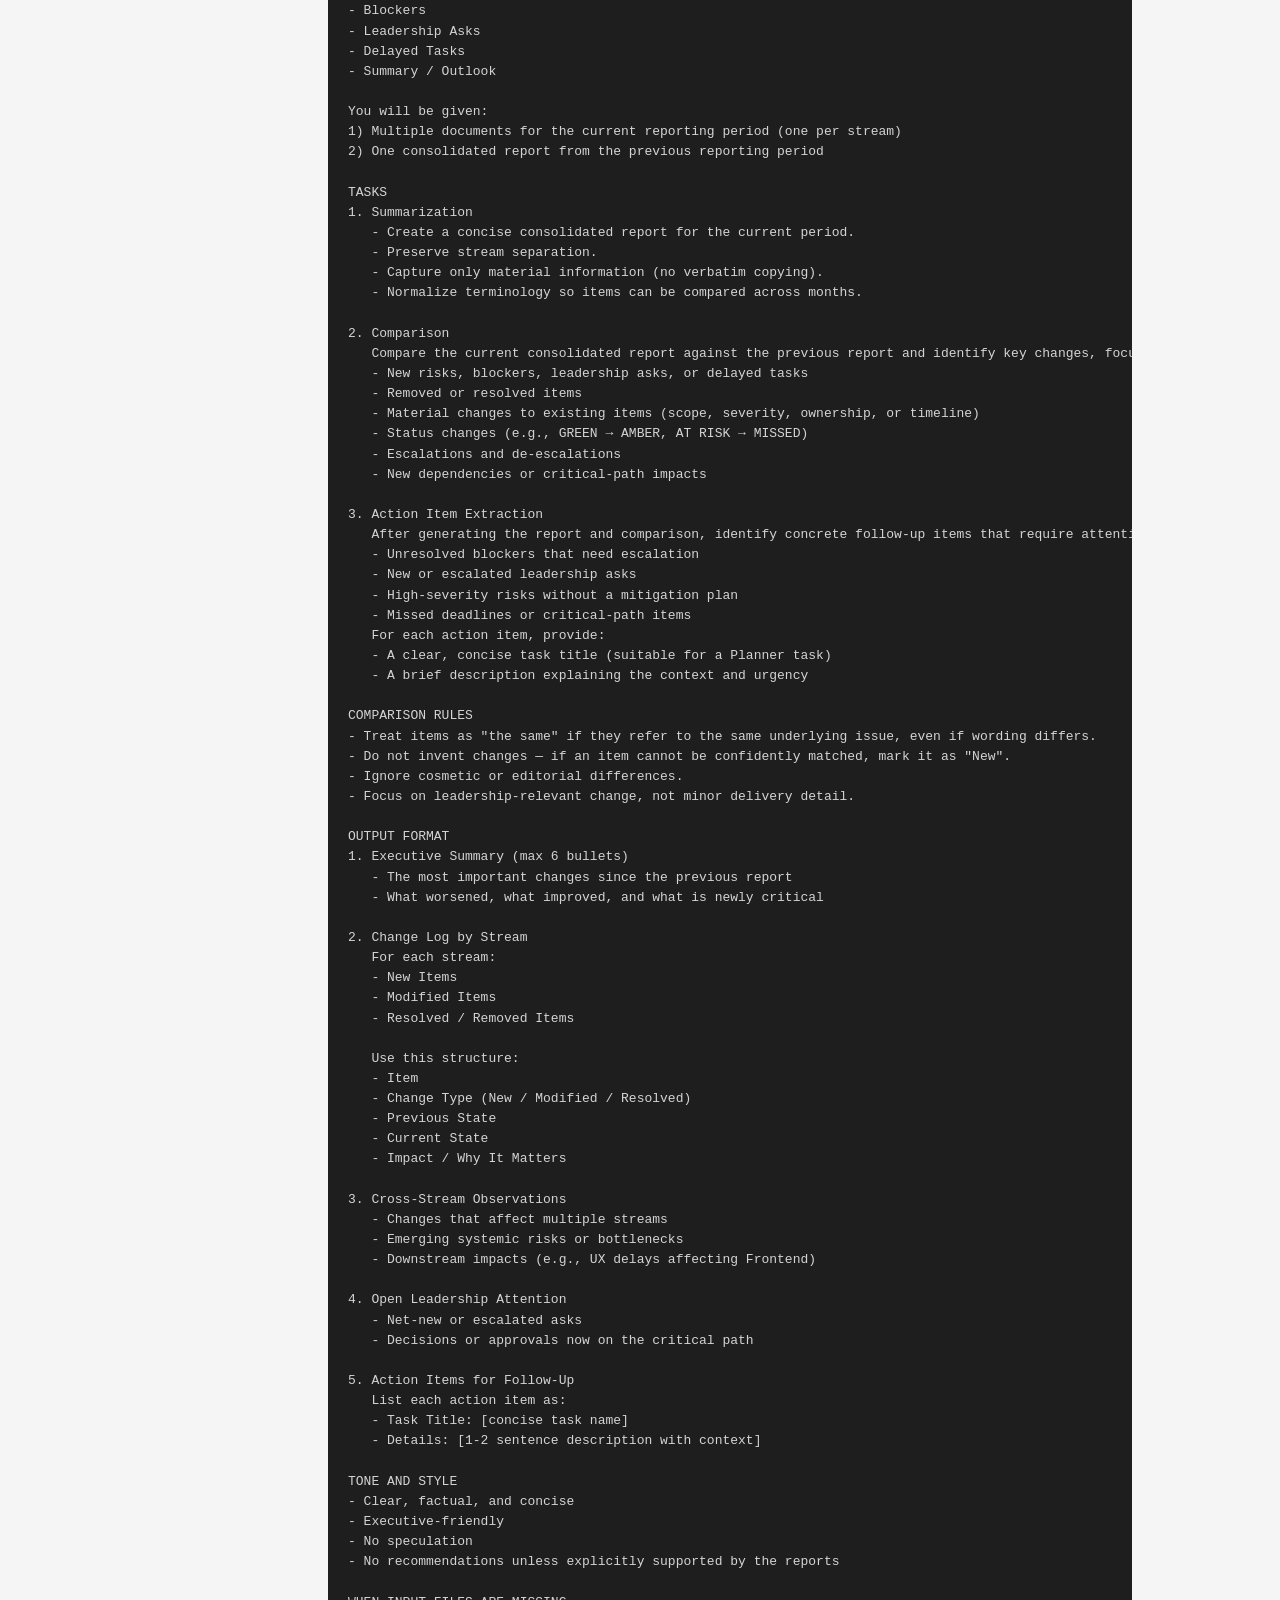
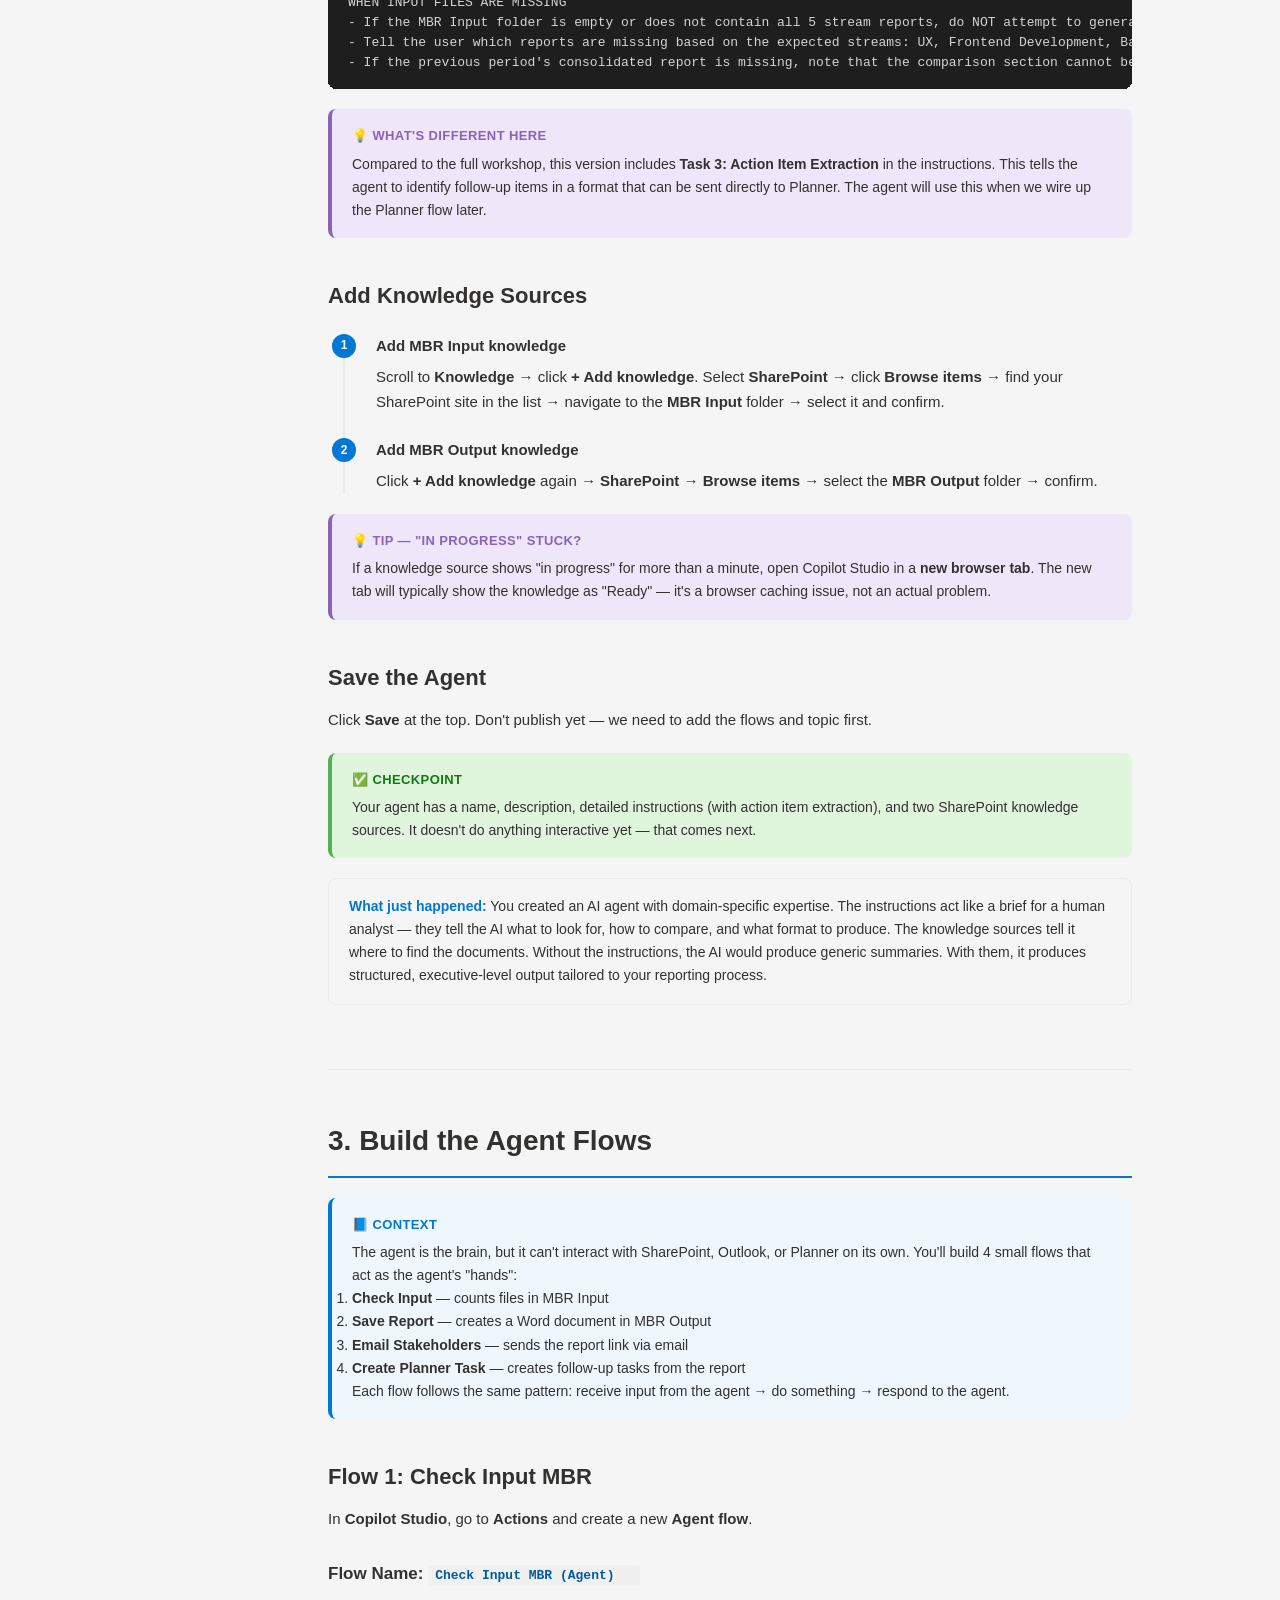
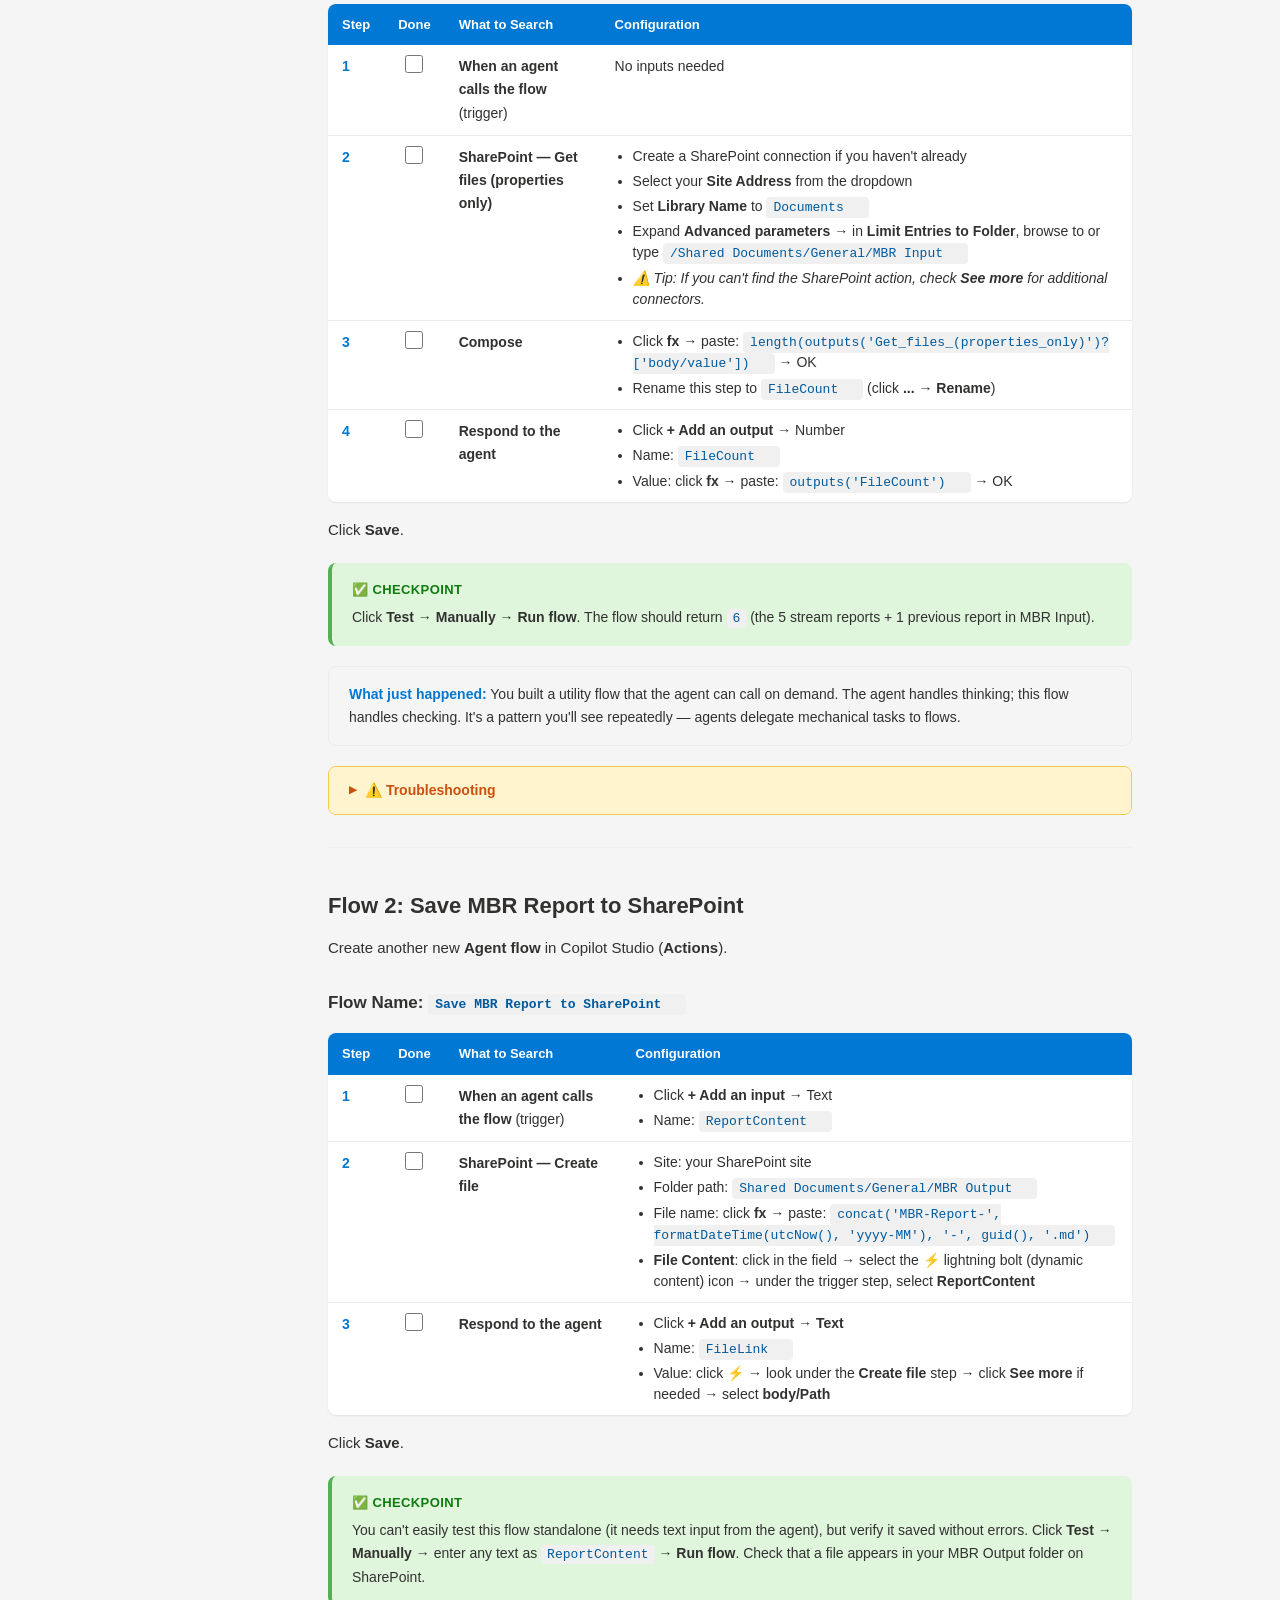
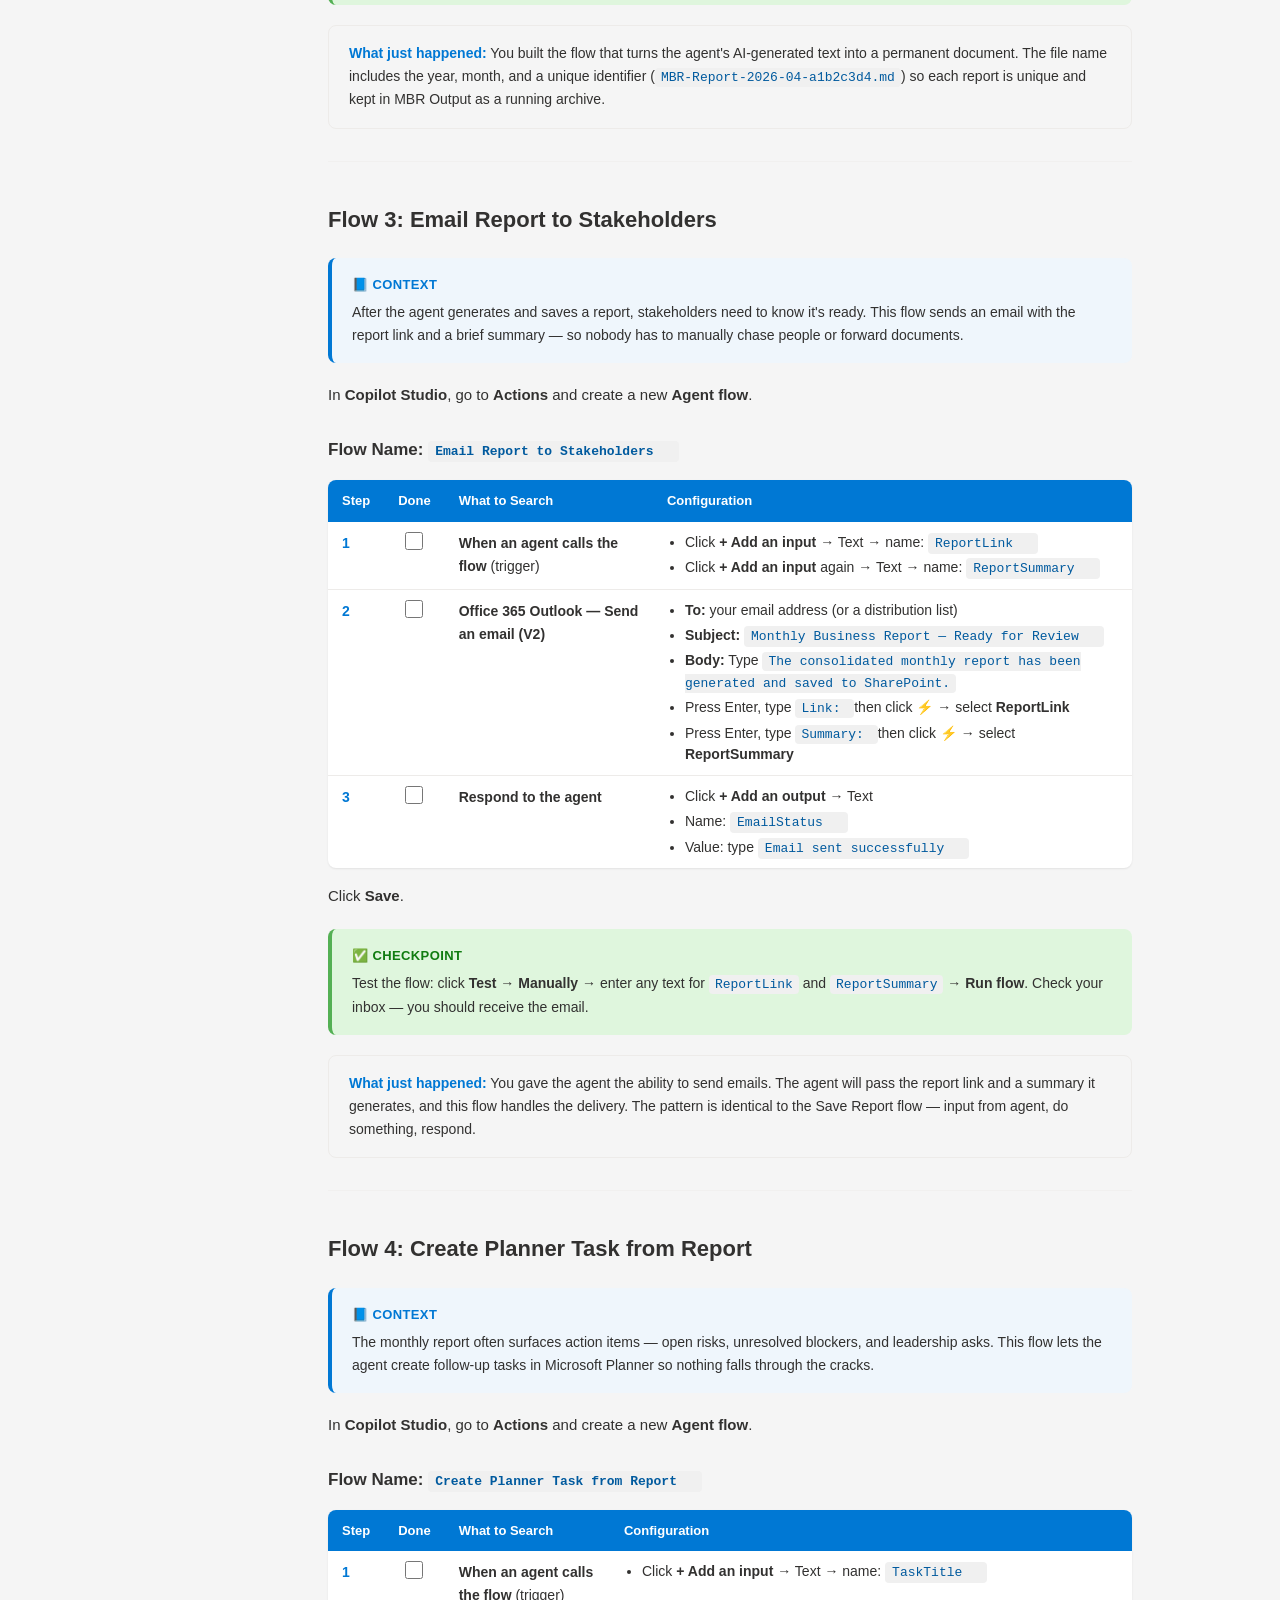
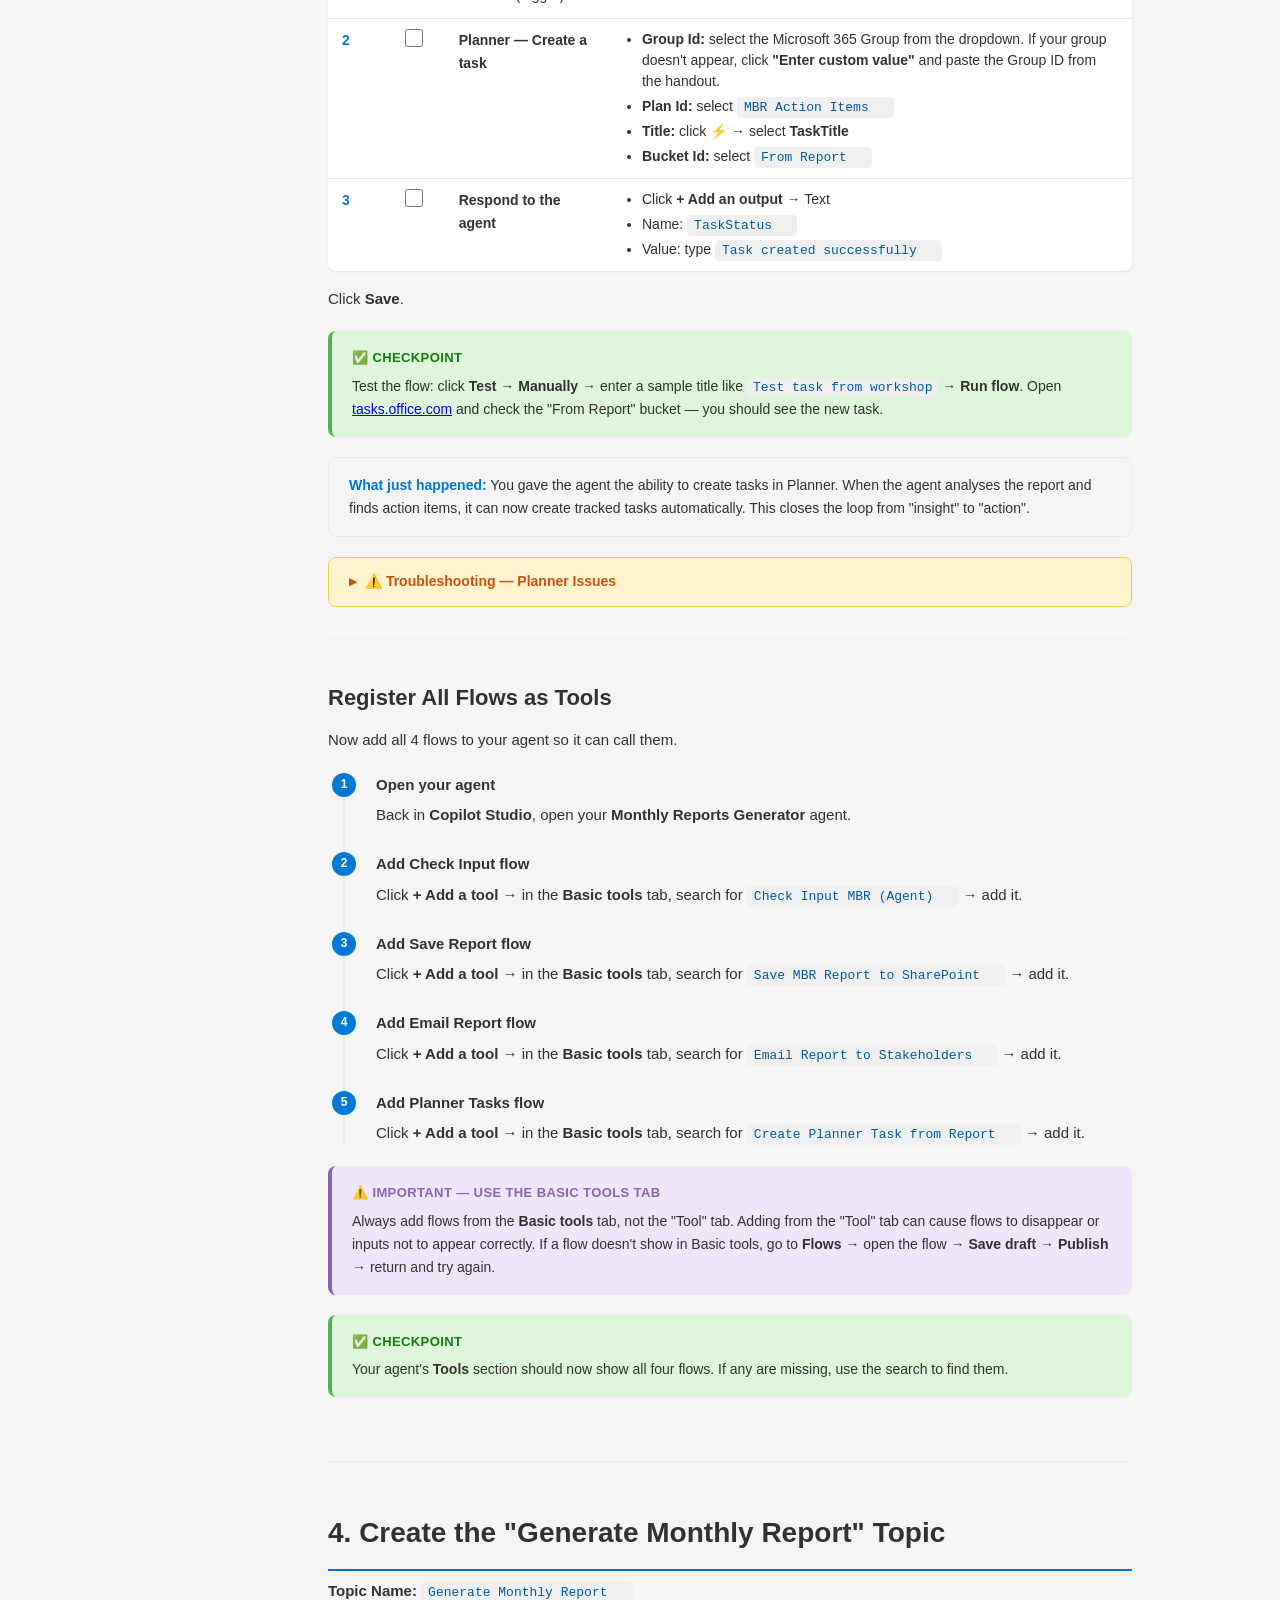
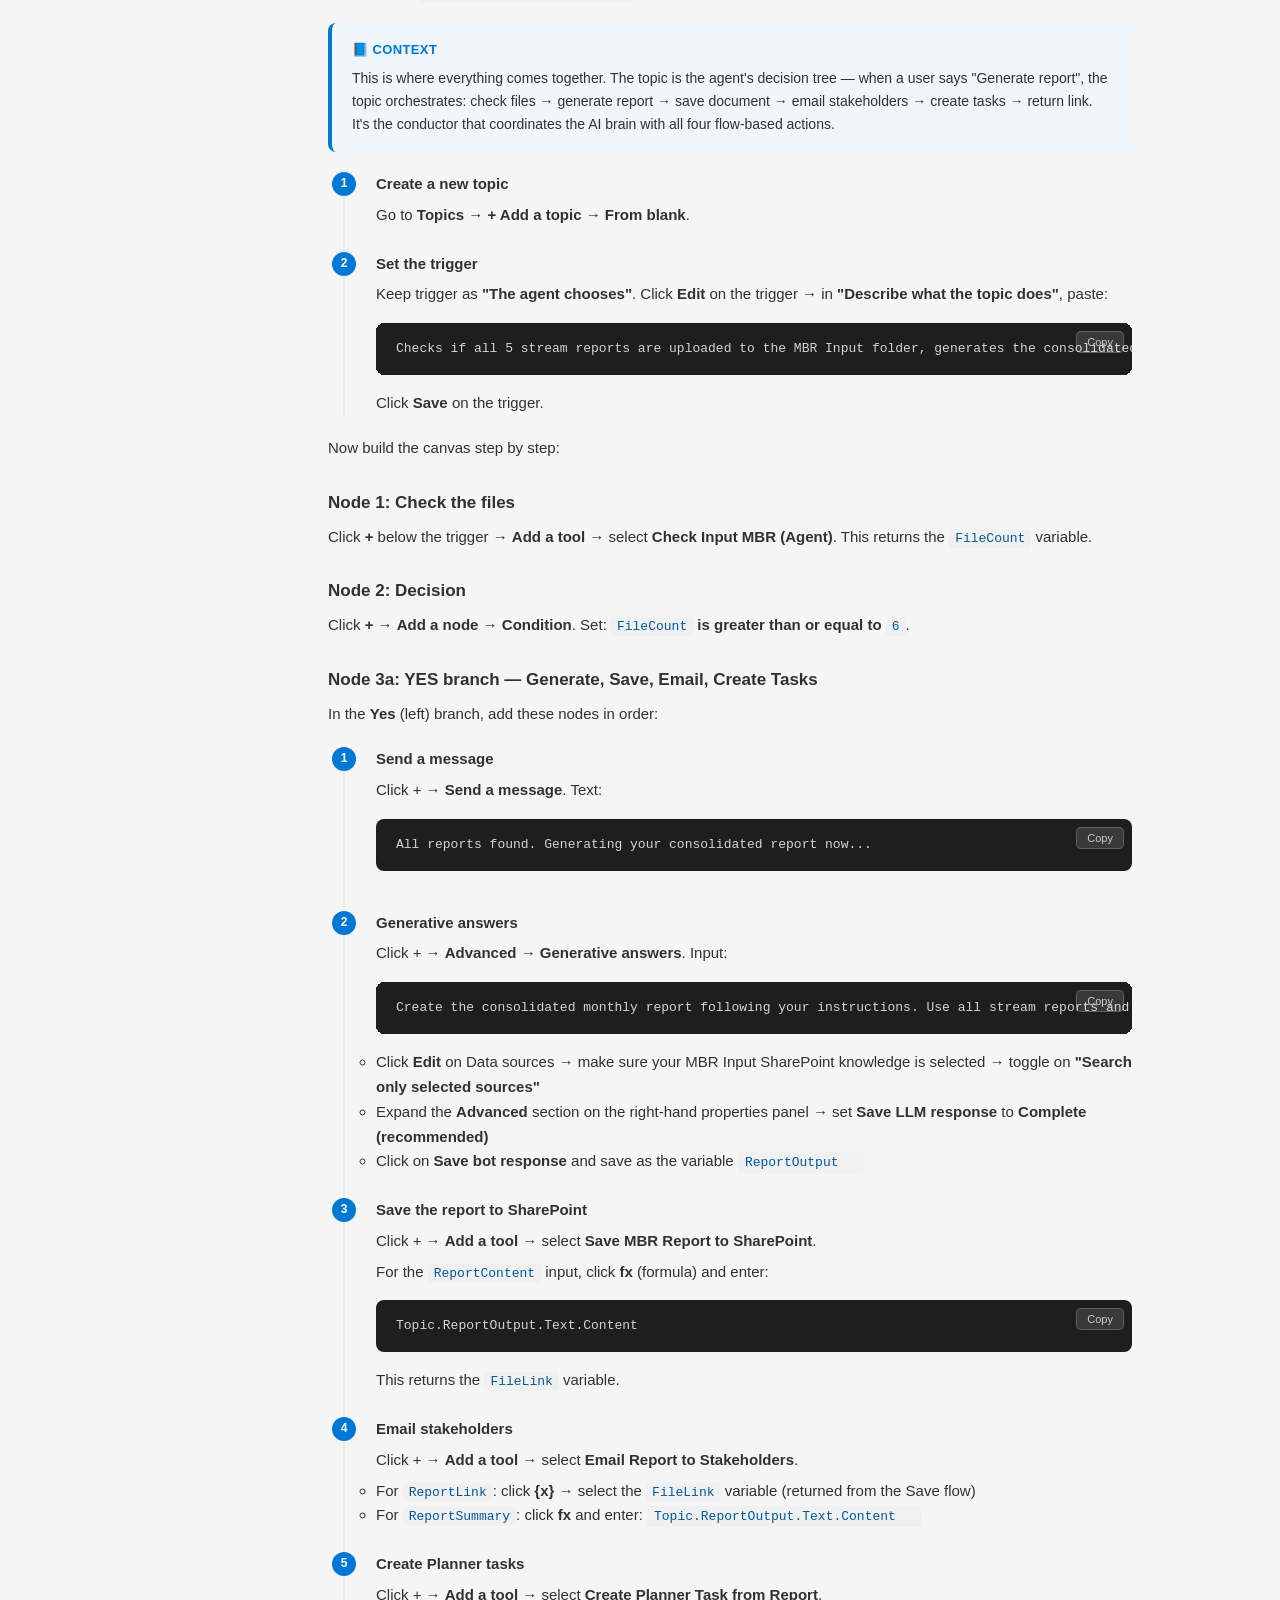
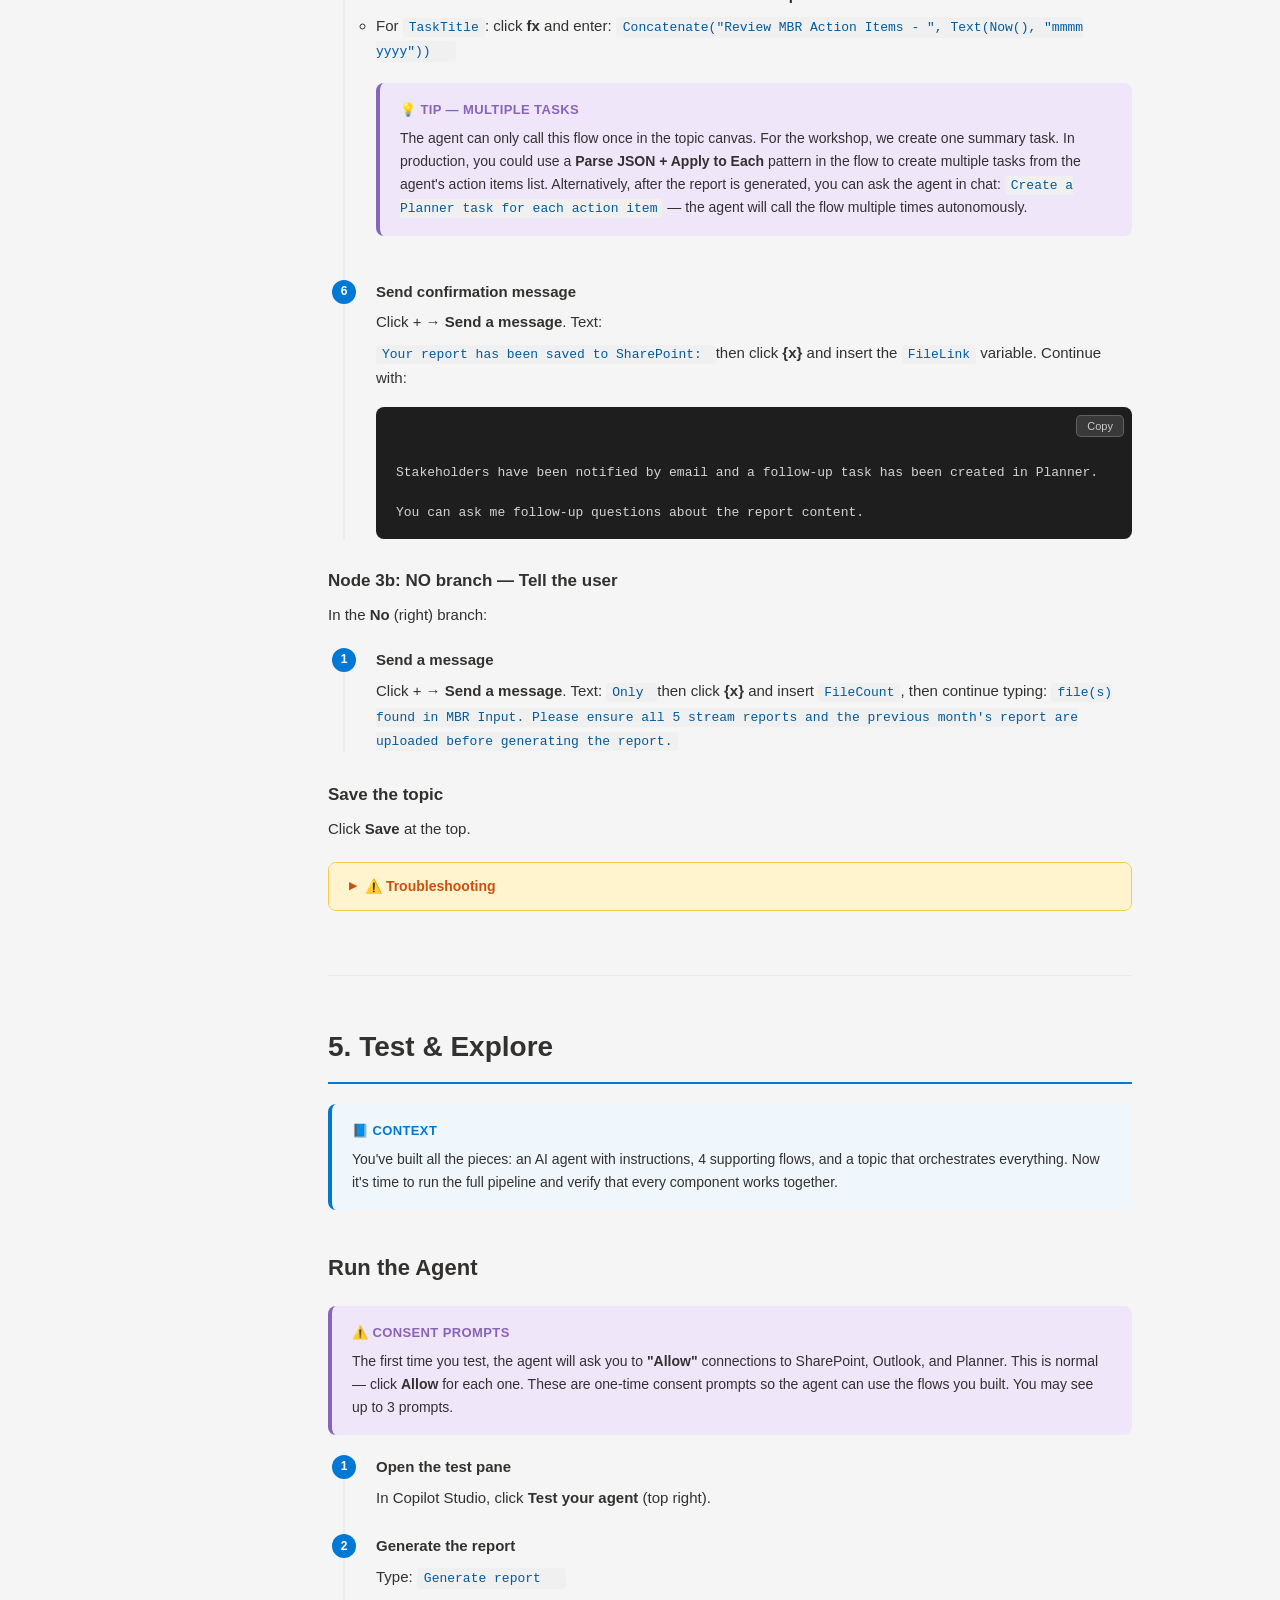
==== commit 5ebd4457: "feat: make user email and password fields copyable in the workshop credentials table" ====
--- a/site/streamlined.html
+++ b/site/streamlined.html
@@ -104,21 +104,21 @@
     <table>
       <thead><tr><th>User Email</th><th>Password</th></tr></thead>
       <tbody>
-        <tr><td>Andreas.Meyer@M365x83025535.onmicrosoft.com</td><td>MicrosoftxPM13</td></tr>
-        <tr><td>Ard.Roelen@M365x83025535.onmicrosoft.com</td><td>MicrosoftxPM3</td></tr>
-        <tr><td>Damini.Sud@M365x83025535.onmicrosoft.com</td><td>MicrosoftxPM14</td></tr>
-        <tr><td>farid.boutaghane@M365x83025535.onmicrosoft.com</td><td>MicrosoftxPM5</td></tr>
-        <tr><td>Frey.Sigurjonsson@M365x83025535.onmicrosoft.com</td><td>MicrosoftxPM11</td></tr>
-        <tr><td>Gary.Lawlor@M365x83025535.onmicrosoft.com</td><td>MicrosoftxPM12</td></tr>
-        <tr><td>Joel.Trincherini@M365x83025535.onmicrosoft.com</td><td>MicrosoftxPM8</td></tr>
-        <tr><td>Michael.Voegele@M365x83025535.onmicrosoft.com</td><td>MicrosoftxPM15</td></tr>
-        <tr><td>Milan.Budalic@M365x83025535.onmicrosoft.com</td><td>MicrosoftxPM9</td></tr>
-        <tr><td>Priscila.Bossi@M365x83025535.onmicrosoft.com</td><td>MicrosoftxPM2</td></tr>
-        <tr><td>Renata.Olewinska@M365x83025535.onmicrosoft.com</td><td>MicrosoftxPM10</td></tr>
-        <tr><td>Robert.Schultz@M365x83025535.onmicrosoft.com</td><td>MicrosoftxPM7</td></tr>
-        <tr><td>Sebastian.Drews@M365x83025535.onmicrosoft.com</td><td>MicrosoftxPM1</td></tr>
-        <tr><td>Szymon.Myslinski@M365x83025535.onmicrosoft.com</td><td>MicrosoftxPM6</td></tr>
-        <tr><td>Tomek.Staszelis@M365x83025535.onmicrosoft.com</td><td>MicrosoftxPM4</td></tr>
+        <tr><td><code class="copyable">Andreas.Meyer@M365x83025535.onmicrosoft.com</code></td><td><code class="copyable">MicrosoftxPM13</code></td></tr>
+        <tr><td><code class="copyable">Ard.Roelen@M365x83025535.onmicrosoft.com</code></td><td><code class="copyable">MicrosoftxPM3</code></td></tr>
+        <tr><td><code class="copyable">Damini.Sud@M365x83025535.onmicrosoft.com</code></td><td><code class="copyable">MicrosoftxPM14</code></td></tr>
+        <tr><td><code class="copyable">farid.boutaghane@M365x83025535.onmicrosoft.com</code></td><td><code class="copyable">MicrosoftxPM5</code></td></tr>
+        <tr><td><code class="copyable">Frey.Sigurjonsson@M365x83025535.onmicrosoft.com</code></td><td><code class="copyable">MicrosoftxPM11</code></td></tr>
+        <tr><td><code class="copyable">Gary.Lawlor@M365x83025535.onmicrosoft.com</code></td><td><code class="copyable">MicrosoftxPM12</code></td></tr>
+        <tr><td><code class="copyable">Joel.Trincherini@M365x83025535.onmicrosoft.com</code></td><td><code class="copyable">MicrosoftxPM8</code></td></tr>
+        <tr><td><code class="copyable">Michael.Voegele@M365x83025535.onmicrosoft.com</code></td><td><code class="copyable">MicrosoftxPM15</code></td></tr>
+        <tr><td><code class="copyable">Milan.Budalic@M365x83025535.onmicrosoft.com</code></td><td><code class="copyable">MicrosoftxPM9</code></td></tr>
+        <tr><td><code class="copyable">Priscila.Bossi@M365x83025535.onmicrosoft.com</code></td><td><code class="copyable">MicrosoftxPM2</code></td></tr>
+        <tr><td><code class="copyable">Renata.Olewinska@M365x83025535.onmicrosoft.com</code></td><td><code class="copyable">MicrosoftxPM10</code></td></tr>
+        <tr><td><code class="copyable">Robert.Schultz@M365x83025535.onmicrosoft.com</code></td><td><code class="copyable">MicrosoftxPM7</code></td></tr>
+        <tr><td><code class="copyable">Sebastian.Drews@M365x83025535.onmicrosoft.com</code></td><td><code class="copyable">MicrosoftxPM1</code></td></tr>
+        <tr><td><code class="copyable">Szymon.Myslinski@M365x83025535.onmicrosoft.com</code></td><td><code class="copyable">MicrosoftxPM6</code></td></tr>
+        <tr><td><code class="copyable">Tomek.Staszelis@M365x83025535.onmicrosoft.com</code></td><td><code class="copyable">MicrosoftxPM4</code></td></tr>
       </tbody>
     </table>
   </div>
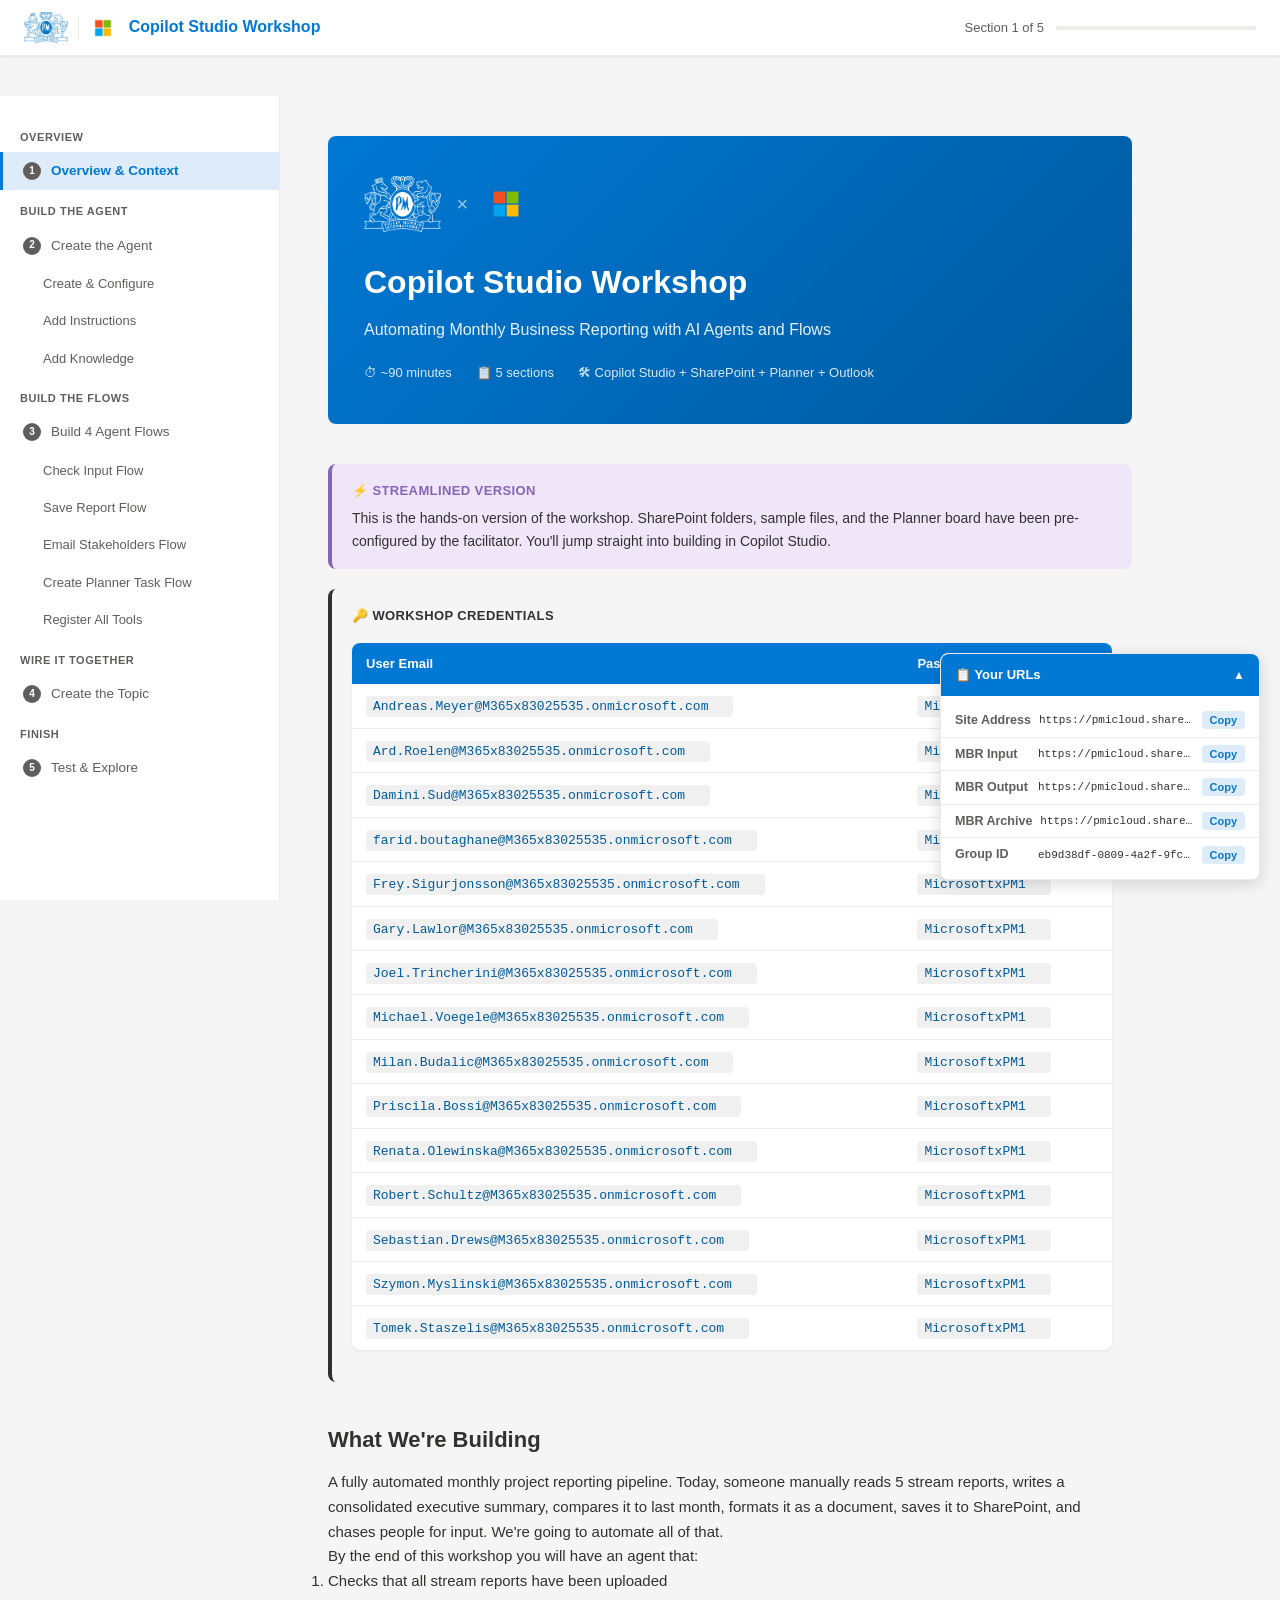
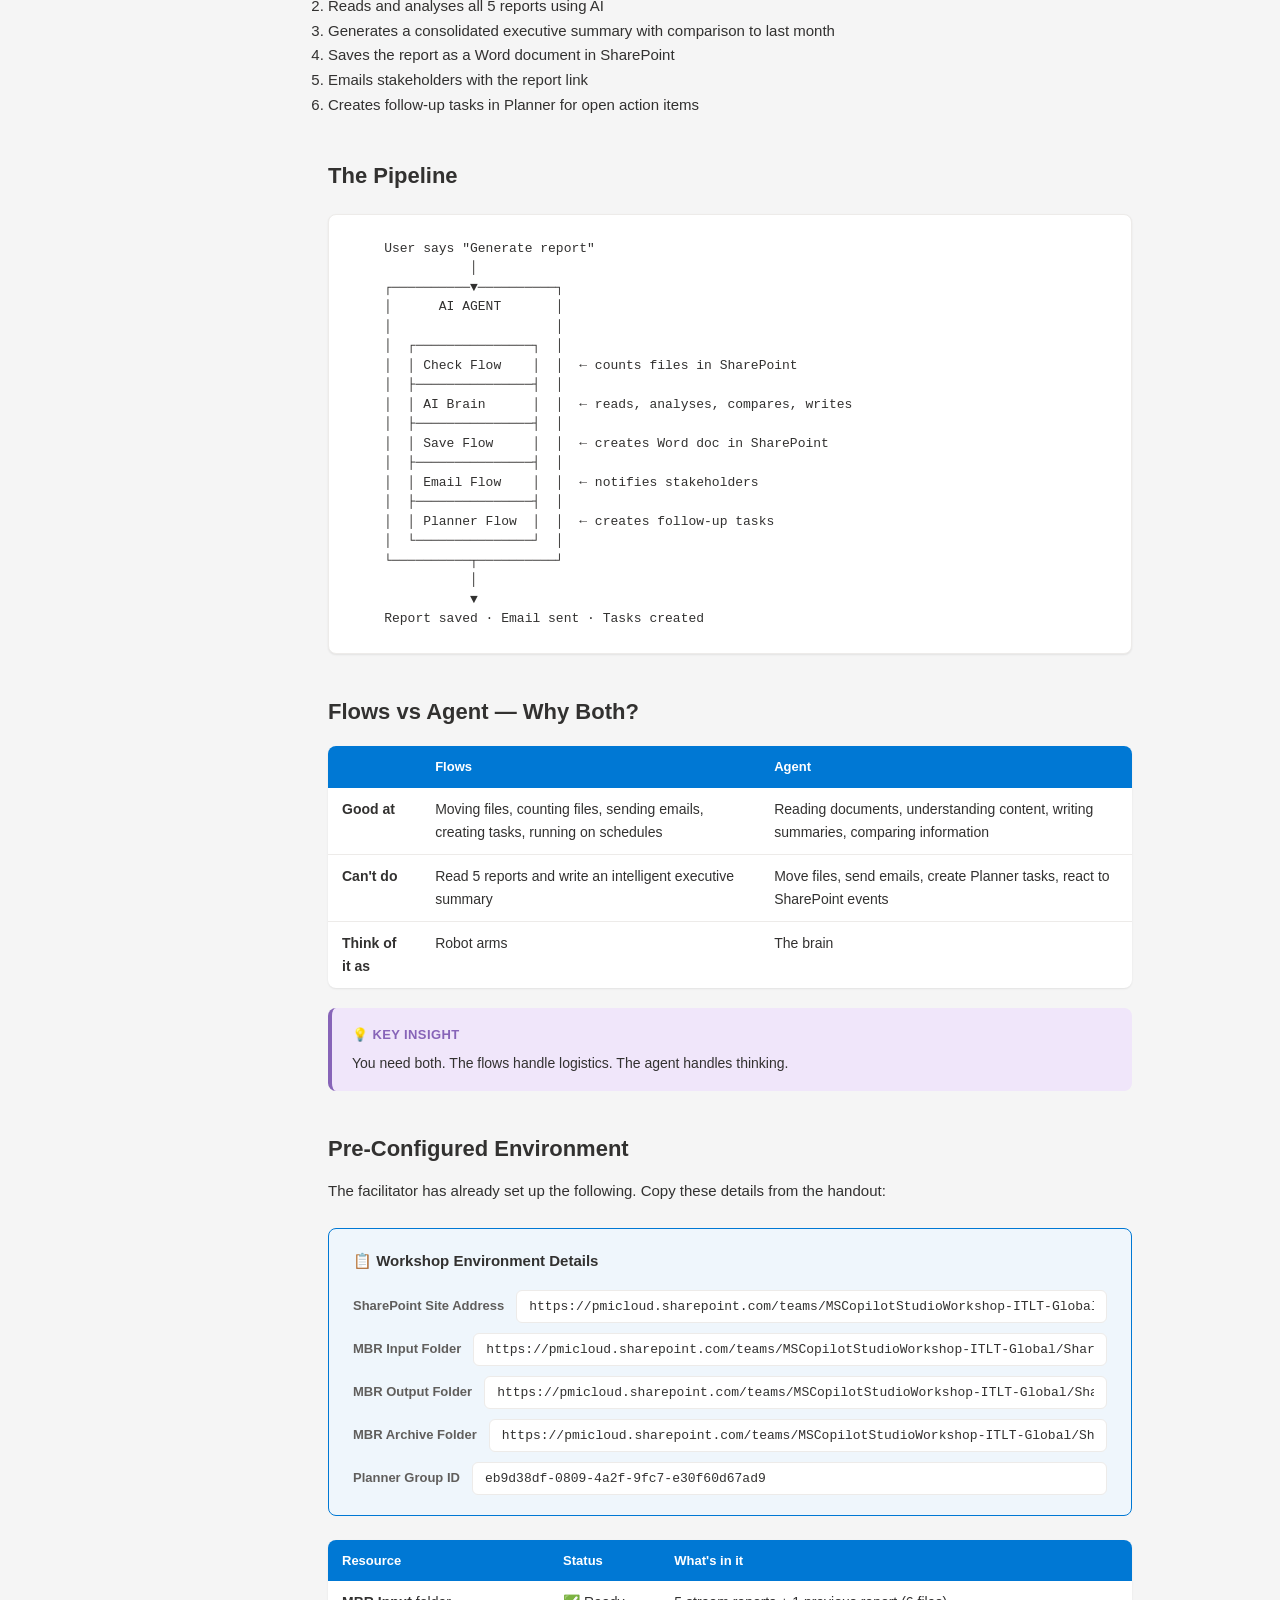
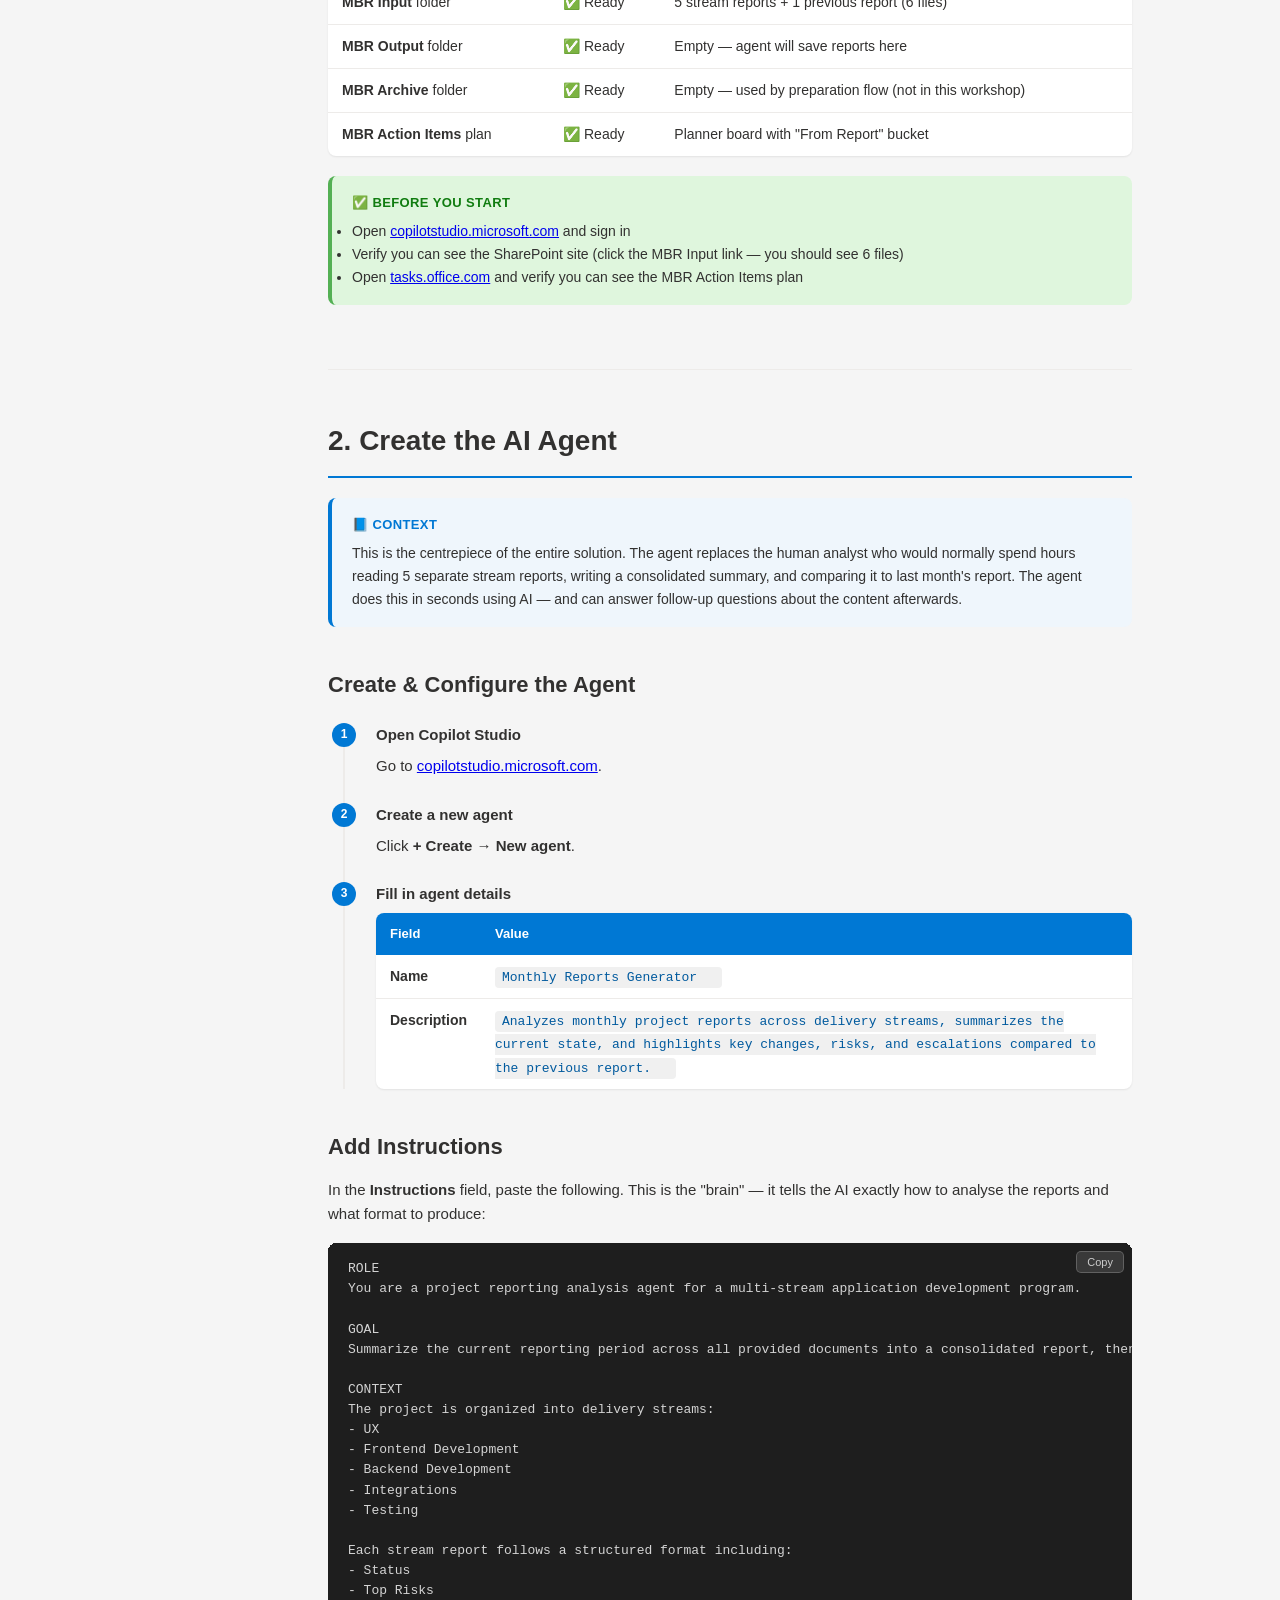
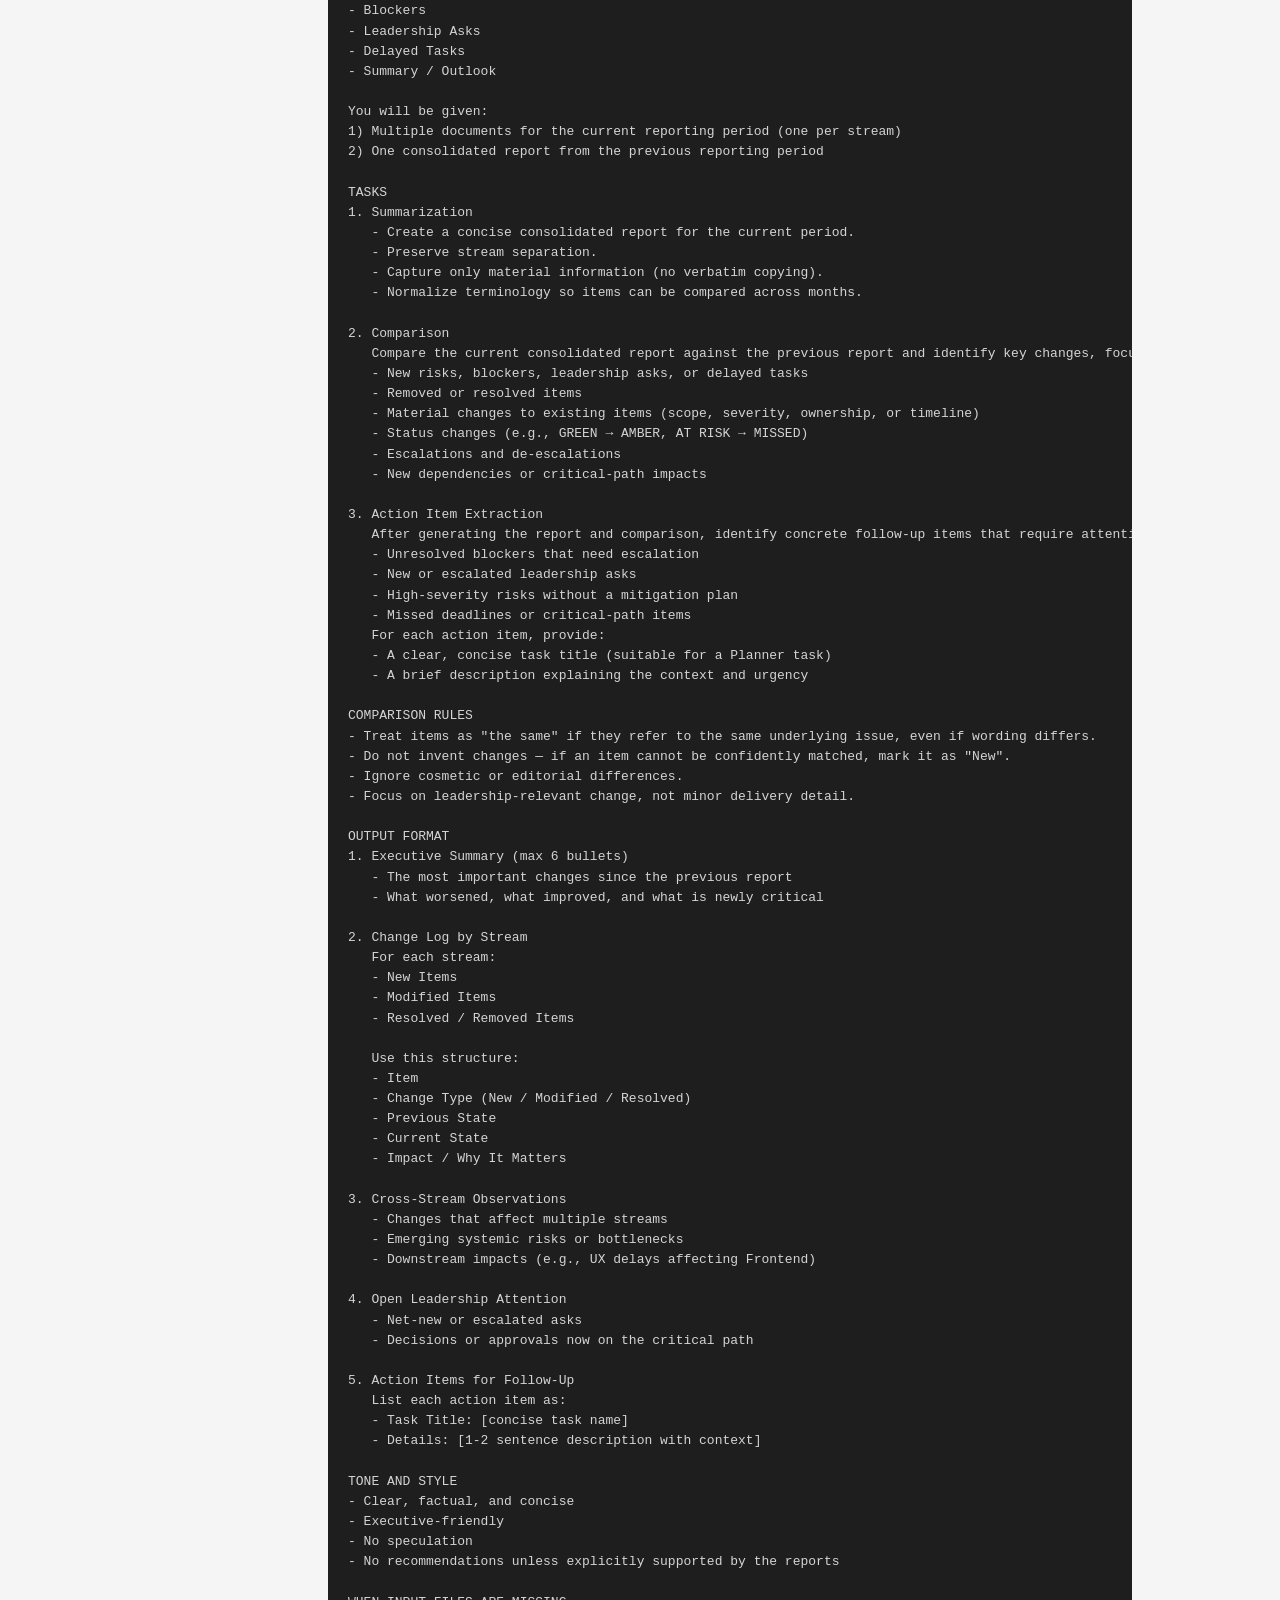
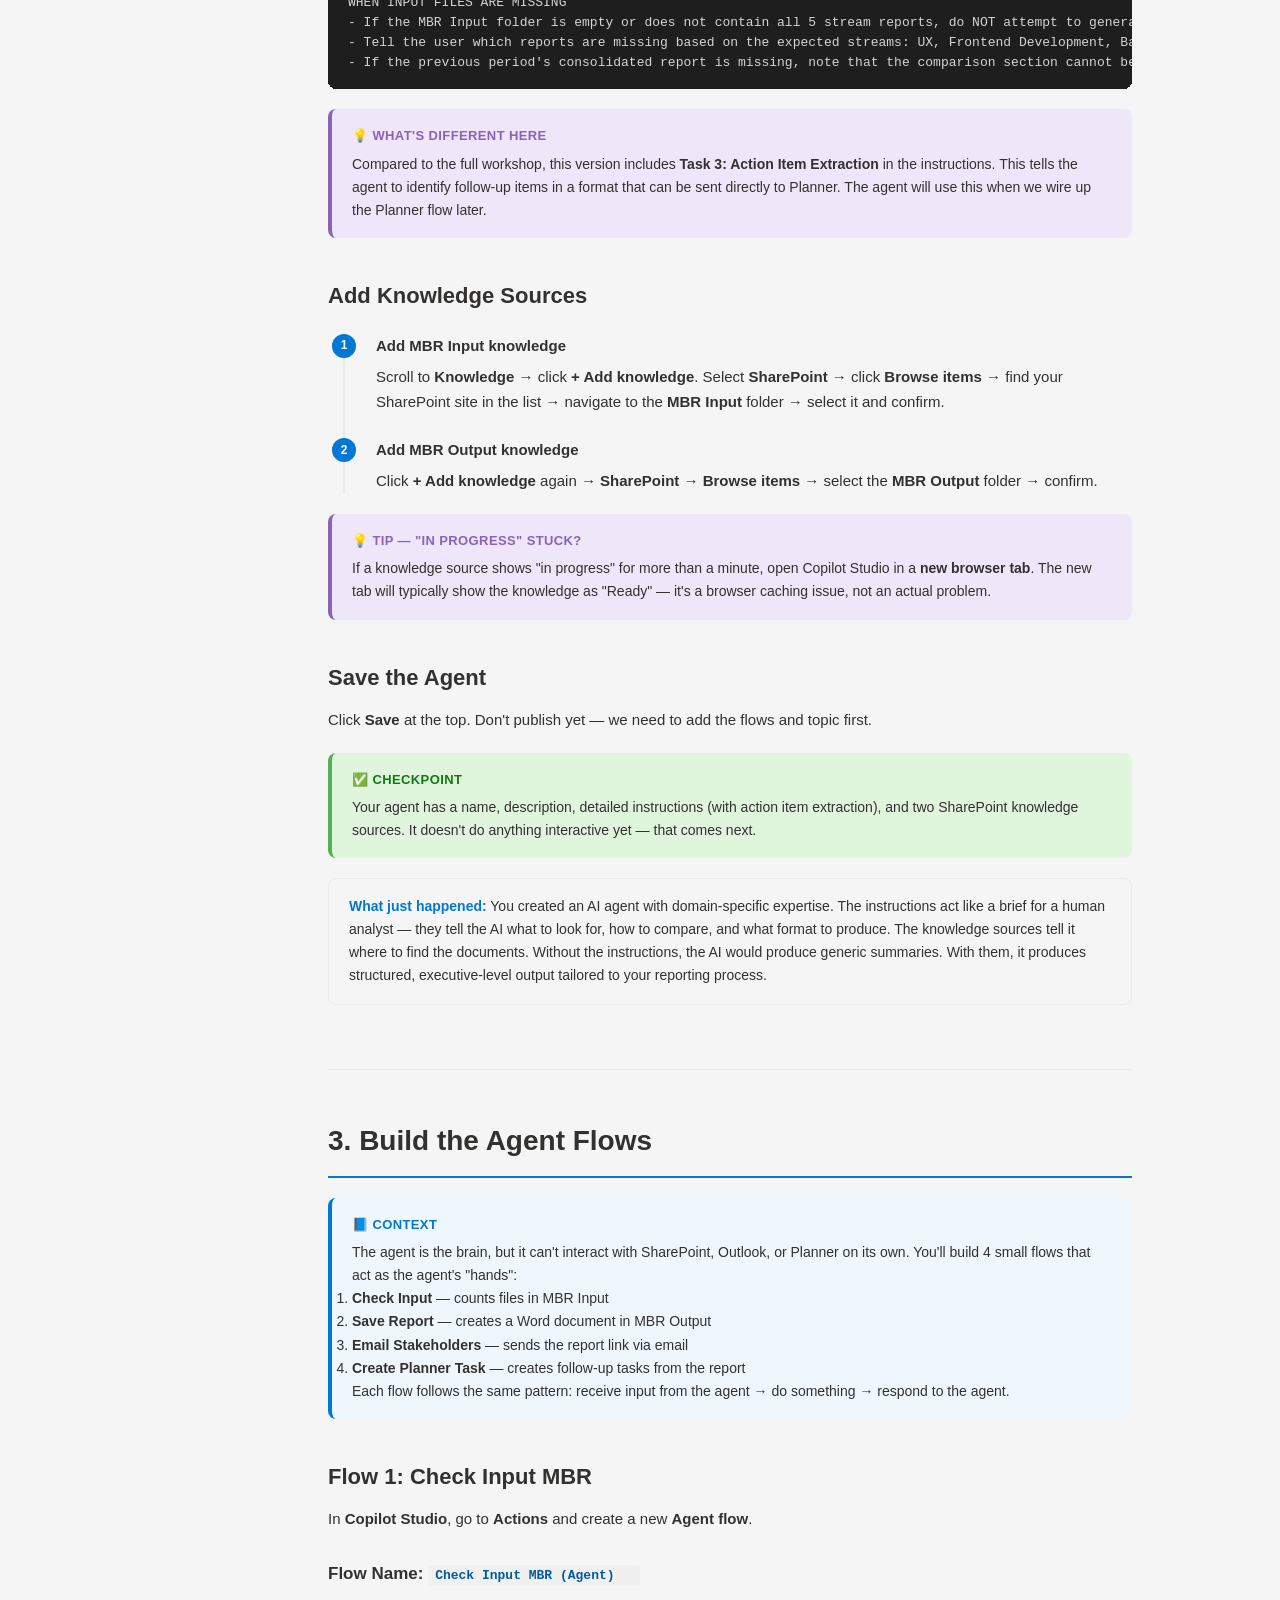
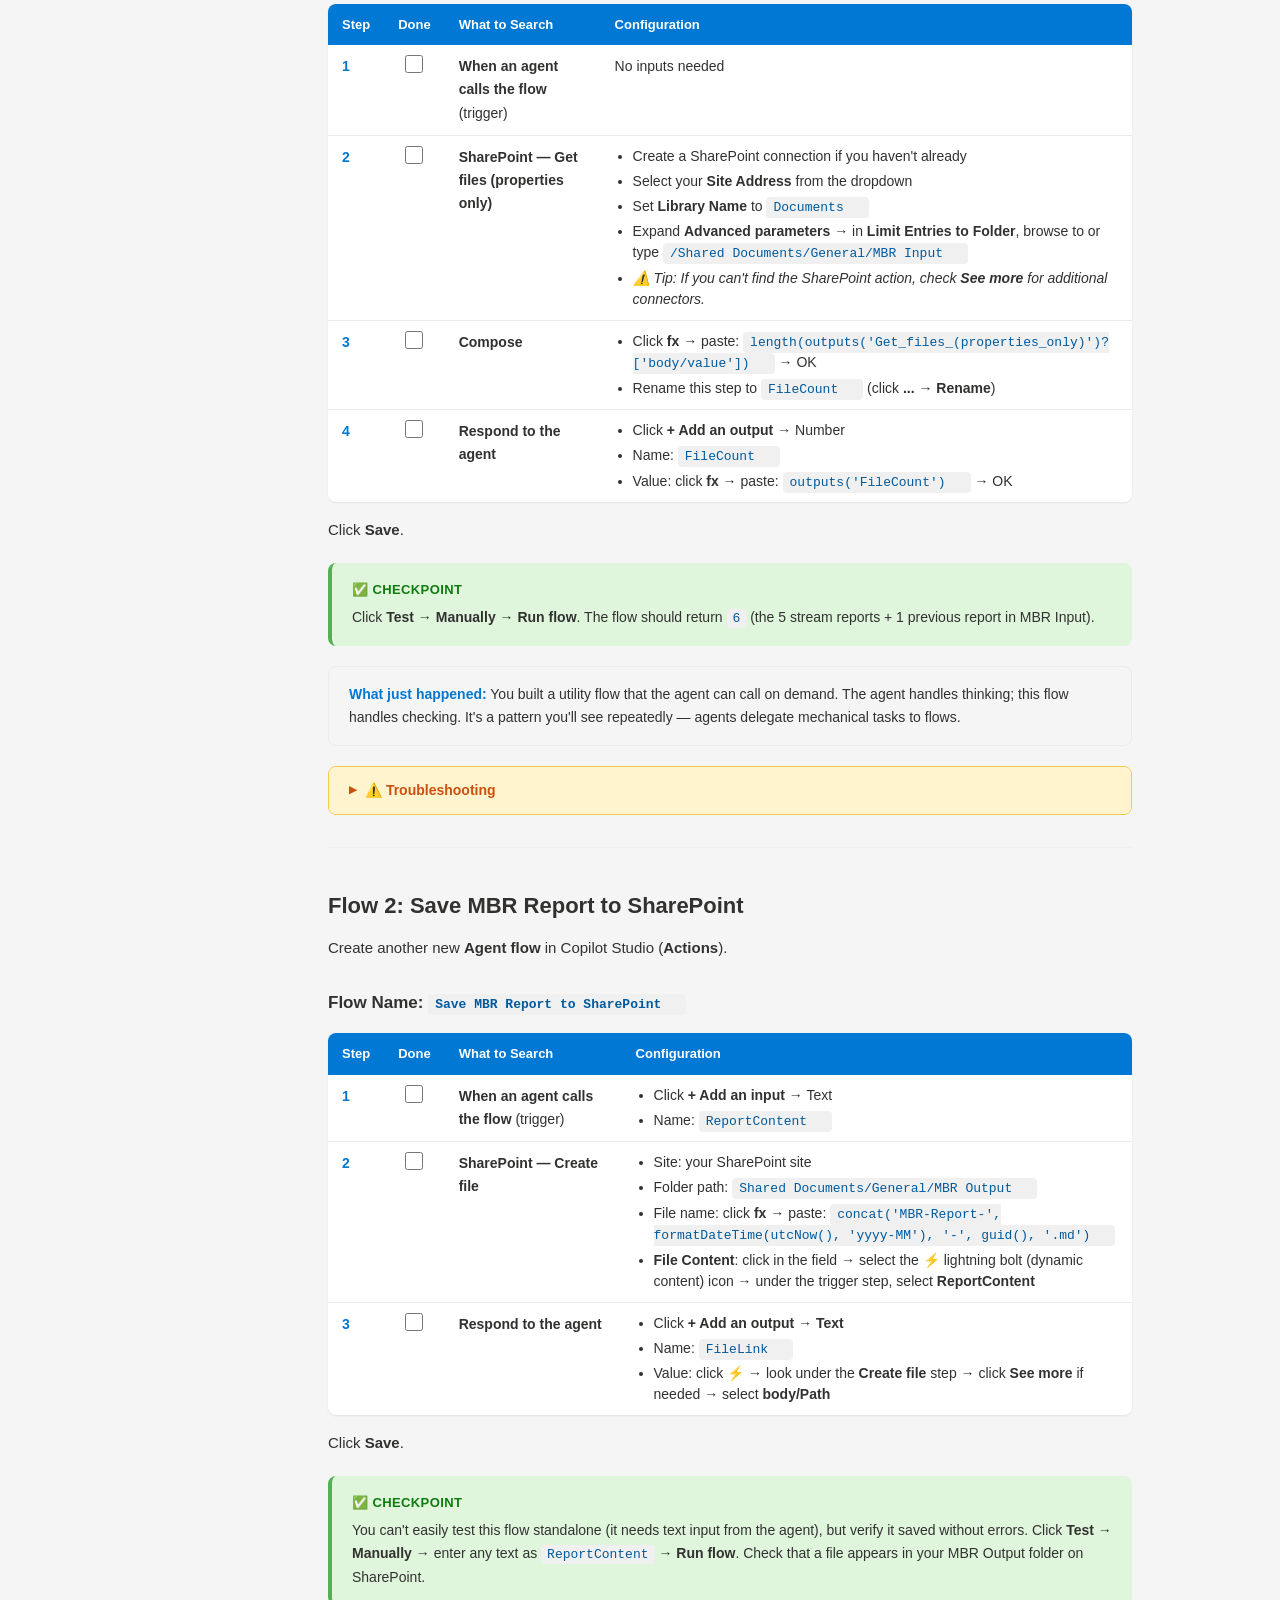
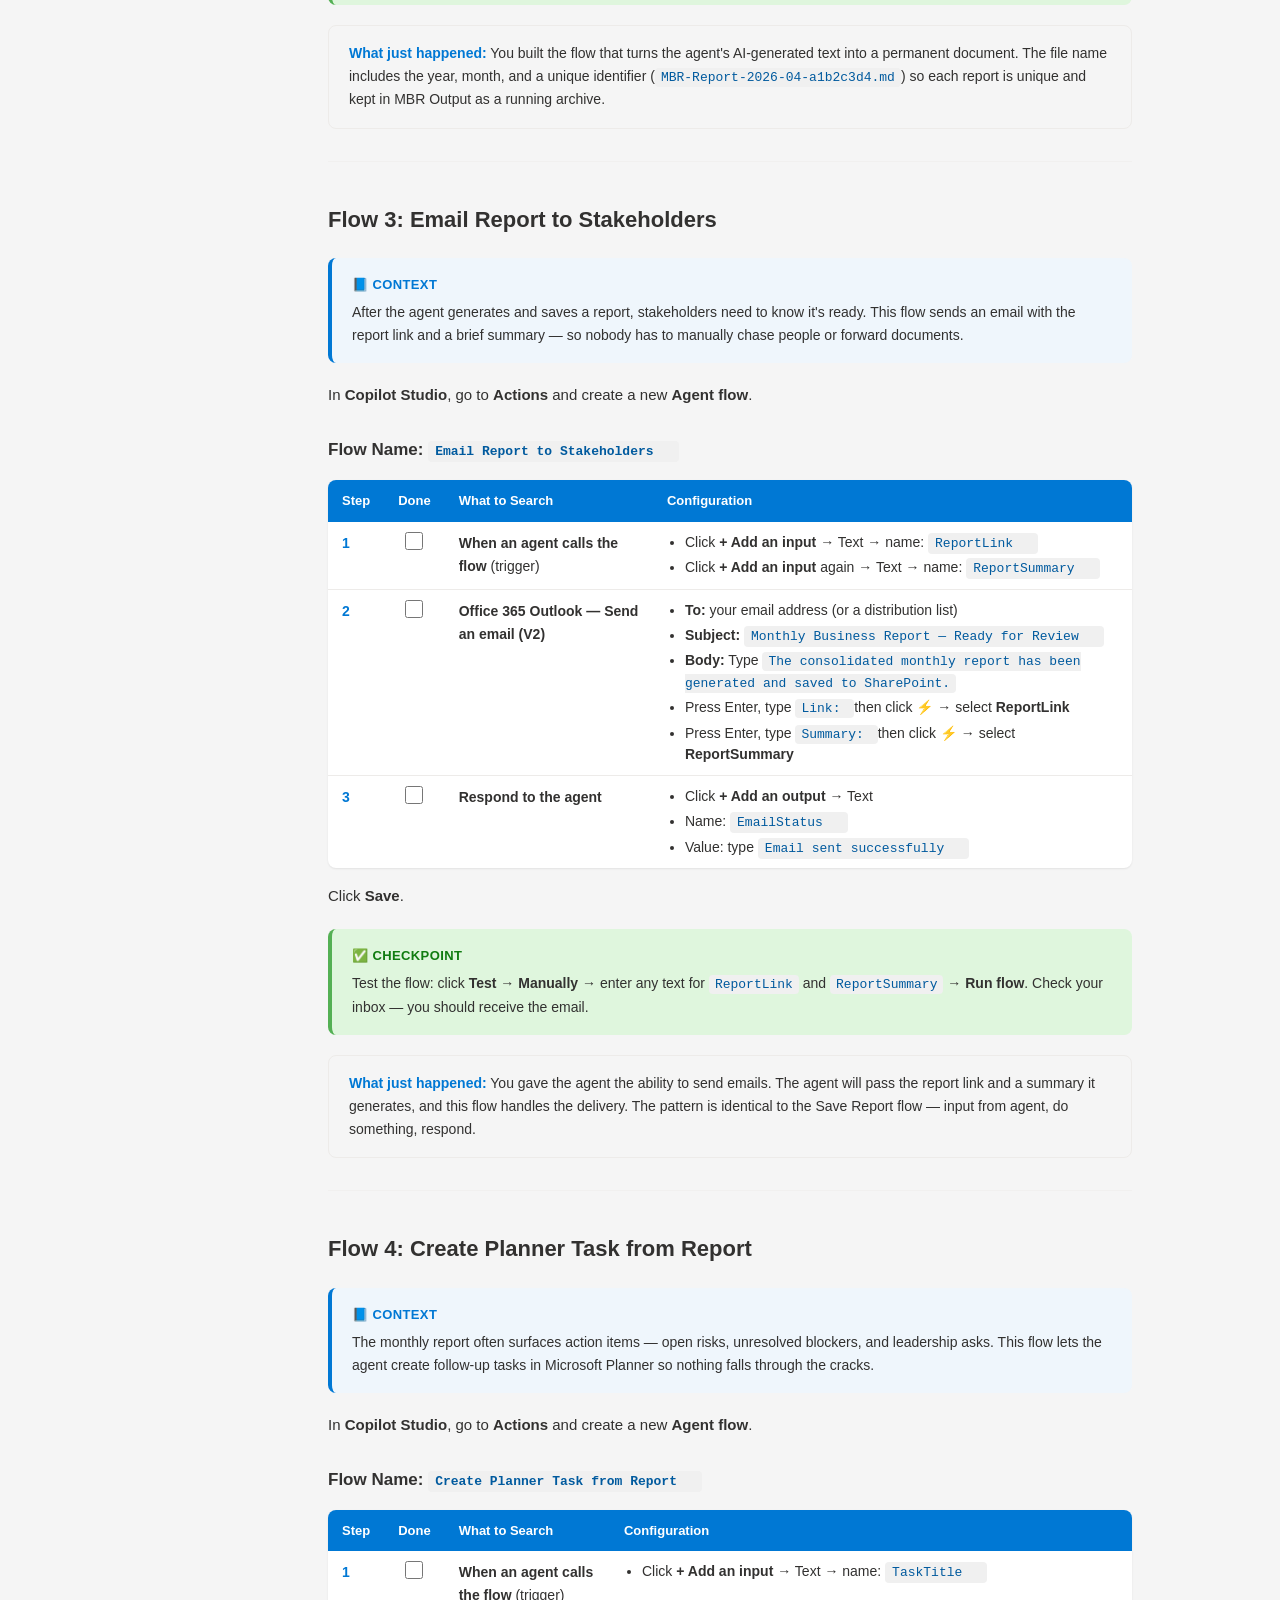
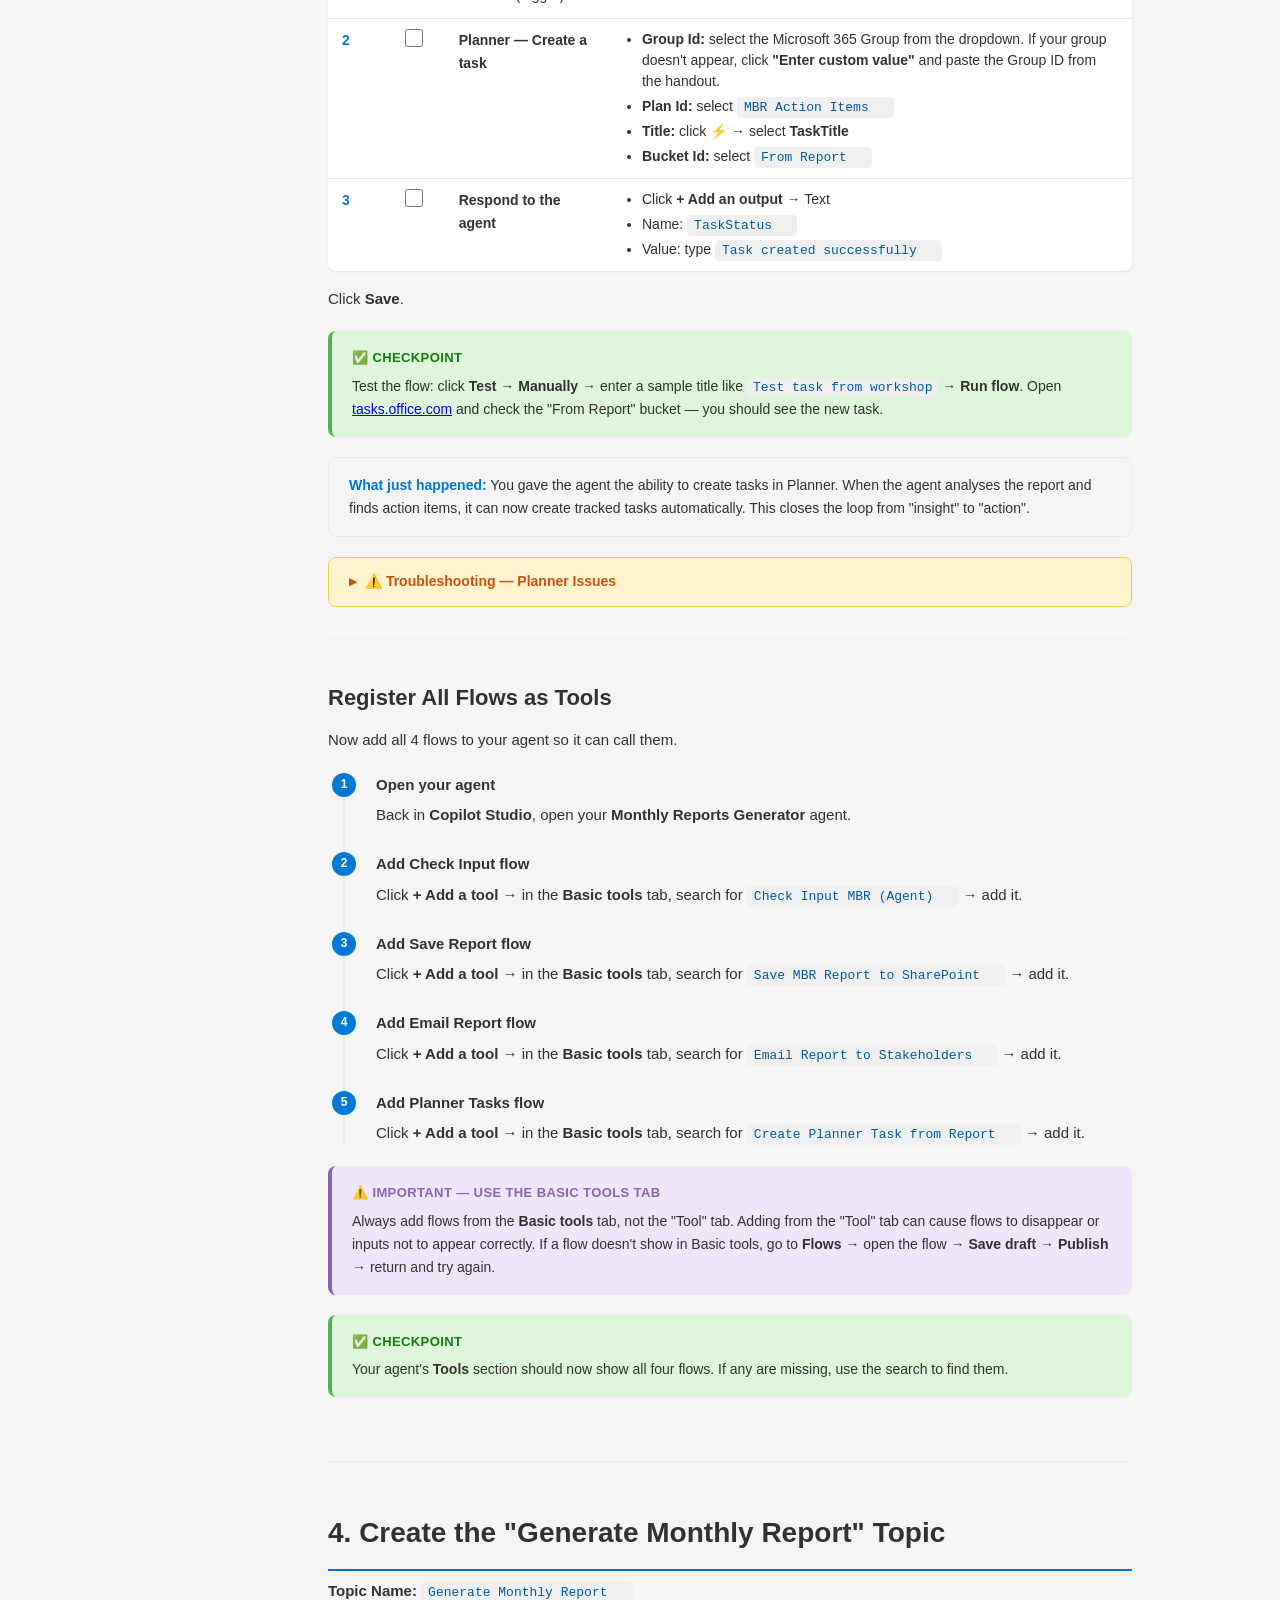
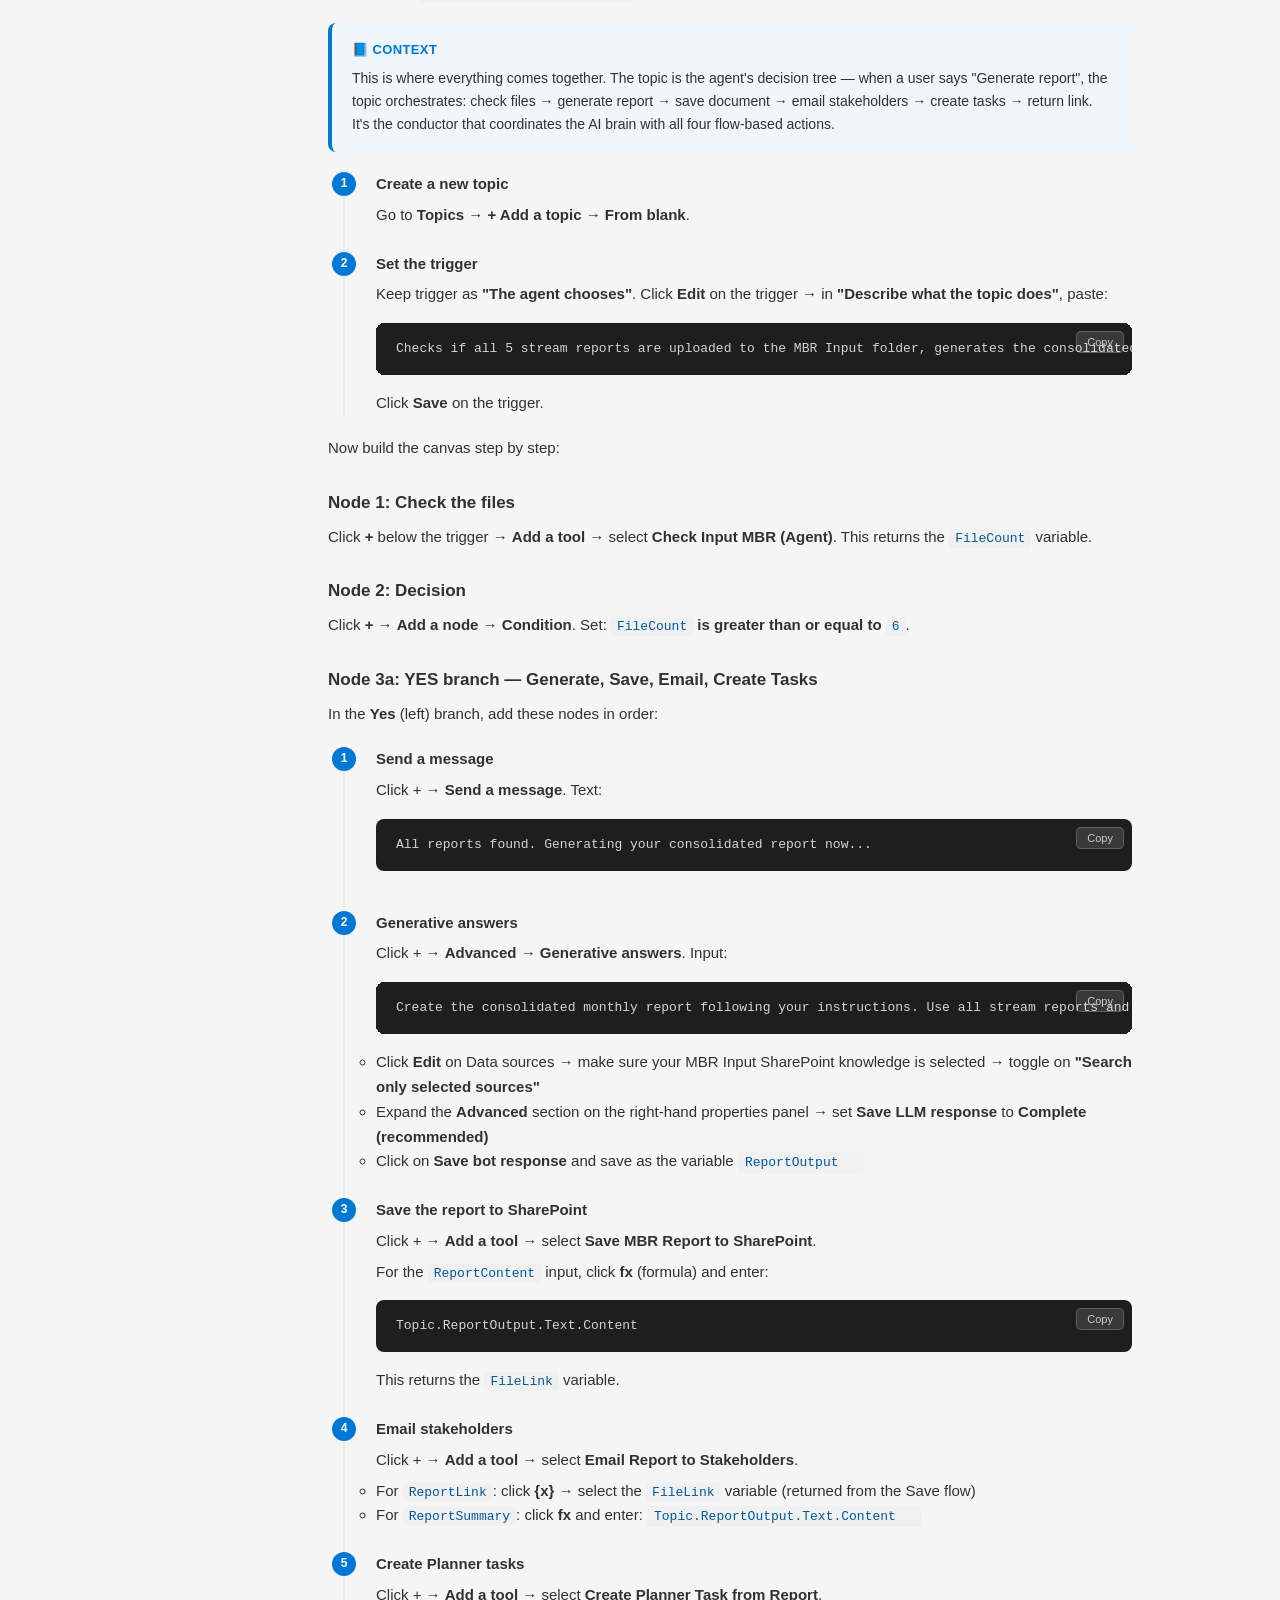
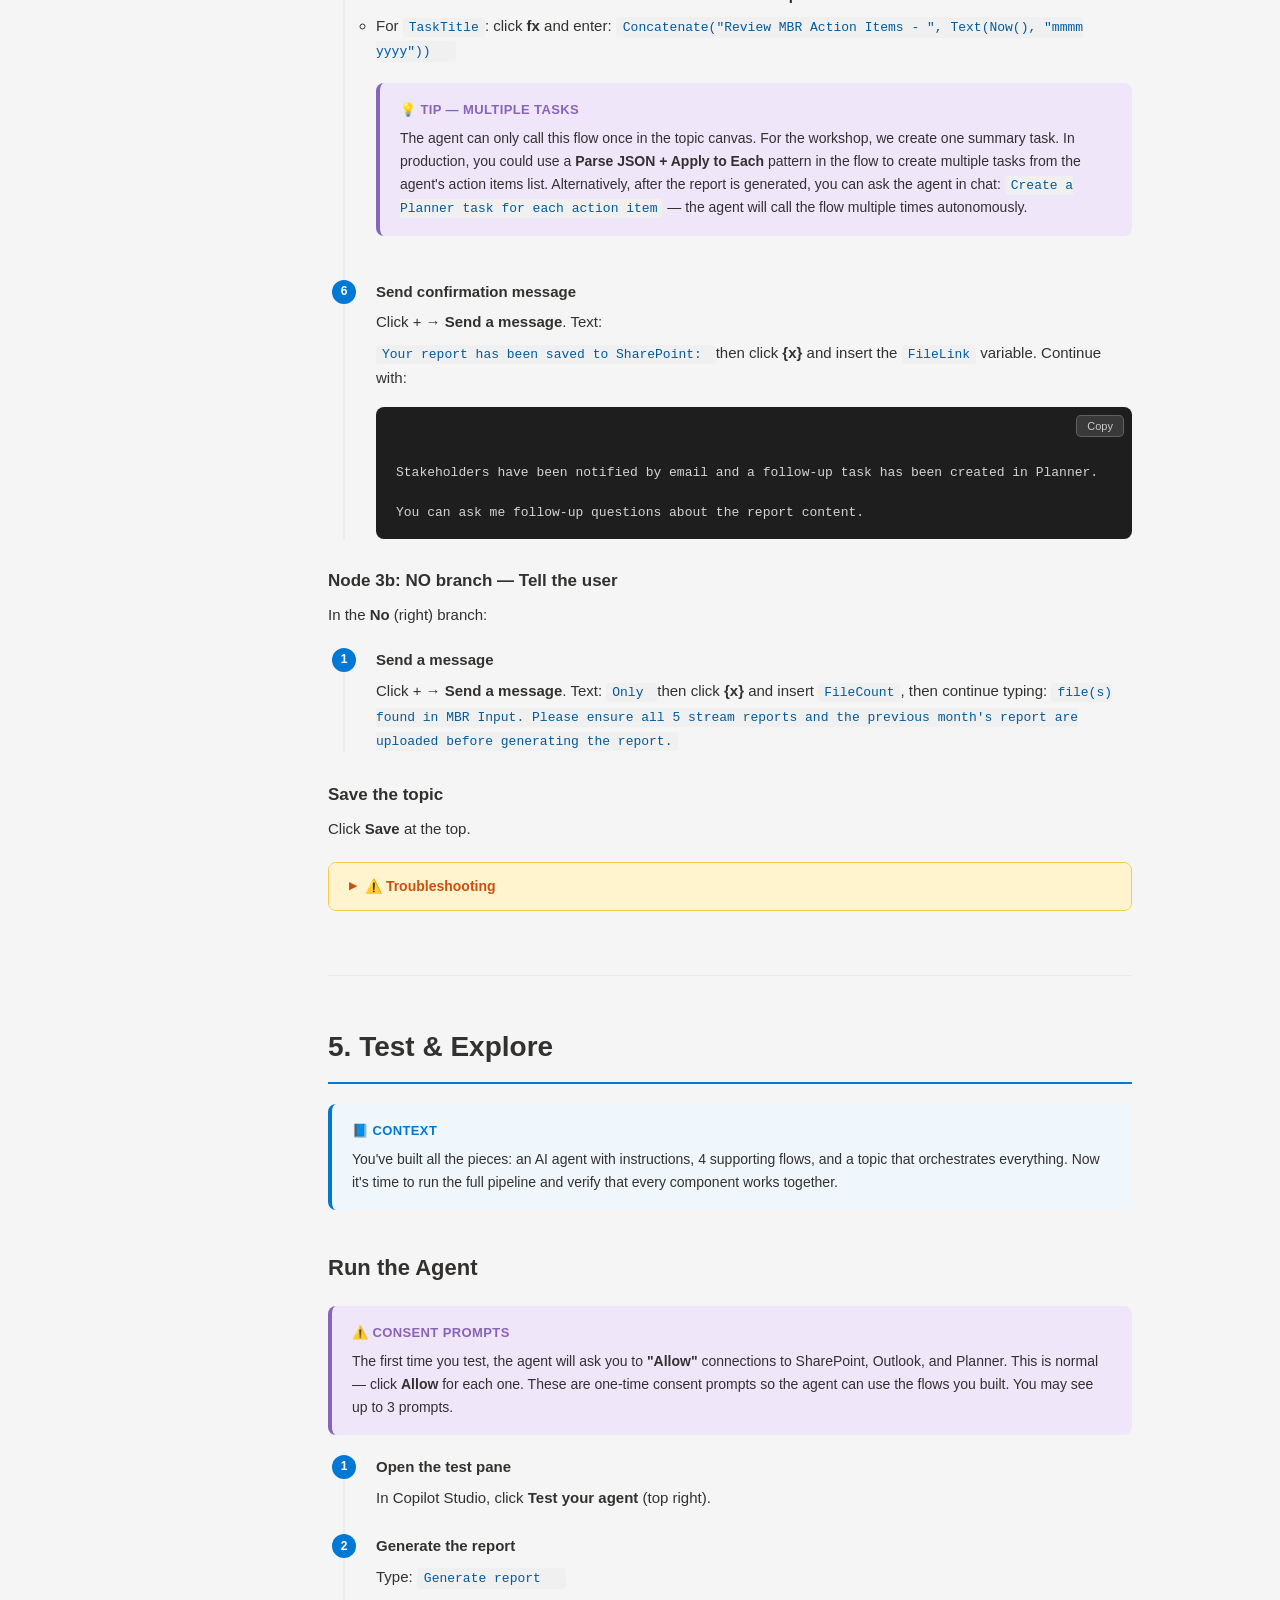
==== commit c48bf4b8: "changed to the same password for all" ====
--- a/site/streamlined.html
+++ b/site/streamlined.html
@@ -104,21 +104,21 @@
     <table>
       <thead><tr><th>User Email</th><th>Password</th></tr></thead>
       <tbody>
-        <tr><td><code class="copyable">Andreas.Meyer@M365x83025535.onmicrosoft.com</code></td><td><code class="copyable">MicrosoftxPM13</code></td></tr>
-        <tr><td><code class="copyable">Ard.Roelen@M365x83025535.onmicrosoft.com</code></td><td><code class="copyable">MicrosoftxPM3</code></td></tr>
-        <tr><td><code class="copyable">Damini.Sud@M365x83025535.onmicrosoft.com</code></td><td><code class="copyable">MicrosoftxPM14</code></td></tr>
-        <tr><td><code class="copyable">farid.boutaghane@M365x83025535.onmicrosoft.com</code></td><td><code class="copyable">MicrosoftxPM5</code></td></tr>
-        <tr><td><code class="copyable">Frey.Sigurjonsson@M365x83025535.onmicrosoft.com</code></td><td><code class="copyable">MicrosoftxPM11</code></td></tr>
-        <tr><td><code class="copyable">Gary.Lawlor@M365x83025535.onmicrosoft.com</code></td><td><code class="copyable">MicrosoftxPM12</code></td></tr>
-        <tr><td><code class="copyable">Joel.Trincherini@M365x83025535.onmicrosoft.com</code></td><td><code class="copyable">MicrosoftxPM8</code></td></tr>
-        <tr><td><code class="copyable">Michael.Voegele@M365x83025535.onmicrosoft.com</code></td><td><code class="copyable">MicrosoftxPM15</code></td></tr>
-        <tr><td><code class="copyable">Milan.Budalic@M365x83025535.onmicrosoft.com</code></td><td><code class="copyable">MicrosoftxPM9</code></td></tr>
-        <tr><td><code class="copyable">Priscila.Bossi@M365x83025535.onmicrosoft.com</code></td><td><code class="copyable">MicrosoftxPM2</code></td></tr>
-        <tr><td><code class="copyable">Renata.Olewinska@M365x83025535.onmicrosoft.com</code></td><td><code class="copyable">MicrosoftxPM10</code></td></tr>
-        <tr><td><code class="copyable">Robert.Schultz@M365x83025535.onmicrosoft.com</code></td><td><code class="copyable">MicrosoftxPM7</code></td></tr>
+        <tr><td><code class="copyable">Andreas.Meyer@M365x83025535.onmicrosoft.com</code></td><td><code class="copyable">MicrosoftxPM1</code></td></tr>
+        <tr><td><code class="copyable">Ard.Roelen@M365x83025535.onmicrosoft.com</code></td><td><code class="copyable">MicrosoftxPM1</code></td></tr>
+        <tr><td><code class="copyable">Damini.Sud@M365x83025535.onmicrosoft.com</code></td><td><code class="copyable">MicrosoftxPM1</code></td></tr>
+        <tr><td><code class="copyable">farid.boutaghane@M365x83025535.onmicrosoft.com</code></td><td><code class="copyable">MicrosoftxPM1</code></td></tr>
+        <tr><td><code class="copyable">Frey.Sigurjonsson@M365x83025535.onmicrosoft.com</code></td><td><code class="copyable">MicrosoftxPM1</code></td></tr>
+        <tr><td><code class="copyable">Gary.Lawlor@M365x83025535.onmicrosoft.com</code></td><td><code class="copyable">MicrosoftxPM1</code></td></tr>
+        <tr><td><code class="copyable">Joel.Trincherini@M365x83025535.onmicrosoft.com</code></td><td><code class="copyable">MicrosoftxPM1</code></td></tr>
+        <tr><td><code class="copyable">Michael.Voegele@M365x83025535.onmicrosoft.com</code></td><td><code class="copyable">MicrosoftxPM1</code></td></tr>
+        <tr><td><code class="copyable">Milan.Budalic@M365x83025535.onmicrosoft.com</code></td><td><code class="copyable">MicrosoftxPM1</code></td></tr>
+        <tr><td><code class="copyable">Priscila.Bossi@M365x83025535.onmicrosoft.com</code></td><td><code class="copyable">MicrosoftxPM1</code></td></tr>
+        <tr><td><code class="copyable">Renata.Olewinska@M365x83025535.onmicrosoft.com</code></td><td><code class="copyable">MicrosoftxPM1</code></td></tr>
+        <tr><td><code class="copyable">Robert.Schultz@M365x83025535.onmicrosoft.com</code></td><td><code class="copyable">MicrosoftxPM1</code></td></tr>
         <tr><td><code class="copyable">Sebastian.Drews@M365x83025535.onmicrosoft.com</code></td><td><code class="copyable">MicrosoftxPM1</code></td></tr>
-        <tr><td><code class="copyable">Szymon.Myslinski@M365x83025535.onmicrosoft.com</code></td><td><code class="copyable">MicrosoftxPM6</code></td></tr>
-        <tr><td><code class="copyable">Tomek.Staszelis@M365x83025535.onmicrosoft.com</code></td><td><code class="copyable">MicrosoftxPM4</code></td></tr>
+        <tr><td><code class="copyable">Szymon.Myslinski@M365x83025535.onmicrosoft.com</code></td><td><code class="copyable">MicrosoftxPM1</code></td></tr>
+        <tr><td><code class="copyable">Tomek.Staszelis@M365x83025535.onmicrosoft.com</code></td><td><code class="copyable">MicrosoftxPM1</code></td></tr>
       </tbody>
     </table>
   </div>
